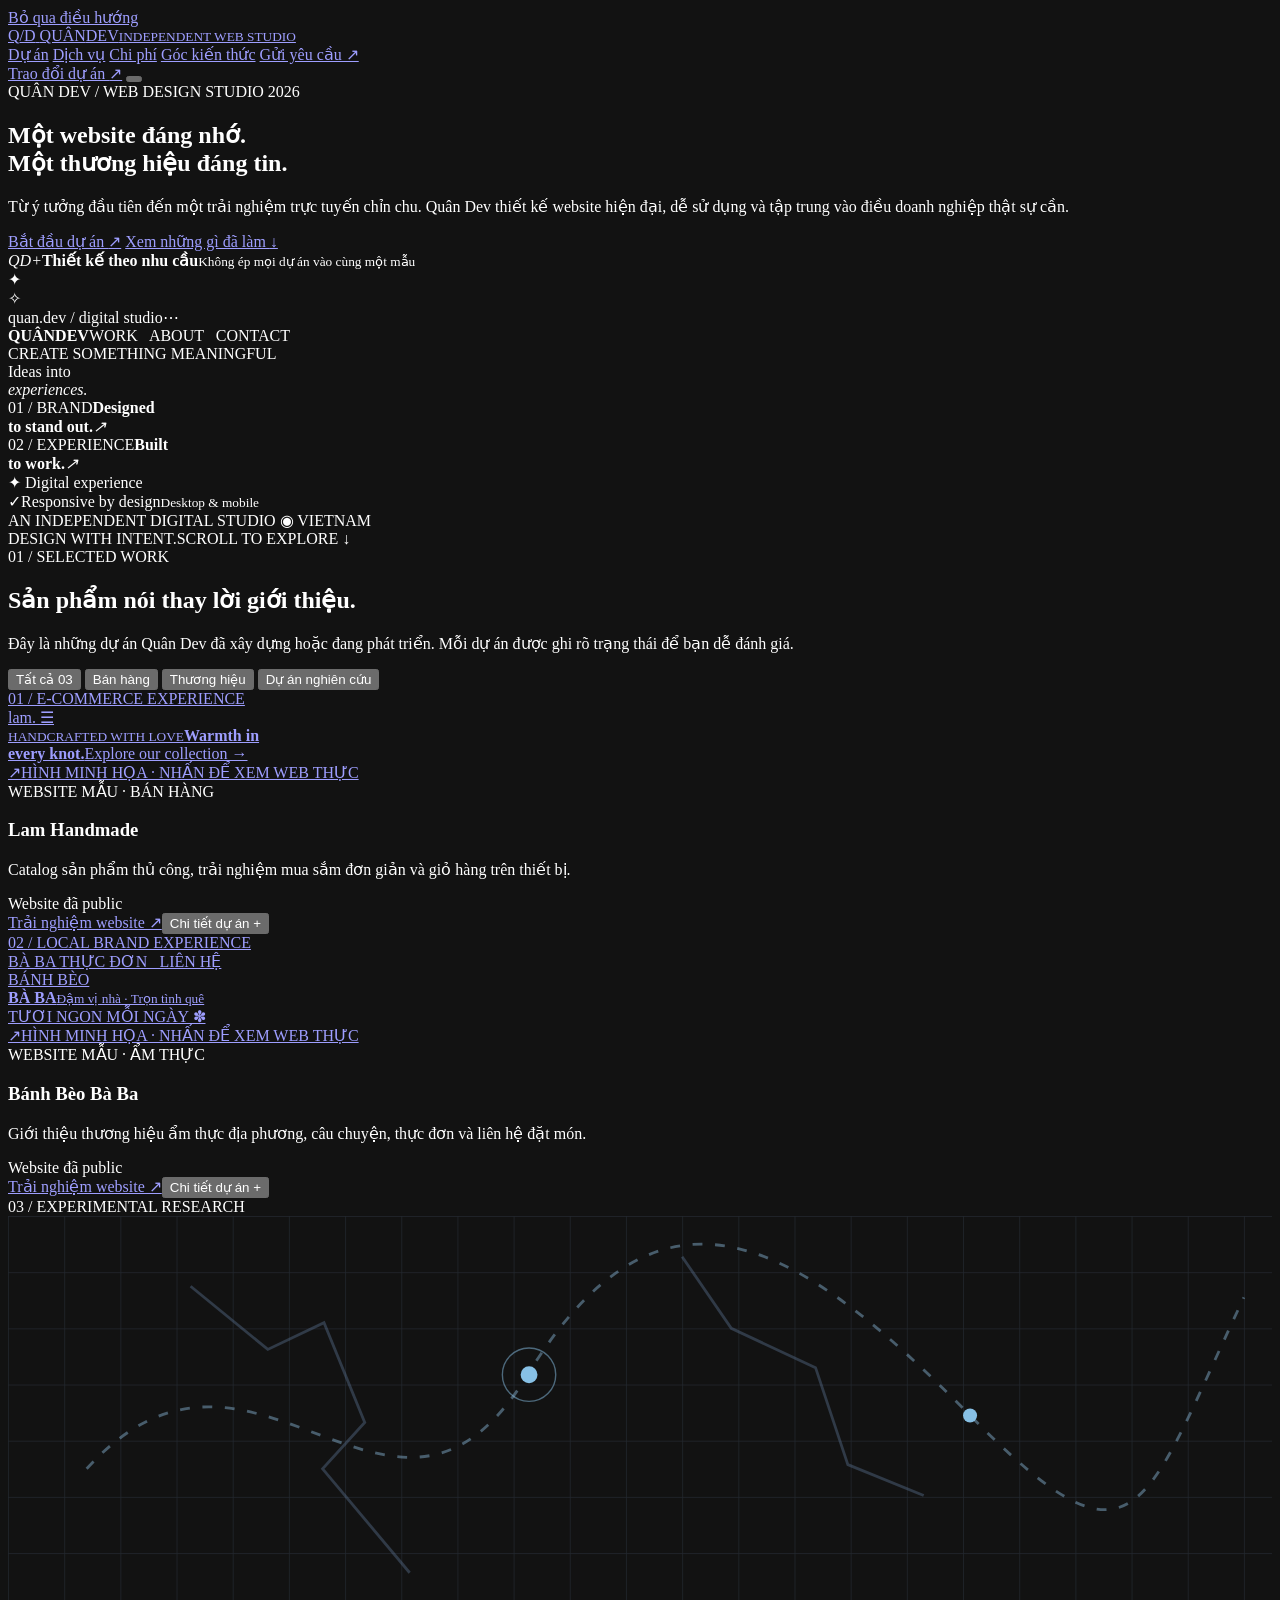
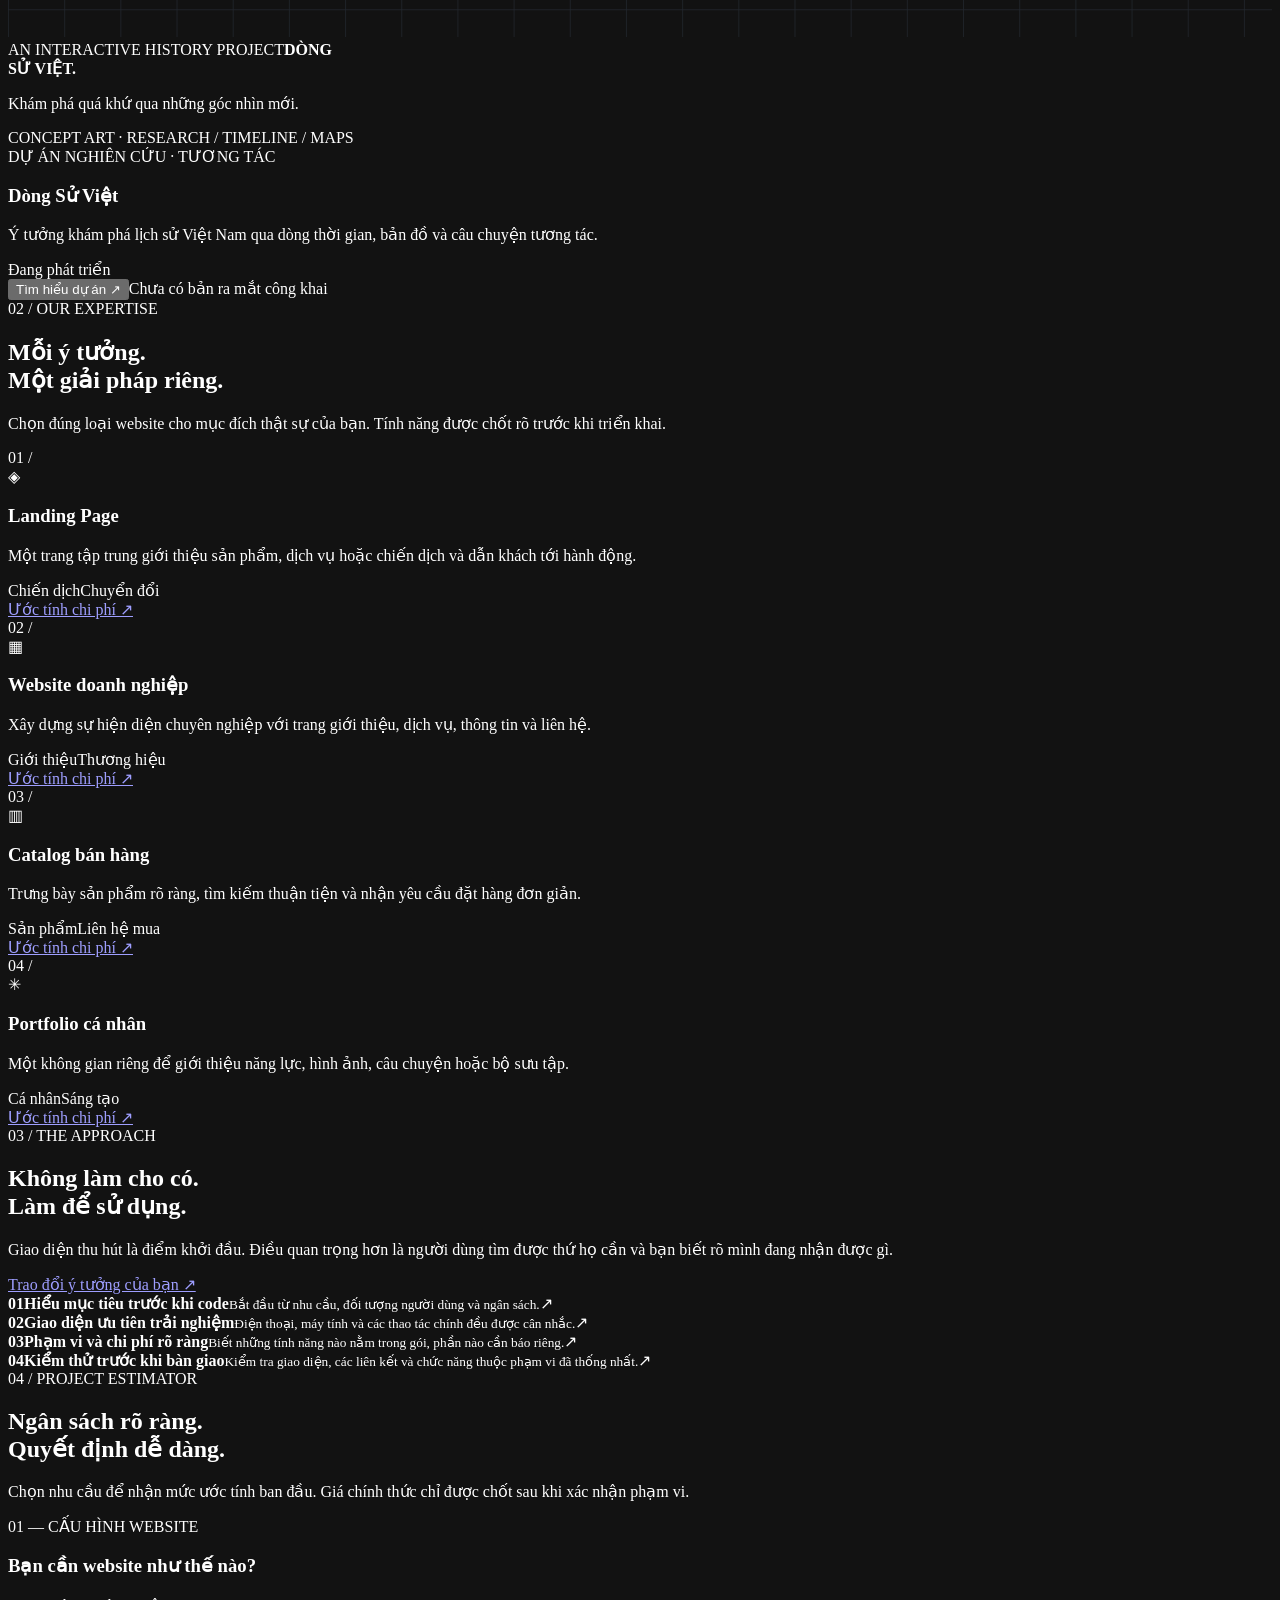
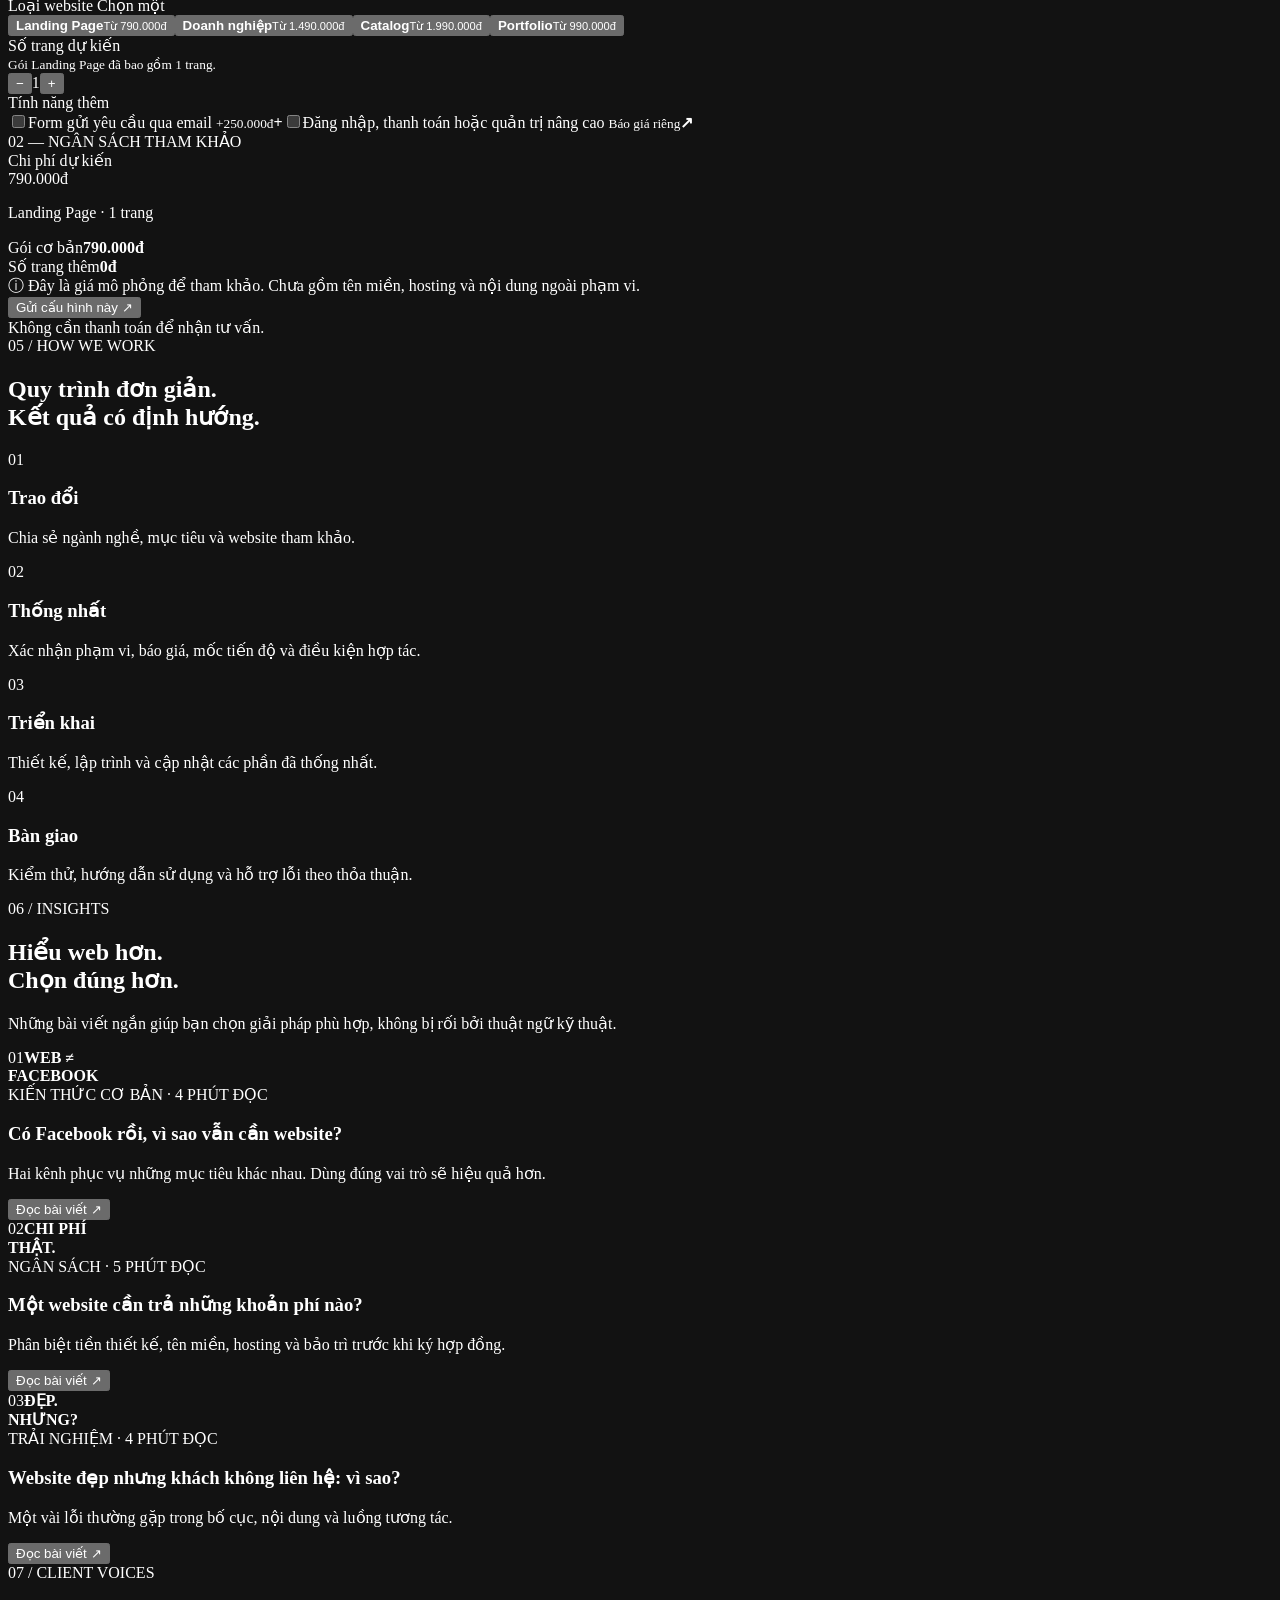
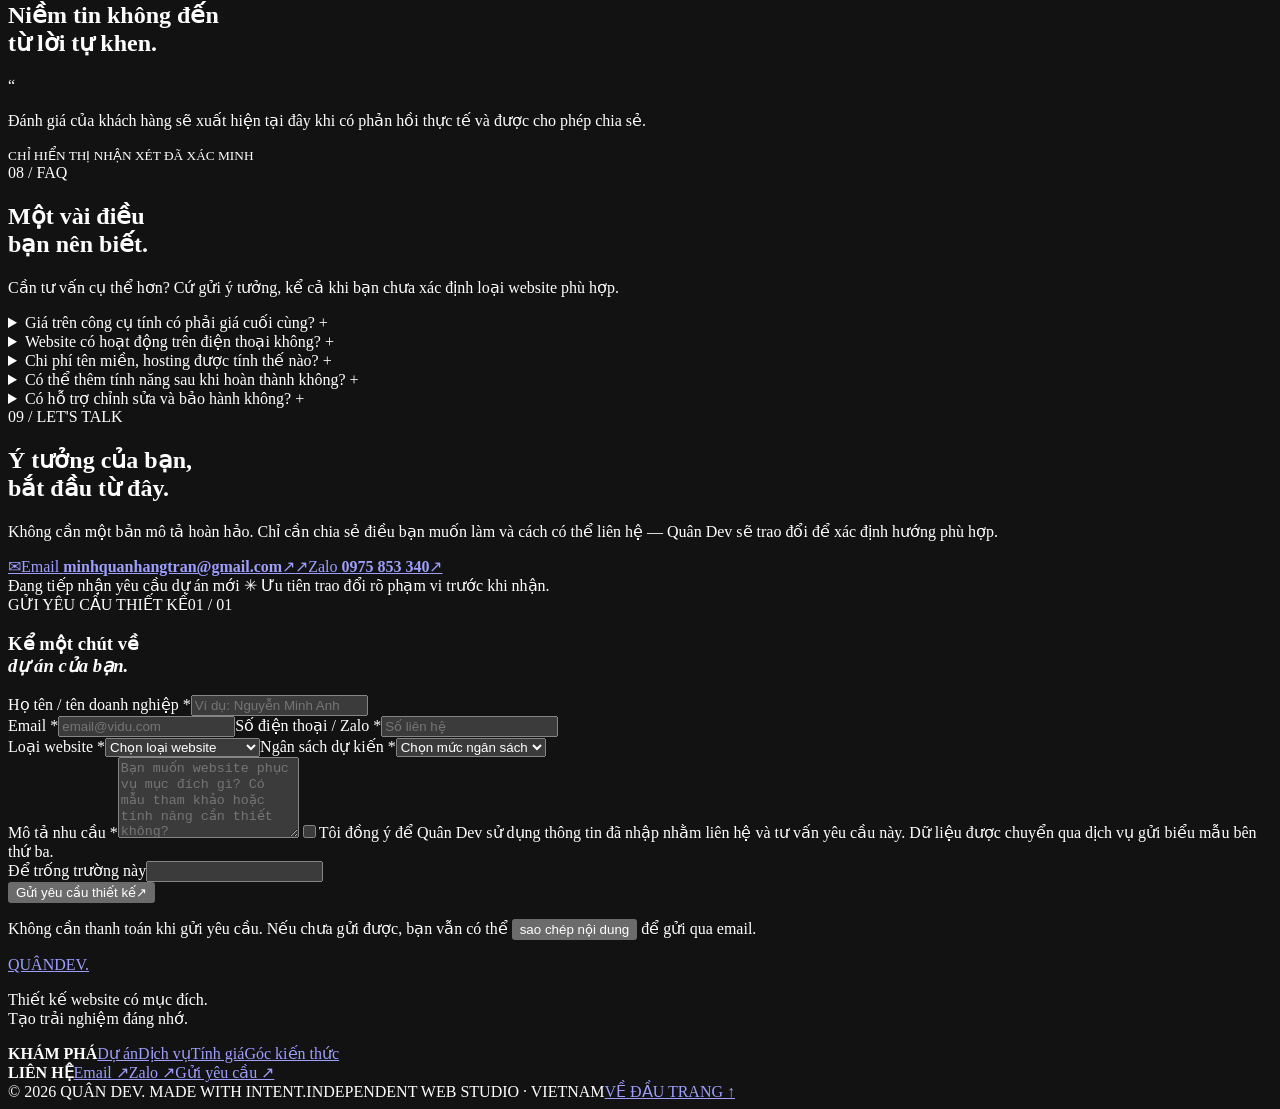
==== index.html @ 9812cebd "Add files via upload" ====
<!doctype html>
<html lang="vi">
<head>
  <meta charset="UTF-8">
  <meta name="viewport" content="width=device-width, initial-scale=1">
  <meta name="theme-color" content="#090d14">
  <meta name="description" content="Quân Dev thiết kế website hiện đại, chú trọng trải nghiệm, minh bạch chi phí. Xem dự án mẫu và nhận ước tính giá cho website của bạn.">
  <meta property="og:type" content="website">
  <meta property="og:title" content="Quân Dev — Thiết kế website có mục đích">
  <meta property="og:description" content="Giao diện hiện đại. Quy trình rõ ràng. Thiết kế website theo mục tiêu kinh doanh.">
  <meta name="color-scheme" content="dark">
  <title>Quân Dev — Thiết kế website có mục đích</title>
  <link rel="icon" href="assets/favicon.svg" type="image/svg+xml">
  <link rel="stylesheet" href="assets/styles.css">
  <script src="assets/app.js" defer></script>
</head>
<body>
  <a class="skip-link" href="#main">Bỏ qua điều hướng</a>
  <div class="page-glow" aria-hidden="true"></div>

  <header class="site-header" id="top">
    <div class="container header-inner">
      <a class="brand" href="#top" aria-label="Quân Dev — Trang chủ">
        <span class="brand-mark">Q<span class="mark-slash">/</span>D<span class="brand-spark"></span></span>
        <span class="brand-name">QUÂN<span>DEV</span><small>INDEPENDENT WEB STUDIO</small></span>
      </a>
      <nav class="main-nav" id="mainNav" aria-label="Điều hướng chính">
        <a href="#projects">Dự án</a>
        <a href="#services">Dịch vụ</a>
        <a href="#pricing">Chi phí</a>
        <a href="#insights">Góc kiến thức</a>
        <a class="mobile-nav-cta" href="#contact">Gửi yêu cầu ↗</a>
      </nav>
      <div class="header-right">
        <a class="header-contact" href="#contact">Trao đổi dự án <span aria-hidden="true">↗</span></a>
        <button class="nav-toggle" type="button" aria-label="Mở menu" aria-controls="mainNav" aria-expanded="false"><span></span><span></span></button>
      </div>
    </div>
    <div class="reading-progress" aria-hidden="true"><span id="readingProgress"></span></div>
  </header>

  <main id="main">
    <section class="hero section" aria-labelledby="heroTitle">
      <div class="container hero-grid">
        <div class="hero-copy">
          <div class="eyebrow"><span class="live-dot"></span> QUÂN DEV / WEB DESIGN STUDIO <span class="eyebrow-line"></span> 2026</div>
          <h1 id="heroTitle">Một website <span class="gradient-text">đáng nhớ.</span><br> Một thương hiệu <span class="stroke-word">đáng tin.</span></h1>
          <p class="hero-description">Từ ý tưởng đầu tiên đến một trải nghiệm trực tuyến chỉn chu. Quân Dev thiết kế website hiện đại, dễ sử dụng và tập trung vào điều doanh nghiệp thật sự cần.</p>
          <div class="hero-actions">
            <a class="btn btn-primary" href="#contact">Bắt đầu dự án <span aria-hidden="true">↗</span></a>
            <a class="btn btn-outline" href="#projects">Xem những gì đã làm <span aria-hidden="true">↓</span></a>
          </div>
          <div class="hero-trust"><span class="hero-trust-avatars"><i>Q</i><i>D</i><i>+</i></span><span><b>Thiết kế theo nhu cầu</b><small>Không ép mọi dự án vào cùng một mẫu</small></span></div>
        </div>
        <div class="hero-visual" aria-label="Minh họa không gian thiết kế website Quân Dev">
          <div class="orbit orbit-one"></div><div class="orbit orbit-two"></div>
          <div class="visual-star visual-star-one">✦</div><div class="visual-star visual-star-two">✧</div>
          <div class="browser-window">
            <div class="browser-bar"><span class="browser-dots"><i></i><i></i><i></i></span><span class="browser-address">quan.dev / digital studio</span><span class="browser-menu">⋯</span></div>
            <div class="browser-body">
              <div class="browser-nav"><b>QUÂN<span>DEV</span></b><span>WORK&nbsp;&nbsp; ABOUT&nbsp;&nbsp; CONTACT</span></div>
              <div class="browser-label">CREATE SOMETHING MEANINGFUL</div>
              <div class="browser-headline">Ideas into<br><em>experiences.</em></div>
              <div class="browser-subline"><span></span><span></span></div>
              <div class="browser-showcase"><div><span>01 / BRAND</span><strong>Designed<br>to stand out.</strong><i>↗</i></div><div><span>02 / EXPERIENCE</span><strong>Built<br>to work.</strong><i>↗</i></div></div>
            </div>
          </div>
          <div class="floating-chip floating-chip-top"><span class="chip-icon">✦</span> Digital experience</div>
          <div class="floating-chip floating-chip-bottom"><span class="chip-check">✓</span><span>Responsive by design<small>Desktop & mobile</small></span></div>
          <div class="visual-bottom-caption">AN INDEPENDENT DIGITAL STUDIO <span>◉</span> VIETNAM</div>
        </div>
      </div>
      <div class="container hero-bottom-rule"><span>DESIGN WITH INTENT.</span><span>SCROLL TO EXPLORE <span aria-hidden="true">↓</span></span></div>
    </section>

    <section class="work section" id="projects" aria-labelledby="workTitle">
      <div class="container">
        <div class="section-heading">
          <div><div class="section-index"><span>01</span> / SELECTED WORK</div><h2 id="workTitle">Sản phẩm nói thay <span>lời giới thiệu.</span></h2></div>
          <p>Đây là những dự án Quân Dev đã xây dựng hoặc đang phát triển. Mỗi dự án được ghi rõ trạng thái để bạn dễ đánh giá.</p>
        </div>
        <div class="filter-bar" role="group" aria-label="Lọc dự án">
          <button class="filter-btn active" type="button" data-filter="all" aria-pressed="true">Tất cả <span>03</span></button>
          <button class="filter-btn" type="button" data-filter="commerce" aria-pressed="false">Bán hàng</button>
          <button class="filter-btn" type="button" data-filter="brand" aria-pressed="false">Thương hiệu</button>
          <button class="filter-btn" type="button" data-filter="research" aria-pressed="false">Dự án nghiên cứu</button>
        </div>
        <div class="project-grid" id="projectGrid">
          <article class="project-card project-lam" data-category="commerce">
            <a class="project-visual visual-lam" href="https://quan-dev-offiicial.github.io/Lam_Handmade/" target="_blank" rel="noopener noreferrer" aria-label="Mở website mẫu Lam Handmade">
              <span class="project-label">01 / E-COMMERCE EXPERIENCE</span>
              <div class="lam-frame"><div class="lam-header">lam. <span>☰</span></div><div class="lam-inner"><small>HANDCRAFTED WITH LOVE</small><b>Warmth in<br>every knot.</b><span>Explore our collection →</span></div><div class="lam-woven"><i></i><i></i><i></i><i></i><i></i><i></i></div></div>
              <span class="project-visit" aria-hidden="true">↗</span><span class="mockup-note">HÌNH MINH HỌA · NHẤN ĐỂ XEM WEB THỰC</span>
            </a>
            <div class="project-bottom"><div><div class="project-tag">WEBSITE MẪU · BÁN HÀNG</div><h3>Lam Handmade</h3><p>Catalog sản phẩm thủ công, trải nghiệm mua sắm đơn giản và giỏ hàng trên thiết bị.</p></div><span class="project-status"><i></i> Website đã public</span></div>
            <div class="project-links"><a href="https://quan-dev-offiicial.github.io/Lam_Handmade/" target="_blank" rel="noopener noreferrer">Trải nghiệm website ↗</a><button type="button" data-case="lam">Chi tiết dự án +</button></div>
          </article>
          <article class="project-card project-baba" data-category="brand">
            <a class="project-visual visual-baba" href="https://banhbeobaba.github.io/banh-beo-ba-ba-v1/" target="_blank" rel="noopener noreferrer" aria-label="Mở website mẫu Bánh Bèo Bà Ba">
              <span class="project-label">02 / LOCAL BRAND EXPERIENCE</span>
              <div class="baba-frame"><div class="baba-header">BÀ BA <span>THỰC ĐƠN&nbsp;&nbsp; LIÊN HỆ</span></div><div class="baba-seal">BÁNH BÈO<br><strong>BÀ BA</strong><small>Đậm vị nhà · Trọn tình quê</small></div><div class="baba-food"><i></i><i></i><i></i></div><div class="baba-footer">TƯƠI NGON MỖI NGÀY ✽</div></div>
              <span class="project-visit" aria-hidden="true">↗</span><span class="mockup-note">HÌNH MINH HỌA · NHẤN ĐỂ XEM WEB THỰC</span>
            </a>
            <div class="project-bottom"><div><div class="project-tag">WEBSITE MẪU · ẨM THỰC</div><h3>Bánh Bèo Bà Ba</h3><p>Giới thiệu thương hiệu ẩm thực địa phương, câu chuyện, thực đơn và liên hệ đặt món.</p></div><span class="project-status"><i></i> Website đã public</span></div>
            <div class="project-links"><a href="https://banhbeobaba.github.io/banh-beo-ba-ba-v1/" target="_blank" rel="noopener noreferrer">Trải nghiệm website ↗</a><button type="button" data-case="baba">Chi tiết dự án +</button></div>
          </article>
          <article class="project-card project-history" data-category="research">
            <div class="project-visual visual-history">
              <span class="project-label">03 / EXPERIMENTAL RESEARCH</span>
              <div class="history-map" aria-hidden="true"><svg viewBox="0 0 900 300" preserveAspectRatio="xMidYMid slice"><defs><pattern id="grid" width="40" height="40" patternUnits="userSpaceOnUse"><path d="M 40 0 L 0 0 0 40" fill="none" stroke="#7795c3" stroke-opacity=".16" stroke-width="1"/></pattern></defs><rect width="900" height="300" fill="url(#grid)"/><path d="M 56 180 C 176 48, 274 270, 370 113 S 565 20, 685 142 S 808 210, 880 58" fill="none" stroke="#8bb9d9" stroke-opacity=".45" stroke-width="2" stroke-dasharray="7 9"/><path d="M 130 50 L 185 95 L 225 76 L 254 147 L 224 180 L 286 254 M 480 29 L 515 80 L 575 108 L 598 177 L 652 199" fill="none" stroke="#6884a8" stroke-opacity=".35" stroke-width="2"/><circle cx="371" cy="113" r="6" fill="#87c0e5"/><circle cx="371" cy="113" r="19" fill="none" stroke="#87c0e5" stroke-opacity=".5"/><circle cx="685" cy="142" r="5" fill="#87c0e5"/></svg></div>
              <div class="history-text"><span>AN INTERACTIVE HISTORY PROJECT</span><strong>DÒNG<br>SỬ VIỆT<span>.</span></strong><p>Khám phá quá khứ qua những góc nhìn mới.</p></div>
              <div class="history-corner">CONCEPT ART · RESEARCH / TIMELINE / MAPS</div>
            </div>
            <div class="project-bottom"><div><div class="project-tag">DỰ ÁN NGHIÊN CỨU · TƯƠNG TÁC</div><h3>Dòng Sử Việt</h3><p>Ý tưởng khám phá lịch sử Việt Nam qua dòng thời gian, bản đồ và câu chuyện tương tác.</p></div><span class="project-status project-status-wip"><i></i> Đang phát triển</span></div>
            <div class="project-links"><button type="button" data-case="history">Tìm hiểu dự án ↗</button><span class="quiet-note">Chưa có bản ra mắt công khai</span></div>
          </article>
        </div>
      </div>
    </section>

    <section class="services section" id="services" aria-labelledby="servicesTitle">
      <div class="container"><div class="section-heading"><div><div class="section-index"><span>02</span> / OUR EXPERTISE</div><h2 id="servicesTitle">Mỗi ý tưởng.<br><span>Một giải pháp riêng.</span></h2></div><p>Chọn đúng loại website cho mục đích thật sự của bạn. Tính năng được chốt rõ trước khi triển khai.</p></div>
        <div class="services-grid">
          <article class="service-card"><span class="service-number">01 /</span><div class="service-icon">◈</div><h3>Landing Page</h3><p>Một trang tập trung giới thiệu sản phẩm, dịch vụ hoặc chiến dịch và dẫn khách tới hành động.</p><div class="service-tags"><span>Chiến dịch</span><span>Chuyển đổi</span></div><a href="#pricing" data-choose-plan="landing">Ước tính chi phí <span>↗</span></a></article>
          <article class="service-card"><span class="service-number">02 /</span><div class="service-icon">▦</div><h3>Website doanh nghiệp</h3><p>Xây dựng sự hiện diện chuyên nghiệp với trang giới thiệu, dịch vụ, thông tin và liên hệ.</p><div class="service-tags"><span>Giới thiệu</span><span>Thương hiệu</span></div><a href="#pricing" data-choose-plan="business">Ước tính chi phí <span>↗</span></a></article>
          <article class="service-card"><span class="service-number">03 /</span><div class="service-icon">▥</div><h3>Catalog bán hàng</h3><p>Trưng bày sản phẩm rõ ràng, tìm kiếm thuận tiện và nhận yêu cầu đặt hàng đơn giản.</p><div class="service-tags"><span>Sản phẩm</span><span>Liên hệ mua</span></div><a href="#pricing" data-choose-plan="catalog">Ước tính chi phí <span>↗</span></a></article>
          <article class="service-card"><span class="service-number">04 /</span><div class="service-icon">✳</div><h3>Portfolio cá nhân</h3><p>Một không gian riêng để giới thiệu năng lực, hình ảnh, câu chuyện hoặc bộ sưu tập.</p><div class="service-tags"><span>Cá nhân</span><span>Sáng tạo</span></div><a href="#pricing" data-choose-plan="portfolio">Ước tính chi phí <span>↗</span></a></article>
        </div>
      </div>
    </section>

    <section class="approach section" aria-labelledby="approachTitle"><div class="container approach-grid"><div><div class="section-index"><span>03</span> / THE APPROACH</div><h2 id="approachTitle">Không làm cho có.<br><span>Làm để sử dụng.</span></h2><p>Giao diện thu hút là điểm khởi đầu. Điều quan trọng hơn là người dùng tìm được thứ họ cần và bạn biết rõ mình đang nhận được gì.</p><a class="text-link" href="#contact">Trao đổi ý tưởng của bạn ↗</a></div><div class="approach-list"><div><b>01</b><span><strong>Hiểu mục tiêu trước khi code</strong><small>Bắt đầu từ nhu cầu, đối tượng người dùng và ngân sách.</small></span><span aria-hidden="true">↗</span></div><div><b>02</b><span><strong>Giao diện ưu tiên trải nghiệm</strong><small>Điện thoại, máy tính và các thao tác chính đều được cân nhắc.</small></span><span aria-hidden="true">↗</span></div><div><b>03</b><span><strong>Phạm vi và chi phí rõ ràng</strong><small>Biết những tính năng nào nằm trong gói, phần nào cần báo riêng.</small></span><span aria-hidden="true">↗</span></div><div><b>04</b><span><strong>Kiểm thử trước khi bàn giao</strong><small>Kiểm tra giao diện, các liên kết và chức năng thuộc phạm vi đã thống nhất.</small></span><span aria-hidden="true">↗</span></div></div></div></section>

    <section class="pricing section" id="pricing" aria-labelledby="pricingTitle"><div class="container"><div class="section-heading"><div><div class="section-index"><span>04</span> / PROJECT ESTIMATOR</div><h2 id="pricingTitle">Ngân sách rõ ràng.<br><span>Quyết định dễ dàng.</span></h2></div><p>Chọn nhu cầu để nhận mức ước tính ban đầu. Giá chính thức chỉ được chốt sau khi xác nhận phạm vi.</p></div>
      <div class="estimator-shell">
        <div class="estimator-controls"><div class="estimator-kicker">01 — CẤU HÌNH WEBSITE</div><h3>Bạn cần website như thế nào?</h3>
          <div class="field-group"><div class="field-label">Loại website <span>Chọn một</span></div><div class="plan-options" id="planOptions"><button type="button" class="plan-option active" data-plan="landing" aria-pressed="true"><b>Landing Page</b><small>Từ 790.000đ</small></button><button type="button" class="plan-option" data-plan="business" aria-pressed="false"><b>Doanh nghiệp</b><small>Từ 1.490.000đ</small></button><button type="button" class="plan-option" data-plan="catalog" aria-pressed="false"><b>Catalog</b><small>Từ 1.990.000đ</small></button><button type="button" class="plan-option" data-plan="portfolio" aria-pressed="false"><b>Portfolio</b><small>Từ 990.000đ</small></button></div></div>
          <div class="field-group pages-row"><div><div class="field-label">Số trang dự kiến</div><small class="field-help" id="includedNote">Gói Landing Page đã bao gồm 1 trang.</small></div><div class="counter"><button id="decreasePages" type="button" aria-label="Giảm số trang">−</button><output id="pageCount" aria-live="polite">1</output><button id="increasePages" type="button" aria-label="Tăng số trang">+</button></div></div>
          <div class="field-group"><div class="field-label">Tính năng thêm</div><label class="feature-check"><input id="addForm" type="checkbox"><span>Form gửi yêu cầu qua email <small>+250.000đ</small></span><b>+</b></label><label class="feature-check" id="cartFeature" hidden><input id="addCart" type="checkbox"><span>Giỏ hàng lưu trên thiết bị <small>+300.000đ</small></span><b>+</b></label><label class="feature-check"><input id="advancedFeature" type="checkbox"><span>Đăng nhập, thanh toán hoặc quản trị nâng cao <small>Báo giá riêng</small></span><b>↗</b></label></div>
        </div>
        <aside class="estimate-result" aria-label="Kết quả ước tính"><span class="estimate-top">02 — NGÂN SÁCH THAM KHẢO</span><div class="estimate-result-main"><div class="result-small">Chi phí dự kiến</div><div class="result-price" id="estimatePrice" aria-live="polite">790.000đ</div><p id="estimateDescription">Landing Page · 1 trang</p></div><div class="estimate-breakdown" id="estimateBreakdown"><div><span>Gói cơ bản</span><b>790.000đ</b></div><div><span>Số trang thêm</span><b>0đ</b></div></div><div class="estimate-note"><span>ⓘ</span> Đây là giá mô phỏng để tham khảo. Chưa gồm tên miền, hosting và nội dung ngoài phạm vi.</div><button class="btn btn-primary estimate-cta" type="button" id="useEstimate">Gửi cấu hình này <span>↗</span></button><div class="estimate-footer">Không cần thanh toán để nhận tư vấn.</div></aside>
      </div></div></section>

    <section class="process section" id="process" aria-labelledby="processTitle"><div class="container"><div class="section-heading compact"><div><div class="section-index"><span>05</span> / HOW WE WORK</div><h2 id="processTitle">Quy trình đơn giản.<br><span>Kết quả có định hướng.</span></h2></div></div><div class="steps-grid"><div class="step"><span>01</span><h3>Trao đổi</h3><p>Chia sẻ ngành nghề, mục tiêu và website tham khảo.</p></div><div class="step"><span>02</span><h3>Thống nhất</h3><p>Xác nhận phạm vi, báo giá, mốc tiến độ và điều kiện hợp tác.</p></div><div class="step"><span>03</span><h3>Triển khai</h3><p>Thiết kế, lập trình và cập nhật các phần đã thống nhất.</p></div><div class="step"><span>04</span><h3>Bàn giao</h3><p>Kiểm thử, hướng dẫn sử dụng và hỗ trợ lỗi theo thỏa thuận.</p></div></div></div></section>

    <section class="insights section" id="insights" aria-labelledby="insightsTitle"><div class="container"><div class="section-heading"><div><div class="section-index"><span>06</span> / INSIGHTS</div><h2 id="insightsTitle">Hiểu web hơn.<br><span>Chọn đúng hơn.</span></h2></div><p>Những bài viết ngắn giúp bạn chọn giải pháp phù hợp, không bị rối bởi thuật ngữ kỹ thuật.</p></div><div class="blog-grid"><article class="blog-card"><div class="blog-cover blog-a"><span>01</span><strong>WEB ≠<br>FACEBOOK</strong></div><div class="blog-meta">KIẾN THỨC CƠ BẢN · 4 PHÚT ĐỌC</div><h3>Có Facebook rồi, vì sao vẫn cần website?</h3><p>Hai kênh phục vụ những mục tiêu khác nhau. Dùng đúng vai trò sẽ hiệu quả hơn.</p><button type="button" data-article="facebook">Đọc bài viết ↗</button></article><article class="blog-card"><div class="blog-cover blog-b"><span>02</span><strong>CHI PHÍ<br>THẬT.</strong></div><div class="blog-meta">NGÂN SÁCH · 5 PHÚT ĐỌC</div><h3>Một website cần trả những khoản phí nào?</h3><p>Phân biệt tiền thiết kế, tên miền, hosting và bảo trì trước khi ký hợp đồng.</p><button type="button" data-article="cost">Đọc bài viết ↗</button></article><article class="blog-card"><div class="blog-cover blog-c"><span>03</span><strong>ĐẸP.<br>NHƯNG?</strong></div><div class="blog-meta">TRẢI NGHIỆM · 4 PHÚT ĐỌC</div><h3>Website đẹp nhưng khách không liên hệ: vì sao?</h3><p>Một vài lỗi thường gặp trong bố cục, nội dung và luồng tương tác.</p><button type="button" data-article="conversion">Đọc bài viết ↗</button></article></div></div></section>

    <section class="review-band section" id="reviews" aria-labelledby="reviewsTitle"><div class="container review-inner"><div><div class="section-index"><span>07</span> / CLIENT VOICES</div><h2 id="reviewsTitle">Niềm tin không đến<br><span>từ lời tự khen.</span></h2></div><div class="review-content"><span class="review-icon">“</span><p>Đánh giá của khách hàng sẽ xuất hiện tại đây khi có phản hồi thực tế và được cho phép chia sẻ.</p><small>CHỈ HIỂN THỊ NHẬN XÉT ĐÃ XÁC MINH</small></div></div></section>

    <section class="faq section" id="faq" aria-labelledby="faqTitle"><div class="container faq-grid"><div><div class="section-index"><span>08</span> / FAQ</div><h2 id="faqTitle">Một vài điều<br><span>bạn nên biết.</span></h2><p>Cần tư vấn cụ thể hơn? Cứ gửi ý tưởng, kể cả khi bạn chưa xác định loại website phù hợp.</p></div><div class="faq-items"><details><summary>Giá trên công cụ tính có phải giá cuối cùng? <span>+</span></summary><p>Chưa. Đây là ước tính cho phạm vi cơ bản. Báo giá cuối cùng được thống nhất sau khi làm rõ nội dung, tính năng, số lượng trang và thời gian thực hiện.</p></details><details><summary>Website có hoạt động trên điện thoại không? <span>+</span></summary><p>Giao diện responsive cho điện thoại và máy tính là yêu cầu cơ bản của các website được nhận triển khai.</p></details><details><summary>Chi phí tên miền, hosting được tính thế nào? <span>+</span></summary><p>Các khoản tên miền, hosting và dịch vụ trả phí được báo rõ trước khi triển khai; không mặc định đã nằm trong giá thiết kế.</p></details><details><summary>Có thể thêm tính năng sau khi hoàn thành không? <span>+</span></summary><p>Có thể xem xét nâng cấp. Mỗi yêu cầu mới sẽ được đánh giá tính khả thi, ảnh hưởng kỹ thuật và chi phí riêng trước khi thực hiện.</p></details><details><summary>Có hỗ trợ chỉnh sửa và bảo hành không? <span>+</span></summary><p>Số vòng chỉnh sửa, thời gian hỗ trợ lỗi và trách nhiệm vận hành được ghi rõ trong thỏa thuận của từng dự án.</p></details></div></div></section>

    <section class="contact section" id="contact" aria-labelledby="contactTitle"><div class="container contact-grid"><div class="contact-copy"><div class="section-index"><span>09</span> / LET'S TALK</div><h2 id="contactTitle">Ý tưởng của bạn,<br><span>bắt đầu từ đây.</span></h2><p>Không cần một bản mô tả hoàn hảo. Chỉ cần chia sẻ điều bạn muốn làm và cách có thể liên hệ — Quân Dev sẽ trao đổi để xác định hướng phù hợp.</p><div class="contact-methods"><a href="mailto:minhquanhangtran@gmail.com"><span class="method-icon">✉</span><span>Email <b>minhquanhangtran@gmail.com</b></span><span>↗</span></a><a href="https://zalo.me/0975853340" target="_blank" rel="noopener noreferrer"><span class="method-icon">↗</span><span>Zalo <b>0975 853 340</b></span><span>↗</span></a></div><div class="contact-line">Đang tiếp nhận yêu cầu dự án mới <span>✳</span> Ưu tiên trao đổi rõ phạm vi trước khi nhận.</div></div>
      <form class="brief-form" id="briefForm" novalidate><div class="form-top"><span>GỬI YÊU CẦU THIẾT KẾ</span><span>01 / 01</span></div><h3>Kể một chút về<br><em>dự án của bạn.</em></h3>
        <div class="form-fields"><label>Họ tên / tên doanh nghiệp <span>*</span><input name="name" id="clientName" type="text" placeholder="Ví dụ: Nguyễn Minh Anh" autocomplete="name" maxlength="120" required></label><div class="form-two"><label>Email <span>*</span><input name="email" id="clientEmail" type="email" placeholder="email@vidu.com" autocomplete="email" maxlength="160" required></label><label>Số điện thoại / Zalo <span>*</span><input name="phone" id="clientPhone" type="tel" inputmode="tel" placeholder="Số liên hệ" autocomplete="tel" maxlength="32" required></label></div><div class="form-two"><label>Loại website <span>*</span><select name="project_type" id="clientProjectType" required><option value="" selected disabled>Chọn loại website</option><option value="Landing Page">Landing Page</option><option value="Website doanh nghiệp">Website doanh nghiệp</option><option value="Catalog bán hàng">Catalog bán hàng</option><option value="Portfolio cá nhân">Portfolio cá nhân</option><option value="Khác / cần tư vấn">Khác / cần tư vấn</option></select></label><label>Ngân sách dự kiến <span>*</span><select name="budget" id="clientBudget" required><option value="" selected disabled>Chọn mức ngân sách</option><option>Dưới 1 triệu</option><option>1–2 triệu</option><option>2–4 triệu</option><option>Trên 4 triệu</option><option>Chưa xác định</option></select></label></div><label>Mô tả nhu cầu <span>*</span><textarea name="message" id="clientMessage" rows="5" maxlength="3000" placeholder="Bạn muốn website phục vụ mục đích gì? Có mẫu tham khảo hoặc tính năng cần thiết không?" required></textarea></label><label class="consent"><input type="checkbox" id="privacyConsent" required><span>Tôi đồng ý để Quân Dev sử dụng thông tin đã nhập nhằm liên hệ và tư vấn yêu cầu này. Dữ liệu được chuyển qua dịch vụ gửi biểu mẫu bên thứ ba.</span></label><div class="honeypot" aria-hidden="true"><label>Để trống trường này<input type="text" id="websiteTrap" name="_honey" tabindex="-1" autocomplete="off"></label></div></div>
        <button class="btn btn-primary form-submit" id="submitBrief" type="submit"><span>Gửi yêu cầu thiết kế</span><span aria-hidden="true">↗</span></button><p class="form-status" id="formStatus" role="status" aria-live="polite"></p><p class="form-disclaimer">Không cần thanh toán khi gửi yêu cầu. Nếu chưa gửi được, bạn vẫn có thể <button type="button" id="copyBrief">sao chép nội dung</button> để gửi qua email.</p>
      </form></div></section>
  </main>

  <footer class="footer"><div class="container"><div class="footer-main"><div><a class="footer-brand" href="#top">QUÂN<span>DEV</span><span class="footer-brand-dot">.</span></a><p>Thiết kế website có mục đích.<br>Tạo trải nghiệm đáng nhớ.</p></div><div class="footer-col"><strong>KHÁM PHÁ</strong><a href="#projects">Dự án</a><a href="#services">Dịch vụ</a><a href="#pricing">Tính giá</a><a href="#insights">Góc kiến thức</a></div><div class="footer-col"><strong>LIÊN HỆ</strong><a href="mailto:minhquanhangtran@gmail.com">Email ↗</a><a href="https://zalo.me/0975853340" target="_blank" rel="noopener noreferrer">Zalo ↗</a><a href="#contact">Gửi yêu cầu ↗</a></div></div><div class="footer-end"><span>© <span id="year">2026</span> QUÂN DEV. MADE WITH INTENT.</span><span>INDEPENDENT WEB STUDIO · VIETNAM</span><a href="#top">VỀ ĐẦU TRANG ↑</a></div></div></footer>

  <dialog class="detail-dialog" id="detailDialog" aria-labelledby="dialogTitle"><div class="dialog-header"><span id="dialogTag">QUÂN DEV / JOURNAL</span><button type="button" id="closeDialog" aria-label="Đóng cửa sổ">✕</button></div><div class="dialog-body" id="dialogBody"></div></dialog>
  <div class="toast" id="toast" role="status" aria-live="polite"></div>
</body>
</html>
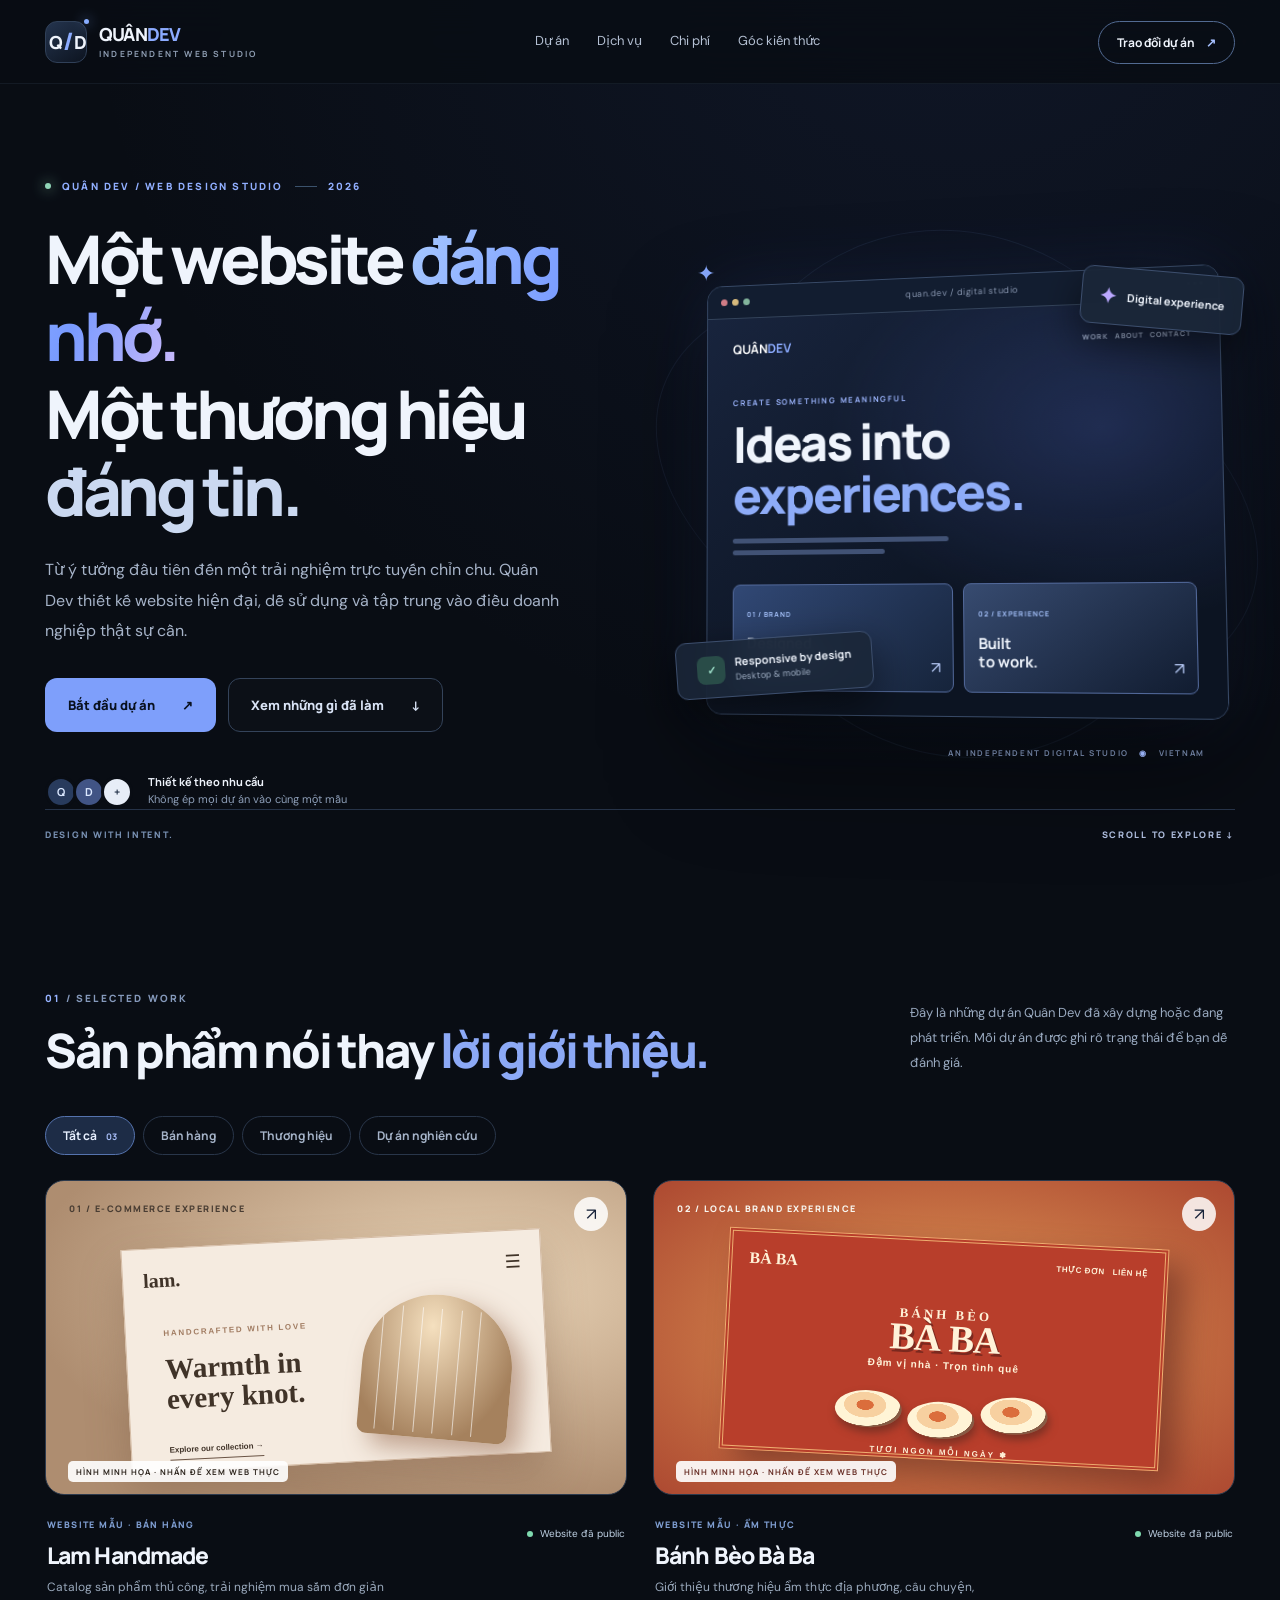
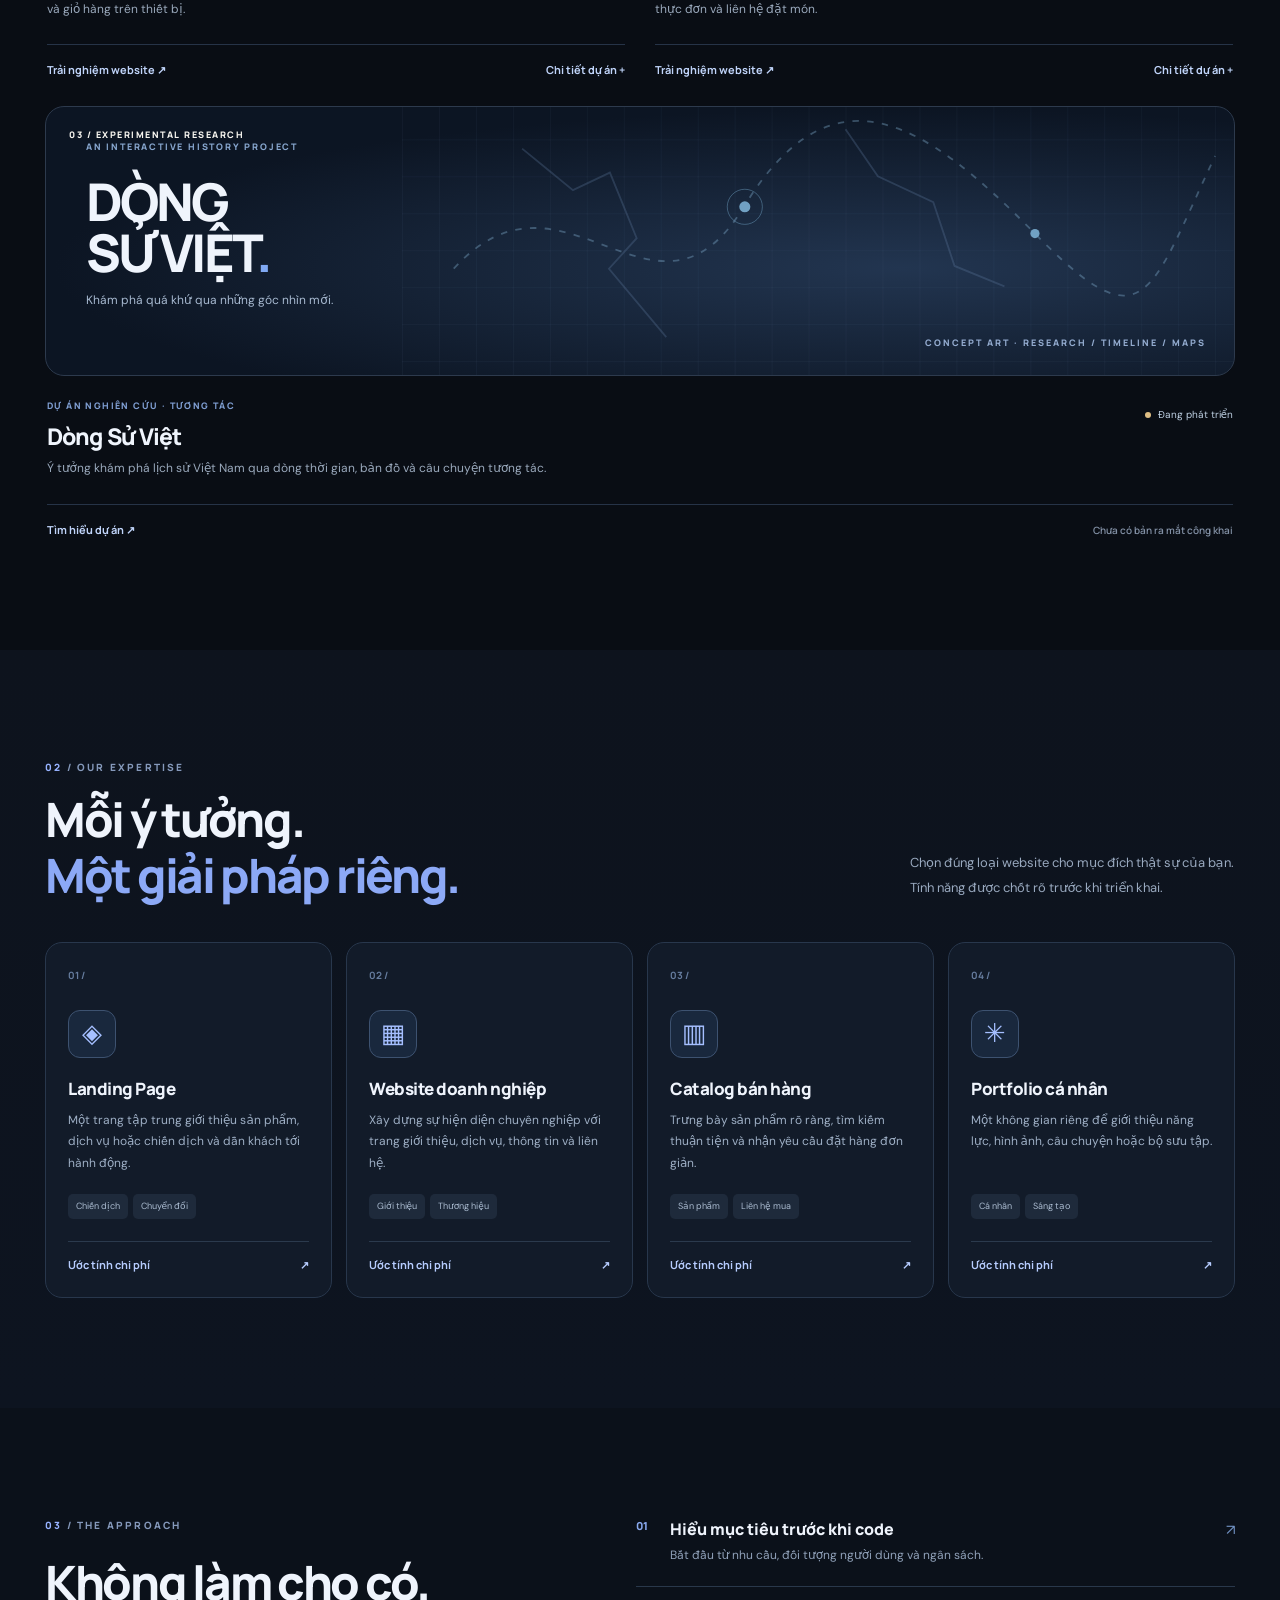
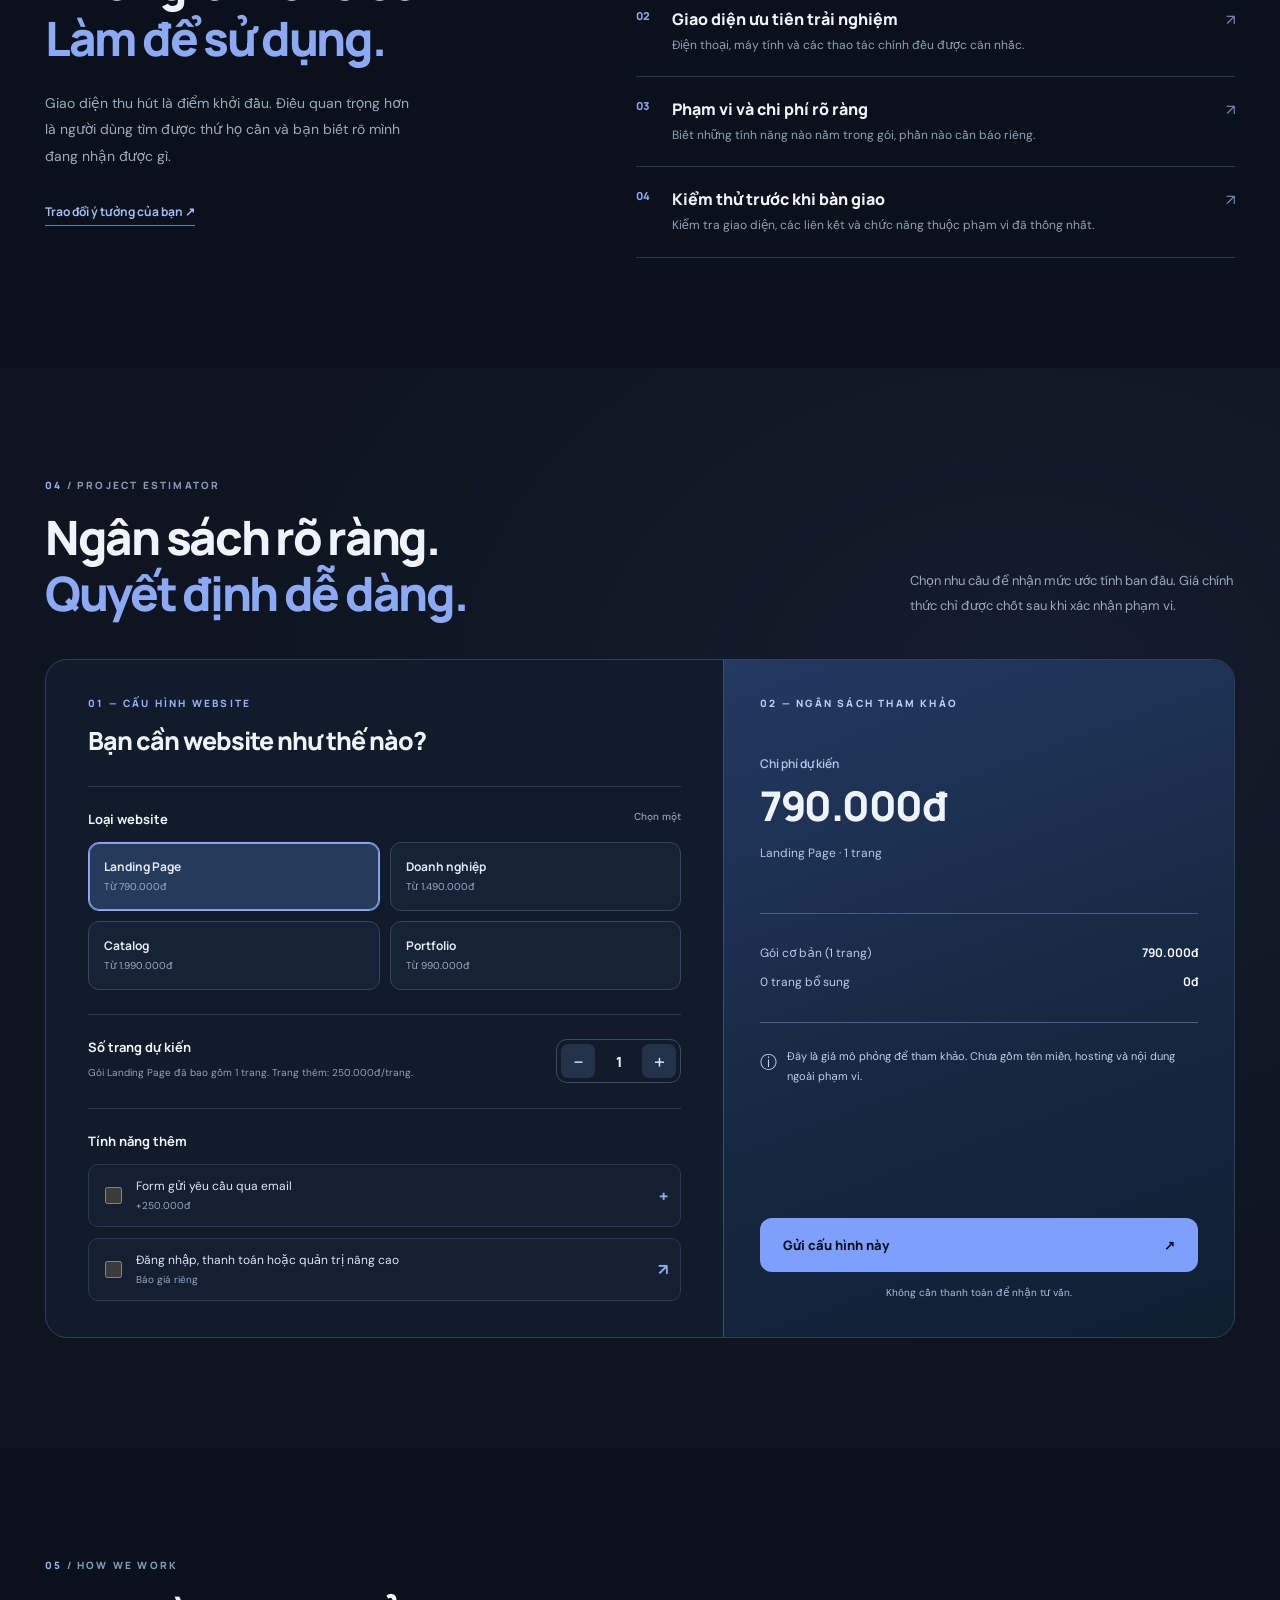
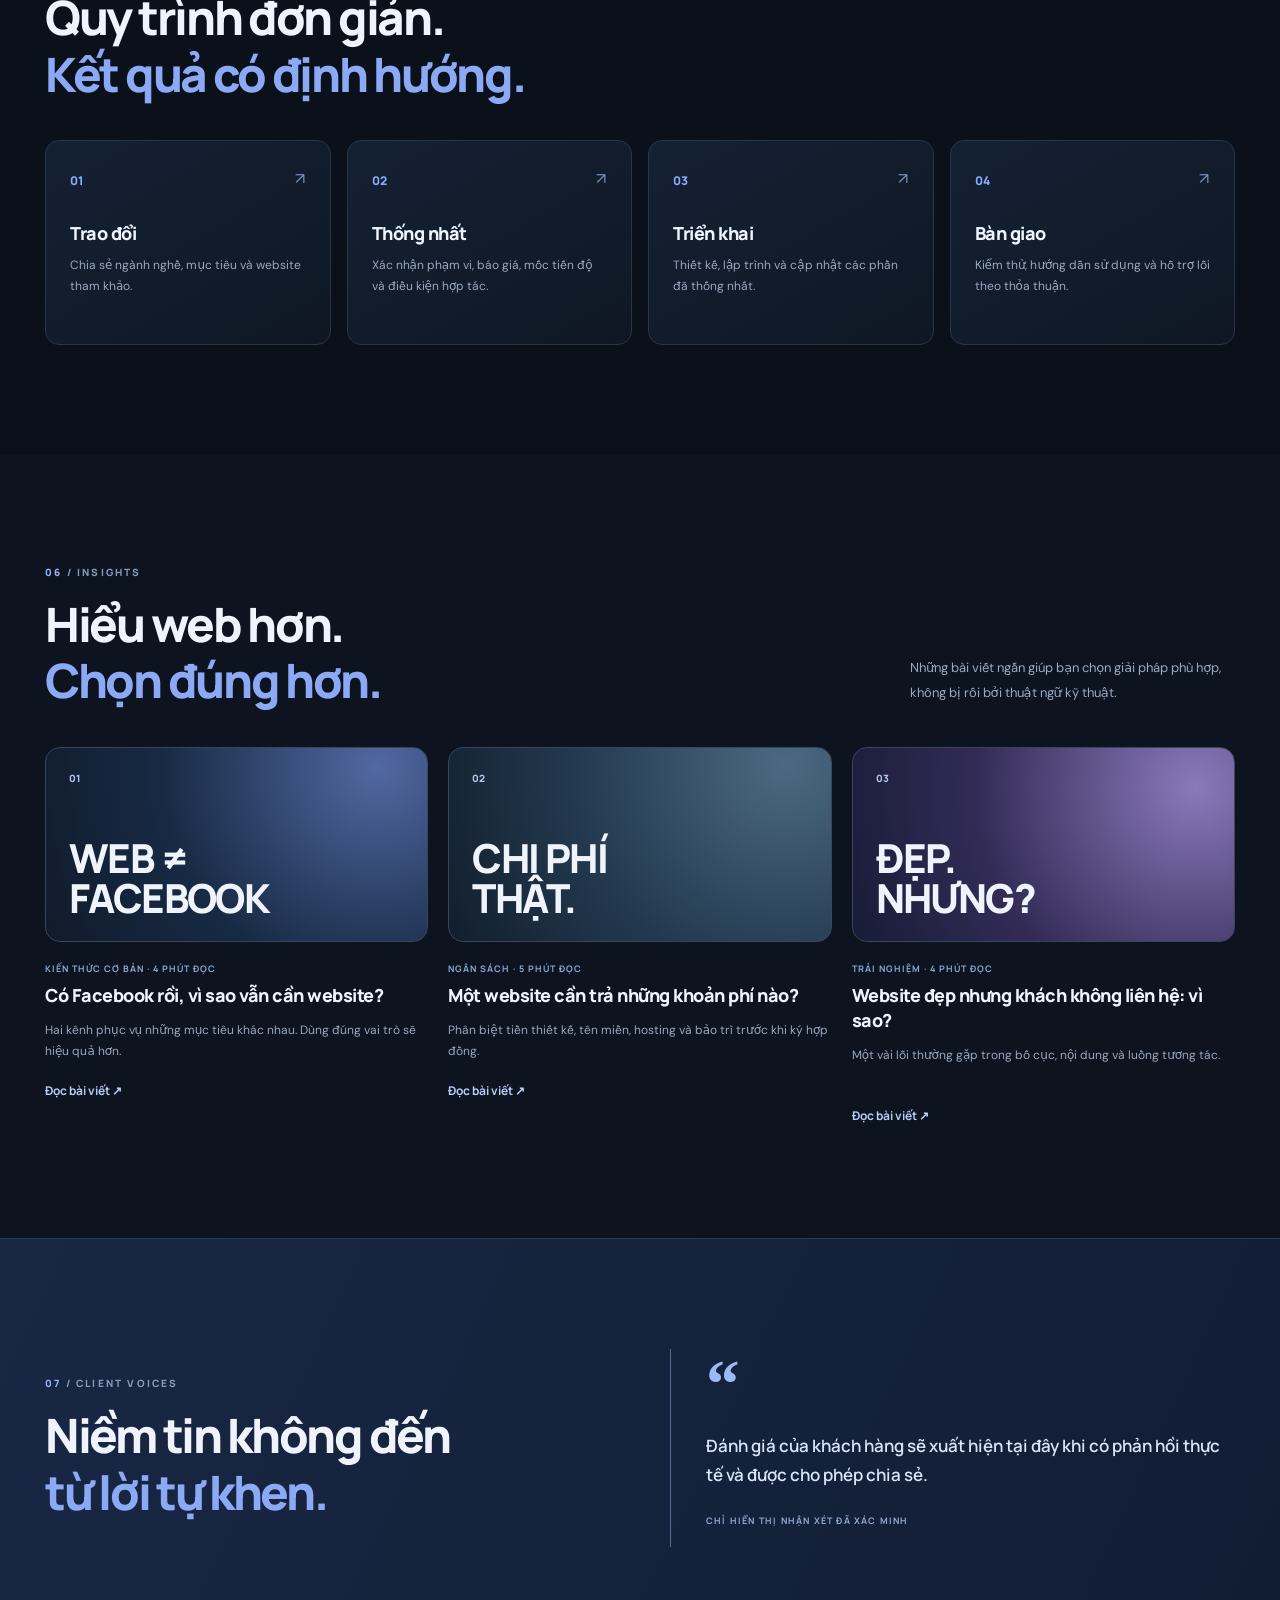
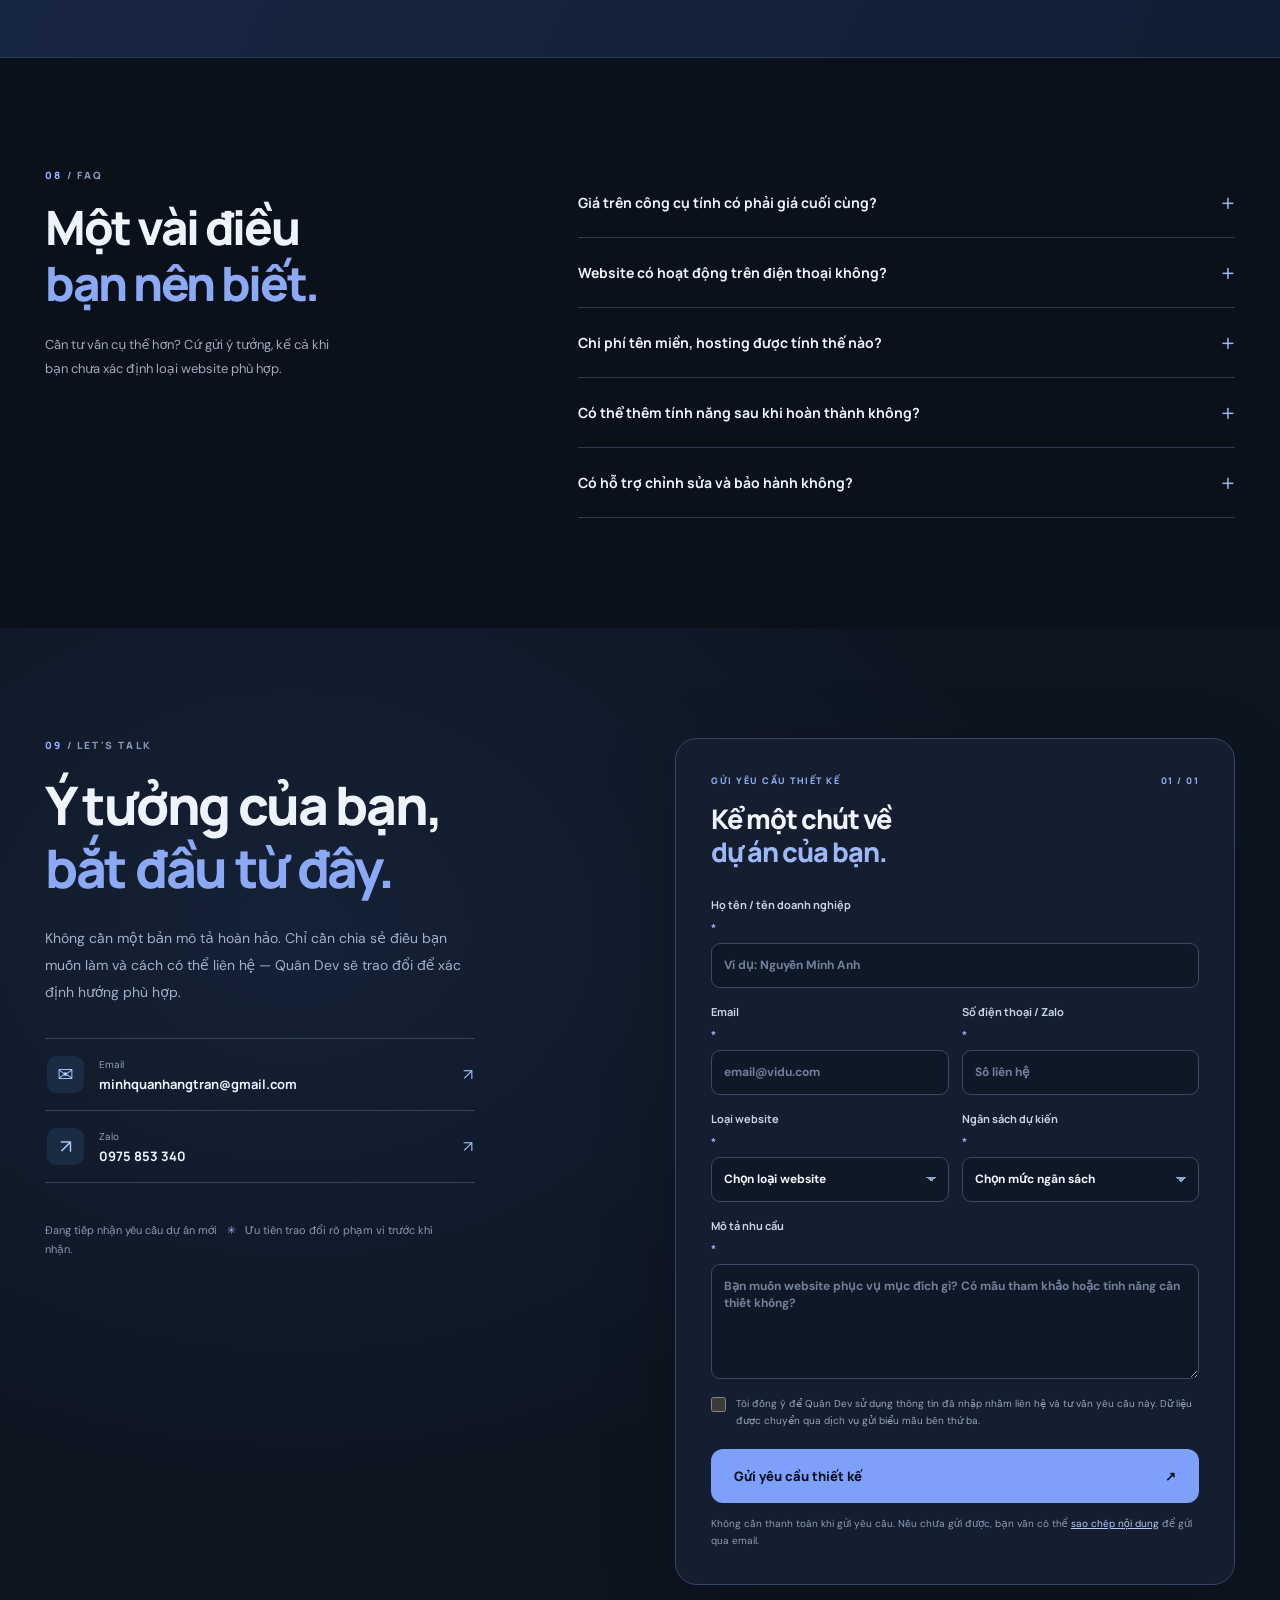
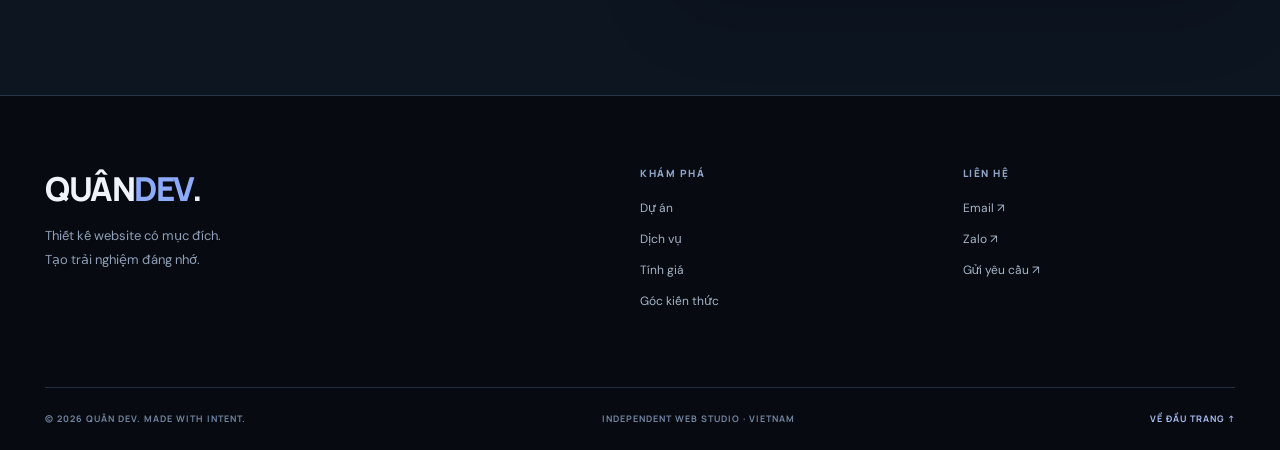
==== commit 06ea050d: "Add files via upload" ====
--- a/index.html
+++ b/index.html
@@ -10,9 +10,9 @@
   <meta property="og:description" content="Giao diện hiện đại. Quy trình rõ ràng. Thiết kế website theo mục tiêu kinh doanh.">
   <meta name="color-scheme" content="dark">
   <title>Quân Dev — Thiết kế website có mục đích</title>
-  <link rel="icon" href="assets/favicon.svg" type="image/svg+xml">
-  <link rel="stylesheet" href="assets/styles.css">
-  <script src="assets/app.js" defer></script>
+  <link rel="icon" href="favicon.svg" type="image/svg+xml">
+  <link rel="stylesheet" href="styles.css">
+  <script src="app.js" defer></script>
 </head>
 <body>
   <a class="skip-link" href="#main">Bỏ qua điều hướng</a>
--- a/styles.css
+++ b/styles.css
@@ -0,0 +1,135 @@
+@import url('https://fonts.googleapis.com/css2?family=DM+Sans:wght@400;500;600;700&family=Manrope:wght@400;500;600;700;800&display=swap');
+:root{--bg:#090d14;--bg2:#0f1520;--surface:#111927;--surface2:#151f2e;--line:#253246;--muted:#9caac1;--text:#eff4fc;--accent:#8baaff;--accent2:#6289f7;--light:#c5d7ff;--max:1190px;--radius:22px}
+*{box-sizing:border-box}html{scroll-behavior:smooth;scroll-padding-top:95px;overflow-x:clip}body{margin:0;overflow-x:clip;background:var(--bg);font-family:'DM Sans',system-ui,-apple-system,'Segoe UI',sans-serif;color:var(--text);-webkit-font-smoothing:antialiased;line-height:1.6}body.dialog-open{overflow:hidden}a{color:inherit;text-decoration:none}button,input,textarea,select{font:inherit}button{cursor:pointer}button:disabled{cursor:wait}button,select,input,textarea{-webkit-tap-highlight-color:transparent}img,svg{max-width:100%}button:focus-visible,a:focus-visible,input:focus-visible,textarea:focus-visible,select:focus-visible,summary:focus-visible{outline:2px solid var(--accent);outline-offset:4px}::selection{background:#7a9cff;color:#08111d}.container{width:min(var(--max),calc(100% - 72px));margin:0 auto}.section{position:relative;padding:110px 0}.page-glow{position:absolute;top:-250px;left:0;right:0;width:100%;height:1100px;background:radial-gradient(ellipse at 75% 15%,rgba(57,82,158,.14),transparent 65%);pointer-events:none}.skip-link{position:fixed;top:-100px;left:20px;padding:10px 15px;background:#fff;color:#000;z-index:1000}.skip-link:focus{top:20px}
+.site-header{height:84px;position:sticky;top:0;z-index:80;background:rgba(9,13,20,.86);border-bottom:1px solid rgba(93,114,146,.13);backdrop-filter:blur(22px)}.header-inner{height:100%;display:flex;align-items:center;justify-content:space-between;gap:24px}.brand{display:flex;align-items:center;gap:12px;min-width:197px}.brand-mark{position:relative;display:flex;align-items:center;justify-content:center;width:42px;height:42px;letter-spacing:-3px;font:800 18px 'Manrope',sans-serif;border:1px solid #304058;border-radius:12px;background:linear-gradient(145deg,#24344e,#0d1420)}.mark-slash{color:#8cacff;font-size:24px;transform:translateY(-1px);margin:0 3px}.brand-spark{position:absolute;width:5px;height:5px;background:#88adff;right:-3px;top:-3px;border-radius:50%;box-shadow:0 0 13px #88adff}.brand-name{font:800 18px/1.1 'Manrope',sans-serif;letter-spacing:-.8px}.brand-name>span{color:#8cabff}.brand-name small{display:block;margin-top:5px;font:700 8.5px/1 'Manrope',sans-serif;letter-spacing:2.2px;color:#8e9db2}.main-nav{display:flex;align-items:center;gap:28px}.main-nav>a{font-size:13px;color:#b5c1d4;transition:color .2s}.main-nav>a:hover{color:#fff}.header-contact{border:1px solid #526a91;padding:12px 18px;border-radius:999px;font:700 12px 'Manrope',sans-serif;white-space:nowrap;transition:.2s}.header-contact:hover{background:#182339;border-color:var(--accent)}.header-contact span{color:#a6c0ff;margin-left:9px}.nav-toggle,.mobile-nav-cta{display:none!important}
+.hero{padding-top:95px;padding-bottom:44px;overflow:hidden}.hero-grid{min-height:600px;display:grid;grid-template-columns:1.04fr .96fr;gap:32px;align-items:center}.hero-copy{position:relative;z-index:2}.eyebrow,.section-index,.estimator-kicker,.estimate-top{font:800 10px 'Manrope',sans-serif;letter-spacing:2.2px;color:#91afff}.eyebrow{display:flex;align-items:center;gap:11px;white-space:nowrap}.live-dot{display:inline-block;width:6px;height:6px;background:#91d5b7;border-radius:50%;box-shadow:0 0 14px #91d5b7}.eyebrow-line{height:1px;width:22px;background:#3b526c}.hero h1{font:800 clamp(42px,5.25vw,78px)/1.15 'Manrope',sans-serif;letter-spacing:-4.4px;margin:27px 0 26px}.gradient-text{color:#91b0ff;background:linear-gradient(110deg,#a8caff 0%,#789aff 60%,#cbbafa 100%);-webkit-background-clip:text;background-clip:text;-webkit-text-fill-color:transparent}.stroke-word{color:#d8e7ff;opacity:.94}.hero-description{max-width:520px;color:#a6b3c8;font-size:16px;line-height:1.9;margin:0 0 32px}.hero-actions{display:flex;gap:12px;flex-wrap:wrap}.btn{display:inline-flex;align-items:center;justify-content:center;gap:27px;border-radius:12px;border:1px solid transparent;font:800 13px 'Manrope',sans-serif;padding:17px 22px;min-height:54px;transition:background .2s,transform .2s,border-color .2s;white-space:nowrap}.btn:hover{transform:translateY(-2px)}.btn-primary{background:#7e9ffb;color:#09111f}.btn-primary:hover{background:#adc3ff}.btn-outline{border-color:#34435a;color:#d8e2f4;background:rgba(255,255,255,.015)}.btn-outline:hover{border-color:#728bb2;background:#131c2a}.hero-trust{display:flex;gap:15px;align-items:center;margin-top:42px}.hero-trust-avatars{display:flex;padding-left:4px}.hero-trust-avatars i{font:700 11px 'Manrope',sans-serif;font-style:normal;width:32px;height:32px;border-radius:50%;border:3px solid var(--bg);display:grid;place-items:center;margin-left:-4px;background:#283b5d;color:#dbe8ff}.hero-trust-avatars i:nth-child(2){background:#415485}.hero-trust-avatars i:nth-child(3){background:#e7edf7;color:#1b2b42}.hero-trust span:last-child{display:flex;flex-direction:column}.hero-trust b{font:700 11px 'Manrope',sans-serif}.hero-trust small{color:#8d9eb7;font-size:11px;margin-top:2px}
+.hero-visual{position:relative;min-height:560px;display:flex;align-items:center;justify-content:center}.orbit{position:absolute;inset:13px;border:1px solid rgba(91,122,172,.12);border-radius:50%;transform:rotate(-20deg) scaleX(.91)}.orbit-two{inset:52px -35px;border-color:rgba(102,124,189,.1);transform:rotate(20deg) scaleY(.83)}.visual-star{position:absolute;font-size:22px;color:#89aaff}.visual-star-one{top:42px;left:18px}.visual-star-two{bottom:72px;right:20px}.browser-window{width:94%;max-width:536px;transform:perspective(1100px) rotateY(-8deg) rotateX(3deg) rotateZ(-1deg);box-shadow:0 40px 100px rgba(0,0,0,.55),0 0 75px rgba(85,119,227,.14);border:1px solid #384a67;border-radius:16px;overflow:hidden;background:#0c1321;animation:float 7s ease-in-out infinite}.browser-bar{height:34px;background:#121d30;border-bottom:1px solid #33435a;display:flex;align-items:center;justify-content:space-between;padding:0 14px}.browser-dots{display:flex;gap:5px}.browser-dots i{width:7px;height:7px;border-radius:50%;background:#526a8e}.browser-dots i:nth-child(1){background:#d07d86}.browser-dots i:nth-child(2){background:#d6b97c}.browser-dots i:nth-child(3){background:#83b59d}.browser-address{color:#8997b0;font-size:9px;letter-spacing:.5px}.browser-menu{font-size:18px;line-height:1;color:#91a6c0}.browser-body{min-height:370px;padding:23px 27px;background:radial-gradient(ellipse at 78% 30%,rgba(89,115,220,.23),transparent 48%),linear-gradient(145deg,#18243d,#0c1422 65%)}.browser-nav{display:flex;justify-content:space-between;align-items:center;color:#fff;font:800 13px 'Manrope',sans-serif}.browser-nav b span{color:#8babff}.browser-nav>span{font-size:7px;letter-spacing:1px;color:#a3b2d0}.browser-label{color:#9db6ff;font:700 8px 'Manrope',sans-serif;letter-spacing:1.8px;margin-top:41px}.browser-headline{font:800 clamp(32px,4vw,55px)/1.04 'Manrope',sans-serif;letter-spacing:-2px;margin-top:11px}.browser-headline em{color:#8eacf8;font-style:normal}.browser-subline{display:flex;flex-direction:column;gap:7px;margin-top:17px}.browser-subline span{height:5px;background:#415275;border-radius:4px;width:48%}.browser-subline span:nth-child(2){width:34%}.browser-showcase{display:grid;grid-template-columns:1fr 1fr;gap:10px;margin-top:30px}.browser-showcase>div{position:relative;height:108px;padding:14px;background:linear-gradient(140deg,#314875,#16243b);border:1px solid #52699b;border-radius:8px}.browser-showcase>div:nth-child(2){background:linear-gradient(145deg,#374b70,#111c30)}.browser-showcase span{font:700 7px 'Manrope',sans-serif;color:#a8c5ff;letter-spacing:1px}.browser-showcase strong{display:block;font:700 15px/1.2 'Manrope',sans-serif;margin-top:11px}.browser-showcase i{position:absolute;right:12px;bottom:10px;font-style:normal;color:#b9ccf9}.floating-chip{position:absolute;z-index:5;box-shadow:0 16px 40px #0008;backdrop-filter:blur(15px);border:1px solid #3c4e6d;background:#1a2637e8;border-radius:11px;display:flex;align-items:center;gap:10px;font:700 11px 'Manrope',sans-serif}.floating-chip-top{top:57px;right:-8px;padding:14px 17px;transform:rotate(5deg)}.chip-icon{color:#bba8ff;font-size:21px}.floating-chip-bottom{bottom:80px;left:-3px;padding:13px 20px;transform:rotate(-4deg)}.chip-check{display:grid;place-items:center;width:28px;height:28px;border-radius:8px;background:#294c48;color:#a2e5ce}.floating-chip-bottom span:last-child{display:flex;flex-direction:column}.floating-chip-bottom small{font:400 9px 'DM Sans',sans-serif;color:#9faec3;margin-top:2px}.visual-bottom-caption{position:absolute;bottom:16px;right:30px;font:700 8px 'Manrope',sans-serif;letter-spacing:1.6px;color:#6b7c9b}.visual-bottom-caption span{color:#97b0f3;margin:0 7px}@keyframes float{0%,100%{transform:perspective(1100px) rotateY(-8deg) rotateX(3deg) rotateZ(-1deg) translateY(0)}50%{transform:perspective(1100px) rotateY(-8deg) rotateX(3deg) rotateZ(-1deg) translateY(-10px)}}.hero-bottom-rule{display:flex;justify-content:space-between;border-top:1px solid #263348;padding-top:18px;font:800 9px 'Manrope',sans-serif;letter-spacing:1.7px;color:#7890b2}.hero-bottom-rule>span:last-child{color:#adbcdc}
+.section-heading{display:flex;justify-content:space-between;align-items:end;gap:40px;margin-bottom:38px}.section-heading h2,.approach h2,.faq h2,.contact h2,.review-inner h2{font:800 clamp(31px,3.7vw,49px)/1.19 'Manrope',sans-serif;letter-spacing:-2.3px;margin:17px 0 0}.section-heading h2 span,.approach h2 span,.faq h2 span,.contact h2 span,.review-inner h2 span{color:#8ca9f6}.section-heading>p{max-width:325px;color:#99a9bf;font-size:13px;line-height:1.9;margin:0 0 3px}.section-index{color:#8599bb}.section-index span{color:#96b2ff}.work{padding-top:106px}.filter-bar{display:flex;gap:8px;margin:20px 0 25px;flex-wrap:wrap}.filter-btn{background:none;border:1px solid #29364a;border-radius:999px;padding:10px 17px;color:#a5b3c8;font:700 12px 'Manrope',sans-serif;transition:.2s}.filter-btn.active,.filter-btn:hover{background:#1d2c46;border-color:#5573ae;color:#e7f0ff}.filter-btn span{font-size:9px;margin-left:7px;color:#aac0fa}.project-grid{display:grid;grid-template-columns:1fr 1fr;gap:26px}.project-card{min-width:0;transition:opacity .3s,transform .3s}.project-card[hidden]{display:none!important}.project-visual{position:relative;height:315px;display:block;overflow:hidden;border:1px solid #2d3a4d;border-radius:19px;transition:border-color .2s}.project-visual:hover{border-color:#7393d2}.project-visual:hover .project-visit{transform:translate(2px,-2px);background:#e1eaff}.project-label{position:absolute;top:21px;left:23px;z-index:2;font:800 9px 'Manrope',sans-serif;letter-spacing:1.5px;color:#f8f6f0}.project-visit{position:absolute;top:16px;right:18px;width:34px;height:34px;background:#ffffffd8;color:#172239;display:grid;place-items:center;border-radius:50%;font-size:17px;transition:.25s;z-index:3}.visual-lam{background:radial-gradient(ellipse at 73% 34%,#ead5b8,#ae8d70 74%);color:#403328;padding:32px 40px}.visual-lam .project-label{color:#493d33}.lam-frame{position:relative;width:84%;height:90%;margin:26px auto 0;border:1px solid #d4bba4;box-shadow:0 20px 43px #6f513b55;background:#f5ebe0;padding:20px;transform:rotate(-3deg)}.lam-header{font:800 20px Georgia,serif;display:flex;justify-content:space-between}.lam-header span{font:500 18px Arial}.lam-inner{position:absolute;top:31%;left:9%;z-index:2}.lam-inner small{font:700 8px Arial;letter-spacing:1.7px;color:#a17c62}.lam-inner b{font:700 29px/1.03 Georgia,serif;display:block;margin:12px 0 20px}.lam-inner>span{font:700 8px Arial;border-bottom:1px solid #6a5445;padding-bottom:5px}.lam-woven{position:absolute;right:8%;bottom:8%;width:36%;height:65%;border-radius:50% 50% 9px 9px;background:radial-gradient(ellipse at 45% 22%,#f5e0bf,#a5815d 75%);box-shadow:13px 11px 25px #a57d65aa;overflow:hidden;transform:rotate(8deg)}.lam-woven i{position:absolute;top:10%;bottom:4%;width:1px;background:#fff9;left:calc(11% + var(--k,0)*13%)}.lam-woven i:nth-child(2){--k:1}.lam-woven i:nth-child(3){--k:2}.lam-woven i:nth-child(4){--k:3}.lam-woven i:nth-child(5){--k:4}.lam-woven i:nth-child(6){--k:5}.visual-baba{background:radial-gradient(ellipse at center,#e29e59,#ad4931);padding:37px;color:#fff2d8}.baba-frame{width:87%;height:93%;margin:20px auto 0;background:#b83e2b;border:4px double #eeae70;box-shadow:17px 15px 30px #672b2299;transform:rotate(3deg);position:relative;padding:17px}.baba-header{display:flex;justify-content:space-between;font:700 16px Georgia,serif}.baba-header span{font:700 8px Arial;letter-spacing:.5px}.baba-seal{text-align:center;padding-top:30px;font:700 13px Georgia,serif;letter-spacing:3px}.baba-seal strong{display:block;font:800 38px Georgia,serif;letter-spacing:-1px;margin-top:-7px;text-shadow:2px 3px #7b291f}.baba-seal small{display:block;font:600 10px Arial;letter-spacing:1px}.baba-food{display:flex;justify-content:center;gap:6px;margin-top:23px}.baba-food i{width:67px;height:37px;border-radius:50%;background:radial-gradient(ellipse at 45% 40%,#db6d3c 0 16%,#f7d0a0 17% 40%,#fff4d6 41% 66%,#865b45 67%);box-shadow:2px 5px 9px #7c3124}.baba-food i:nth-child(2){transform:translateY(8px)}.baba-footer{font:700 8px Arial;text-align:center;margin-top:17px;letter-spacing:2px}.project-bottom{display:flex;justify-content:space-between;gap:15px;padding:23px 2px 10px}.project-tag{font:800 9px 'Manrope',sans-serif;letter-spacing:1.4px;color:#7f9ed2}.project-bottom h3{font:800 23px 'Manrope',sans-serif;letter-spacing:-.9px;margin:8px 0 6px}.project-bottom p{color:#9aa9bc;font-size:12px;max-width:345px;margin:0;line-height:1.8}.project-status{align-self:flex-start;white-space:nowrap;font-size:10px;color:#c0d2e5;margin-top:8px}.project-status i{display:inline-block;width:6px;height:6px;border-radius:50%;background:#7fd9af;margin-right:4px}.project-status-wip i{background:#ddbd83}.project-links{display:flex;justify-content:space-between;align-items:center;gap:10px;margin:14px 2px 0;border-top:1px solid #263347;padding-top:14px}.project-links>a,.project-links>button{background:none;border:0;color:#c0d4fa;font:700 11px 'Manrope',sans-serif;padding:3px 0}.project-links a:hover,.project-links button:hover{color:#fff}.project-history{grid-column:1/-1}.visual-history{height:270px;background:radial-gradient(ellipse at 72% 60%,#223550,#0c1523 70%);padding:25px 40px}.history-map{position:absolute;inset:0 0 0 30%;opacity:.8}.history-map svg{width:100%;height:100%}.history-text{position:relative;z-index:2}.history-text>span{font:800 9px 'Manrope',sans-serif;letter-spacing:1.8px;color:#87a6ce}.history-text strong{font:800 52px/.98 'Manrope',sans-serif;display:block;letter-spacing:-2.9px;margin-top:19px}.history-text strong span{color:#80a9f3}.history-text p{font-size:12px;color:#a7b9d0}.history-corner{position:absolute;right:28px;bottom:26px;font:800 9px 'Manrope',sans-serif;letter-spacing:2px;color:#94acd0}.quiet-note{font:600 10px 'Manrope',sans-serif;color:#8290a5}.project-history .project-bottom p{max-width:600px}
+.services{background:linear-gradient(180deg,#0d131d,#0d1420)}.services-grid{display:grid;grid-template-columns:repeat(4,minmax(0,1fr));gap:14px}.service-card{padding:25px 22px;border:1px solid #28374c;background:#121b29;border-radius:17px;min-height:348px;display:flex;flex-direction:column;transition:border-color .2s,transform .2s}.service-card:hover{border-color:#6684bc;transform:translateY(-5px)}.service-number{color:#667d9f;font:700 10px 'Manrope',sans-serif}.service-icon{width:48px;height:48px;display:grid;place-items:center;border:1px solid #3d5270;border-radius:12px;margin:28px 0 19px;color:#a5bfff;font-size:26px;background:#19283d}.service-card h3{font:800 17px 'Manrope',sans-serif;letter-spacing:-.5px;margin:0}.service-card p{font-size:12px;line-height:1.8;color:#9eafc5;margin:10px 0 20px}.service-tags{display:flex;gap:5px;flex-wrap:wrap;margin-top:auto}.service-tags span{padding:5px 8px;background:#1e2a3b;color:#abbcd1;border-radius:5px;font-size:9px}.service-card a{display:flex;justify-content:space-between;border-top:1px solid #2b3a4d;margin-top:22px;padding-top:15px;color:#b7cdff;font:700 11px 'Manrope',sans-serif}
+.approach{background:#0b111a}.approach-grid{display:grid;grid-template-columns:.9fr 1.1fr;gap:100px}.approach h2{margin-top:22px}.approach-grid>div:first-child>p{max-width:370px;color:#9aaabc;font-size:14px;line-height:1.9;margin-top:23px}.text-link{display:inline-block;color:#a2bcf9;border-bottom:1px solid #637fb7;padding-bottom:5px;font:700 12px 'Manrope',sans-serif;margin-top:20px}.approach-list>div{display:flex;gap:22px;align-items:start;border-bottom:1px solid #29384b;padding:21px 0}.approach-list>div:first-child{padding-top:0}.approach-list>div>b{font:800 11px 'Manrope',sans-serif;color:#89a9ef}.approach-list>div>span:nth-child(2){display:flex;flex:1;flex-direction:column}.approach-list strong{font:800 16px 'Manrope',sans-serif;margin-bottom:6px}.approach-list small{font-size:12px;color:#90a1b9}.approach-list>div>span:last-child{font-size:15px;color:#7192c3}
+.pricing{background:radial-gradient(ellipse at 80% 30%,rgba(64,86,143,.12),transparent 54%),#0e1520}.estimator-shell{display:grid;grid-template-columns:1.14fr .86fr;border:1px solid #2f4057;border-radius:22px;overflow:hidden;background:#111b29}.estimator-controls{padding:36px 42px}.estimator-controls h3{font:800 25px 'Manrope',sans-serif;letter-spacing:-1px;margin:13px 0 28px}.field-group{border-top:1px solid #2a394e;padding-top:23px;margin-top:24px}.field-label{display:flex;justify-content:space-between;font:700 13px 'Manrope',sans-serif;margin-bottom:14px}.field-label span{font:500 10px 'DM Sans',sans-serif;color:#90a4c3}.plan-options{display:grid;grid-template-columns:1fr 1fr;gap:10px}.plan-option{text-align:left;background:#162235;color:#e2e8f5;border:1px solid #35465e;border-radius:11px;padding:15px;transition:.2s}.plan-option:hover{border-color:#819eff}.plan-option.active{background:#263a5b;border-color:#8eaafa;box-shadow:inset 0 0 0 1px #819be7}.plan-option b{font:700 12px 'Manrope',sans-serif;display:block}.plan-option small{color:#99abc3;font-size:10px;display:block;margin-top:4px}.pages-row{display:flex;justify-content:space-between;align-items:center;gap:15px}.pages-row .field-label{margin-bottom:2px}.field-help{font-size:10px;color:#91a2b9}.counter{display:flex;align-items:center;gap:15px;border:1px solid #394b65;border-radius:11px;padding:4px}.counter button{background:#233149;color:#d8e7ff;border:0;border-radius:7px;width:34px;height:34px;font-size:20px}.counter output{min-width:17px;text-align:center;font:800 14px 'Manrope',sans-serif}.feature-check{display:flex;align-items:center;gap:11px;margin-top:11px;padding:12px;background:#142032;border:1px solid #29394f;border-radius:10px;cursor:pointer}.feature-check input{width:17px;height:17px;accent-color:#8aa9ff;flex:none}.feature-check>span{flex:1;font-size:12px;color:#dee6f5}.feature-check small{display:block;color:#91a6c4;margin-top:2px;font-size:10px}.feature-check b{color:#8caae4}.estimate-result{background:linear-gradient(160deg,#243963 0%,#172943 52%,#101e31 100%);border-left:1px solid #355078;padding:36px;display:flex;flex-direction:column}.estimate-top{color:#bbcdf7}.estimate-result-main{margin-top:45px}.result-small{font:600 12px 'Manrope',sans-serif;color:#b7c9e5}.result-price{font:800 clamp(26px,3.2vw,44px) 'Manrope',sans-serif;letter-spacing:-1.5px;margin:8px 0;line-height:1.25}.estimate-result-main p{color:#b8c8e0;font-size:12px}.estimate-breakdown{margin-top:38px;padding:20px 0;border-top:1px solid #476088;border-bottom:1px solid #476088}.estimate-breakdown>div{display:flex;justify-content:space-between;gap:10px;font-size:12px;color:#bacbe7;margin:10px 0}.estimate-breakdown b{font:700 12px 'Manrope',sans-serif;color:#f3f7ff}.estimate-note{display:flex;gap:10px;color:#c0d0e7;font-size:11px;line-height:1.8;margin:24px 0}.estimate-note span{font-size:17px}.estimate-cta{width:100%;margin-top:auto;justify-content:space-between}.estimate-footer{font-size:10px;color:#adc1e2;text-align:center;margin-top:13px}
+.process{background:#0b111b}.steps-grid{display:grid;grid-template-columns:repeat(4,1fr);gap:16px}.step{padding:26px 24px 24px;border:1px solid #283648;border-radius:14px;background:linear-gradient(150deg,#142134,#0f1723);position:relative;min-height:205px}.step:after{content:'↗';position:absolute;top:25px;right:25px;color:#7793ba}.step span{font:800 12px 'Manrope',sans-serif;color:#8baaff}.step h3{font:800 18px 'Manrope',sans-serif;letter-spacing:-.5px;margin:28px 0 10px}.step p{font-size:12px;color:#98a9c0;margin:0;line-height:1.8}
+.insights{background:#0d1420}.blog-grid{display:grid;grid-template-columns:repeat(3,1fr);gap:20px}.blog-card{min-width:0}.blog-cover{height:195px;position:relative;overflow:hidden;padding:23px;border-radius:15px;border:1px solid #36465e;display:flex;flex-direction:column;justify-content:space-between}.blog-cover>span{font:800 10px 'Manrope',sans-serif;color:#afc5ea}.blog-cover strong{font:800 40px/1 'Manrope',sans-serif;letter-spacing:-1.6px}.blog-a{background:radial-gradient(circle at 87% 10%,#5268a2,#172a44 58%,#111a2a)}.blog-b{background:radial-gradient(circle at 88% 8%,#4c6983,#23394f 56%,#121e2c)}.blog-c{background:radial-gradient(circle at 90% 20%,#8b79bb,#322b56 59%,#161c36)}.blog-meta{margin:20px 0 7px;color:#8ba8d6;font:700 9px 'Manrope',sans-serif;letter-spacing:1px}.blog-card h3{font:800 18px/1.4 'Manrope',sans-serif;letter-spacing:-.5px;margin:8px 0}.blog-card p{font-size:12px;color:#99a7bc;line-height:1.8;min-height:45px}.blog-card button{border:0;background:none;color:#b9ccf6;font:700 12px 'Manrope',sans-serif;padding:4px 0}.blog-card button:hover{color:#fff}
+.review-band{background:linear-gradient(115deg,#182744,#111d33);border-top:1px solid #2b3b54;border-bottom:1px solid #2b3b54}.review-inner{display:grid;grid-template-columns:1fr 1fr;align-items:center;gap:60px}.review-content{padding:15px 0 15px 35px;border-left:1px solid #546c90}.review-icon{font:800 67px Georgia,serif;color:#9bb8f7;line-height:.6}.review-content p{font:600 17px/1.7 'Manrope',sans-serif;color:#d9e5f7}.review-content small{font:700 9px 'Manrope',sans-serif;letter-spacing:1.2px;color:#94a9d0}
+.faq{background:#0b111a}.faq-grid{display:grid;grid-template-columns:.8fr 1.2fr;gap:95px}.faq-grid>div:first-child>p{max-width:290px;font-size:13px;line-height:1.9;color:#9baabe;margin-top:21px}.faq-items details{border-bottom:1px solid #2b3a4e;padding:18px 0}.faq-items summary{font:700 14px 'Manrope',sans-serif;list-style:none;cursor:pointer;display:flex;justify-content:space-between;gap:20px;align-items:center}.faq-items summary::-webkit-details-marker{display:none}.faq-items summary span{font-size:24px;font-weight:400;color:#9cb7f1}.faq-items details[open] summary span{transform:rotate(45deg)}.faq-items details p{font-size:12px;color:#96a9c3;line-height:1.9;margin:13px 0 4px}
+.contact{background:radial-gradient(ellipse at 23% 28%,rgba(60,92,154,.17),transparent 52%),#0d1521}.contact-grid{display:grid;grid-template-columns:1fr 1fr;gap:70px;align-items:start}.contact h2{font-size:clamp(37px,4.15vw,54px);margin-top:21px}.contact-copy>p{max-width:440px;color:#a0b0c7;font-size:14px;line-height:1.9;margin:26px 0 33px}.contact-methods{max-width:430px;border-top:1px solid #34445c}.contact-methods a{border-bottom:1px solid #34445c;padding:17px 2px;display:flex;align-items:center;gap:15px}.contact-methods a:hover b{color:#a4bfff}.method-icon{width:37px;height:37px;display:grid;place-items:center;background:#1b2b43;border-radius:9px;color:#adcbff;font-size:19px}.contact-methods a span:nth-child(2){flex:1;display:flex;flex-direction:column;color:#8ca1bc;font-size:10px}.contact-methods b{font:700 13px 'Manrope',sans-serif;margin-top:2px;color:#edf2ff;overflow-wrap:anywhere}.contact-methods>a>span:last-child{color:#99b6f2}.contact-line{font-size:11px;color:#859ab5;line-height:1.7;margin-top:38px;max-width:400px}.contact-line span{color:#95adfa;padding:0 6px}.brief-form{background:#141e2e;border:1px solid #354763;border-radius:22px;padding:35px;box-shadow:0 22px 80px #0003}.form-top{display:flex;justify-content:space-between;gap:12px;color:#91aff0;font:800 9px 'Manrope',sans-serif;letter-spacing:1.5px}.brief-form h3{font:800 27px/1.23 'Manrope',sans-serif;letter-spacing:-1px;margin:15px 0 29px}.brief-form h3 em{font-style:normal;color:#9db7f8}.form-fields{display:grid;gap:16px}.form-fields>label,.form-two>label{font:700 11px 'Manrope',sans-serif;color:#c5d4eb;display:flex;flex-direction:column;gap:8px}.form-fields label span:not(.consent span){color:#9bafff}.form-two{display:grid;grid-template-columns:1fr 1fr;gap:13px}.form-fields input:not([type=checkbox]),.form-fields select,.form-fields textarea{width:100%;border:1px solid #394a64;border-radius:9px;background:#0f1826;color:#f1f6ff;font-size:12px;font-family:'DM Sans',sans-serif;line-height:1.4;padding:13px 12px;outline:none;transition:border-color .2s}.form-fields input:focus,.form-fields select:focus,.form-fields textarea:focus{border-color:#9fbafd;box-shadow:0 0 0 2px #5576bf33}.form-fields input::placeholder,.form-fields textarea::placeholder{color:#70819b}.form-fields select{appearance:none;background-image:linear-gradient(45deg,transparent 50%,#8da4ca 50%),linear-gradient(135deg,#8da4ca 50%,transparent 50%);background-position:calc(100% - 17px) 51%,calc(100% - 12px) 51%;background-size:5px 5px;background-repeat:no-repeat;padding-right:28px}.form-fields select option{background:#18263a}.form-fields textarea{resize:vertical;min-height:115px}.consent{flex-direction:row!important;align-items:start;gap:10px!important;font:400 10px/1.7 'DM Sans',sans-serif!important;color:#93a5be!important}.consent input{accent-color:#8caafd;flex:none;width:15px;height:15px;margin:2px 0 0}.honeypot{position:absolute!important;width:1px;height:1px;overflow:hidden;clip-path:inset(50%)}.form-submit{width:100%;justify-content:space-between;margin-top:20px}.form-status{font-size:12px;line-height:1.7;margin:10px 0 0}.form-status.error{color:#f7b4b4}.form-status.success{color:#a2e6bd}.form-disclaimer{font-size:10px;color:#8b9eb9;line-height:1.7;margin:12px 0 0}.form-disclaimer button{background:transparent;color:#b3c9fa;border:0;padding:0;text-decoration:underline}
+.footer{background:#070b11;border-top:1px solid #273449;padding:70px 0 25px}.footer-main{display:grid;grid-template-columns:2fr 1fr 1fr;gap:50px;padding-bottom:75px}.footer-brand{font:800 33px 'Manrope',sans-serif;letter-spacing:-1.5px}.footer-brand span{color:#8eabfa}.footer-brand .footer-brand-dot{color:#ebf3ff}.footer-main>div:first-child p{font-size:13px;color:#8fa0b8;line-height:1.9;margin-top:13px}.footer-col{display:flex;flex-direction:column;gap:12px}.footer-col strong{font:800 10px 'Manrope',sans-serif;letter-spacing:1.5px;color:#8fa6c9;margin-bottom:7px}.footer-col a{font-size:12px;color:#a6b4c7}.footer-col a:hover{color:#fff}.footer-end{display:flex;justify-content:space-between;gap:15px;flex-wrap:wrap;border-top:1px solid #243044;padding-top:24px;font:700 9px 'Manrope',sans-serif;letter-spacing:1px;color:#71849f}.footer-end a{color:#a9bef1}
+.detail-dialog{color:#e6eefb;background:#101b2a;border:1px solid #465c7e;border-radius:19px;padding:0;width:min(650px,calc(100vw - 28px));max-height:min(85vh,900px);box-shadow:0 25px 100px #000a}.detail-dialog::backdrop{background:#03070de0;backdrop-filter:blur(8px)}.dialog-header{display:flex;justify-content:space-between;align-items:center;border-bottom:1px solid #2c3b55;padding:16px 24px}.dialog-header>span{font:800 9px 'Manrope',sans-serif;letter-spacing:1.8px;color:#9db8ec}.dialog-header>button{width:33px;height:33px;border-radius:9px;border:1px solid #445573;background:#19283a;color:#e9effc}.dialog-body{padding:30px 32px;overflow:auto;max-height:calc(85vh - 67px)}.dialog-body h2{font:800 27px 'Manrope',sans-serif;letter-spacing:-1px;margin:0 0 18px}.dialog-body h3{font:700 16px 'Manrope',sans-serif;margin:25px 0 9px}.dialog-body p,.dialog-body li{font-size:13px;color:#b1bfd4;line-height:1.9}.dialog-body ul{padding-left:21px}.dialog-body .dialog-pill{display:inline-block;font:700 10px 'Manrope',sans-serif;color:#a2baff;background:#21324d;padding:6px 10px;border-radius:999px;margin-bottom:14px}.dialog-body a{color:#acc4ff;text-decoration:underline}.toast{position:fixed;bottom:20px;left:50%;transform:translate(-50%,30px);opacity:0;pointer-events:none;background:#e3edff;color:#101c32;padding:12px 19px;border-radius:10px;box-shadow:0 15px 50px #0006;font-size:12px;font-weight:700;z-index:101;transition:.25s}.toast.show{transform:translate(-50%,0);opacity:1}
+@media(max-width:1100px){.container{width:min(var(--max),calc(100% - 52px))}.hero h1{font-size:clamp(43px,5vw,68px);letter-spacing:-3px}.main-nav{gap:16px}.main-nav a{font-size:11px}.header-contact{padding:11px 13px}.project-bottom{flex-direction:column;gap:5px}.project-status{margin-top:0}.approach-grid{gap:48px}.contact-grid{gap:38px}.services-grid{grid-template-columns:repeat(2,1fr)}.service-card{min-height:300px}}
+@media(max-width:820px){.section{padding:75px 0}.site-header{height:74px}.main-nav{position:absolute;display:none;top:74px;left:0;right:0;background:#0e1724;border-bottom:1px solid #344863;flex-direction:column;align-items:stretch;gap:0;padding:14px 26px 24px;box-shadow:0 25px 45px #0008}.main-nav.open{display:flex}.main-nav>a{padding:12px 0;font-size:14px;border-bottom:1px solid #233447}.main-nav .mobile-nav-cta{display:block!important;color:#a9c2fa;border:0}.nav-toggle{display:flex!important;width:43px;height:43px;border:1px solid #3e526f;background:#172335;border-radius:11px;flex-direction:column;gap:6px;align-items:center;justify-content:center}.nav-toggle span{height:2px;background:#d6e3fa;width:18px;border-radius:3px}.header-contact{display:none}.hero{padding-top:54px}.hero-grid{grid-template-columns:1fr;gap:15px;min-height:unset}.hero-copy{max-width:700px}.hero h1{font-size:clamp(43px,8vw,68px)}.hero-visual{min-height:440px}.browser-window{width:80%}.floating-chip-top{right:8%}.floating-chip-bottom{left:8%}.hero-bottom-rule{margin-top:0}.section-heading{align-items:start;flex-direction:column;gap:12px}.section-heading>p{max-width:680px}.project-grid{gap:17px}.project-visual{height:255px}.visual-lam,.visual-baba{padding:18px}.lam-frame,.baba-frame{width:95%}.lam-inner b{font-size:23px}.baba-seal strong{font-size:30px}.baba-seal{padding-top:13px}.baba-food{margin-top:12px}.project-bottom h3{font-size:19px}.project-bottom p{font-size:11px}.approach-grid,.faq-grid,.contact-grid{grid-template-columns:1fr;gap:32px}.estimator-shell{grid-template-columns:1fr}.estimate-result{border-left:0;border-top:1px solid #355078}.estimate-result-main{margin-top:30px}.estimate-cta{margin-top:20px}.steps-grid{grid-template-columns:repeat(2,1fr)}.review-inner{gap:20px}.contact-copy>p{max-width:650px}.contact-methods{max-width:650px}}
+@media(max-width:580px){.container{width:calc(100% - 36px)}.section{padding:66px 0}.hero{padding-top:49px}.brand{min-width:0}.brand-name{font-size:16px}.brand-name small{font-size:7px;letter-spacing:1.5px}.brand-mark{height:39px;width:39px}.eyebrow{font-size:8px;letter-spacing:1.3px}.eyebrow-line{width:12px}.hero h1{font-size:clamp(38px,9.5vw,52px);letter-spacing:-2.4px;margin:23px 0}.hero-description{font-size:14px}.hero-actions{gap:9px}.hero-actions .btn{padding:14px 16px;font-size:11px;min-height:48px;gap:11px}.hero-trust{margin-top:32px}.hero-visual{min-height:340px}.browser-window{width:89%}.browser-body{min-height:290px;padding:15px 16px}.browser-nav{font-size:10px}.browser-nav>span{font-size:6px}.browser-label{margin-top:27px;font-size:7px}.browser-headline{font-size:33px}.browser-showcase{margin-top:19px}.browser-showcase>div{height:85px;padding:9px}.browser-showcase strong{font-size:12px}.browser-showcase span{font-size:6px}.floating-chip-top{top:0;right:0;font-size:9px;padding:9px}.floating-chip-bottom{bottom:15px;left:0;padding:8px;font-size:9px}.visual-bottom-caption{display:none}.hero-bottom-rule{font-size:8px}.section-heading h2,.approach h2,.faq h2,.review-inner h2,.contact h2{font-size:clamp(30px,7.9vw,42px);letter-spacing:-1.6px}.section-heading p{font-size:12px}.filter-bar{gap:7px}.filter-btn{font-size:10px;padding:9px 11px}.project-grid{grid-template-columns:1fr;gap:31px}.project-history{grid-column:auto}.project-visual{height:268px}.project-bottom{flex-direction:row}.project-bottom h3{font-size:20px}.project-bottom p{max-width:270px}.project-status{font-size:9px}.visual-history{padding:25px}.history-text strong{font-size:42px}.history-corner{font-size:7px;right:10px}.services-grid,.blog-grid,.steps-grid,.review-inner{grid-template-columns:1fr}.service-card{min-height:270px}.service-icon{margin:18px 0}.approach-list>div{gap:14px}.estimator-controls,.estimate-result{padding:24px 20px}.estimator-controls h3{font-size:23px}.plan-option{padding:12px}.plan-option b{font-size:11px}.result-price{font-size:34px}.steps-grid{gap:10px}.step{min-height:150px}.step h3{margin-top:13px}.blog-grid{gap:32px}.blog-cover{height:200px}.blog-card p{min-height:unset}.review-content{padding-left:19px}.brief-form{padding:24px 18px}.form-two{grid-template-columns:1fr}.contact h2{font-size:35px}.footer-main{grid-template-columns:1fr 1fr;gap:29px;padding-bottom:40px}.footer-main>div:first-child{grid-column:1/-1}.footer{padding-top:48px}.footer-end{font-size:8px}.dialog-body{padding:24px 19px}}
+@media(max-width:365px){.hero h1{font-size:36px}.hero-actions{flex-direction:column;align-items:flex-start}.hero-actions a{width:100%}.project-status{font-size:8px}.plan-options{grid-template-columns:1fr 1fr}.footer-main{gap:17px}}
+@media(prefers-reduced-motion:reduce){*,*::before,*::after{animation-duration:.001ms!important;transition-duration:.001ms!important;scroll-behavior:auto!important}}
+
+.feature-check[hidden]{display:none!important}.mockup-note{position:absolute;bottom:12px;left:22px;font:700 8px "Manrope",sans-serif;letter-spacing:1px;color:#2e261e;background:#ffffffe8;border-radius:5px;padding:5px 8px;z-index:5}.visual-baba .mockup-note{color:#692f27}
+
+
+/* ===== QUÂN DEV MOTION SYSTEM V1: meaningful motion, GPU-friendly & accessible ===== */
+/* Initial composition: short, staggered entrances are used only once. */
+@media (prefers-reduced-motion: no-preference) {
+  .hero .eyebrow { animation: qd-enter 680ms 80ms both cubic-bezier(.2,.7,.2,1); }
+  .hero h1 { animation: qd-enter 760ms 160ms both cubic-bezier(.2,.7,.2,1); }
+  .hero .hero-description { animation: qd-enter 720ms 310ms both cubic-bezier(.2,.7,.2,1); }
+  .hero .hero-actions { animation: qd-enter 720ms 420ms both cubic-bezier(.2,.7,.2,1); }
+  .hero .hero-trust { animation: qd-enter 700ms 530ms both cubic-bezier(.2,.7,.2,1); }
+  .hero .hero-visual { animation: qd-visual-enter 980ms 210ms both cubic-bezier(.16,1,.3,1); }
+  .hero .hero-bottom-rule { animation: qd-fade 900ms 790ms both ease-out; }
+  .floating-chip-top { animation: qd-chip-top 5.8s ease-in-out infinite; }
+  .floating-chip-bottom { animation: qd-chip-bottom 6.8s ease-in-out infinite; }
+  .visual-star-one { animation: qd-twinkle 3.6s ease-in-out infinite; }
+  .visual-star-two { animation: qd-twinkle 4.4s 1.2s ease-in-out infinite; }
+  .orbit-one { animation: qd-orbit-a 60s linear infinite; }
+  .orbit-two { animation: qd-orbit-b 80s linear infinite reverse; }
+  .live-dot { animation: qd-live-pulse 2.8s ease-in-out infinite; }
+  .motion-active .motion-reveal {
+    opacity: 0;
+    transform: translate3d(0,27px,0);
+    transition: opacity 700ms cubic-bezier(.18,.73,.25,1), transform 780ms cubic-bezier(.18,.73,.25,1);
+    transition-delay: var(--motion-delay,0ms);
+  }
+  .motion-active .motion-reveal.motion-visible { opacity:1; transform:translate3d(0,0,0); }
+  .motion-active .project-card.motion-visible:hover,
+  .motion-active .service-card.motion-visible:hover,
+  .motion-active .blog-card.motion-visible:hover,
+  .motion-active .steps-grid .step.motion-visible:hover { transform:translate3d(0,-6px,0); }
+  .motion-active .project-card.motion-visible,
+  .motion-active .service-card.motion-visible,
+  .motion-active .blog-card.motion-visible,
+  .motion-active .steps-grid .step.motion-visible {
+    transition-property: opacity,transform,box-shadow,border-color;
+    transition-duration: .7s,.6s,.25s,.25s;
+    transition-delay:0s;
+  }
+  .result-price.price-change { animation: qd-price-pop 390ms cubic-bezier(.2,.8,.3,1); }
+  .detail-dialog[open] { animation: qd-modal-enter 260ms cubic-bezier(.2,.8,.25,1) both; }
+  .detail-dialog[open]::backdrop { animation: qd-backdrop-in 260ms ease-out both; }
+  .faq details[open] > p { animation: qd-faq-in 280ms ease-out both; }
+  .main-nav.open { animation: qd-fade 200ms ease-out both; }
+}
+@keyframes qd-enter { from {opacity:0;transform:translate3d(0,20px,0)} to{opacity:1;transform:translate3d(0,0,0)} }
+@keyframes qd-visual-enter { from{opacity:0;transform:translate3d(0,30px,0) scale(.96)}to{opacity:1;transform:translate3d(0,0,0) scale(1)} }
+@keyframes qd-fade {from{opacity:0}to{opacity:1}}
+@keyframes qd-chip-top {0%,100%{transform:translateY(0) rotate(5deg)}50%{transform:translateY(-9px) rotate(5deg)}}
+@keyframes qd-chip-bottom {0%,100%{transform:translateY(0) rotate(-4deg)}50%{transform:translateY(8px) rotate(-4deg)}}
+@keyframes qd-twinkle {0%,100%{opacity:.55;filter:brightness(.8)}50%{opacity:1;filter:brightness(1.35)}}
+@keyframes qd-orbit-a {from{transform:rotate(-20deg) scaleX(.91)}to{transform:rotate(340deg) scaleX(.91)}}
+@keyframes qd-orbit-b {from{transform:rotate(20deg) scaleY(.83)}to{transform:rotate(380deg) scaleY(.83)}}
+@keyframes qd-live-pulse {0%,100%{box-shadow:0 0 6px #91d5b770}50%{box-shadow:0 0 20px #91d5b7b8}}
+@keyframes qd-price-pop {0%{opacity:.75;transform:translateY(4px)}70%{opacity:1;transform:translateY(-2px)}100%{opacity:1;transform:translateY(0)}}
+@keyframes qd-modal-enter {from{opacity:0;transform:translateY(12px) scale(.985)}to{opacity:1;transform:translateY(0) scale(1)}}
+@keyframes qd-backdrop-in {from{opacity:0}to{opacity:1}}
+@keyframes qd-faq-in {from{opacity:.2;transform:translateY(-5px)}to{opacity:1;transform:translateY(0)}}
+/* Project previews gain depth and an understated light sweep on hover. */
+.project-visual::after {content:"";position:absolute;inset:-50%;z-index:4;pointer-events:none;
+  background:linear-gradient(115deg,transparent 38%,rgba(255,255,255,.11) 49%,transparent 58%);
+  transform:translate3d(-110%,0,0) rotate(-9deg); transition:transform .9s cubic-bezier(.2,.7,.2,1);}
+.project-visual:hover::after,.project-visual:focus-visible::after {transform:translate3d(110%,0,0) rotate(-9deg)}
+.project-visual .lam-frame {transition:transform .7s cubic-bezier(.2,.8,.2,1)}
+.project-visual .baba-frame {transition:transform .7s cubic-bezier(.2,.8,.2,1)}
+.project-visual .history-text {transition:transform .7s cubic-bezier(.2,.8,.2,1)}
+.project-visual:hover .lam-frame {transform:rotate(-3deg) scale(1.04)}
+.project-visual:hover .baba-frame {transform:rotate(3deg) scale(1.04)}
+.project-visual:hover .history-text {transform:translate3d(0,-5px,0)}
+.project-card:hover .project-visual {border-color:#8aaaf2;box-shadow:0 24px 60px rgba(12,25,51,.28)}
+.blog-card,.steps-grid .step {transition:transform .35s cubic-bezier(.2,.8,.2,1),border-color .25s,box-shadow .35s}
+.blog-card:hover,.steps-grid .step:hover {transform:translateY(-6px)}
+.blog-card:hover .blog-cover {border-color:#7897ce;box-shadow:0 18px 40px #0e1e3380}
+.steps-grid .step:hover {border-color:#627eac;box-shadow:0 16px 40px #02060d44}
+.blog-cover {transition:border-color .25s,box-shadow .35s}
+/* Modern, restrained primary CTA hover. */
+.btn-primary {position:relative;overflow:hidden;isolation:isolate}
+.btn-primary::after {content:"";position:absolute;inset:0;pointer-events:none;z-index:1;
+  background:linear-gradient(110deg,transparent 30%,rgba(255,255,255,.2) 50%,transparent 69%);
+  transform:translateX(-130%) skewX(-18deg);transition:transform .7s cubic-bezier(.2,.7,.2,1)}
+.btn-primary:hover::after,.btn-primary:focus-visible::after {transform:translateX(130%) skewX(-18deg)}
+/* Scroll indicator: updates on scroll, no artificial continuous animation. */
+.site-header{position:sticky}
+.reading-progress{position:absolute;bottom:0;left:0;right:0;height:2px;pointer-events:none;overflow:hidden;z-index:2}
+.reading-progress span{display:block;width:100%;height:100%;background:linear-gradient(90deg,#668bf8,#b9c8ff 72%,#a7ecda);
+  transform-origin:left center;transform:scaleX(0);will-change:transform}
+/* Subtle spotlight follows the mouse only on devices with a precise pointer. */
+.hero-visual::before{content:"";position:absolute;inset:0;border-radius:50%;pointer-events:none;opacity:.55;
+  background:radial-gradient(circle 220px at var(--spot-x,50%) var(--spot-y,50%),rgba(132,164,255,.16),transparent 100%)}
+/* Keep phone rendering light, with no perpetual orbit decoration. */
+@media(max-width:580px){
+  .hero-visual::before{display:none}
+  .orbit-one,.orbit-two,.visual-star-one,.visual-star-two{animation:none!important}
+  .motion-active .motion-reveal {transform:translate3d(0,17px,0);transition-duration:550ms,590ms}
+  .project-visual::after{display:none}
+}
+@media(hover:none){.project-card:hover .project-visual{box-shadow:none}}
+@media(prefers-reduced-motion:reduce){
+  .hero *, .hero-visual, .motion-reveal, .price-change, .detail-dialog[open], .detail-dialog[open]::backdrop, .faq details[open] > p {
+    animation:none!important;transition:none!important;transform:none!important;opacity:1!important;
+  }
+  .browser-window{transform:none!important}
+  .floating-chip-top{transform:rotate(5deg)!important}
+  .project-visual::after,.btn-primary::after{display:none!important}
+  .project-visual:hover .lam-frame{transform:rotate(-3deg)!important}
+  .project-visual:hover .baba-frame{transform:rotate(3deg)!important}
+}
+
+@media(prefers-reduced-motion:reduce){
+ .project-card:hover,.service-card:hover,.blog-card:hover,.steps-grid .step:hover {transform:none!important}
+ .project-visual:hover .history-text {transform:none!important}
+}
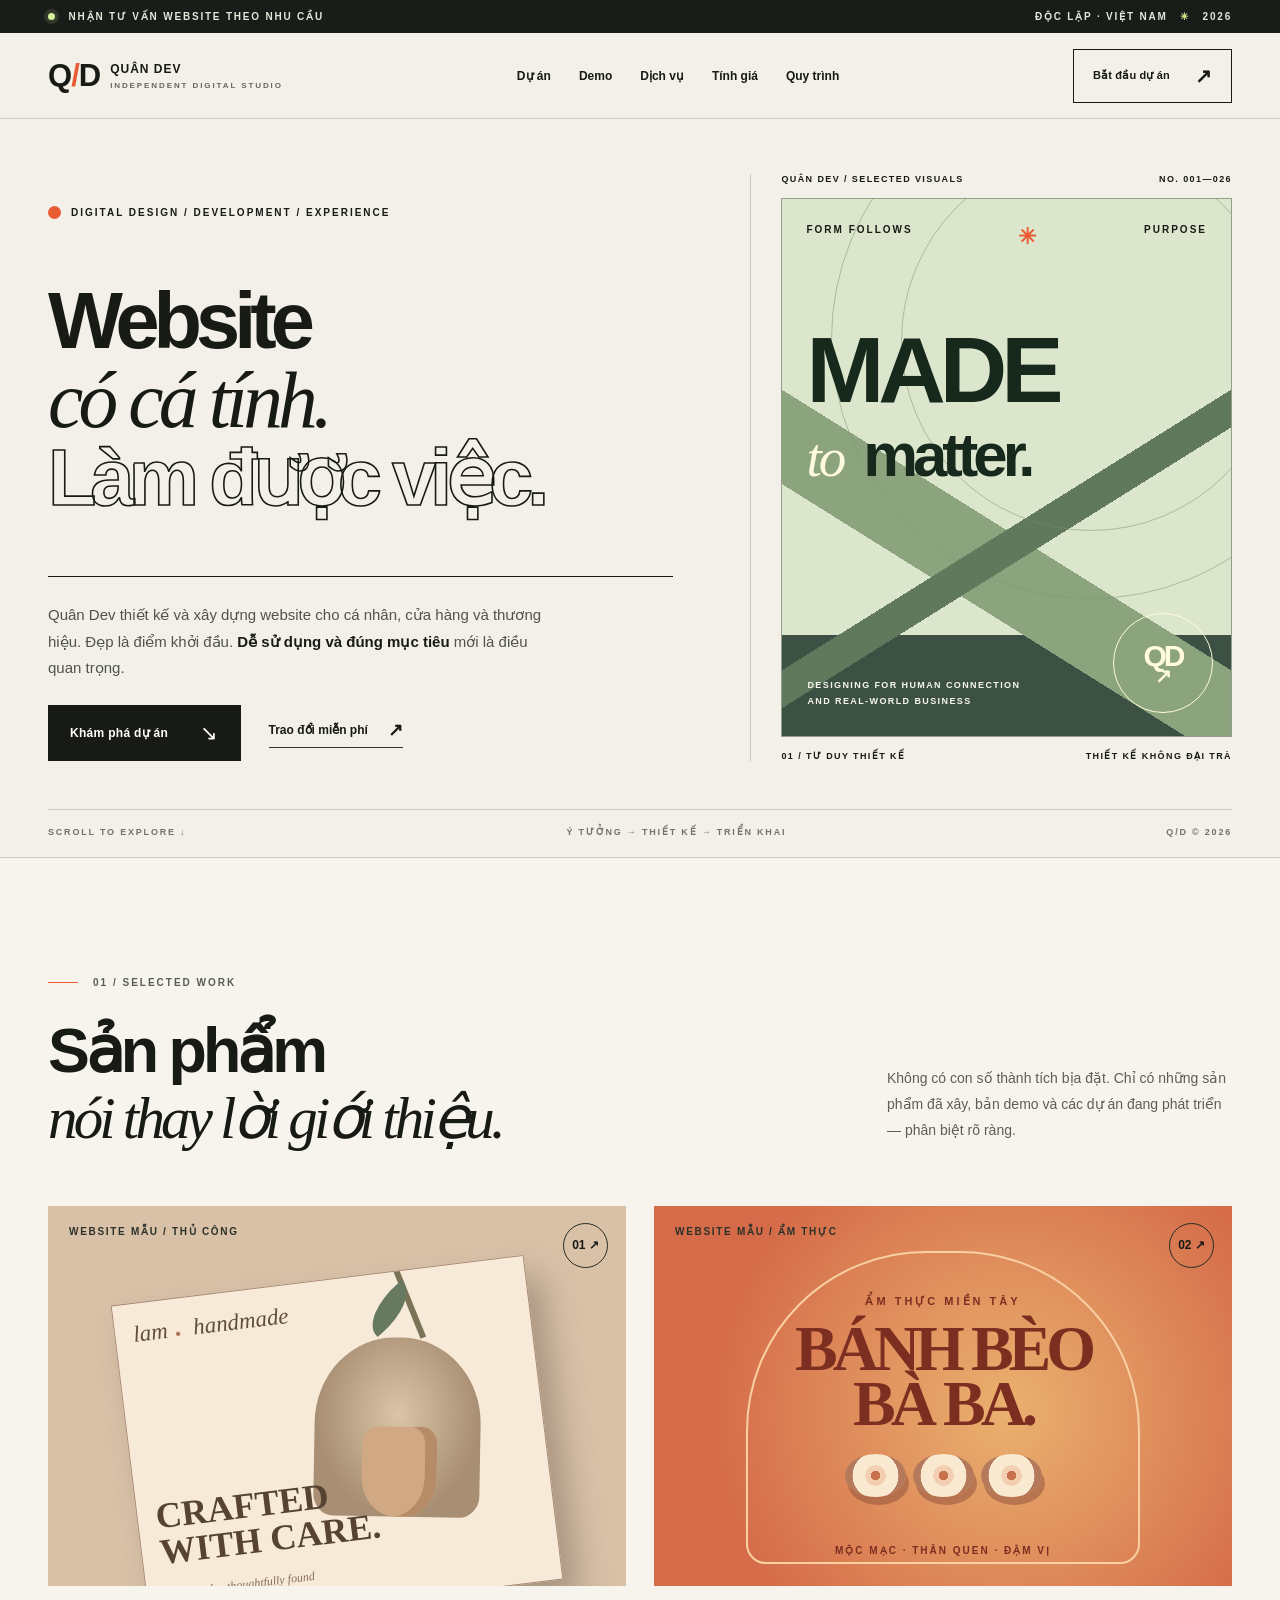
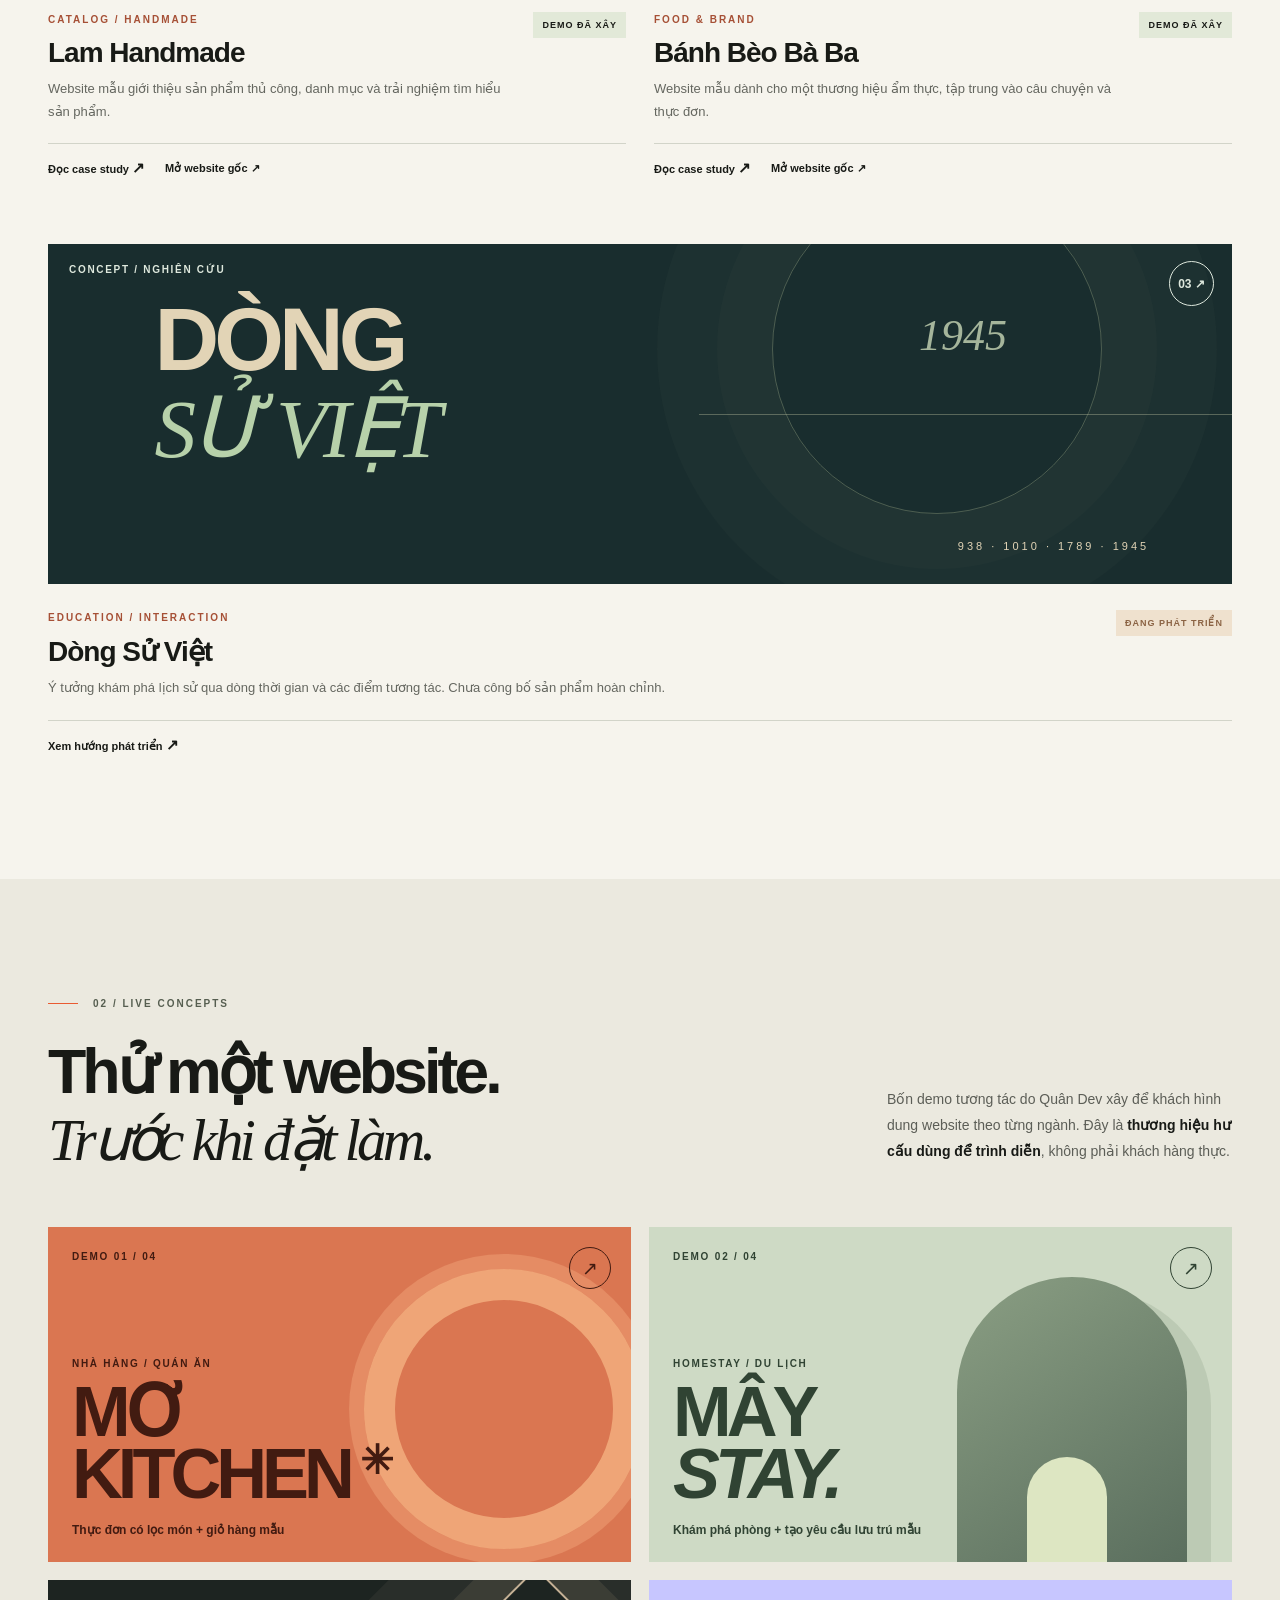
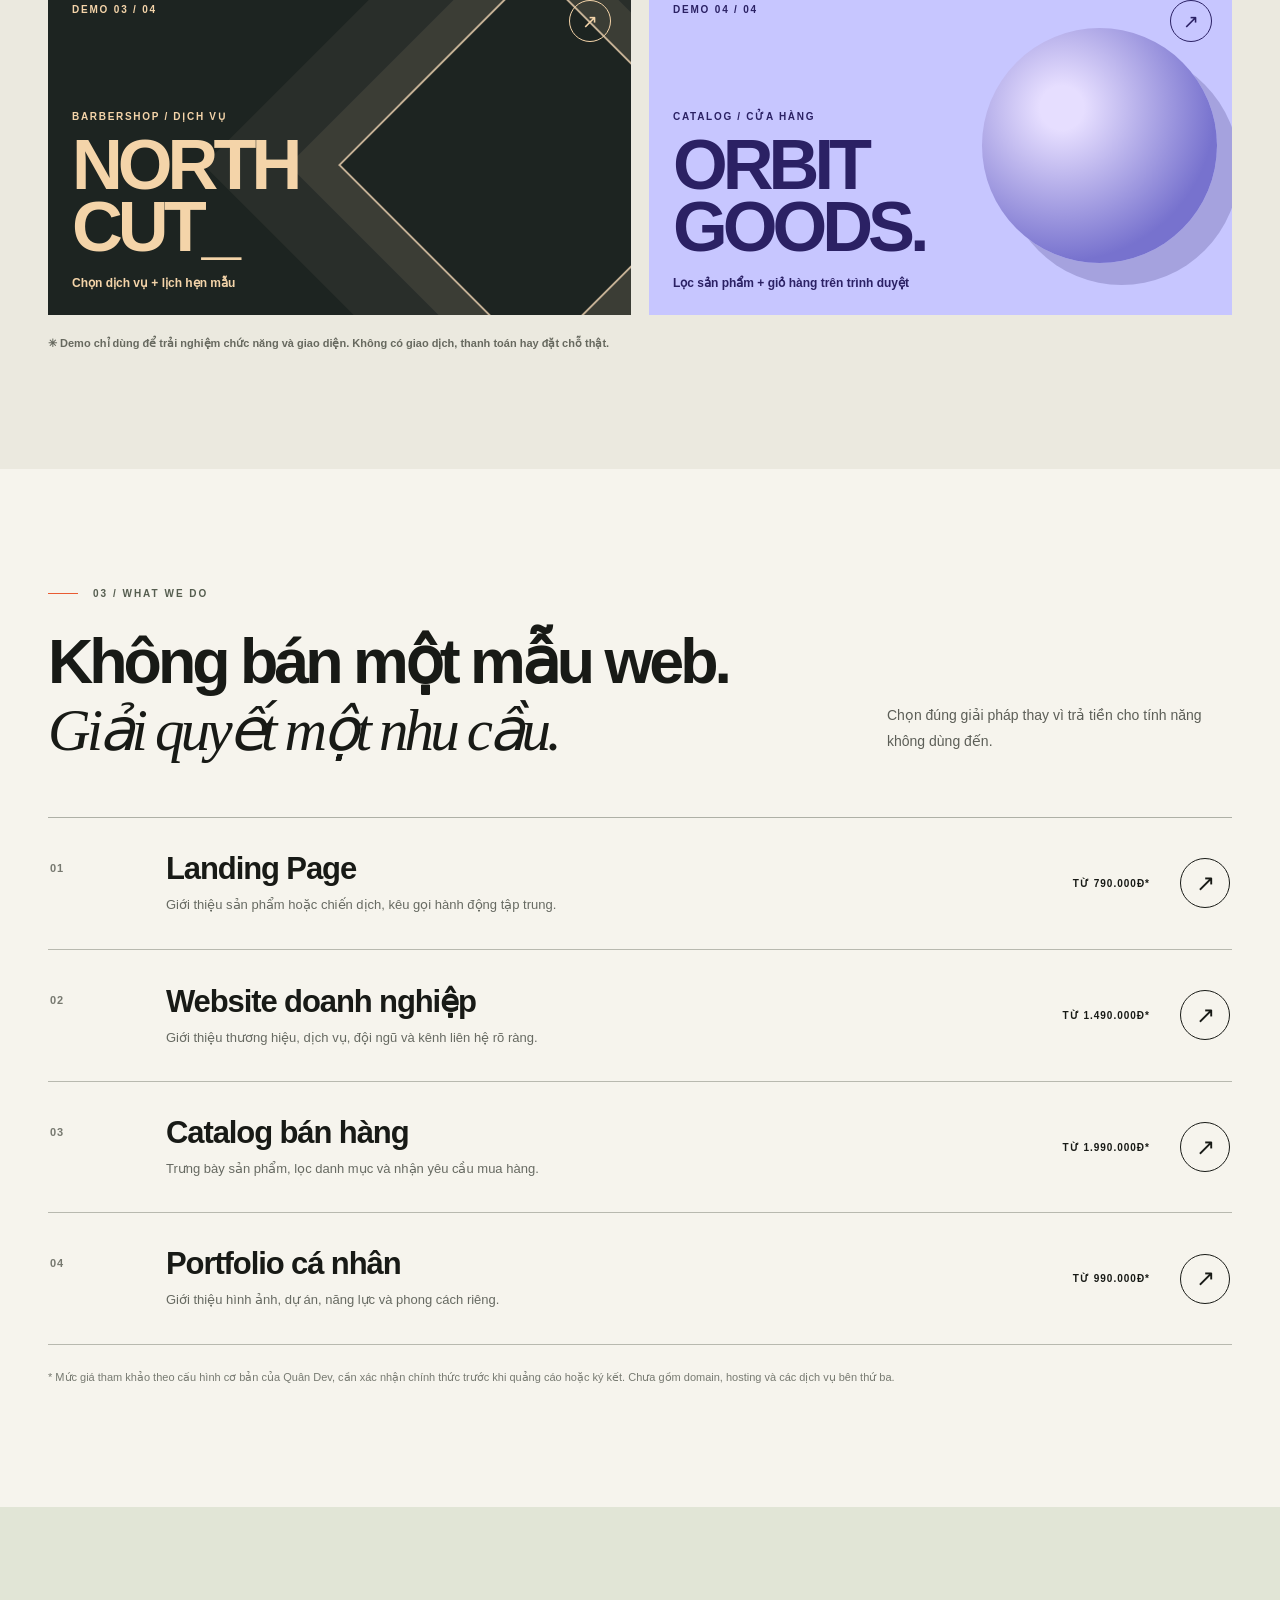
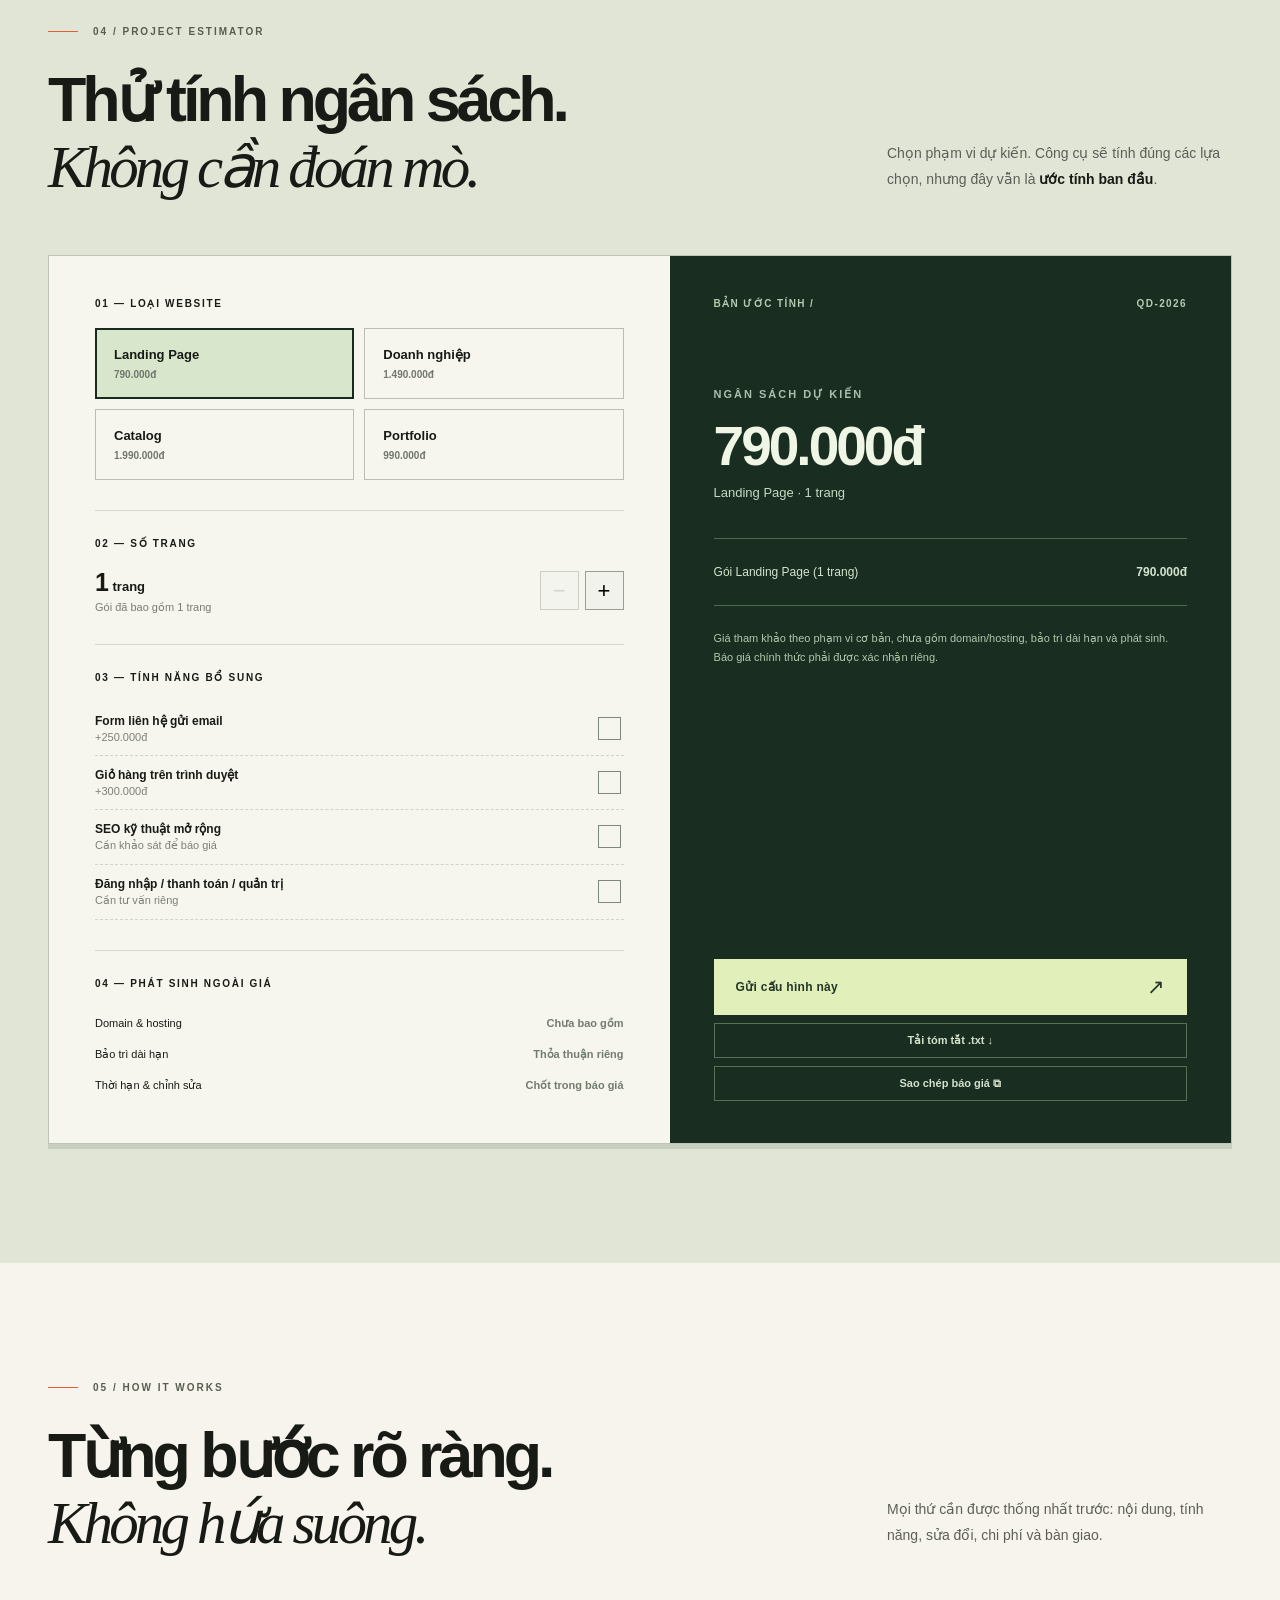
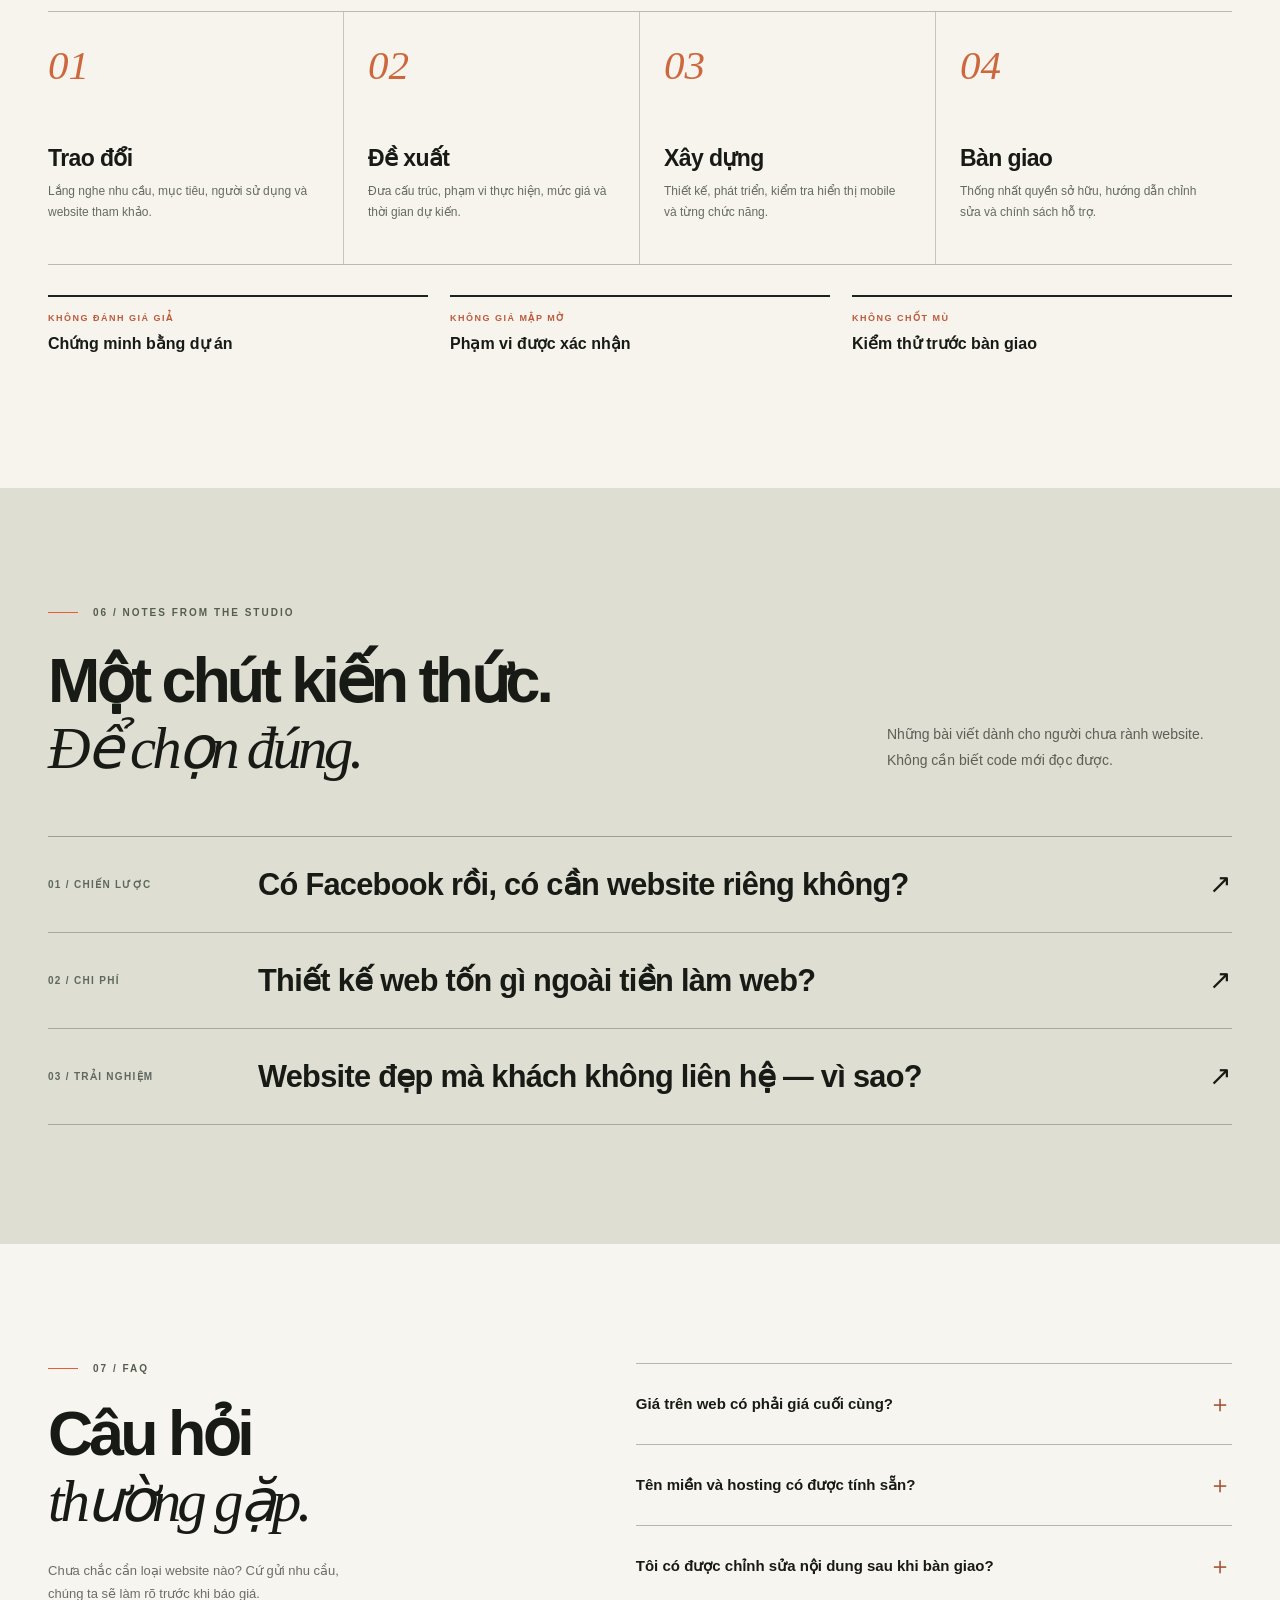
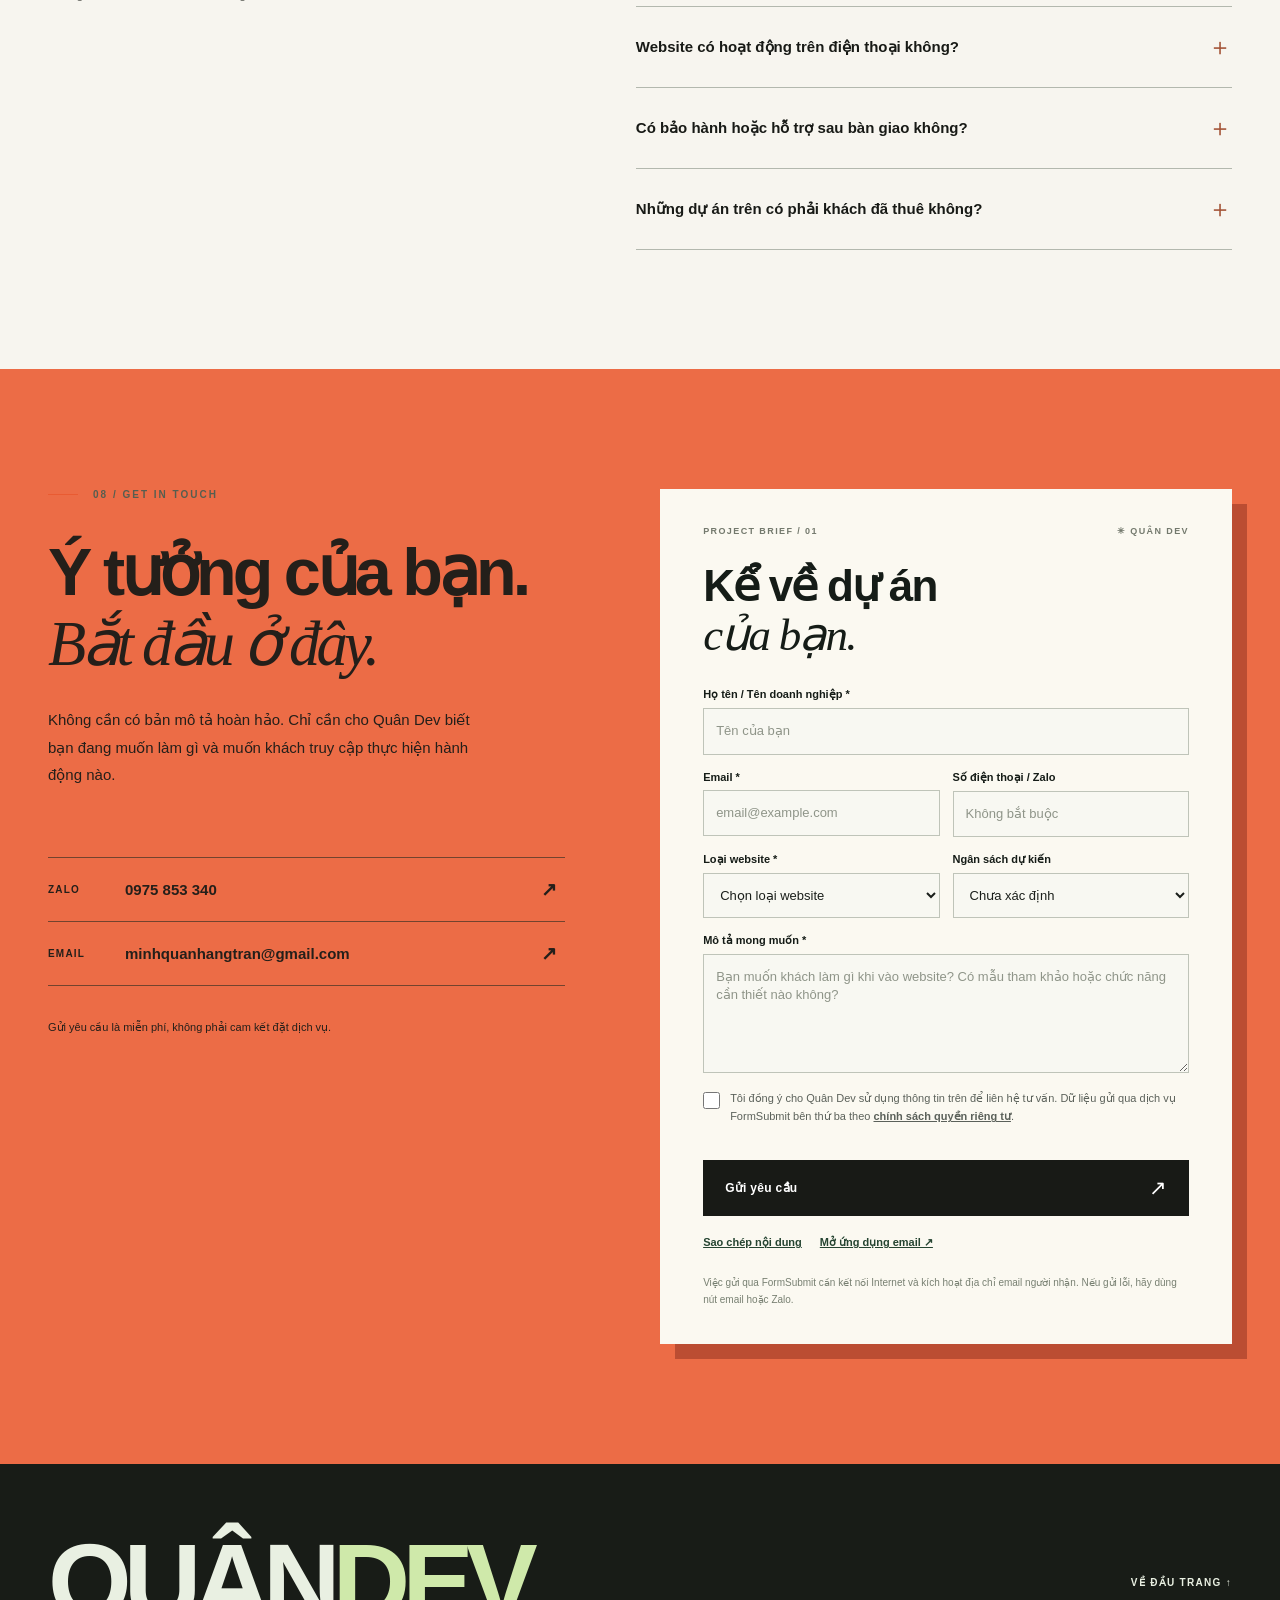
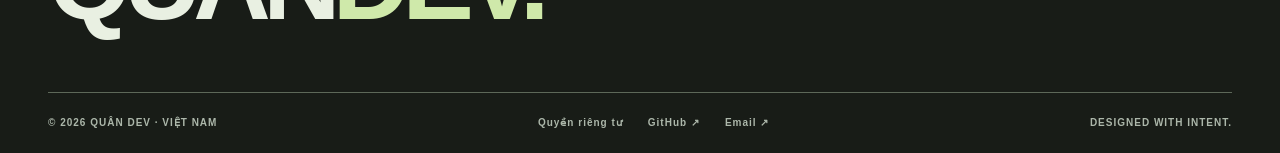
==== commit c4c19a82: "Add files via upload" ====
--- a/index.html
+++ b/index.html
@@ -1,164 +1,88 @@
 <!doctype html>
 <html lang="vi">
 <head>
-  <meta charset="UTF-8">
-  <meta name="viewport" content="width=device-width, initial-scale=1">
-  <meta name="theme-color" content="#090d14">
-  <meta name="description" content="Quân Dev thiết kế website hiện đại, chú trọng trải nghiệm, minh bạch chi phí. Xem dự án mẫu và nhận ước tính giá cho website của bạn.">
-  <meta property="og:type" content="website">
-  <meta property="og:title" content="Quân Dev — Thiết kế website có mục đích">
-  <meta property="og:description" content="Giao diện hiện đại. Quy trình rõ ràng. Thiết kế website theo mục tiêu kinh doanh.">
-  <meta name="color-scheme" content="dark">
-  <title>Quân Dev — Thiết kế website có mục đích</title>
-  <link rel="icon" href="favicon.svg" type="image/svg+xml">
-  <link rel="stylesheet" href="styles.css">
-  <script src="app.js" defer></script>
+<meta charset="utf-8">
+<meta name="viewport" content="width=device-width, initial-scale=1">
+<meta name="theme-color" content="#f2f0e8">
+<meta name="description" content="Quân Dev thiết kế website theo mục tiêu kinh doanh: landing page, website doanh nghiệp, catalog, portfolio. Xem dự án mẫu, demo theo ngành, ước tính chi phí và gửi yêu cầu.">
+<meta name="robots" content="index,follow">
+<link rel="canonical" href="https://quan-dev-offiicial.github.io/QuanDev-official/">
+<meta property="og:type" content="website"><meta property="og:locale" content="vi_VN">
+<meta property="og:title" content="Quân Dev — Website có cá tính. Công việc có kết quả.">
+<meta property="og:description" content="Thiết kế website cho người kinh doanh và nhà sáng tạo. Xem dự án, demo thực tế, tính ngân sách và trao đổi trực tiếp.">
+<meta property="og:url" content="https://quan-dev-offiicial.github.io/QuanDev-official/">
+<meta property="og:image" content="https://quan-dev-offiicial.github.io/QuanDev-official/assets/social-card.png">
+<meta name="twitter:card" content="summary_large_image">
+<link rel="icon" href="favicon.svg" type="image/svg+xml">
+<link rel="stylesheet" href="styles.css">
+<script src="app.js" defer></script>
+<script type="application/ld+json">{"@context":"https://schema.org","@type":"ProfessionalService","name":"Quân Dev","description":"Thiết kế và phát triển website độc lập theo nhu cầu","url":"https://quan-dev-offiicial.github.io/QuanDev-official/","email":"minhquanhangtran@gmail.com","areaServed":"VN","sameAs":["https://github.com/quan-dev-offiicial"]}</script>
+<title>Quân Dev — Digital Studio | Thiết kế website có mục đích</title>
 </head>
 <body>
-  <a class="skip-link" href="#main">Bỏ qua điều hướng</a>
-  <div class="page-glow" aria-hidden="true"></div>
+<a class="skip" href="#main">Chuyển đến nội dung</a>
+<div class="announce"><div class="shell announce-in"><span><span class="live-pulse"></span> NHẬN TƯ VẤN WEBSITE THEO NHU CẦU</span><span>ĐỘC LẬP · VIỆT NAM <span class="announce-star">✳</span> 2026</span></div></div>
+<header class="site-header" id="top"><div class="shell nav">
+<a class="brand" href="./" aria-label="Quân Dev — Trang chủ"><span class="brand-emblem">Q<span>/</span>D</span><span class="brand-small">QUÂN DEV<small>INDEPENDENT DIGITAL STUDIO</small></span></a>
+<nav class="nav-links" id="navLinks" aria-label="Điều hướng chính"><a href="#work">Dự án</a><a href="#demos">Demo</a><a href="#services">Dịch vụ</a><a href="#estimate">Tính giá</a><a href="#process">Quy trình</a><a href="#contact" class="nav-mobile-contact">Liên hệ ↗</a></nav>
+<a class="nav-cta" href="#contact">Bắt đầu dự án <span aria-hidden="true">↗</span></a>
+<button id="navToggle" class="nav-toggle" aria-label="Mở menu" aria-controls="navLinks" aria-expanded="false"><span></span><span></span></button>
+</div></header>
+<main id="main">
+<section class="hero"><div class="shell hero-main">
+<div class="hero-intro"><p class="eyebrow"><span class="index-dot"></span> DIGITAL DESIGN / DEVELOPMENT / EXPERIENCE</p>
+<h1>Website<br><span class="hero-italic">có cá tính.</span><br><span class="hero-outline">Làm được việc.</span></h1>
+<div class="hero-rule"></div><div class="hero-bottom"><p>Quân Dev thiết kế và xây dựng website cho cá nhân, cửa hàng và thương hiệu. Đẹp là điểm khởi đầu. <strong>Dễ sử dụng và đúng mục tiêu</strong> mới là điều quan trọng.</p><div class="hero-buttons"><a class="btn btn-ink" href="#work">Khám phá dự án <span>↘</span></a><a class="text-arrow" href="#contact">Trao đổi miễn phí <span>↗</span></a></div></div>
+</div>
+<div class="hero-art" aria-label="Minh họa phong cách thiết kế website của Quân Dev"><div class="hero-art-top"><span>QUÂN DEV / SELECTED VISUALS</span><span>NO. 001—026</span></div>
+<div class="hero-poster"><div class="poster-top">FORM FOLLOWS <span>✳</span> PURPOSE</div><div class="poster-ridge"></div><div class="poster-type">MADE<br><em>to</em> <span>matter.</span></div><div class="poster-small">DESIGNING FOR HUMAN CONNECTION<br>AND REAL-WORLD BUSINESS</div><div class="poster-circle">QD<span>↗</span></div></div>
+<div class="hero-art-bottom"><span>01 / TƯ DUY THIẾT KẾ</span><span>THIẾT KẾ KHÔNG ĐẠI TRÀ</span></div></div>
+</div><div class="shell hero-footnote"><span>SCROLL TO EXPLORE ↓</span><span>Ý TƯỞNG → THIẾT KẾ → TRIỂN KHAI</span><span>Q/D © 2026</span></div></section>
 
-  <header class="site-header" id="top">
-    <div class="container header-inner">
-      <a class="brand" href="#top" aria-label="Quân Dev — Trang chủ">
-        <span class="brand-mark">Q<span class="mark-slash">/</span>D<span class="brand-spark"></span></span>
-        <span class="brand-name">QUÂN<span>DEV</span><small>INDEPENDENT WEB STUDIO</small></span>
-      </a>
-      <nav class="main-nav" id="mainNav" aria-label="Điều hướng chính">
-        <a href="#projects">Dự án</a>
-        <a href="#services">Dịch vụ</a>
-        <a href="#pricing">Chi phí</a>
-        <a href="#insights">Góc kiến thức</a>
-        <a class="mobile-nav-cta" href="#contact">Gửi yêu cầu ↗</a>
-      </nav>
-      <div class="header-right">
-        <a class="header-contact" href="#contact">Trao đổi dự án <span aria-hidden="true">↗</span></a>
-        <button class="nav-toggle" type="button" aria-label="Mở menu" aria-controls="mainNav" aria-expanded="false"><span></span><span></span></button>
-      </div>
-    </div>
-    <div class="reading-progress" aria-hidden="true"><span id="readingProgress"></span></div>
-  </header>
+<section class="section work-section" id="work"><div class="shell"><div class="section-kicker">01 / SELECTED WORK</div><div class="section-head"><h2>Sản phẩm<br><em>nói thay lời giới thiệu.</em></h2><p>Không có con số thành tích bịa đặt. Chỉ có những sản phẩm đã xây, bản demo và các dự án đang phát triển — phân biệt rõ ràng.</p></div>
+<div class="work-grid">
+<article class="work-card work-lam"><div class="work-art"><div class="work-art-caption">WEBSITE MẪU / THỦ CÔNG</div><div class="lam-preview"><div class="lam-top">lam<span>●</span> handmade</div><div class="lam-scene"><span class="lam-vase"></span><span class="lam-branch"></span></div><p>CRAFTED<br>WITH CARE.</p><small>Slow-made · thoughtfully found</small></div><span class="art-circle">01 ↗</span></div><div class="work-meta"><div><span class="micro">CATALOG / HANDMADE</span><h3>Lam Handmade</h3><p>Website mẫu giới thiệu sản phẩm thủ công, danh mục và trải nghiệm tìm hiểu sản phẩm.</p></div><span class="status">DEMO ĐÃ XÂY</span></div><div class="work-actions"><a href="cases/lam-handmade.html">Đọc case study <span>↗</span></a><a href="https://quan-dev-offiicial.github.io/Lam_Handmade/" target="_blank" rel="noopener noreferrer">Mở website gốc ↗</a></div></article>
+<article class="work-card work-baba"><div class="work-art"><div class="work-art-caption">WEBSITE MẪU / ẨM THỰC</div><div class="baba-preview"><div class="baba-arches"></div><span class="baba-kicker">ẨM THỰC MIỀN TÂY</span><strong>BÁNH BÈO<br>BÀ BA.</strong><div class="baba-plate"><span></span><span></span><span></span></div><small>MỘC MẠC · THÂN QUEN · ĐẬM VỊ</small></div><span class="art-circle">02 ↗</span></div><div class="work-meta"><div><span class="micro">FOOD & BRAND</span><h3>Bánh Bèo Bà Ba</h3><p>Website mẫu dành cho một thương hiệu ẩm thực, tập trung vào câu chuyện và thực đơn.</p></div><span class="status">DEMO ĐÃ XÂY</span></div><div class="work-actions"><a href="cases/banh-beo-ba-ba.html">Đọc case study <span>↗</span></a><a href="https://banhbeobaba.github.io/banh-beo-ba-ba-v1/" target="_blank" rel="noopener noreferrer">Mở website gốc ↗</a></div></article>
+<article class="work-card work-history"><div class="work-art"><div class="work-art-caption">CONCEPT / NGHIÊN CỨU</div><div class="history-preview"><span class="history-year">1945</span><span class="history-line"></span><strong>DÒNG<br><i>SỬ VIỆT</i></strong><span class="history-years">938 · 1010 · 1789 · 1945</span></div><span class="art-circle">03 ↗</span></div><div class="work-meta"><div><span class="micro">EDUCATION / INTERACTION</span><h3>Dòng Sử Việt</h3><p>Ý tưởng khám phá lịch sử qua dòng thời gian và các điểm tương tác. Chưa công bố sản phẩm hoàn chỉnh.</p></div><span class="status status-wip">ĐANG PHÁT TRIỂN</span></div><div class="work-actions"><a href="cases/dong-su-viet.html">Xem hướng phát triển <span>↗</span></a></div></article>
+</div></div></section>
 
-  <main id="main">
-    <section class="hero section" aria-labelledby="heroTitle">
-      <div class="container hero-grid">
-        <div class="hero-copy">
-          <div class="eyebrow"><span class="live-dot"></span> QUÂN DEV / WEB DESIGN STUDIO <span class="eyebrow-line"></span> 2026</div>
-          <h1 id="heroTitle">Một website <span class="gradient-text">đáng nhớ.</span><br> Một thương hiệu <span class="stroke-word">đáng tin.</span></h1>
-          <p class="hero-description">Từ ý tưởng đầu tiên đến một trải nghiệm trực tuyến chỉn chu. Quân Dev thiết kế website hiện đại, dễ sử dụng và tập trung vào điều doanh nghiệp thật sự cần.</p>
-          <div class="hero-actions">
-            <a class="btn btn-primary" href="#contact">Bắt đầu dự án <span aria-hidden="true">↗</span></a>
-            <a class="btn btn-outline" href="#projects">Xem những gì đã làm <span aria-hidden="true">↓</span></a>
-          </div>
-          <div class="hero-trust"><span class="hero-trust-avatars"><i>Q</i><i>D</i><i>+</i></span><span><b>Thiết kế theo nhu cầu</b><small>Không ép mọi dự án vào cùng một mẫu</small></span></div>
-        </div>
-        <div class="hero-visual" aria-label="Minh họa không gian thiết kế website Quân Dev">
-          <div class="orbit orbit-one"></div><div class="orbit orbit-two"></div>
-          <div class="visual-star visual-star-one">✦</div><div class="visual-star visual-star-two">✧</div>
-          <div class="browser-window">
-            <div class="browser-bar"><span class="browser-dots"><i></i><i></i><i></i></span><span class="browser-address">quan.dev / digital studio</span><span class="browser-menu">⋯</span></div>
-            <div class="browser-body">
-              <div class="browser-nav"><b>QUÂN<span>DEV</span></b><span>WORK&nbsp;&nbsp; ABOUT&nbsp;&nbsp; CONTACT</span></div>
-              <div class="browser-label">CREATE SOMETHING MEANINGFUL</div>
-              <div class="browser-headline">Ideas into<br><em>experiences.</em></div>
-              <div class="browser-subline"><span></span><span></span></div>
-              <div class="browser-showcase"><div><span>01 / BRAND</span><strong>Designed<br>to stand out.</strong><i>↗</i></div><div><span>02 / EXPERIENCE</span><strong>Built<br>to work.</strong><i>↗</i></div></div>
-            </div>
-          </div>
-          <div class="floating-chip floating-chip-top"><span class="chip-icon">✦</span> Digital experience</div>
-          <div class="floating-chip floating-chip-bottom"><span class="chip-check">✓</span><span>Responsive by design<small>Desktop & mobile</small></span></div>
-          <div class="visual-bottom-caption">AN INDEPENDENT DIGITAL STUDIO <span>◉</span> VIETNAM</div>
-        </div>
-      </div>
-      <div class="container hero-bottom-rule"><span>DESIGN WITH INTENT.</span><span>SCROLL TO EXPLORE <span aria-hidden="true">↓</span></span></div>
-    </section>
+<section class="section demo-section" id="demos"><div class="shell"><div class="section-kicker">02 / LIVE CONCEPTS</div><div class="section-head"><h2>Thử một website.<br><em>Trước khi đặt làm.</em></h2><p>Bốn demo tương tác do Quân Dev xây để khách hình dung website theo từng ngành. Đây là <strong>thương hiệu hư cấu dùng để trình diễn</strong>, không phải khách hàng thực.</p></div>
+<div class="demo-grid">
+<a class="demo-tile demo-food" href="demos/am-thuc/"><span class="demo-no">DEMO 01 / 04</span><div class="demo-decoration food-deco"></div><div class="demo-copy"><span>NHÀ HÀNG / QUÁN ĂN</span><strong>MƠ<br>KITCHEN<span class="demo-star">✳</span></strong><small>Thực đơn có lọc món + giỏ hàng mẫu</small></div><span class="demo-open" aria-hidden="true">↗</span></a>
+<a class="demo-tile demo-stay" href="demos/homestay/"><span class="demo-no">DEMO 02 / 04</span><div class="demo-decoration stay-deco"></div><div class="demo-copy"><span>HOMESTAY / DU LỊCH</span><strong>MÂY<br><i>STAY.</i></strong><small>Khám phá phòng + tạo yêu cầu lưu trú mẫu</small></div><span class="demo-open" aria-hidden="true">↗</span></a>
+<a class="demo-tile demo-barber" href="demos/barber/"><span class="demo-no">DEMO 03 / 04</span><div class="demo-decoration barber-deco"></div><div class="demo-copy"><span>BARBERSHOP / DỊCH VỤ</span><strong>NORTH<br>CUT_</strong><small>Chọn dịch vụ + lịch hẹn mẫu</small></div><span class="demo-open" aria-hidden="true">↗</span></a>
+<a class="demo-tile demo-shop" href="demos/catalog/"><span class="demo-no">DEMO 04 / 04</span><div class="demo-decoration shop-deco"></div><div class="demo-copy"><span>CATALOG / CỬA HÀNG</span><strong>ORBIT<br>GOODS.</strong><small>Lọc sản phẩm + giỏ hàng trên trình duyệt</small></div><span class="demo-open" aria-hidden="true">↗</span></a>
+</div><p class="demo-note">✳ Demo chỉ dùng để trải nghiệm chức năng và giao diện. Không có giao dịch, thanh toán hay đặt chỗ thật.</p></div></section>
 
-    <section class="work section" id="projects" aria-labelledby="workTitle">
-      <div class="container">
-        <div class="section-heading">
-          <div><div class="section-index"><span>01</span> / SELECTED WORK</div><h2 id="workTitle">Sản phẩm nói thay <span>lời giới thiệu.</span></h2></div>
-          <p>Đây là những dự án Quân Dev đã xây dựng hoặc đang phát triển. Mỗi dự án được ghi rõ trạng thái để bạn dễ đánh giá.</p>
-        </div>
-        <div class="filter-bar" role="group" aria-label="Lọc dự án">
-          <button class="filter-btn active" type="button" data-filter="all" aria-pressed="true">Tất cả <span>03</span></button>
-          <button class="filter-btn" type="button" data-filter="commerce" aria-pressed="false">Bán hàng</button>
-          <button class="filter-btn" type="button" data-filter="brand" aria-pressed="false">Thương hiệu</button>
-          <button class="filter-btn" type="button" data-filter="research" aria-pressed="false">Dự án nghiên cứu</button>
-        </div>
-        <div class="project-grid" id="projectGrid">
-          <article class="project-card project-lam" data-category="commerce">
-            <a class="project-visual visual-lam" href="https://quan-dev-offiicial.github.io/Lam_Handmade/" target="_blank" rel="noopener noreferrer" aria-label="Mở website mẫu Lam Handmade">
-              <span class="project-label">01 / E-COMMERCE EXPERIENCE</span>
-              <div class="lam-frame"><div class="lam-header">lam. <span>☰</span></div><div class="lam-inner"><small>HANDCRAFTED WITH LOVE</small><b>Warmth in<br>every knot.</b><span>Explore our collection →</span></div><div class="lam-woven"><i></i><i></i><i></i><i></i><i></i><i></i></div></div>
-              <span class="project-visit" aria-hidden="true">↗</span><span class="mockup-note">HÌNH MINH HỌA · NHẤN ĐỂ XEM WEB THỰC</span>
-            </a>
-            <div class="project-bottom"><div><div class="project-tag">WEBSITE MẪU · BÁN HÀNG</div><h3>Lam Handmade</h3><p>Catalog sản phẩm thủ công, trải nghiệm mua sắm đơn giản và giỏ hàng trên thiết bị.</p></div><span class="project-status"><i></i> Website đã public</span></div>
-            <div class="project-links"><a href="https://quan-dev-offiicial.github.io/Lam_Handmade/" target="_blank" rel="noopener noreferrer">Trải nghiệm website ↗</a><button type="button" data-case="lam">Chi tiết dự án +</button></div>
-          </article>
-          <article class="project-card project-baba" data-category="brand">
-            <a class="project-visual visual-baba" href="https://banhbeobaba.github.io/banh-beo-ba-ba-v1/" target="_blank" rel="noopener noreferrer" aria-label="Mở website mẫu Bánh Bèo Bà Ba">
-              <span class="project-label">02 / LOCAL BRAND EXPERIENCE</span>
-              <div class="baba-frame"><div class="baba-header">BÀ BA <span>THỰC ĐƠN&nbsp;&nbsp; LIÊN HỆ</span></div><div class="baba-seal">BÁNH BÈO<br><strong>BÀ BA</strong><small>Đậm vị nhà · Trọn tình quê</small></div><div class="baba-food"><i></i><i></i><i></i></div><div class="baba-footer">TƯƠI NGON MỖI NGÀY ✽</div></div>
-              <span class="project-visit" aria-hidden="true">↗</span><span class="mockup-note">HÌNH MINH HỌA · NHẤN ĐỂ XEM WEB THỰC</span>
-            </a>
-            <div class="project-bottom"><div><div class="project-tag">WEBSITE MẪU · ẨM THỰC</div><h3>Bánh Bèo Bà Ba</h3><p>Giới thiệu thương hiệu ẩm thực địa phương, câu chuyện, thực đơn và liên hệ đặt món.</p></div><span class="project-status"><i></i> Website đã public</span></div>
-            <div class="project-links"><a href="https://banhbeobaba.github.io/banh-beo-ba-ba-v1/" target="_blank" rel="noopener noreferrer">Trải nghiệm website ↗</a><button type="button" data-case="baba">Chi tiết dự án +</button></div>
-          </article>
-          <article class="project-card project-history" data-category="research">
-            <div class="project-visual visual-history">
-              <span class="project-label">03 / EXPERIMENTAL RESEARCH</span>
-              <div class="history-map" aria-hidden="true"><svg viewBox="0 0 900 300" preserveAspectRatio="xMidYMid slice"><defs><pattern id="grid" width="40" height="40" patternUnits="userSpaceOnUse"><path d="M 40 0 L 0 0 0 40" fill="none" stroke="#7795c3" stroke-opacity=".16" stroke-width="1"/></pattern></defs><rect width="900" height="300" fill="url(#grid)"/><path d="M 56 180 C 176 48, 274 270, 370 113 S 565 20, 685 142 S 808 210, 880 58" fill="none" stroke="#8bb9d9" stroke-opacity=".45" stroke-width="2" stroke-dasharray="7 9"/><path d="M 130 50 L 185 95 L 225 76 L 254 147 L 224 180 L 286 254 M 480 29 L 515 80 L 575 108 L 598 177 L 652 199" fill="none" stroke="#6884a8" stroke-opacity=".35" stroke-width="2"/><circle cx="371" cy="113" r="6" fill="#87c0e5"/><circle cx="371" cy="113" r="19" fill="none" stroke="#87c0e5" stroke-opacity=".5"/><circle cx="685" cy="142" r="5" fill="#87c0e5"/></svg></div>
-              <div class="history-text"><span>AN INTERACTIVE HISTORY PROJECT</span><strong>DÒNG<br>SỬ VIỆT<span>.</span></strong><p>Khám phá quá khứ qua những góc nhìn mới.</p></div>
-              <div class="history-corner">CONCEPT ART · RESEARCH / TIMELINE / MAPS</div>
-            </div>
-            <div class="project-bottom"><div><div class="project-tag">DỰ ÁN NGHIÊN CỨU · TƯƠNG TÁC</div><h3>Dòng Sử Việt</h3><p>Ý tưởng khám phá lịch sử Việt Nam qua dòng thời gian, bản đồ và câu chuyện tương tác.</p></div><span class="project-status project-status-wip"><i></i> Đang phát triển</span></div>
-            <div class="project-links"><button type="button" data-case="history">Tìm hiểu dự án ↗</button><span class="quiet-note">Chưa có bản ra mắt công khai</span></div>
-          </article>
-        </div>
-      </div>
-    </section>
+<section class="section services-section" id="services"><div class="shell"><div class="section-kicker">03 / WHAT WE DO</div><div class="section-head"><h2>Không bán một mẫu web.<br><em>Giải quyết một nhu cầu.</em></h2><p>Chọn đúng giải pháp thay vì trả tiền cho tính năng không dùng đến.</p></div>
+<div class="service-list">
+<div class="service-line"><span class="service-num">01</span><div><h3>Landing Page</h3><p>Giới thiệu sản phẩm hoặc chiến dịch, kêu gọi hành động tập trung.</p></div><div class="service-side"><span>TỪ 790.000Đ*</span><a href="#estimate" data-plan="landing" aria-label="Tính giá Landing Page">↗</a></div></div>
+<div class="service-line"><span class="service-num">02</span><div><h3>Website doanh nghiệp</h3><p>Giới thiệu thương hiệu, dịch vụ, đội ngũ và kênh liên hệ rõ ràng.</p></div><div class="service-side"><span>TỪ 1.490.000Đ*</span><a href="#estimate" data-plan="business" aria-label="Tính giá Website doanh nghiệp">↗</a></div></div>
+<div class="service-line"><span class="service-num">03</span><div><h3>Catalog bán hàng</h3><p>Trưng bày sản phẩm, lọc danh mục và nhận yêu cầu mua hàng.</p></div><div class="service-side"><span>TỪ 1.990.000Đ*</span><a href="#estimate" data-plan="catalog" aria-label="Tính giá Catalog bán hàng">↗</a></div></div>
+<div class="service-line"><span class="service-num">04</span><div><h3>Portfolio cá nhân</h3><p>Giới thiệu hình ảnh, dự án, năng lực và phong cách riêng.</p></div><div class="service-side"><span>TỪ 990.000Đ*</span><a href="#estimate" data-plan="portfolio" aria-label="Tính giá Portfolio cá nhân">↗</a></div></div>
+</div><small class="subtle-note">* Mức giá tham khảo theo cấu hình cơ bản của Quân Dev, cần xác nhận chính thức trước khi quảng cáo hoặc ký kết. Chưa gồm domain, hosting và các dịch vụ bên thứ ba.</small></div></section>
 
-    <section class="services section" id="services" aria-labelledby="servicesTitle">
-      <div class="container"><div class="section-heading"><div><div class="section-index"><span>02</span> / OUR EXPERTISE</div><h2 id="servicesTitle">Mỗi ý tưởng.<br><span>Một giải pháp riêng.</span></h2></div><p>Chọn đúng loại website cho mục đích thật sự của bạn. Tính năng được chốt rõ trước khi triển khai.</p></div>
-        <div class="services-grid">
-          <article class="service-card"><span class="service-number">01 /</span><div class="service-icon">◈</div><h3>Landing Page</h3><p>Một trang tập trung giới thiệu sản phẩm, dịch vụ hoặc chiến dịch và dẫn khách tới hành động.</p><div class="service-tags"><span>Chiến dịch</span><span>Chuyển đổi</span></div><a href="#pricing" data-choose-plan="landing">Ước tính chi phí <span>↗</span></a></article>
-          <article class="service-card"><span class="service-number">02 /</span><div class="service-icon">▦</div><h3>Website doanh nghiệp</h3><p>Xây dựng sự hiện diện chuyên nghiệp với trang giới thiệu, dịch vụ, thông tin và liên hệ.</p><div class="service-tags"><span>Giới thiệu</span><span>Thương hiệu</span></div><a href="#pricing" data-choose-plan="business">Ước tính chi phí <span>↗</span></a></article>
-          <article class="service-card"><span class="service-number">03 /</span><div class="service-icon">▥</div><h3>Catalog bán hàng</h3><p>Trưng bày sản phẩm rõ ràng, tìm kiếm thuận tiện và nhận yêu cầu đặt hàng đơn giản.</p><div class="service-tags"><span>Sản phẩm</span><span>Liên hệ mua</span></div><a href="#pricing" data-choose-plan="catalog">Ước tính chi phí <span>↗</span></a></article>
-          <article class="service-card"><span class="service-number">04 /</span><div class="service-icon">✳</div><h3>Portfolio cá nhân</h3><p>Một không gian riêng để giới thiệu năng lực, hình ảnh, câu chuyện hoặc bộ sưu tập.</p><div class="service-tags"><span>Cá nhân</span><span>Sáng tạo</span></div><a href="#pricing" data-choose-plan="portfolio">Ước tính chi phí <span>↗</span></a></article>
-        </div>
-      </div>
-    </section>
+<section class="section estimate-section" id="estimate"><div class="shell"><div class="section-kicker">04 / PROJECT ESTIMATOR</div><div class="section-head"><h2>Thử tính ngân sách.<br><em>Không cần đoán mò.</em></h2><p>Chọn phạm vi dự kiến. Công cụ sẽ tính đúng các lựa chọn, nhưng đây vẫn là <strong>ước tính ban đầu</strong>.</p></div>
+<div class="estimator"><div class="estimate-editor"><div class="form-block"><span class="form-step">01 — LOẠI WEBSITE</span><div class="plan-grid" role="group" aria-label="Loại website"><button class="plan-chip selected" data-plan="landing" type="button" aria-pressed="true">Landing Page<small>790.000đ</small></button><button class="plan-chip" data-plan="business" type="button" aria-pressed="false">Doanh nghiệp<small>1.490.000đ</small></button><button class="plan-chip" data-plan="catalog" type="button" aria-pressed="false">Catalog<small>1.990.000đ</small></button><button class="plan-chip" data-plan="portfolio" type="button" aria-pressed="false">Portfolio<small>990.000đ</small></button></div></div>
+<div class="form-block"><span class="form-step">02 — SỐ TRANG</span><div class="pages-input"><span><strong id="pageCount">1</strong> trang <small id="pageIncluded">Gói đã có 1 trang</small></span><div class="count-ctrl"><button type="button" id="pageMinus" aria-label="Giảm số trang">−</button><button type="button" id="pagePlus" aria-label="Tăng số trang">+</button></div></div></div>
+<div class="form-block"><span class="form-step">03 — TÍNH NĂNG BỔ SUNG</span><label class="option-row"><span>Form liên hệ gửi email <small>+250.000đ</small></span><input id="optForm" type="checkbox"></label><label class="option-row" id="cartOption" hidden><span>Giỏ hàng trên trình duyệt <small>+300.000đ</small></span><input id="optCart" type="checkbox"></label><label class="option-row"><span>SEO kỹ thuật mở rộng <small>Cần khảo sát để báo giá</small></span><input id="optSeo" type="checkbox"></label><label class="option-row"><span>Đăng nhập / thanh toán / quản trị <small>Cần tư vấn riêng</small></span><input id="optAdvanced" type="checkbox"></label></div>
+<div class="form-block form-block-last"><span class="form-step">04 — PHÁT SINH NGOÀI GIÁ</span><div class="external-cost"><span>Domain & hosting</span><strong>Chưa bao gồm</strong></div><div class="external-cost"><span>Bảo trì dài hạn</span><strong>Thỏa thuận riêng</strong></div><div class="external-cost"><span>Thời hạn & chỉnh sửa</span><strong>Chốt trong báo giá</strong></div></div></div>
+<aside class="estimate-result"><div class="estimate-result-top">BẢN ƯỚC TÍNH / <span id="quoteRef">QD-2026</span></div><div class="estimate-main"><span>NGÂN SÁCH DỰ KIẾN</span><div class="estimate-amount" id="estimateTotal" aria-live="polite">790.000đ</div><p id="estimateTag">Landing Page · 1 trang</p></div><div id="estimateLines" class="estimate-lines"></div><p id="estimateCaution" class="estimate-caution">* Giá chỉ mang tính tham khảo. Báo giá chính thức sau khi thống nhất yêu cầu.</p><div class="estimate-buttons"><button type="button" id="requestQuote" class="btn btn-paper">Gửi cấu hình này <span>↗</span></button><button type="button" id="downloadQuote" class="outline-on-dark">Tải tóm tắt .txt ↓</button><button type="button" id="copyQuote" class="outline-on-dark">Sao chép báo giá ⧉</button></div></aside>
+</div></div></section>
 
-    <section class="approach section" aria-labelledby="approachTitle"><div class="container approach-grid"><div><div class="section-index"><span>03</span> / THE APPROACH</div><h2 id="approachTitle">Không làm cho có.<br><span>Làm để sử dụng.</span></h2><p>Giao diện thu hút là điểm khởi đầu. Điều quan trọng hơn là người dùng tìm được thứ họ cần và bạn biết rõ mình đang nhận được gì.</p><a class="text-link" href="#contact">Trao đổi ý tưởng của bạn ↗</a></div><div class="approach-list"><div><b>01</b><span><strong>Hiểu mục tiêu trước khi code</strong><small>Bắt đầu từ nhu cầu, đối tượng người dùng và ngân sách.</small></span><span aria-hidden="true">↗</span></div><div><b>02</b><span><strong>Giao diện ưu tiên trải nghiệm</strong><small>Điện thoại, máy tính và các thao tác chính đều được cân nhắc.</small></span><span aria-hidden="true">↗</span></div><div><b>03</b><span><strong>Phạm vi và chi phí rõ ràng</strong><small>Biết những tính năng nào nằm trong gói, phần nào cần báo riêng.</small></span><span aria-hidden="true">↗</span></div><div><b>04</b><span><strong>Kiểm thử trước khi bàn giao</strong><small>Kiểm tra giao diện, các liên kết và chức năng thuộc phạm vi đã thống nhất.</small></span><span aria-hidden="true">↗</span></div></div></div></section>
+<section class="section process-section" id="process"><div class="shell"><div class="section-kicker">05 / HOW IT WORKS</div><div class="section-head"><h2>Từng bước rõ ràng.<br><em>Không hứa suông.</em></h2><p>Mọi thứ cần được thống nhất trước: nội dung, tính năng, sửa đổi, chi phí và bàn giao.</p></div>
+<div class="process-grid"><div class="process-step"><b>01</b><h3>Trao đổi</h3><p>Lắng nghe nhu cầu, mục tiêu, người sử dụng và website tham khảo.</p></div><div class="process-step"><b>02</b><h3>Đề xuất</h3><p>Đưa cấu trúc, phạm vi thực hiện, mức giá và thời gian dự kiến.</p></div><div class="process-step"><b>03</b><h3>Xây dựng</h3><p>Thiết kế, phát triển, kiểm tra hiển thị mobile và từng chức năng.</p></div><div class="process-step"><b>04</b><h3>Bàn giao</h3><p>Thống nhất quyền sở hữu, hướng dẫn chỉnh sửa và chính sách hỗ trợ.</p></div></div>
+<div class="trust-strip"><div><span>KHÔNG ĐÁNH GIÁ GIẢ</span><strong>Chứng minh bằng dự án</strong></div><div><span>KHÔNG GIÁ MẬP MỜ</span><strong>Phạm vi được xác nhận</strong></div><div><span>KHÔNG CHỐT MÙ</span><strong>Kiểm thử trước bàn giao</strong></div></div></div></section>
 
-    <section class="pricing section" id="pricing" aria-labelledby="pricingTitle"><div class="container"><div class="section-heading"><div><div class="section-index"><span>04</span> / PROJECT ESTIMATOR</div><h2 id="pricingTitle">Ngân sách rõ ràng.<br><span>Quyết định dễ dàng.</span></h2></div><p>Chọn nhu cầu để nhận mức ước tính ban đầu. Giá chính thức chỉ được chốt sau khi xác nhận phạm vi.</p></div>
-      <div class="estimator-shell">
-        <div class="estimator-controls"><div class="estimator-kicker">01 — CẤU HÌNH WEBSITE</div><h3>Bạn cần website như thế nào?</h3>
-          <div class="field-group"><div class="field-label">Loại website <span>Chọn một</span></div><div class="plan-options" id="planOptions"><button type="button" class="plan-option active" data-plan="landing" aria-pressed="true"><b>Landing Page</b><small>Từ 790.000đ</small></button><button type="button" class="plan-option" data-plan="business" aria-pressed="false"><b>Doanh nghiệp</b><small>Từ 1.490.000đ</small></button><button type="button" class="plan-option" data-plan="catalog" aria-pressed="false"><b>Catalog</b><small>Từ 1.990.000đ</small></button><button type="button" class="plan-option" data-plan="portfolio" aria-pressed="false"><b>Portfolio</b><small>Từ 990.000đ</small></button></div></div>
-          <div class="field-group pages-row"><div><div class="field-label">Số trang dự kiến</div><small class="field-help" id="includedNote">Gói Landing Page đã bao gồm 1 trang.</small></div><div class="counter"><button id="decreasePages" type="button" aria-label="Giảm số trang">−</button><output id="pageCount" aria-live="polite">1</output><button id="increasePages" type="button" aria-label="Tăng số trang">+</button></div></div>
-          <div class="field-group"><div class="field-label">Tính năng thêm</div><label class="feature-check"><input id="addForm" type="checkbox"><span>Form gửi yêu cầu qua email <small>+250.000đ</small></span><b>+</b></label><label class="feature-check" id="cartFeature" hidden><input id="addCart" type="checkbox"><span>Giỏ hàng lưu trên thiết bị <small>+300.000đ</small></span><b>+</b></label><label class="feature-check"><input id="advancedFeature" type="checkbox"><span>Đăng nhập, thanh toán hoặc quản trị nâng cao <small>Báo giá riêng</small></span><b>↗</b></label></div>
-        </div>
-        <aside class="estimate-result" aria-label="Kết quả ước tính"><span class="estimate-top">02 — NGÂN SÁCH THAM KHẢO</span><div class="estimate-result-main"><div class="result-small">Chi phí dự kiến</div><div class="result-price" id="estimatePrice" aria-live="polite">790.000đ</div><p id="estimateDescription">Landing Page · 1 trang</p></div><div class="estimate-breakdown" id="estimateBreakdown"><div><span>Gói cơ bản</span><b>790.000đ</b></div><div><span>Số trang thêm</span><b>0đ</b></div></div><div class="estimate-note"><span>ⓘ</span> Đây là giá mô phỏng để tham khảo. Chưa gồm tên miền, hosting và nội dung ngoài phạm vi.</div><button class="btn btn-primary estimate-cta" type="button" id="useEstimate">Gửi cấu hình này <span>↗</span></button><div class="estimate-footer">Không cần thanh toán để nhận tư vấn.</div></aside>
-      </div></div></section>
+<section class="section journal-section" id="journal"><div class="shell"><div class="section-kicker">06 / NOTES FROM THE STUDIO</div><div class="section-head"><h2>Một chút kiến thức.<br><em>Để chọn đúng.</em></h2><p>Những bài viết dành cho người chưa rành website. Không cần biết code mới đọc được.</p></div>
+<div class="journal-list"><a href="journal/website-hay-facebook.html"><span>01 / CHIẾN LƯỢC</span><h3>Có Facebook rồi, có cần website riêng không?</h3><span class="journal-arrow">↗</span></a><a href="journal/chi-phi-website.html"><span>02 / CHI PHÍ</span><h3>Thiết kế web tốn gì ngoài tiền làm web?</h3><span class="journal-arrow">↗</span></a><a href="journal/web-co-chuyen-doi.html"><span>03 / TRẢI NGHIỆM</span><h3>Website đẹp mà khách không liên hệ — vì sao?</h3><span class="journal-arrow">↗</span></a></div></div></section>
 
-    <section class="process section" id="process" aria-labelledby="processTitle"><div class="container"><div class="section-heading compact"><div><div class="section-index"><span>05</span> / HOW WE WORK</div><h2 id="processTitle">Quy trình đơn giản.<br><span>Kết quả có định hướng.</span></h2></div></div><div class="steps-grid"><div class="step"><span>01</span><h3>Trao đổi</h3><p>Chia sẻ ngành nghề, mục tiêu và website tham khảo.</p></div><div class="step"><span>02</span><h3>Thống nhất</h3><p>Xác nhận phạm vi, báo giá, mốc tiến độ và điều kiện hợp tác.</p></div><div class="step"><span>03</span><h3>Triển khai</h3><p>Thiết kế, lập trình và cập nhật các phần đã thống nhất.</p></div><div class="step"><span>04</span><h3>Bàn giao</h3><p>Kiểm thử, hướng dẫn sử dụng và hỗ trợ lỗi theo thỏa thuận.</p></div></div></div></section>
+<section class="section faq-section" id="faq"><div class="shell faq-layout"><div><div class="section-kicker">07 / FAQ</div><h2>Câu hỏi<br><em>thường gặp.</em></h2><p>Chưa chắc cần loại website nào? Cứ gửi nhu cầu, chúng ta sẽ làm rõ trước khi báo giá.</p></div><div class="faq-list"><details><summary>Giá trên web có phải giá cuối cùng? <span>＋</span></summary><p>Không. Đây là mức tham khảo theo các lựa chọn. Giá chính thức phụ thuộc nội dung, tích hợp, mức độ chỉnh sửa, thời gian và những điều khoản đã thống nhất.</p></details><details><summary>Tên miền và hosting có được tính sẵn? <span>＋</span></summary><p>Chưa. Hai khoản này phụ thuộc nhu cầu và nhà cung cấp. Quân Dev sẽ làm rõ chi phí dự kiến, bên thanh toán và quyền quản lý trước khi triển khai.</p></details><details><summary>Tôi có được chỉnh sửa nội dung sau khi bàn giao? <span>＋</span></summary><p>Có thể, tùy giải pháp: nhận source code, hướng dẫn chỉnh trực tiếp hoặc tích hợp hệ thống quản lý nội dung. Phải thống nhất ngay từ lúc báo giá.</p></details><details><summary>Website có hoạt động trên điện thoại không? <span>＋</span></summary><p>Quân Dev ưu tiên responsive và kiểm tra trải nghiệm trên nhiều kích thước màn hình. Một số chức năng phụ thuộc thiết bị và dịch vụ ngoài sẽ được thử nghiệm riêng.</p></details><details><summary>Có bảo hành hoặc hỗ trợ sau bàn giao không? <span>＋</span></summary><p>Phạm vi sửa lỗi, thời hạn hỗ trợ và các yêu cầu ngoài hợp đồng cần được xác nhận trong báo giá hoặc thỏa thuận bàn giao, không mặc định là miễn phí vô hạn.</p></details><details><summary>Những dự án trên có phải khách đã thuê không? <span>＋</span></summary><p>Không phải tất cả. Các dự án đều có nhãn minh bạch: website mẫu, demo ngành và concept đang phát triển. Chỉ dự án có xác nhận mới được giới thiệu là sản phẩm đã bàn giao cho khách hàng thực.</p></details></div></div></section>
 
-    <section class="insights section" id="insights" aria-labelledby="insightsTitle"><div class="container"><div class="section-heading"><div><div class="section-index"><span>06</span> / INSIGHTS</div><h2 id="insightsTitle">Hiểu web hơn.<br><span>Chọn đúng hơn.</span></h2></div><p>Những bài viết ngắn giúp bạn chọn giải pháp phù hợp, không bị rối bởi thuật ngữ kỹ thuật.</p></div><div class="blog-grid"><article class="blog-card"><div class="blog-cover blog-a"><span>01</span><strong>WEB ≠<br>FACEBOOK</strong></div><div class="blog-meta">KIẾN THỨC CƠ BẢN · 4 PHÚT ĐỌC</div><h3>Có Facebook rồi, vì sao vẫn cần website?</h3><p>Hai kênh phục vụ những mục tiêu khác nhau. Dùng đúng vai trò sẽ hiệu quả hơn.</p><button type="button" data-article="facebook">Đọc bài viết ↗</button></article><article class="blog-card"><div class="blog-cover blog-b"><span>02</span><strong>CHI PHÍ<br>THẬT.</strong></div><div class="blog-meta">NGÂN SÁCH · 5 PHÚT ĐỌC</div><h3>Một website cần trả những khoản phí nào?</h3><p>Phân biệt tiền thiết kế, tên miền, hosting và bảo trì trước khi ký hợp đồng.</p><button type="button" data-article="cost">Đọc bài viết ↗</button></article><article class="blog-card"><div class="blog-cover blog-c"><span>03</span><strong>ĐẸP.<br>NHƯNG?</strong></div><div class="blog-meta">TRẢI NGHIỆM · 4 PHÚT ĐỌC</div><h3>Website đẹp nhưng khách không liên hệ: vì sao?</h3><p>Một vài lỗi thường gặp trong bố cục, nội dung và luồng tương tác.</p><button type="button" data-article="conversion">Đọc bài viết ↗</button></article></div></div></section>
-
-    <section class="review-band section" id="reviews" aria-labelledby="reviewsTitle"><div class="container review-inner"><div><div class="section-index"><span>07</span> / CLIENT VOICES</div><h2 id="reviewsTitle">Niềm tin không đến<br><span>từ lời tự khen.</span></h2></div><div class="review-content"><span class="review-icon">“</span><p>Đánh giá của khách hàng sẽ xuất hiện tại đây khi có phản hồi thực tế và được cho phép chia sẻ.</p><small>CHỈ HIỂN THỊ NHẬN XÉT ĐÃ XÁC MINH</small></div></div></section>
-
-    <section class="faq section" id="faq" aria-labelledby="faqTitle"><div class="container faq-grid"><div><div class="section-index"><span>08</span> / FAQ</div><h2 id="faqTitle">Một vài điều<br><span>bạn nên biết.</span></h2><p>Cần tư vấn cụ thể hơn? Cứ gửi ý tưởng, kể cả khi bạn chưa xác định loại website phù hợp.</p></div><div class="faq-items"><details><summary>Giá trên công cụ tính có phải giá cuối cùng? <span>+</span></summary><p>Chưa. Đây là ước tính cho phạm vi cơ bản. Báo giá cuối cùng được thống nhất sau khi làm rõ nội dung, tính năng, số lượng trang và thời gian thực hiện.</p></details><details><summary>Website có hoạt động trên điện thoại không? <span>+</span></summary><p>Giao diện responsive cho điện thoại và máy tính là yêu cầu cơ bản của các website được nhận triển khai.</p></details><details><summary>Chi phí tên miền, hosting được tính thế nào? <span>+</span></summary><p>Các khoản tên miền, hosting và dịch vụ trả phí được báo rõ trước khi triển khai; không mặc định đã nằm trong giá thiết kế.</p></details><details><summary>Có thể thêm tính năng sau khi hoàn thành không? <span>+</span></summary><p>Có thể xem xét nâng cấp. Mỗi yêu cầu mới sẽ được đánh giá tính khả thi, ảnh hưởng kỹ thuật và chi phí riêng trước khi thực hiện.</p></details><details><summary>Có hỗ trợ chỉnh sửa và bảo hành không? <span>+</span></summary><p>Số vòng chỉnh sửa, thời gian hỗ trợ lỗi và trách nhiệm vận hành được ghi rõ trong thỏa thuận của từng dự án.</p></details></div></div></section>
-
-    <section class="contact section" id="contact" aria-labelledby="contactTitle"><div class="container contact-grid"><div class="contact-copy"><div class="section-index"><span>09</span> / LET'S TALK</div><h2 id="contactTitle">Ý tưởng của bạn,<br><span>bắt đầu từ đây.</span></h2><p>Không cần một bản mô tả hoàn hảo. Chỉ cần chia sẻ điều bạn muốn làm và cách có thể liên hệ — Quân Dev sẽ trao đổi để xác định hướng phù hợp.</p><div class="contact-methods"><a href="mailto:minhquanhangtran@gmail.com"><span class="method-icon">✉</span><span>Email <b>minhquanhangtran@gmail.com</b></span><span>↗</span></a><a href="https://zalo.me/0975853340" target="_blank" rel="noopener noreferrer"><span class="method-icon">↗</span><span>Zalo <b>0975 853 340</b></span><span>↗</span></a></div><div class="contact-line">Đang tiếp nhận yêu cầu dự án mới <span>✳</span> Ưu tiên trao đổi rõ phạm vi trước khi nhận.</div></div>
-      <form class="brief-form" id="briefForm" novalidate><div class="form-top"><span>GỬI YÊU CẦU THIẾT KẾ</span><span>01 / 01</span></div><h3>Kể một chút về<br><em>dự án của bạn.</em></h3>
-        <div class="form-fields"><label>Họ tên / tên doanh nghiệp <span>*</span><input name="name" id="clientName" type="text" placeholder="Ví dụ: Nguyễn Minh Anh" autocomplete="name" maxlength="120" required></label><div class="form-two"><label>Email <span>*</span><input name="email" id="clientEmail" type="email" placeholder="email@vidu.com" autocomplete="email" maxlength="160" required></label><label>Số điện thoại / Zalo <span>*</span><input name="phone" id="clientPhone" type="tel" inputmode="tel" placeholder="Số liên hệ" autocomplete="tel" maxlength="32" required></label></div><div class="form-two"><label>Loại website <span>*</span><select name="project_type" id="clientProjectType" required><option value="" selected disabled>Chọn loại website</option><option value="Landing Page">Landing Page</option><option value="Website doanh nghiệp">Website doanh nghiệp</option><option value="Catalog bán hàng">Catalog bán hàng</option><option value="Portfolio cá nhân">Portfolio cá nhân</option><option value="Khác / cần tư vấn">Khác / cần tư vấn</option></select></label><label>Ngân sách dự kiến <span>*</span><select name="budget" id="clientBudget" required><option value="" selected disabled>Chọn mức ngân sách</option><option>Dưới 1 triệu</option><option>1–2 triệu</option><option>2–4 triệu</option><option>Trên 4 triệu</option><option>Chưa xác định</option></select></label></div><label>Mô tả nhu cầu <span>*</span><textarea name="message" id="clientMessage" rows="5" maxlength="3000" placeholder="Bạn muốn website phục vụ mục đích gì? Có mẫu tham khảo hoặc tính năng cần thiết không?" required></textarea></label><label class="consent"><input type="checkbox" id="privacyConsent" required><span>Tôi đồng ý để Quân Dev sử dụng thông tin đã nhập nhằm liên hệ và tư vấn yêu cầu này. Dữ liệu được chuyển qua dịch vụ gửi biểu mẫu bên thứ ba.</span></label><div class="honeypot" aria-hidden="true"><label>Để trống trường này<input type="text" id="websiteTrap" name="_honey" tabindex="-1" autocomplete="off"></label></div></div>
-        <button class="btn btn-primary form-submit" id="submitBrief" type="submit"><span>Gửi yêu cầu thiết kế</span><span aria-hidden="true">↗</span></button><p class="form-status" id="formStatus" role="status" aria-live="polite"></p><p class="form-disclaimer">Không cần thanh toán khi gửi yêu cầu. Nếu chưa gửi được, bạn vẫn có thể <button type="button" id="copyBrief">sao chép nội dung</button> để gửi qua email.</p>
-      </form></div></section>
-  </main>
-
-  <footer class="footer"><div class="container"><div class="footer-main"><div><a class="footer-brand" href="#top">QUÂN<span>DEV</span><span class="footer-brand-dot">.</span></a><p>Thiết kế website có mục đích.<br>Tạo trải nghiệm đáng nhớ.</p></div><div class="footer-col"><strong>KHÁM PHÁ</strong><a href="#projects">Dự án</a><a href="#services">Dịch vụ</a><a href="#pricing">Tính giá</a><a href="#insights">Góc kiến thức</a></div><div class="footer-col"><strong>LIÊN HỆ</strong><a href="mailto:minhquanhangtran@gmail.com">Email ↗</a><a href="https://zalo.me/0975853340" target="_blank" rel="noopener noreferrer">Zalo ↗</a><a href="#contact">Gửi yêu cầu ↗</a></div></div><div class="footer-end"><span>© <span id="year">2026</span> QUÂN DEV. MADE WITH INTENT.</span><span>INDEPENDENT WEB STUDIO · VIETNAM</span><a href="#top">VỀ ĐẦU TRANG ↑</a></div></div></footer>
-
-  <dialog class="detail-dialog" id="detailDialog" aria-labelledby="dialogTitle"><div class="dialog-header"><span id="dialogTag">QUÂN DEV / JOURNAL</span><button type="button" id="closeDialog" aria-label="Đóng cửa sổ">✕</button></div><div class="dialog-body" id="dialogBody"></div></dialog>
-  <div class="toast" id="toast" role="status" aria-live="polite"></div>
-</body>
-</html>
+<section class="contact-section" id="contact"><div class="shell contact-layout"><div class="contact-left"><span class="section-kicker">08 / GET IN TOUCH</span><h2>Ý tưởng của bạn.<br><em>Bắt đầu ở đây.</em></h2><p>Không cần có bản mô tả hoàn hảo. Chỉ cần cho Quân Dev biết bạn đang muốn làm gì và muốn khách truy cập thực hiện hành động nào.</p><div class="contact-direct"><a href="https://zalo.me/0975853340" target="_blank" rel="noopener noreferrer">ZALO <strong>0975 853 340</strong><span>↗</span></a><a href="mailto:minhquanhangtran@gmail.com">EMAIL <strong>minhquanhangtran@gmail.com</strong><span>↗</span></a></div><small>Gửi yêu cầu là miễn phí, không phải cam kết đặt dịch vụ.</small></div>
+<form class="brief-form" id="briefForm"><div class="brief-head"><span>PROJECT BRIEF / 01</span><span>✳ QUÂN DEV</span></div><h3>Kể về dự án<br><i>của bạn.</i></h3><div class="field"><label for="clientName">Họ tên / Tên doanh nghiệp *</label><input id="clientName" name="name" autocomplete="name" maxlength="120" placeholder="Tên của bạn" required></div><div class="field-row"><div class="field"><label for="clientEmail">Email *</label><input id="clientEmail" name="email" type="email" autocomplete="email" maxlength="160" placeholder="email@example.com" required></div><div class="field"><label for="clientPhone">Số điện thoại / Zalo</label><input id="clientPhone" name="phone" type="tel" autocomplete="tel" inputmode="tel" maxlength="32" placeholder="Không bắt buộc"></div></div><div class="field-row"><div class="field"><label for="clientType">Loại website *</label><select id="clientType" name="project_type" required><option value="">Chọn loại website</option><option>Landing Page</option><option>Website doanh nghiệp</option><option>Catalog bán hàng</option><option>Portfolio cá nhân</option><option>Chưa xác định</option></select></div><div class="field"><label for="clientBudget">Ngân sách dự kiến</label><select id="clientBudget" name="budget"><option value="">Chưa xác định</option><option>Dưới 1 triệu</option><option>1–2 triệu</option><option>2–4 triệu</option><option>Trên 4 triệu</option></select></div></div><div class="field"><label for="clientMessage">Mô tả mong muốn *</label><textarea id="clientMessage" name="message" rows="5" minlength="12" maxlength="3000" placeholder="Bạn muốn khách làm gì khi vào website? Có mẫu tham khảo hoặc chức năng cần thiết nào không?" required></textarea></div><label class="consent"><input type="checkbox" id="clientConsent" required><span>Tôi đồng ý cho Quân Dev sử dụng thông tin trên để liên hệ tư vấn. Dữ liệu gửi qua dịch vụ FormSubmit bên thứ ba theo <a href="privacy.html">chính sách quyền riêng tư</a>.</span></label><label class="honeypot" aria-hidden="true">Website<input name="_honey" id="clientHoney" tabindex="-1" autocomplete="off"></label><div id="formStatus" role="status" aria-live="polite" class="form-status"></div><button type="submit" id="formSubmit" class="btn btn-ink btn-submit">Gửi yêu cầu <span>↗</span></button><div class="form-alternatives"><button type="button" id="copyBrief">Sao chép nội dung</button><button type="button" id="mailBrief">Mở ứng dụng email ↗</button></div><p class="disclaimer">Việc gửi qua FormSubmit cần kết nối Internet và kích hoạt địa chỉ email người nhận. Nếu gửi lỗi, hãy dùng nút email hoặc Zalo.</p>
+</form></div></section>
+</main>
+<footer class="footer"><div class="shell"><div class="footer-top"><a class="footer-wordmark" href="#top">QUÂN<span>DEV.</span></a><a href="#top" class="back-top">VỀ ĐẦU TRANG ↑</a></div><div class="footer-bottom"><span>© <span id="currentYear">2026</span> QUÂN DEV · VIỆT NAM</span><div><a href="privacy.html">Quyền riêng tư</a><a href="https://github.com/quan-dev-offiicial/QuanDev-official" target="_blank" rel="noopener noreferrer">GitHub ↗</a><a href="mailto:minhquanhangtran@gmail.com">Email ↗</a></div><span>DESIGNED WITH INTENT.</span></div></div></footer>
+<div id="toast" class="toast" role="status" aria-live="polite"></div>
+</body></html>
--- a/styles.css
+++ b/styles.css
@@ -1,135 +1,33 @@
-@import url('https://fonts.googleapis.com/css2?family=DM+Sans:wght@400;500;600;700&family=Manrope:wght@400;500;600;700;800&display=swap');
-:root{--bg:#090d14;--bg2:#0f1520;--surface:#111927;--surface2:#151f2e;--line:#253246;--muted:#9caac1;--text:#eff4fc;--accent:#8baaff;--accent2:#6289f7;--light:#c5d7ff;--max:1190px;--radius:22px}
-*{box-sizing:border-box}html{scroll-behavior:smooth;scroll-padding-top:95px;overflow-x:clip}body{margin:0;overflow-x:clip;background:var(--bg);font-family:'DM Sans',system-ui,-apple-system,'Segoe UI',sans-serif;color:var(--text);-webkit-font-smoothing:antialiased;line-height:1.6}body.dialog-open{overflow:hidden}a{color:inherit;text-decoration:none}button,input,textarea,select{font:inherit}button{cursor:pointer}button:disabled{cursor:wait}button,select,input,textarea{-webkit-tap-highlight-color:transparent}img,svg{max-width:100%}button:focus-visible,a:focus-visible,input:focus-visible,textarea:focus-visible,select:focus-visible,summary:focus-visible{outline:2px solid var(--accent);outline-offset:4px}::selection{background:#7a9cff;color:#08111d}.container{width:min(var(--max),calc(100% - 72px));margin:0 auto}.section{position:relative;padding:110px 0}.page-glow{position:absolute;top:-250px;left:0;right:0;width:100%;height:1100px;background:radial-gradient(ellipse at 75% 15%,rgba(57,82,158,.14),transparent 65%);pointer-events:none}.skip-link{position:fixed;top:-100px;left:20px;padding:10px 15px;background:#fff;color:#000;z-index:1000}.skip-link:focus{top:20px}
-.site-header{height:84px;position:sticky;top:0;z-index:80;background:rgba(9,13,20,.86);border-bottom:1px solid rgba(93,114,146,.13);backdrop-filter:blur(22px)}.header-inner{height:100%;display:flex;align-items:center;justify-content:space-between;gap:24px}.brand{display:flex;align-items:center;gap:12px;min-width:197px}.brand-mark{position:relative;display:flex;align-items:center;justify-content:center;width:42px;height:42px;letter-spacing:-3px;font:800 18px 'Manrope',sans-serif;border:1px solid #304058;border-radius:12px;background:linear-gradient(145deg,#24344e,#0d1420)}.mark-slash{color:#8cacff;font-size:24px;transform:translateY(-1px);margin:0 3px}.brand-spark{position:absolute;width:5px;height:5px;background:#88adff;right:-3px;top:-3px;border-radius:50%;box-shadow:0 0 13px #88adff}.brand-name{font:800 18px/1.1 'Manrope',sans-serif;letter-spacing:-.8px}.brand-name>span{color:#8cabff}.brand-name small{display:block;margin-top:5px;font:700 8.5px/1 'Manrope',sans-serif;letter-spacing:2.2px;color:#8e9db2}.main-nav{display:flex;align-items:center;gap:28px}.main-nav>a{font-size:13px;color:#b5c1d4;transition:color .2s}.main-nav>a:hover{color:#fff}.header-contact{border:1px solid #526a91;padding:12px 18px;border-radius:999px;font:700 12px 'Manrope',sans-serif;white-space:nowrap;transition:.2s}.header-contact:hover{background:#182339;border-color:var(--accent)}.header-contact span{color:#a6c0ff;margin-left:9px}.nav-toggle,.mobile-nav-cta{display:none!important}
-.hero{padding-top:95px;padding-bottom:44px;overflow:hidden}.hero-grid{min-height:600px;display:grid;grid-template-columns:1.04fr .96fr;gap:32px;align-items:center}.hero-copy{position:relative;z-index:2}.eyebrow,.section-index,.estimator-kicker,.estimate-top{font:800 10px 'Manrope',sans-serif;letter-spacing:2.2px;color:#91afff}.eyebrow{display:flex;align-items:center;gap:11px;white-space:nowrap}.live-dot{display:inline-block;width:6px;height:6px;background:#91d5b7;border-radius:50%;box-shadow:0 0 14px #91d5b7}.eyebrow-line{height:1px;width:22px;background:#3b526c}.hero h1{font:800 clamp(42px,5.25vw,78px)/1.15 'Manrope',sans-serif;letter-spacing:-4.4px;margin:27px 0 26px}.gradient-text{color:#91b0ff;background:linear-gradient(110deg,#a8caff 0%,#789aff 60%,#cbbafa 100%);-webkit-background-clip:text;background-clip:text;-webkit-text-fill-color:transparent}.stroke-word{color:#d8e7ff;opacity:.94}.hero-description{max-width:520px;color:#a6b3c8;font-size:16px;line-height:1.9;margin:0 0 32px}.hero-actions{display:flex;gap:12px;flex-wrap:wrap}.btn{display:inline-flex;align-items:center;justify-content:center;gap:27px;border-radius:12px;border:1px solid transparent;font:800 13px 'Manrope',sans-serif;padding:17px 22px;min-height:54px;transition:background .2s,transform .2s,border-color .2s;white-space:nowrap}.btn:hover{transform:translateY(-2px)}.btn-primary{background:#7e9ffb;color:#09111f}.btn-primary:hover{background:#adc3ff}.btn-outline{border-color:#34435a;color:#d8e2f4;background:rgba(255,255,255,.015)}.btn-outline:hover{border-color:#728bb2;background:#131c2a}.hero-trust{display:flex;gap:15px;align-items:center;margin-top:42px}.hero-trust-avatars{display:flex;padding-left:4px}.hero-trust-avatars i{font:700 11px 'Manrope',sans-serif;font-style:normal;width:32px;height:32px;border-radius:50%;border:3px solid var(--bg);display:grid;place-items:center;margin-left:-4px;background:#283b5d;color:#dbe8ff}.hero-trust-avatars i:nth-child(2){background:#415485}.hero-trust-avatars i:nth-child(3){background:#e7edf7;color:#1b2b42}.hero-trust span:last-child{display:flex;flex-direction:column}.hero-trust b{font:700 11px 'Manrope',sans-serif}.hero-trust small{color:#8d9eb7;font-size:11px;margin-top:2px}
-.hero-visual{position:relative;min-height:560px;display:flex;align-items:center;justify-content:center}.orbit{position:absolute;inset:13px;border:1px solid rgba(91,122,172,.12);border-radius:50%;transform:rotate(-20deg) scaleX(.91)}.orbit-two{inset:52px -35px;border-color:rgba(102,124,189,.1);transform:rotate(20deg) scaleY(.83)}.visual-star{position:absolute;font-size:22px;color:#89aaff}.visual-star-one{top:42px;left:18px}.visual-star-two{bottom:72px;right:20px}.browser-window{width:94%;max-width:536px;transform:perspective(1100px) rotateY(-8deg) rotateX(3deg) rotateZ(-1deg);box-shadow:0 40px 100px rgba(0,0,0,.55),0 0 75px rgba(85,119,227,.14);border:1px solid #384a67;border-radius:16px;overflow:hidden;background:#0c1321;animation:float 7s ease-in-out infinite}.browser-bar{height:34px;background:#121d30;border-bottom:1px solid #33435a;display:flex;align-items:center;justify-content:space-between;padding:0 14px}.browser-dots{display:flex;gap:5px}.browser-dots i{width:7px;height:7px;border-radius:50%;background:#526a8e}.browser-dots i:nth-child(1){background:#d07d86}.browser-dots i:nth-child(2){background:#d6b97c}.browser-dots i:nth-child(3){background:#83b59d}.browser-address{color:#8997b0;font-size:9px;letter-spacing:.5px}.browser-menu{font-size:18px;line-height:1;color:#91a6c0}.browser-body{min-height:370px;padding:23px 27px;background:radial-gradient(ellipse at 78% 30%,rgba(89,115,220,.23),transparent 48%),linear-gradient(145deg,#18243d,#0c1422 65%)}.browser-nav{display:flex;justify-content:space-between;align-items:center;color:#fff;font:800 13px 'Manrope',sans-serif}.browser-nav b span{color:#8babff}.browser-nav>span{font-size:7px;letter-spacing:1px;color:#a3b2d0}.browser-label{color:#9db6ff;font:700 8px 'Manrope',sans-serif;letter-spacing:1.8px;margin-top:41px}.browser-headline{font:800 clamp(32px,4vw,55px)/1.04 'Manrope',sans-serif;letter-spacing:-2px;margin-top:11px}.browser-headline em{color:#8eacf8;font-style:normal}.browser-subline{display:flex;flex-direction:column;gap:7px;margin-top:17px}.browser-subline span{height:5px;background:#415275;border-radius:4px;width:48%}.browser-subline span:nth-child(2){width:34%}.browser-showcase{display:grid;grid-template-columns:1fr 1fr;gap:10px;margin-top:30px}.browser-showcase>div{position:relative;height:108px;padding:14px;background:linear-gradient(140deg,#314875,#16243b);border:1px solid #52699b;border-radius:8px}.browser-showcase>div:nth-child(2){background:linear-gradient(145deg,#374b70,#111c30)}.browser-showcase span{font:700 7px 'Manrope',sans-serif;color:#a8c5ff;letter-spacing:1px}.browser-showcase strong{display:block;font:700 15px/1.2 'Manrope',sans-serif;margin-top:11px}.browser-showcase i{position:absolute;right:12px;bottom:10px;font-style:normal;color:#b9ccf9}.floating-chip{position:absolute;z-index:5;box-shadow:0 16px 40px #0008;backdrop-filter:blur(15px);border:1px solid #3c4e6d;background:#1a2637e8;border-radius:11px;display:flex;align-items:center;gap:10px;font:700 11px 'Manrope',sans-serif}.floating-chip-top{top:57px;right:-8px;padding:14px 17px;transform:rotate(5deg)}.chip-icon{color:#bba8ff;font-size:21px}.floating-chip-bottom{bottom:80px;left:-3px;padding:13px 20px;transform:rotate(-4deg)}.chip-check{display:grid;place-items:center;width:28px;height:28px;border-radius:8px;background:#294c48;color:#a2e5ce}.floating-chip-bottom span:last-child{display:flex;flex-direction:column}.floating-chip-bottom small{font:400 9px 'DM Sans',sans-serif;color:#9faec3;margin-top:2px}.visual-bottom-caption{position:absolute;bottom:16px;right:30px;font:700 8px 'Manrope',sans-serif;letter-spacing:1.6px;color:#6b7c9b}.visual-bottom-caption span{color:#97b0f3;margin:0 7px}@keyframes float{0%,100%{transform:perspective(1100px) rotateY(-8deg) rotateX(3deg) rotateZ(-1deg) translateY(0)}50%{transform:perspective(1100px) rotateY(-8deg) rotateX(3deg) rotateZ(-1deg) translateY(-10px)}}.hero-bottom-rule{display:flex;justify-content:space-between;border-top:1px solid #263348;padding-top:18px;font:800 9px 'Manrope',sans-serif;letter-spacing:1.7px;color:#7890b2}.hero-bottom-rule>span:last-child{color:#adbcdc}
-.section-heading{display:flex;justify-content:space-between;align-items:end;gap:40px;margin-bottom:38px}.section-heading h2,.approach h2,.faq h2,.contact h2,.review-inner h2{font:800 clamp(31px,3.7vw,49px)/1.19 'Manrope',sans-serif;letter-spacing:-2.3px;margin:17px 0 0}.section-heading h2 span,.approach h2 span,.faq h2 span,.contact h2 span,.review-inner h2 span{color:#8ca9f6}.section-heading>p{max-width:325px;color:#99a9bf;font-size:13px;line-height:1.9;margin:0 0 3px}.section-index{color:#8599bb}.section-index span{color:#96b2ff}.work{padding-top:106px}.filter-bar{display:flex;gap:8px;margin:20px 0 25px;flex-wrap:wrap}.filter-btn{background:none;border:1px solid #29364a;border-radius:999px;padding:10px 17px;color:#a5b3c8;font:700 12px 'Manrope',sans-serif;transition:.2s}.filter-btn.active,.filter-btn:hover{background:#1d2c46;border-color:#5573ae;color:#e7f0ff}.filter-btn span{font-size:9px;margin-left:7px;color:#aac0fa}.project-grid{display:grid;grid-template-columns:1fr 1fr;gap:26px}.project-card{min-width:0;transition:opacity .3s,transform .3s}.project-card[hidden]{display:none!important}.project-visual{position:relative;height:315px;display:block;overflow:hidden;border:1px solid #2d3a4d;border-radius:19px;transition:border-color .2s}.project-visual:hover{border-color:#7393d2}.project-visual:hover .project-visit{transform:translate(2px,-2px);background:#e1eaff}.project-label{position:absolute;top:21px;left:23px;z-index:2;font:800 9px 'Manrope',sans-serif;letter-spacing:1.5px;color:#f8f6f0}.project-visit{position:absolute;top:16px;right:18px;width:34px;height:34px;background:#ffffffd8;color:#172239;display:grid;place-items:center;border-radius:50%;font-size:17px;transition:.25s;z-index:3}.visual-lam{background:radial-gradient(ellipse at 73% 34%,#ead5b8,#ae8d70 74%);color:#403328;padding:32px 40px}.visual-lam .project-label{color:#493d33}.lam-frame{position:relative;width:84%;height:90%;margin:26px auto 0;border:1px solid #d4bba4;box-shadow:0 20px 43px #6f513b55;background:#f5ebe0;padding:20px;transform:rotate(-3deg)}.lam-header{font:800 20px Georgia,serif;display:flex;justify-content:space-between}.lam-header span{font:500 18px Arial}.lam-inner{position:absolute;top:31%;left:9%;z-index:2}.lam-inner small{font:700 8px Arial;letter-spacing:1.7px;color:#a17c62}.lam-inner b{font:700 29px/1.03 Georgia,serif;display:block;margin:12px 0 20px}.lam-inner>span{font:700 8px Arial;border-bottom:1px solid #6a5445;padding-bottom:5px}.lam-woven{position:absolute;right:8%;bottom:8%;width:36%;height:65%;border-radius:50% 50% 9px 9px;background:radial-gradient(ellipse at 45% 22%,#f5e0bf,#a5815d 75%);box-shadow:13px 11px 25px #a57d65aa;overflow:hidden;transform:rotate(8deg)}.lam-woven i{position:absolute;top:10%;bottom:4%;width:1px;background:#fff9;left:calc(11% + var(--k,0)*13%)}.lam-woven i:nth-child(2){--k:1}.lam-woven i:nth-child(3){--k:2}.lam-woven i:nth-child(4){--k:3}.lam-woven i:nth-child(5){--k:4}.lam-woven i:nth-child(6){--k:5}.visual-baba{background:radial-gradient(ellipse at center,#e29e59,#ad4931);padding:37px;color:#fff2d8}.baba-frame{width:87%;height:93%;margin:20px auto 0;background:#b83e2b;border:4px double #eeae70;box-shadow:17px 15px 30px #672b2299;transform:rotate(3deg);position:relative;padding:17px}.baba-header{display:flex;justify-content:space-between;font:700 16px Georgia,serif}.baba-header span{font:700 8px Arial;letter-spacing:.5px}.baba-seal{text-align:center;padding-top:30px;font:700 13px Georgia,serif;letter-spacing:3px}.baba-seal strong{display:block;font:800 38px Georgia,serif;letter-spacing:-1px;margin-top:-7px;text-shadow:2px 3px #7b291f}.baba-seal small{display:block;font:600 10px Arial;letter-spacing:1px}.baba-food{display:flex;justify-content:center;gap:6px;margin-top:23px}.baba-food i{width:67px;height:37px;border-radius:50%;background:radial-gradient(ellipse at 45% 40%,#db6d3c 0 16%,#f7d0a0 17% 40%,#fff4d6 41% 66%,#865b45 67%);box-shadow:2px 5px 9px #7c3124}.baba-food i:nth-child(2){transform:translateY(8px)}.baba-footer{font:700 8px Arial;text-align:center;margin-top:17px;letter-spacing:2px}.project-bottom{display:flex;justify-content:space-between;gap:15px;padding:23px 2px 10px}.project-tag{font:800 9px 'Manrope',sans-serif;letter-spacing:1.4px;color:#7f9ed2}.project-bottom h3{font:800 23px 'Manrope',sans-serif;letter-spacing:-.9px;margin:8px 0 6px}.project-bottom p{color:#9aa9bc;font-size:12px;max-width:345px;margin:0;line-height:1.8}.project-status{align-self:flex-start;white-space:nowrap;font-size:10px;color:#c0d2e5;margin-top:8px}.project-status i{display:inline-block;width:6px;height:6px;border-radius:50%;background:#7fd9af;margin-right:4px}.project-status-wip i{background:#ddbd83}.project-links{display:flex;justify-content:space-between;align-items:center;gap:10px;margin:14px 2px 0;border-top:1px solid #263347;padding-top:14px}.project-links>a,.project-links>button{background:none;border:0;color:#c0d4fa;font:700 11px 'Manrope',sans-serif;padding:3px 0}.project-links a:hover,.project-links button:hover{color:#fff}.project-history{grid-column:1/-1}.visual-history{height:270px;background:radial-gradient(ellipse at 72% 60%,#223550,#0c1523 70%);padding:25px 40px}.history-map{position:absolute;inset:0 0 0 30%;opacity:.8}.history-map svg{width:100%;height:100%}.history-text{position:relative;z-index:2}.history-text>span{font:800 9px 'Manrope',sans-serif;letter-spacing:1.8px;color:#87a6ce}.history-text strong{font:800 52px/.98 'Manrope',sans-serif;display:block;letter-spacing:-2.9px;margin-top:19px}.history-text strong span{color:#80a9f3}.history-text p{font-size:12px;color:#a7b9d0}.history-corner{position:absolute;right:28px;bottom:26px;font:800 9px 'Manrope',sans-serif;letter-spacing:2px;color:#94acd0}.quiet-note{font:600 10px 'Manrope',sans-serif;color:#8290a5}.project-history .project-bottom p{max-width:600px}
-.services{background:linear-gradient(180deg,#0d131d,#0d1420)}.services-grid{display:grid;grid-template-columns:repeat(4,minmax(0,1fr));gap:14px}.service-card{padding:25px 22px;border:1px solid #28374c;background:#121b29;border-radius:17px;min-height:348px;display:flex;flex-direction:column;transition:border-color .2s,transform .2s}.service-card:hover{border-color:#6684bc;transform:translateY(-5px)}.service-number{color:#667d9f;font:700 10px 'Manrope',sans-serif}.service-icon{width:48px;height:48px;display:grid;place-items:center;border:1px solid #3d5270;border-radius:12px;margin:28px 0 19px;color:#a5bfff;font-size:26px;background:#19283d}.service-card h3{font:800 17px 'Manrope',sans-serif;letter-spacing:-.5px;margin:0}.service-card p{font-size:12px;line-height:1.8;color:#9eafc5;margin:10px 0 20px}.service-tags{display:flex;gap:5px;flex-wrap:wrap;margin-top:auto}.service-tags span{padding:5px 8px;background:#1e2a3b;color:#abbcd1;border-radius:5px;font-size:9px}.service-card a{display:flex;justify-content:space-between;border-top:1px solid #2b3a4d;margin-top:22px;padding-top:15px;color:#b7cdff;font:700 11px 'Manrope',sans-serif}
-.approach{background:#0b111a}.approach-grid{display:grid;grid-template-columns:.9fr 1.1fr;gap:100px}.approach h2{margin-top:22px}.approach-grid>div:first-child>p{max-width:370px;color:#9aaabc;font-size:14px;line-height:1.9;margin-top:23px}.text-link{display:inline-block;color:#a2bcf9;border-bottom:1px solid #637fb7;padding-bottom:5px;font:700 12px 'Manrope',sans-serif;margin-top:20px}.approach-list>div{display:flex;gap:22px;align-items:start;border-bottom:1px solid #29384b;padding:21px 0}.approach-list>div:first-child{padding-top:0}.approach-list>div>b{font:800 11px 'Manrope',sans-serif;color:#89a9ef}.approach-list>div>span:nth-child(2){display:flex;flex:1;flex-direction:column}.approach-list strong{font:800 16px 'Manrope',sans-serif;margin-bottom:6px}.approach-list small{font-size:12px;color:#90a1b9}.approach-list>div>span:last-child{font-size:15px;color:#7192c3}
-.pricing{background:radial-gradient(ellipse at 80% 30%,rgba(64,86,143,.12),transparent 54%),#0e1520}.estimator-shell{display:grid;grid-template-columns:1.14fr .86fr;border:1px solid #2f4057;border-radius:22px;overflow:hidden;background:#111b29}.estimator-controls{padding:36px 42px}.estimator-controls h3{font:800 25px 'Manrope',sans-serif;letter-spacing:-1px;margin:13px 0 28px}.field-group{border-top:1px solid #2a394e;padding-top:23px;margin-top:24px}.field-label{display:flex;justify-content:space-between;font:700 13px 'Manrope',sans-serif;margin-bottom:14px}.field-label span{font:500 10px 'DM Sans',sans-serif;color:#90a4c3}.plan-options{display:grid;grid-template-columns:1fr 1fr;gap:10px}.plan-option{text-align:left;background:#162235;color:#e2e8f5;border:1px solid #35465e;border-radius:11px;padding:15px;transition:.2s}.plan-option:hover{border-color:#819eff}.plan-option.active{background:#263a5b;border-color:#8eaafa;box-shadow:inset 0 0 0 1px #819be7}.plan-option b{font:700 12px 'Manrope',sans-serif;display:block}.plan-option small{color:#99abc3;font-size:10px;display:block;margin-top:4px}.pages-row{display:flex;justify-content:space-between;align-items:center;gap:15px}.pages-row .field-label{margin-bottom:2px}.field-help{font-size:10px;color:#91a2b9}.counter{display:flex;align-items:center;gap:15px;border:1px solid #394b65;border-radius:11px;padding:4px}.counter button{background:#233149;color:#d8e7ff;border:0;border-radius:7px;width:34px;height:34px;font-size:20px}.counter output{min-width:17px;text-align:center;font:800 14px 'Manrope',sans-serif}.feature-check{display:flex;align-items:center;gap:11px;margin-top:11px;padding:12px;background:#142032;border:1px solid #29394f;border-radius:10px;cursor:pointer}.feature-check input{width:17px;height:17px;accent-color:#8aa9ff;flex:none}.feature-check>span{flex:1;font-size:12px;color:#dee6f5}.feature-check small{display:block;color:#91a6c4;margin-top:2px;font-size:10px}.feature-check b{color:#8caae4}.estimate-result{background:linear-gradient(160deg,#243963 0%,#172943 52%,#101e31 100%);border-left:1px solid #355078;padding:36px;display:flex;flex-direction:column}.estimate-top{color:#bbcdf7}.estimate-result-main{margin-top:45px}.result-small{font:600 12px 'Manrope',sans-serif;color:#b7c9e5}.result-price{font:800 clamp(26px,3.2vw,44px) 'Manrope',sans-serif;letter-spacing:-1.5px;margin:8px 0;line-height:1.25}.estimate-result-main p{color:#b8c8e0;font-size:12px}.estimate-breakdown{margin-top:38px;padding:20px 0;border-top:1px solid #476088;border-bottom:1px solid #476088}.estimate-breakdown>div{display:flex;justify-content:space-between;gap:10px;font-size:12px;color:#bacbe7;margin:10px 0}.estimate-breakdown b{font:700 12px 'Manrope',sans-serif;color:#f3f7ff}.estimate-note{display:flex;gap:10px;color:#c0d0e7;font-size:11px;line-height:1.8;margin:24px 0}.estimate-note span{font-size:17px}.estimate-cta{width:100%;margin-top:auto;justify-content:space-between}.estimate-footer{font-size:10px;color:#adc1e2;text-align:center;margin-top:13px}
-.process{background:#0b111b}.steps-grid{display:grid;grid-template-columns:repeat(4,1fr);gap:16px}.step{padding:26px 24px 24px;border:1px solid #283648;border-radius:14px;background:linear-gradient(150deg,#142134,#0f1723);position:relative;min-height:205px}.step:after{content:'↗';position:absolute;top:25px;right:25px;color:#7793ba}.step span{font:800 12px 'Manrope',sans-serif;color:#8baaff}.step h3{font:800 18px 'Manrope',sans-serif;letter-spacing:-.5px;margin:28px 0 10px}.step p{font-size:12px;color:#98a9c0;margin:0;line-height:1.8}
-.insights{background:#0d1420}.blog-grid{display:grid;grid-template-columns:repeat(3,1fr);gap:20px}.blog-card{min-width:0}.blog-cover{height:195px;position:relative;overflow:hidden;padding:23px;border-radius:15px;border:1px solid #36465e;display:flex;flex-direction:column;justify-content:space-between}.blog-cover>span{font:800 10px 'Manrope',sans-serif;color:#afc5ea}.blog-cover strong{font:800 40px/1 'Manrope',sans-serif;letter-spacing:-1.6px}.blog-a{background:radial-gradient(circle at 87% 10%,#5268a2,#172a44 58%,#111a2a)}.blog-b{background:radial-gradient(circle at 88% 8%,#4c6983,#23394f 56%,#121e2c)}.blog-c{background:radial-gradient(circle at 90% 20%,#8b79bb,#322b56 59%,#161c36)}.blog-meta{margin:20px 0 7px;color:#8ba8d6;font:700 9px 'Manrope',sans-serif;letter-spacing:1px}.blog-card h3{font:800 18px/1.4 'Manrope',sans-serif;letter-spacing:-.5px;margin:8px 0}.blog-card p{font-size:12px;color:#99a7bc;line-height:1.8;min-height:45px}.blog-card button{border:0;background:none;color:#b9ccf6;font:700 12px 'Manrope',sans-serif;padding:4px 0}.blog-card button:hover{color:#fff}
-.review-band{background:linear-gradient(115deg,#182744,#111d33);border-top:1px solid #2b3b54;border-bottom:1px solid #2b3b54}.review-inner{display:grid;grid-template-columns:1fr 1fr;align-items:center;gap:60px}.review-content{padding:15px 0 15px 35px;border-left:1px solid #546c90}.review-icon{font:800 67px Georgia,serif;color:#9bb8f7;line-height:.6}.review-content p{font:600 17px/1.7 'Manrope',sans-serif;color:#d9e5f7}.review-content small{font:700 9px 'Manrope',sans-serif;letter-spacing:1.2px;color:#94a9d0}
-.faq{background:#0b111a}.faq-grid{display:grid;grid-template-columns:.8fr 1.2fr;gap:95px}.faq-grid>div:first-child>p{max-width:290px;font-size:13px;line-height:1.9;color:#9baabe;margin-top:21px}.faq-items details{border-bottom:1px solid #2b3a4e;padding:18px 0}.faq-items summary{font:700 14px 'Manrope',sans-serif;list-style:none;cursor:pointer;display:flex;justify-content:space-between;gap:20px;align-items:center}.faq-items summary::-webkit-details-marker{display:none}.faq-items summary span{font-size:24px;font-weight:400;color:#9cb7f1}.faq-items details[open] summary span{transform:rotate(45deg)}.faq-items details p{font-size:12px;color:#96a9c3;line-height:1.9;margin:13px 0 4px}
-.contact{background:radial-gradient(ellipse at 23% 28%,rgba(60,92,154,.17),transparent 52%),#0d1521}.contact-grid{display:grid;grid-template-columns:1fr 1fr;gap:70px;align-items:start}.contact h2{font-size:clamp(37px,4.15vw,54px);margin-top:21px}.contact-copy>p{max-width:440px;color:#a0b0c7;font-size:14px;line-height:1.9;margin:26px 0 33px}.contact-methods{max-width:430px;border-top:1px solid #34445c}.contact-methods a{border-bottom:1px solid #34445c;padding:17px 2px;display:flex;align-items:center;gap:15px}.contact-methods a:hover b{color:#a4bfff}.method-icon{width:37px;height:37px;display:grid;place-items:center;background:#1b2b43;border-radius:9px;color:#adcbff;font-size:19px}.contact-methods a span:nth-child(2){flex:1;display:flex;flex-direction:column;color:#8ca1bc;font-size:10px}.contact-methods b{font:700 13px 'Manrope',sans-serif;margin-top:2px;color:#edf2ff;overflow-wrap:anywhere}.contact-methods>a>span:last-child{color:#99b6f2}.contact-line{font-size:11px;color:#859ab5;line-height:1.7;margin-top:38px;max-width:400px}.contact-line span{color:#95adfa;padding:0 6px}.brief-form{background:#141e2e;border:1px solid #354763;border-radius:22px;padding:35px;box-shadow:0 22px 80px #0003}.form-top{display:flex;justify-content:space-between;gap:12px;color:#91aff0;font:800 9px 'Manrope',sans-serif;letter-spacing:1.5px}.brief-form h3{font:800 27px/1.23 'Manrope',sans-serif;letter-spacing:-1px;margin:15px 0 29px}.brief-form h3 em{font-style:normal;color:#9db7f8}.form-fields{display:grid;gap:16px}.form-fields>label,.form-two>label{font:700 11px 'Manrope',sans-serif;color:#c5d4eb;display:flex;flex-direction:column;gap:8px}.form-fields label span:not(.consent span){color:#9bafff}.form-two{display:grid;grid-template-columns:1fr 1fr;gap:13px}.form-fields input:not([type=checkbox]),.form-fields select,.form-fields textarea{width:100%;border:1px solid #394a64;border-radius:9px;background:#0f1826;color:#f1f6ff;font-size:12px;font-family:'DM Sans',sans-serif;line-height:1.4;padding:13px 12px;outline:none;transition:border-color .2s}.form-fields input:focus,.form-fields select:focus,.form-fields textarea:focus{border-color:#9fbafd;box-shadow:0 0 0 2px #5576bf33}.form-fields input::placeholder,.form-fields textarea::placeholder{color:#70819b}.form-fields select{appearance:none;background-image:linear-gradient(45deg,transparent 50%,#8da4ca 50%),linear-gradient(135deg,#8da4ca 50%,transparent 50%);background-position:calc(100% - 17px) 51%,calc(100% - 12px) 51%;background-size:5px 5px;background-repeat:no-repeat;padding-right:28px}.form-fields select option{background:#18263a}.form-fields textarea{resize:vertical;min-height:115px}.consent{flex-direction:row!important;align-items:start;gap:10px!important;font:400 10px/1.7 'DM Sans',sans-serif!important;color:#93a5be!important}.consent input{accent-color:#8caafd;flex:none;width:15px;height:15px;margin:2px 0 0}.honeypot{position:absolute!important;width:1px;height:1px;overflow:hidden;clip-path:inset(50%)}.form-submit{width:100%;justify-content:space-between;margin-top:20px}.form-status{font-size:12px;line-height:1.7;margin:10px 0 0}.form-status.error{color:#f7b4b4}.form-status.success{color:#a2e6bd}.form-disclaimer{font-size:10px;color:#8b9eb9;line-height:1.7;margin:12px 0 0}.form-disclaimer button{background:transparent;color:#b3c9fa;border:0;padding:0;text-decoration:underline}
-.footer{background:#070b11;border-top:1px solid #273449;padding:70px 0 25px}.footer-main{display:grid;grid-template-columns:2fr 1fr 1fr;gap:50px;padding-bottom:75px}.footer-brand{font:800 33px 'Manrope',sans-serif;letter-spacing:-1.5px}.footer-brand span{color:#8eabfa}.footer-brand .footer-brand-dot{color:#ebf3ff}.footer-main>div:first-child p{font-size:13px;color:#8fa0b8;line-height:1.9;margin-top:13px}.footer-col{display:flex;flex-direction:column;gap:12px}.footer-col strong{font:800 10px 'Manrope',sans-serif;letter-spacing:1.5px;color:#8fa6c9;margin-bottom:7px}.footer-col a{font-size:12px;color:#a6b4c7}.footer-col a:hover{color:#fff}.footer-end{display:flex;justify-content:space-between;gap:15px;flex-wrap:wrap;border-top:1px solid #243044;padding-top:24px;font:700 9px 'Manrope',sans-serif;letter-spacing:1px;color:#71849f}.footer-end a{color:#a9bef1}
-.detail-dialog{color:#e6eefb;background:#101b2a;border:1px solid #465c7e;border-radius:19px;padding:0;width:min(650px,calc(100vw - 28px));max-height:min(85vh,900px);box-shadow:0 25px 100px #000a}.detail-dialog::backdrop{background:#03070de0;backdrop-filter:blur(8px)}.dialog-header{display:flex;justify-content:space-between;align-items:center;border-bottom:1px solid #2c3b55;padding:16px 24px}.dialog-header>span{font:800 9px 'Manrope',sans-serif;letter-spacing:1.8px;color:#9db8ec}.dialog-header>button{width:33px;height:33px;border-radius:9px;border:1px solid #445573;background:#19283a;color:#e9effc}.dialog-body{padding:30px 32px;overflow:auto;max-height:calc(85vh - 67px)}.dialog-body h2{font:800 27px 'Manrope',sans-serif;letter-spacing:-1px;margin:0 0 18px}.dialog-body h3{font:700 16px 'Manrope',sans-serif;margin:25px 0 9px}.dialog-body p,.dialog-body li{font-size:13px;color:#b1bfd4;line-height:1.9}.dialog-body ul{padding-left:21px}.dialog-body .dialog-pill{display:inline-block;font:700 10px 'Manrope',sans-serif;color:#a2baff;background:#21324d;padding:6px 10px;border-radius:999px;margin-bottom:14px}.dialog-body a{color:#acc4ff;text-decoration:underline}.toast{position:fixed;bottom:20px;left:50%;transform:translate(-50%,30px);opacity:0;pointer-events:none;background:#e3edff;color:#101c32;padding:12px 19px;border-radius:10px;box-shadow:0 15px 50px #0006;font-size:12px;font-weight:700;z-index:101;transition:.25s}.toast.show{transform:translate(-50%,0);opacity:1}
-@media(max-width:1100px){.container{width:min(var(--max),calc(100% - 52px))}.hero h1{font-size:clamp(43px,5vw,68px);letter-spacing:-3px}.main-nav{gap:16px}.main-nav a{font-size:11px}.header-contact{padding:11px 13px}.project-bottom{flex-direction:column;gap:5px}.project-status{margin-top:0}.approach-grid{gap:48px}.contact-grid{gap:38px}.services-grid{grid-template-columns:repeat(2,1fr)}.service-card{min-height:300px}}
-@media(max-width:820px){.section{padding:75px 0}.site-header{height:74px}.main-nav{position:absolute;display:none;top:74px;left:0;right:0;background:#0e1724;border-bottom:1px solid #344863;flex-direction:column;align-items:stretch;gap:0;padding:14px 26px 24px;box-shadow:0 25px 45px #0008}.main-nav.open{display:flex}.main-nav>a{padding:12px 0;font-size:14px;border-bottom:1px solid #233447}.main-nav .mobile-nav-cta{display:block!important;color:#a9c2fa;border:0}.nav-toggle{display:flex!important;width:43px;height:43px;border:1px solid #3e526f;background:#172335;border-radius:11px;flex-direction:column;gap:6px;align-items:center;justify-content:center}.nav-toggle span{height:2px;background:#d6e3fa;width:18px;border-radius:3px}.header-contact{display:none}.hero{padding-top:54px}.hero-grid{grid-template-columns:1fr;gap:15px;min-height:unset}.hero-copy{max-width:700px}.hero h1{font-size:clamp(43px,8vw,68px)}.hero-visual{min-height:440px}.browser-window{width:80%}.floating-chip-top{right:8%}.floating-chip-bottom{left:8%}.hero-bottom-rule{margin-top:0}.section-heading{align-items:start;flex-direction:column;gap:12px}.section-heading>p{max-width:680px}.project-grid{gap:17px}.project-visual{height:255px}.visual-lam,.visual-baba{padding:18px}.lam-frame,.baba-frame{width:95%}.lam-inner b{font-size:23px}.baba-seal strong{font-size:30px}.baba-seal{padding-top:13px}.baba-food{margin-top:12px}.project-bottom h3{font-size:19px}.project-bottom p{font-size:11px}.approach-grid,.faq-grid,.contact-grid{grid-template-columns:1fr;gap:32px}.estimator-shell{grid-template-columns:1fr}.estimate-result{border-left:0;border-top:1px solid #355078}.estimate-result-main{margin-top:30px}.estimate-cta{margin-top:20px}.steps-grid{grid-template-columns:repeat(2,1fr)}.review-inner{gap:20px}.contact-copy>p{max-width:650px}.contact-methods{max-width:650px}}
-@media(max-width:580px){.container{width:calc(100% - 36px)}.section{padding:66px 0}.hero{padding-top:49px}.brand{min-width:0}.brand-name{font-size:16px}.brand-name small{font-size:7px;letter-spacing:1.5px}.brand-mark{height:39px;width:39px}.eyebrow{font-size:8px;letter-spacing:1.3px}.eyebrow-line{width:12px}.hero h1{font-size:clamp(38px,9.5vw,52px);letter-spacing:-2.4px;margin:23px 0}.hero-description{font-size:14px}.hero-actions{gap:9px}.hero-actions .btn{padding:14px 16px;font-size:11px;min-height:48px;gap:11px}.hero-trust{margin-top:32px}.hero-visual{min-height:340px}.browser-window{width:89%}.browser-body{min-height:290px;padding:15px 16px}.browser-nav{font-size:10px}.browser-nav>span{font-size:6px}.browser-label{margin-top:27px;font-size:7px}.browser-headline{font-size:33px}.browser-showcase{margin-top:19px}.browser-showcase>div{height:85px;padding:9px}.browser-showcase strong{font-size:12px}.browser-showcase span{font-size:6px}.floating-chip-top{top:0;right:0;font-size:9px;padding:9px}.floating-chip-bottom{bottom:15px;left:0;padding:8px;font-size:9px}.visual-bottom-caption{display:none}.hero-bottom-rule{font-size:8px}.section-heading h2,.approach h2,.faq h2,.review-inner h2,.contact h2{font-size:clamp(30px,7.9vw,42px);letter-spacing:-1.6px}.section-heading p{font-size:12px}.filter-bar{gap:7px}.filter-btn{font-size:10px;padding:9px 11px}.project-grid{grid-template-columns:1fr;gap:31px}.project-history{grid-column:auto}.project-visual{height:268px}.project-bottom{flex-direction:row}.project-bottom h3{font-size:20px}.project-bottom p{max-width:270px}.project-status{font-size:9px}.visual-history{padding:25px}.history-text strong{font-size:42px}.history-corner{font-size:7px;right:10px}.services-grid,.blog-grid,.steps-grid,.review-inner{grid-template-columns:1fr}.service-card{min-height:270px}.service-icon{margin:18px 0}.approach-list>div{gap:14px}.estimator-controls,.estimate-result{padding:24px 20px}.estimator-controls h3{font-size:23px}.plan-option{padding:12px}.plan-option b{font-size:11px}.result-price{font-size:34px}.steps-grid{gap:10px}.step{min-height:150px}.step h3{margin-top:13px}.blog-grid{gap:32px}.blog-cover{height:200px}.blog-card p{min-height:unset}.review-content{padding-left:19px}.brief-form{padding:24px 18px}.form-two{grid-template-columns:1fr}.contact h2{font-size:35px}.footer-main{grid-template-columns:1fr 1fr;gap:29px;padding-bottom:40px}.footer-main>div:first-child{grid-column:1/-1}.footer{padding-top:48px}.footer-end{font-size:8px}.dialog-body{padding:24px 19px}}
-@media(max-width:365px){.hero h1{font-size:36px}.hero-actions{flex-direction:column;align-items:flex-start}.hero-actions a{width:100%}.project-status{font-size:8px}.plan-options{grid-template-columns:1fr 1fr}.footer-main{gap:17px}}
-@media(prefers-reduced-motion:reduce){*,*::before,*::after{animation-duration:.001ms!important;transition-duration:.001ms!important;scroll-behavior:auto!important}}
-
-.feature-check[hidden]{display:none!important}.mockup-note{position:absolute;bottom:12px;left:22px;font:700 8px "Manrope",sans-serif;letter-spacing:1px;color:#2e261e;background:#ffffffe8;border-radius:5px;padding:5px 8px;z-index:5}.visual-baba .mockup-note{color:#692f27}
-
-
-/* ===== QUÂN DEV MOTION SYSTEM V1: meaningful motion, GPU-friendly & accessible ===== */
-/* Initial composition: short, staggered entrances are used only once. */
-@media (prefers-reduced-motion: no-preference) {
-  .hero .eyebrow { animation: qd-enter 680ms 80ms both cubic-bezier(.2,.7,.2,1); }
-  .hero h1 { animation: qd-enter 760ms 160ms both cubic-bezier(.2,.7,.2,1); }
-  .hero .hero-description { animation: qd-enter 720ms 310ms both cubic-bezier(.2,.7,.2,1); }
-  .hero .hero-actions { animation: qd-enter 720ms 420ms both cubic-bezier(.2,.7,.2,1); }
-  .hero .hero-trust { animation: qd-enter 700ms 530ms both cubic-bezier(.2,.7,.2,1); }
-  .hero .hero-visual { animation: qd-visual-enter 980ms 210ms both cubic-bezier(.16,1,.3,1); }
-  .hero .hero-bottom-rule { animation: qd-fade 900ms 790ms both ease-out; }
-  .floating-chip-top { animation: qd-chip-top 5.8s ease-in-out infinite; }
-  .floating-chip-bottom { animation: qd-chip-bottom 6.8s ease-in-out infinite; }
-  .visual-star-one { animation: qd-twinkle 3.6s ease-in-out infinite; }
-  .visual-star-two { animation: qd-twinkle 4.4s 1.2s ease-in-out infinite; }
-  .orbit-one { animation: qd-orbit-a 60s linear infinite; }
-  .orbit-two { animation: qd-orbit-b 80s linear infinite reverse; }
-  .live-dot { animation: qd-live-pulse 2.8s ease-in-out infinite; }
-  .motion-active .motion-reveal {
-    opacity: 0;
-    transform: translate3d(0,27px,0);
-    transition: opacity 700ms cubic-bezier(.18,.73,.25,1), transform 780ms cubic-bezier(.18,.73,.25,1);
-    transition-delay: var(--motion-delay,0ms);
-  }
-  .motion-active .motion-reveal.motion-visible { opacity:1; transform:translate3d(0,0,0); }
-  .motion-active .project-card.motion-visible:hover,
-  .motion-active .service-card.motion-visible:hover,
-  .motion-active .blog-card.motion-visible:hover,
-  .motion-active .steps-grid .step.motion-visible:hover { transform:translate3d(0,-6px,0); }
-  .motion-active .project-card.motion-visible,
-  .motion-active .service-card.motion-visible,
-  .motion-active .blog-card.motion-visible,
-  .motion-active .steps-grid .step.motion-visible {
-    transition-property: opacity,transform,box-shadow,border-color;
-    transition-duration: .7s,.6s,.25s,.25s;
-    transition-delay:0s;
-  }
-  .result-price.price-change { animation: qd-price-pop 390ms cubic-bezier(.2,.8,.3,1); }
-  .detail-dialog[open] { animation: qd-modal-enter 260ms cubic-bezier(.2,.8,.25,1) both; }
-  .detail-dialog[open]::backdrop { animation: qd-backdrop-in 260ms ease-out both; }
-  .faq details[open] > p { animation: qd-faq-in 280ms ease-out both; }
-  .main-nav.open { animation: qd-fade 200ms ease-out both; }
-}
-@keyframes qd-enter { from {opacity:0;transform:translate3d(0,20px,0)} to{opacity:1;transform:translate3d(0,0,0)} }
-@keyframes qd-visual-enter { from{opacity:0;transform:translate3d(0,30px,0) scale(.96)}to{opacity:1;transform:translate3d(0,0,0) scale(1)} }
-@keyframes qd-fade {from{opacity:0}to{opacity:1}}
-@keyframes qd-chip-top {0%,100%{transform:translateY(0) rotate(5deg)}50%{transform:translateY(-9px) rotate(5deg)}}
-@keyframes qd-chip-bottom {0%,100%{transform:translateY(0) rotate(-4deg)}50%{transform:translateY(8px) rotate(-4deg)}}
-@keyframes qd-twinkle {0%,100%{opacity:.55;filter:brightness(.8)}50%{opacity:1;filter:brightness(1.35)}}
-@keyframes qd-orbit-a {from{transform:rotate(-20deg) scaleX(.91)}to{transform:rotate(340deg) scaleX(.91)}}
-@keyframes qd-orbit-b {from{transform:rotate(20deg) scaleY(.83)}to{transform:rotate(380deg) scaleY(.83)}}
-@keyframes qd-live-pulse {0%,100%{box-shadow:0 0 6px #91d5b770}50%{box-shadow:0 0 20px #91d5b7b8}}
-@keyframes qd-price-pop {0%{opacity:.75;transform:translateY(4px)}70%{opacity:1;transform:translateY(-2px)}100%{opacity:1;transform:translateY(0)}}
-@keyframes qd-modal-enter {from{opacity:0;transform:translateY(12px) scale(.985)}to{opacity:1;transform:translateY(0) scale(1)}}
-@keyframes qd-backdrop-in {from{opacity:0}to{opacity:1}}
-@keyframes qd-faq-in {from{opacity:.2;transform:translateY(-5px)}to{opacity:1;transform:translateY(0)}}
-/* Project previews gain depth and an understated light sweep on hover. */
-.project-visual::after {content:"";position:absolute;inset:-50%;z-index:4;pointer-events:none;
-  background:linear-gradient(115deg,transparent 38%,rgba(255,255,255,.11) 49%,transparent 58%);
-  transform:translate3d(-110%,0,0) rotate(-9deg); transition:transform .9s cubic-bezier(.2,.7,.2,1);}
-.project-visual:hover::after,.project-visual:focus-visible::after {transform:translate3d(110%,0,0) rotate(-9deg)}
-.project-visual .lam-frame {transition:transform .7s cubic-bezier(.2,.8,.2,1)}
-.project-visual .baba-frame {transition:transform .7s cubic-bezier(.2,.8,.2,1)}
-.project-visual .history-text {transition:transform .7s cubic-bezier(.2,.8,.2,1)}
-.project-visual:hover .lam-frame {transform:rotate(-3deg) scale(1.04)}
-.project-visual:hover .baba-frame {transform:rotate(3deg) scale(1.04)}
-.project-visual:hover .history-text {transform:translate3d(0,-5px,0)}
-.project-card:hover .project-visual {border-color:#8aaaf2;box-shadow:0 24px 60px rgba(12,25,51,.28)}
-.blog-card,.steps-grid .step {transition:transform .35s cubic-bezier(.2,.8,.2,1),border-color .25s,box-shadow .35s}
-.blog-card:hover,.steps-grid .step:hover {transform:translateY(-6px)}
-.blog-card:hover .blog-cover {border-color:#7897ce;box-shadow:0 18px 40px #0e1e3380}
-.steps-grid .step:hover {border-color:#627eac;box-shadow:0 16px 40px #02060d44}
-.blog-cover {transition:border-color .25s,box-shadow .35s}
-/* Modern, restrained primary CTA hover. */
-.btn-primary {position:relative;overflow:hidden;isolation:isolate}
-.btn-primary::after {content:"";position:absolute;inset:0;pointer-events:none;z-index:1;
-  background:linear-gradient(110deg,transparent 30%,rgba(255,255,255,.2) 50%,transparent 69%);
-  transform:translateX(-130%) skewX(-18deg);transition:transform .7s cubic-bezier(.2,.7,.2,1)}
-.btn-primary:hover::after,.btn-primary:focus-visible::after {transform:translateX(130%) skewX(-18deg)}
-/* Scroll indicator: updates on scroll, no artificial continuous animation. */
-.site-header{position:sticky}
-.reading-progress{position:absolute;bottom:0;left:0;right:0;height:2px;pointer-events:none;overflow:hidden;z-index:2}
-.reading-progress span{display:block;width:100%;height:100%;background:linear-gradient(90deg,#668bf8,#b9c8ff 72%,#a7ecda);
-  transform-origin:left center;transform:scaleX(0);will-change:transform}
-/* Subtle spotlight follows the mouse only on devices with a precise pointer. */
-.hero-visual::before{content:"";position:absolute;inset:0;border-radius:50%;pointer-events:none;opacity:.55;
-  background:radial-gradient(circle 220px at var(--spot-x,50%) var(--spot-y,50%),rgba(132,164,255,.16),transparent 100%)}
-/* Keep phone rendering light, with no perpetual orbit decoration. */
-@media(max-width:580px){
-  .hero-visual::before{display:none}
-  .orbit-one,.orbit-two,.visual-star-one,.visual-star-two{animation:none!important}
-  .motion-active .motion-reveal {transform:translate3d(0,17px,0);transition-duration:550ms,590ms}
-  .project-visual::after{display:none}
-}
-@media(hover:none){.project-card:hover .project-visual{box-shadow:none}}
-@media(prefers-reduced-motion:reduce){
-  .hero *, .hero-visual, .motion-reveal, .price-change, .detail-dialog[open], .detail-dialog[open]::backdrop, .faq details[open] > p {
-    animation:none!important;transition:none!important;transform:none!important;opacity:1!important;
-  }
-  .browser-window{transform:none!important}
-  .floating-chip-top{transform:rotate(5deg)!important}
-  .project-visual::after,.btn-primary::after{display:none!important}
-  .project-visual:hover .lam-frame{transform:rotate(-3deg)!important}
-  .project-visual:hover .baba-frame{transform:rotate(3deg)!important}
-}
-
-@media(prefers-reduced-motion:reduce){
- .project-card:hover,.service-card:hover,.blog-card:hover,.steps-grid .step:hover {transform:none!important}
- .project-visual:hover .history-text {transform:none!important}
-}
+/* QUÂN DEV STUDIO — Editorial / expressive / lightweight. No framework. */
+:root{--paper:#f2f0e8;--paper2:#e9e7dd;--ink:#181a16;--muted:#66675f;--line:#c8c9bf;--signal:#e95b32;--dark:#171c19;--white:#fffdf8;--max:1400px;--radius:2px;--shadow:0 18px 75px rgba(18,21,17,.12)}
+*,*::before,*::after{box-sizing:border-box}html{scroll-behavior:smooth;scroll-padding-top:90px}body{margin:0;background:var(--paper);color:var(--ink);font-family:Arial,'Helvetica Neue',sans-serif;-webkit-font-smoothing:antialiased}a{color:inherit;text-decoration:none}button,input,select,textarea{font:inherit}button{cursor:pointer}button:disabled{opacity:.45;cursor:not-allowed}::selection{background:#d6f181;color:#111}img{display:block;max-width:100%}a:focus-visible,button:focus-visible,input:focus-visible,select:focus-visible,textarea:focus-visible,summary:focus-visible{outline:3px solid var(--signal);outline-offset:4px}.shell{width:min(var(--max),calc(100% - 96px));margin:0 auto}.skip{position:fixed;z-index:300;top:-80px;left:24px;background:#fff;color:#111;padding:12px 18px}.skip:focus{top:12px}.announce{background:#191c18;color:#e1e8da;font-size:10px;letter-spacing:1.8px;font-weight:700}.announce-in{display:flex;justify-content:space-between;padding:11px 0}.live-pulse{width:7px;height:7px;border-radius:50%;background:#d6ef9c;display:inline-block;margin-right:9px;box-shadow:0 0 0 4px #d6ef9c20}.announce-star{color:#e0f199;padding:0 8px}.site-header{height:86px;position:sticky;top:0;z-index:70;background:rgba(242,240,232,.96);border-bottom:1px solid #cdcec4;backdrop-filter:blur(20px)}.nav{height:100%;display:flex;align-items:center;justify-content:space-between;gap:32px}.brand{display:flex;align-items:center;gap:12px;min-width:235px}.brand-emblem{font-size:31px;font-weight:900;letter-spacing:-3px;line-height:1}.brand-emblem span{color:var(--signal);padding:0 2px}.brand-small{font-size:12px;font-weight:900;letter-spacing:1px}.brand-small small{display:block;font-size:8px;font-weight:600;letter-spacing:1.9px;color:var(--muted);margin-top:5px}.nav-links{display:flex;align-items:center;gap:28px}.nav-links a{font-size:12px;font-weight:700;transition:color .2s}.nav-links a:hover,.text-arrow:hover{color:var(--signal)}.nav-cta{border:1px solid var(--ink);display:flex;align-items:center;gap:25px;padding:14px 19px;font-size:11px;font-weight:800;letter-spacing:.15px;white-space:nowrap;transition:background .2s,color .2s}.nav-cta:hover{background:var(--ink);color:var(--paper)}.nav-cta span{font-size:20px}.nav-toggle,.nav-mobile-contact{display:none!important}
+/* HERO */
+.hero{position:relative;border-bottom:1px solid var(--line);overflow:hidden}.hero-main{display:grid;grid-template-columns:1.13fr .87fr;min-height:690px;gap:6.5%;padding:55px 0 48px}.hero-intro{display:flex;flex-direction:column;align-items:flex-start;padding-top:22px}.eyebrow,.section-kicker,.micro{font-size:10px;font-weight:800;letter-spacing:2px}.eyebrow{display:flex;align-items:center;gap:10px;white-space:nowrap}.index-dot{width:13px;height:13px;background:var(--signal);display:inline-block;border-radius:50%}.hero h1{font-size:clamp(56px,6.2vw,105px);line-height:.99;letter-spacing:-6px;font-weight:900;margin:53px 0 30px;white-space:nowrap}.hero-italic,.section-head em,.faq-layout em,.contact-left h2 em{font-family:Georgia,'Times New Roman',serif;font-style:italic;font-weight:500;letter-spacing:-4.8px}.hero-outline{color:transparent;-webkit-text-stroke:1.6px var(--ink);font-weight:850}.hero-rule{height:1px;width:100%;background:var(--ink);margin-top:auto}.hero-bottom{display:grid;grid-template-columns:1fr;gap:24px;padding-top:25px}.hero-bottom>p{max-width:515px;font-size:15px;line-height:1.75;color:#51534d;margin:0}.hero-bottom strong{color:var(--ink)}.hero-buttons{display:flex;align-items:center;gap:28px;flex-wrap:wrap}.btn{border:0;display:inline-flex;align-items:center;justify-content:space-between;gap:32px;min-height:55px;padding:16px 22px;font-size:12px;font-weight:800;letter-spacing:.3px;transition:transform .2s,background .2s,color .2s}.btn:hover{transform:translateY(-2px)}.btn-ink{background:var(--ink);color:#fff}.btn-ink:hover{background:#343a31}.btn>span{font-size:21px;font-weight:400}.text-arrow{font-size:12px;font-weight:800;border-bottom:1px solid #333;padding-bottom:6px;display:inline-flex;align-items:center;gap:20px}.text-arrow span{font-size:18px}.hero-art{border-left:1px solid var(--line);padding-left:30px;display:flex;flex-direction:column;min-width:0}.hero-art-top,.hero-art-bottom{display:flex;justify-content:space-between;gap:12px;font-size:9px;font-weight:800;letter-spacing:1.4px}.hero-art-top{margin-bottom:14px}.hero-art-bottom{margin-top:14px}.hero-poster{position:relative;background:#dce6cc;min-height:530px;flex:1;overflow:hidden;border:1px solid #959d8b;padding:25px 24px}.hero-poster::before{content:'';position:absolute;width:520px;height:520px;border-radius:50%;border:1px solid #77916d80;right:-120px;top:-120px}.hero-poster::after{content:'';position:absolute;width:380px;height:380px;border:1px solid #77916d80;border-radius:50%;right:-50px;top:-48px}.poster-top{font:800 10px Arial;letter-spacing:2px;display:flex;justify-content:space-between;position:relative;z-index:1}.poster-top span{color:var(--signal);font-size:22px}.poster-ridge{position:absolute;inset:35% 0 0;background:linear-gradient(148deg,transparent 45%,#506a4d 45% 51%,transparent 51%),linear-gradient(32deg,transparent 40%,#819b73 40% 55%,transparent 55%),linear-gradient(to top,#263d31 0 29%,transparent 29%);opacity:.88}.poster-type{position:absolute;z-index:2;left:24px;top:25%;font-weight:900;letter-spacing:-6px;font-size:clamp(55px,7.3vw,116px);line-height:.79;color:#17291d}.poster-type em{font:italic 55px Georgia,serif;letter-spacing:-3px;color:#fff9de}.poster-type>span{font-size:.66em;letter-spacing:-5px;display:inline-block}.poster-small{position:absolute;left:25px;bottom:27px;font-size:9px;font-weight:800;letter-spacing:1.4px;line-height:1.7;color:#f5f7ea;z-index:2}.poster-circle{position:absolute;right:18px;bottom:23px;border:1px solid #fffbdc;color:#fffbdc;width:100px;height:100px;border-radius:50%;display:flex;flex-direction:column;align-items:center;justify-content:center;font-size:30px;font-weight:900;letter-spacing:-3px;z-index:3}.poster-circle span{font-size:20px;margin-top:-9px;letter-spacing:0}.hero-footnote{display:flex;justify-content:space-between;align-items:center;border-top:1px solid var(--line);padding:17px 0 20px;font-size:9px;font-weight:800;letter-spacing:1.8px;color:#72736a}
+/* BASE SECTION */
+.section{padding:119px 0}.section-kicker{display:flex;align-items:center;gap:15px;color:#565e50}.section-kicker::before{content:'';display:block;width:30px;height:1px;background:var(--signal)}.section-head{display:flex;align-items:flex-end;justify-content:space-between;gap:35px;margin:29px 0 56px}.section-head h2,.faq-layout h2,.contact-left h2{font-weight:900;font-size:clamp(43px,4.9vw,77px);letter-spacing:-4px;line-height:1.06;margin:0}.section-head em,.faq-layout em,.contact-left h2 em{font-size:.94em;letter-spacing:-3.8px}.section-head>p{max-width:345px;font-size:14px;line-height:1.85;color:#5c5e57;margin:0 0 6px}.section-head>p strong{color:var(--ink)}
+/* Work */
+.work-section{background:#f6f4ed}.work-grid{display:grid;grid-template-columns:1fr 1fr;gap:61px 28px}.work-card{min-width:0}.work-history{grid-column:1/-1}.work-art{position:relative;height:380px;overflow:hidden;background:#d8c1a7}.work-art-caption{position:absolute;z-index:3;left:21px;top:20px;font:800 10px Arial;letter-spacing:1.7px;color:#2c312a}.art-circle{position:absolute;z-index:4;top:17px;right:18px;width:45px;height:45px;border:1px solid #262d26;border-radius:50%;display:grid;place-items:center;font-size:12px;font-weight:700}.lam-preview{position:absolute;width:72%;height:86%;bottom:-20px;left:14%;transform:rotate(-7deg);background:#f8ead8;border:1px solid #a98a76;box-shadow:15px 22px 32px #594d4260;padding:18px;overflow:hidden}.lam-top{font:italic 23px Georgia,serif;color:#604e3b}.lam-top span{font-size:10px;padding:0 7px;color:#ac7554}.lam-scene{position:absolute;right:15%;top:20%;width:40%;height:55%;background:radial-gradient(ellipse at 50% 43%,#dac5a7 0%,#a88e72 70%);border-radius:48% 48% 12% 12%;transform:rotate(8deg)}.lam-vase{position:absolute;width:45%;height:50%;background:#d0a984;border-radius:20% 20% 44% 44%;bottom:0;left:29%;box-shadow:inset -12px 0 #b68c68}.lam-branch{position:absolute;width:6px;height:83px;background:#7b7356;left:53%;top:-45%;transform:rotate(-23deg)}.lam-branch::after{content:'';position:absolute;width:55px;height:27px;border-radius:90% 0;background:#687961;left:-45px;top:30px;transform:rotate(-19deg)}.lam-preview p{position:absolute;left:18px;bottom:57px;font:700 36px/.98 Georgia,serif;color:#564333;margin:0}.lam-preview small{position:absolute;left:18px;bottom:25px;font:italic 12px Georgia;color:#856c59}.work-baba .work-art{background:#d48058}.baba-preview{position:absolute;inset:0;background:radial-gradient(circle at 61% 54%,#eab16f 0,#d56b49 73%);display:flex;align-items:center;justify-content:center;flex-direction:column;color:#7c2e21}.baba-arches{position:absolute;inset:45px 16% 22px;border-radius:180px 180px 20px 20px;border:2px solid #f8d0a1}.baba-kicker{font:800 11px Arial;letter-spacing:3px;z-index:1}.baba-preview strong{font:900 clamp(55px,5vw,81px)/.87 Georgia,serif;letter-spacing:-5px;text-align:center;margin-top:13px;z-index:2}.baba-plate{display:flex;gap:7px;margin-top:22px;position:relative;z-index:3}.baba-plate span{width:61px;height:43px;border-radius:50%;background:radial-gradient(circle,#c67149 0 12%,#f3ceb1 13% 27%,#f9e9d1 28% 61%,#b5795b 62%);box-shadow:3px 8px 0 #864a3977}.baba-preview small{position:absolute;bottom:30px;font-size:10px;letter-spacing:2px;font-weight:900}.work-history .work-art{height:340px;background:#192d2e}.work-history .work-art-caption,.work-history .art-circle{color:#dee8dd;border-color:#dee8dd}.history-preview{position:absolute;inset:0;color:#e2d4b6;padding:55px 9%}.history-preview::before{content:'';position:absolute;right:11%;width:330px;height:330px;top:-60px;border:1px solid #9ba88566;border-radius:50%;box-shadow:0 0 0 55px #9ba88508,0 0 0 115px #9ba88508}.history-year{font:italic 44px Georgia,serif;position:absolute;right:19%;top:66px;color:#a5b59b}.history-preview strong{font-size:clamp(50px,7vw,102px);letter-spacing:-5px;line-height:.9;display:block;position:relative;z-index:2}.history-preview strong i{font:italic .93em Georgia,serif;letter-spacing:-4px;color:#b7d1aa}.history-line{position:absolute;top:50%;right:0;width:45%;height:1px;background:#d2d5b057}.history-years{position:absolute;bottom:32px;right:7%;font-size:11px;letter-spacing:3px}.work-meta{display:flex;justify-content:space-between;gap:14px;padding-top:23px}.work-meta h3{font-size:28px;letter-spacing:-1px;margin:10px 0 9px}.work-meta p{font-size:13px;line-height:1.75;max-width:470px;color:#656760;margin:0}.micro{color:#a65036}.status{font-size:9px;letter-spacing:1px;font-weight:800;white-space:nowrap;align-self:flex-start;background:#e2e9d8;padding:8px 9px;margin-top:3px}.status-wip{background:#efe1ce;color:#8b6344}.work-actions{border-top:1px solid #d2d4c9;padding-top:15px;margin-top:20px;display:flex;align-items:center;gap:20px;flex-wrap:wrap}.work-actions a{font-size:11px;font-weight:800;border-bottom:1px solid transparent;padding-bottom:5px}.work-actions a:hover{border-color:currentColor}.work-actions a span{font-size:15px}.work-history .work-meta p{max-width:710px}
+/* demos */
+.demo-section{background:#ebe9df}.demo-grid{display:grid;grid-template-columns:repeat(2,1fr);gap:18px}.demo-tile{height:335px;position:relative;overflow:hidden;padding:24px;display:flex;flex-direction:column;justify-content:space-between;transition:transform .2s}.demo-tile:hover{transform:translateY(-4px)}.demo-no{font-size:10px;font-weight:800;letter-spacing:1.8px;position:relative;z-index:3}.demo-open{position:absolute;top:20px;right:20px;border:1px solid currentColor;border-radius:50%;width:42px;height:42px;display:grid;place-items:center;z-index:3;font-size:19px}.demo-copy{position:relative;z-index:3}.demo-copy>span{font-size:10px;letter-spacing:1.7px;font-weight:900}.demo-copy>strong{display:block;font-weight:900;font-size:clamp(52px,5.5vw,86px);letter-spacing:-5px;line-height:.88;margin:10px 0 15px}.demo-copy small{font-size:12px;font-weight:600}.demo-star{font-size:40px;vertical-align:top;letter-spacing:0;padding-left:10px}.demo-food{background:#da7651;color:#421b11}.demo-stay{background:#cedac5;color:#304333}.demo-barber{background:#1d2421;color:#f4d4a9}.demo-shop{background:#c7c6ff;color:#2b2164}.demo-decoration{position:absolute;z-index:1;pointer-events:none}.food-deco{width:280px;height:280px;border:31px solid #ffca9690;border-radius:50%;right:-13px;top:42px;box-shadow:0 0 0 15px #f8b68b55}.stay-deco{width:230px;height:310px;background:linear-gradient(145deg,#8a9e83,#586c5c);right:45px;top:50px;border-radius:150px 150px 5px 5px;box-shadow:24px 14px 0 #6e876a30}.stay-deco::after{content:'';position:absolute;width:80px;height:130px;background:#dde6c2;bottom:0;left:70px;border-radius:80px 80px 0 0}.barber-deco{width:280px;height:280px;border:2px solid #c5b195;right:-45px;top:45px;transform:rotate(45deg);box-shadow:0 0 0 35px #c5b1951c,0 0 0 95px #c5b19512}.shop-deco{width:235px;height:235px;border-radius:50%;right:15px;top:48px;background:radial-gradient(circle at 34% 34%,#e6deff 10%,#7772ce 70%);box-shadow:22px 22px 0 #817cbb7d}.demo-note{font:600 11px Arial;color:#67695f;margin:22px 0 0}
+/* SERVICES */
+.services-section{background:#f6f4ed}.service-list{border-top:1px solid #aeb0a6}.service-line{display:grid;grid-template-columns:90px 1fr auto;gap:26px;align-items:center;border-bottom:1px solid #b8b9af;padding:33px 2px;transition:padding .2s,background .2s}.service-line:hover{padding-left:20px;background:#e9e9de}.service-num{align-self:start;font-size:11px;color:#777970;letter-spacing:1px;font-weight:700;padding-top:11px}.service-line h3{margin:0 0 7px;font-size:31px;letter-spacing:-1.1px}.service-line p{margin:0;color:#676a62;font-size:13px;line-height:1.65}.service-side{display:flex;align-items:center;gap:30px}.service-side>span{font-weight:900;font-size:10px;letter-spacing:1px}.service-side>a{display:grid;place-items:center;width:50px;height:50px;border:1px solid var(--ink);border-radius:50%;font-size:23px;transition:background .2s,color .2s}.service-side>a:hover{background:var(--ink);color:var(--paper)}.subtle-note{display:block;color:#777a71;font-size:11px;line-height:1.8;margin-top:23px}
+/* ESTIMATOR */
+.estimate-section{background:#e1e5d6}.estimator{display:grid;grid-template-columns:1.05fr .95fr;min-height:690px;border:1px solid #bec5b6;box-shadow:0 5px 0 #c6cebd}.estimate-editor{padding:42px 46px;background:#f6f6ef}.form-block{border-bottom:1px solid #d4d7cd;padding:0 0 30px;margin-bottom:27px}.form-block-last{border:0;margin:0;padding:0}.form-step{font-size:10px;letter-spacing:1.7px;font-weight:900;display:block;margin-bottom:19px}.plan-grid{display:grid;grid-template-columns:1fr 1fr;gap:10px}.plan-chip{border:1px solid #babeb4;text-align:left;padding:18px;background:transparent;font-size:13px;font-weight:900;color:var(--ink);min-height:70px}.plan-chip small{display:block;margin-top:7px;font-size:10px;color:#71776e}.plan-chip.selected{background:#d8e7cb;border-color:#182b1e;box-shadow:inset 0 0 0 1px #182b1e}.pages-input{display:flex;align-items:center;justify-content:space-between}.pages-input>span{font-size:13px;font-weight:700}.pages-input strong{font-size:25px}.pages-input small{display:block;color:#787c72;font-size:11px;font-weight:400;margin-top:4px}.count-ctrl{display:flex;gap:6px}.count-ctrl button{border:1px solid #989f91;background:#f1f2eb;width:39px;height:39px;font-size:22px}.count-ctrl button:hover{background:#e0e9d6}.option-row{display:flex;align-items:center;justify-content:space-between;gap:14px;border-bottom:1px dashed #d0d4c8;padding:12px 0;font-size:12px;font-weight:750;cursor:pointer}.option-row input{appearance:none;flex-shrink:0;width:23px;height:23px;border:1px solid #7e877c;display:grid;place-items:center}.option-row input:checked{background:#183f2a;border-color:#183f2a}.option-row input:checked::after{content:'✓';color:white;font-size:15px}.option-row small{display:block;color:#7d8076;font-weight:400;font-size:11px;margin-top:3px}.external-cost{display:flex;justify-content:space-between;gap:10px;font-size:11px;padding:9px 0}.external-cost strong{font-weight:700;color:#717c6d;text-align:right}.estimate-result{background:#192d20;color:#eff6e5;padding:42px 44px;display:flex;flex-direction:column}.estimate-result-top{display:flex;justify-content:space-between;font-size:10px;letter-spacing:1.4px;font-weight:900;color:#b2cbb1}.estimate-main{padding:75px 0 38px}.estimate-main>span{font-size:11px;letter-spacing:2px;font-weight:800;color:#aabfac}.estimate-amount{font-size:clamp(35px,4.3vw,67px);font-weight:900;letter-spacing:-3px;white-space:nowrap;margin:12px 0 7px}.estimate-main p{font-size:13px;color:#c6d9c5;margin:0}.estimate-lines{border-top:1px solid #4b6d51;border-bottom:1px solid #4b6d51;padding:18px 0}.estimate-line{display:flex;align-items:start;justify-content:space-between;font-size:12px;gap:16px;padding:8px 0;color:#d4e3ce}.estimate-line strong{font-size:12px;white-space:nowrap}.estimate-caution{font-size:11px;color:#b1c8ab;line-height:1.75;padding-top:12px}.estimate-buttons{display:grid;gap:8px;margin-top:auto;padding-top:28px}.btn-paper{background:#e1efba;color:#243628;width:100%}.btn-paper:hover{background:#f5ffd8}.outline-on-dark{border:1px solid #547158;background:none;color:#d4e1cb;padding:10px 14px;font-size:11px;font-weight:700;text-align:center}.outline-on-dark:hover{background:#ffffff13}
+/* PROCESS */
+.process-section{background:#f6f4ed}.process-grid{display:grid;grid-template-columns:repeat(4,1fr);border-top:1px solid #b8bcb1;border-bottom:1px solid #b8bcb1}.process-step{padding:29px 24px 40px;border-right:1px solid #c4c7be}.process-step:first-child{padding-left:0}.process-step:last-child{border:0}.process-step b{display:block;font:italic 41px Georgia,serif;color:#cd683e;margin-bottom:56px}.process-step h3{font-size:23px;margin:0 0 9px;letter-spacing:-.6px}.process-step p{font-size:12px;color:#666b61;line-height:1.8;margin:0}.trust-strip{display:grid;grid-template-columns:repeat(3,1fr);gap:22px;margin-top:30px}.trust-strip>div{padding:16px 0;border-top:2px solid #1c2420}.trust-strip span{display:block;font-size:9px;letter-spacing:1.5px;color:#bb5b3c;font-weight:900;margin-bottom:11px}.trust-strip strong{font-size:16px}
+/* JOURNAL */
+.journal-section{background:#deded2}.journal-list{border-top:1px solid #9da097}.journal-list a{display:grid;grid-template-columns:190px 1fr 60px;align-items:center;gap:20px;padding:29px 0;border-bottom:1px solid #a6aaa0;transition:padding .2s}.journal-list a:hover{padding-left:15px}.journal-list a>span:first-child{font-size:10px;letter-spacing:1.3px;font-weight:800;color:#5e685f}.journal-list h3{font-size:clamp(18px,2.4vw,33px);letter-spacing:-.7px;margin:0}.journal-arrow{font-size:27px;text-align:right}
+/* FAQ */
+.faq-section{background:#f7f5ef}.faq-layout{display:grid;grid-template-columns:.9fr 1.1fr;gap:100px}.faq-layout h2{margin:26px 0}.faq-layout>div:first-child p{font-size:13px;line-height:1.8;max-width:310px;color:#6c6d67}.faq-list{border-top:1px solid #b3b8ae}.faq-list details{border-bottom:1px solid #b3b8ae;padding:24px 0}.faq-list summary{list-style:none;font-size:15px;font-weight:800;cursor:pointer;display:flex;align-items:center;justify-content:space-between;gap:20px}.faq-list summary::-webkit-details-marker{display:none}.faq-list summary span{font-size:24px;font-weight:400;color:#a35235;transition:transform .2s}.faq-list details[open] summary span{transform:rotate(45deg)}.faq-list details p{font-size:13px;line-height:1.85;color:#6a6d65;margin:15px 0 0}
+/* CONTACT */
+.contact-section{background:#ec6c46;padding:120px 0;color:#241f1a}.contact-layout{display:grid;grid-template-columns:.95fr 1.05fr;gap:8%}.contact-left h2{font-size:clamp(48px,5.2vw,83px);margin:37px 0 28px}.contact-left p{font-size:15px;max-width:440px;line-height:1.85}.contact-left>small{display:block;margin-top:35px;font-size:11px}.contact-direct{margin-top:68px;border-top:1px solid #73432e}.contact-direct a{padding:20px 0;border-bottom:1px solid #73432e;display:grid;grid-template-columns:65px 1fr 24px;gap:12px;align-items:center;font-size:10px;font-weight:800;letter-spacing:1.2px}.contact-direct strong{font-size:15px;letter-spacing:0;overflow-wrap:anywhere}.contact-direct a>span{font-size:19px}.brief-form{background:#fbf9f1;padding:37px 43px 36px;color:#151c17;box-shadow:15px 15px 0 #bb4d32}.brief-head{display:flex;align-items:center;justify-content:space-between;font-size:9px;letter-spacing:1.4px;font-weight:900;color:#73796d}.brief-form h3{font-size:44px;line-height:1.04;letter-spacing:-1.8px;margin:27px 0}.brief-form h3 i{font:italic 45px Georgia,serif}.field{margin-bottom:16px}.field label{display:block;margin-bottom:7px;font-size:11px;font-weight:900}.field input,.field select,.field textarea{display:block;width:100%;background:#f8f8f2;border:1px solid #bfc4b9;border-radius:0;color:#1b1f1b;padding:13px 12px;line-height:1.4;font-size:13px;outline-color:#df6b43}.field input::placeholder,.field textarea::placeholder{color:#8f9589}.field textarea{resize:vertical;min-height:110px}.field-row{display:grid;grid-template-columns:1fr 1fr;gap:13px}.consent{display:flex;align-items:start;gap:10px;font-size:11px;line-height:1.7;color:#5b615a;cursor:pointer}.consent input{margin:3px 0 0;flex:0 0 17px;height:17px;accent-color:#36513f}.consent a{text-decoration:underline;font-weight:800}.honeypot{position:absolute!important;height:1px;width:1px;overflow:hidden;clip-path:inset(50%)}.btn-submit{width:100%;margin-top:22px}.form-status{font-size:12px;line-height:1.7;margin-top:12px}.form-status.error{color:#b93423}.form-status.success{color:#1f7c4c}.form-alternatives{display:flex;gap:18px;margin-top:13px;flex-wrap:wrap}.form-alternatives button{border:0;background:transparent;padding:7px 0;text-decoration:underline;font-size:11px;font-weight:800;color:#254431}.disclaimer{color:#788072;font-size:10px;line-height:1.7;margin:18px 0 0}
+/* FOOTER */
+.footer{background:#181c17;color:#e9f0e2;padding:65px 0 25px}.footer-top{display:flex;justify-content:space-between;align-items:center;gap:20px;border-bottom:1px solid #5d6859;padding-bottom:55px}.footer-wordmark{font-weight:900;font-size:clamp(49px,8.4vw,128px);letter-spacing:-8px;line-height:1}.footer-wordmark span{color:#cfe9aa}.back-top{font-size:10px;letter-spacing:1.3px;font-weight:900;white-space:nowrap}.footer-bottom{display:flex;justify-content:space-between;gap:24px;padding-top:24px;color:#acb7aa;font-size:10px;font-weight:700;letter-spacing:1px}.footer-bottom>div{display:flex;gap:25px;flex-wrap:wrap}.footer a:hover{color:#cfe9aa}.toast{position:fixed;bottom:24px;left:50%;transform:translate(-50%,20px);z-index:200;background:#182e22;color:#fff;padding:13px 20px;font-size:12px;box-shadow:0 15px 42px #0003;opacity:0;pointer-events:none;transition:opacity .2s,transform .2s;max-width:90vw;text-align:center}.toast.show{opacity:1;transform:translate(-50%,0)}
+/* INNER / ARTICLE / CASE PAGES */
+.inner-hero{padding:95px 0 60px;background:#ecede3;border-bottom:1px solid #c0c6b8}.inner-hero .section-kicker{margin-bottom:26px}.inner-hero h1{font-weight:900;letter-spacing:-5px;font-size:clamp(52px,7vw,103px);line-height:1;margin:0 0 25px;max-width:1050px}.inner-hero h1 em{font:italic .94em Georgia,serif;letter-spacing:-3px}.inner-hero p{max-width:720px;font-size:16px;line-height:1.8;color:#535b52}.inner-hero .tagline{font-size:10px;letter-spacing:1.5px;font-weight:800;color:#9c4b31;margin-bottom:20px}.inner-body{padding:90px 0;background:#f7f6ef}.inner-grid{display:grid;grid-template-columns:1fr 250px;gap:70px}.prose{max-width:760px}.prose h2{font-size:clamp(25px,3.5vw,43px);letter-spacing:-1.3px;margin:60px 0 20px}.prose h2:first-child{margin-top:0}.prose h3{font-size:22px;margin:32px 0 8px}.prose p,.prose li{font-size:15px;line-height:1.9;color:#52584f}.prose ul{padding-left:22px}.prose blockquote{border-left:4px solid var(--signal);padding:14px 24px;font:italic 25px/1.5 Georgia,serif;background:#e9ece1;margin:38px 0}.prose a{color:#a3472b;text-decoration:underline}.inner-aside{border-top:2px solid var(--ink);padding-top:16px;align-self:start;position:sticky;top:113px}.inner-aside>span{display:block;font-size:10px;letter-spacing:1.3px;color:#777e74;font-weight:800;margin-bottom:16px}.inner-aside strong{display:block;font-size:19px;line-height:1.5}.inner-aside a{font-size:12px;font-weight:800;display:block;margin-top:27px;padding-bottom:9px;border-bottom:1px solid #a0a79a}.inner-aside p{font-size:12px;line-height:1.8;color:#6a7367}.case-list{display:grid;grid-template-columns:repeat(3,1fr);gap:20px;margin:25px 0}.case-list>div{border-top:2px solid var(--ink);padding-top:12px}.case-list b{display:block;font-size:12px;margin-bottom:8px}.case-list p{font-size:12px;margin:0}.cta-banner{padding:55px 0;background:#dfe3d4;border-top:1px solid #b8c2b1}.cta-banner .shell{display:flex;justify-content:space-between;align-items:center;gap:25px}.cta-banner h2{margin:0;font-size:clamp(26px,4vw,51px);letter-spacing:-2px}.privacy-list p{border-bottom:1px solid #d5d8ce;padding-bottom:25px}.no-js-message{font-size:11px;color:#555}
+@media (max-width:1150px){.shell{width:calc(100% - 64px)}.nav-links{gap:17px}.nav-links a{font-size:11px}.brand{min-width:196px}.hero-main{gap:4%}.hero h1{letter-spacing:-4px;font-size:clamp(60px,6vw,84px)}.hero-poster{min-height:490px}.poster-type{font-size:clamp(55px,7vw,85px)}.estimate-amount{font-size:clamp(33px,3.7vw,52px)}.demo-copy>strong{font-size:clamp(47px,5vw,73px)}}
+@media (max-width:920px){.site-header{height:74px}.nav-cta{display:none}.nav-toggle{display:flex!important;width:43px;height:43px;border:1px solid var(--ink);background:transparent;flex-direction:column;align-items:center;justify-content:center;gap:6px}.nav-toggle span{height:2px;width:19px;background:var(--ink)}.nav-links{display:none;position:absolute;top:74px;left:0;right:0;z-index:50;background:#efeee5;box-shadow:0 18px 30px #0002;padding:12px 34px 27px;flex-direction:column;align-items:stretch;gap:0}.nav-links.open{display:flex}.nav-links a{font-size:15px;padding:13px 0;border-bottom:1px solid #d1d2c8}.nav-mobile-contact{display:block!important}.hero-main{grid-template-columns:1fr;gap:34px;padding:45px 0}.hero-intro{padding-top:0}.hero h1{font-size:clamp(59px,10vw,94px);letter-spacing:-5px;margin:32px 0 25px}.hero-rule{margin-top:15px}.hero-art{border:0;padding-left:0}.hero-poster{min-height:385px}.poster-type{font-size:clamp(71px,10vw,110px)}.hero-footnote span:nth-child(2){display:none}.section{padding:86px 0}.section-head h2{font-size:clamp(40px,5.8vw,62px)}.section-head{gap:16px}.work-art{height:290px}.service-line{grid-template-columns:55px 1fr auto}.service-line h3{font-size:26px}.service-side{gap:12px}.estimator{grid-template-columns:1fr 1fr}.estimate-editor,.estimate-result{padding:32px 25px}.estimate-main{padding:40px 0 28px}.estimate-amount{font-size:37px}.process-step{padding:27px 14px}.faq-layout{gap:44px}.contact-layout{gap:30px}.brief-form{padding:30px 24px}}
+@media (max-width:680px){html{scroll-padding-top:70px}.shell{width:calc(100% - 34px)}.announce-in{font-size:8px}.announce-in>span:last-child{display:none}.brand{min-width:0}.brand-emblem{font-size:29px}.brand-small{font-size:10px}.brand-small small{font-size:7px;letter-spacing:1.3px}.hero h1{font-size:clamp(51px,11.4vw,79px);letter-spacing:-3.8px}.hero-italic{letter-spacing:-3.6px}.hero-italic,.hero-outline{white-space:nowrap}.hero-main{padding:29px 0 30px}.eyebrow{font-size:8px;letter-spacing:1.1px;white-space:normal}.hero-bottom>p{font-size:14px}.hero-buttons{gap:20px}.hero-poster{min-height:355px}.poster-type{font-size:clamp(59px,15vw,99px);letter-spacing:-4px}.poster-type em{font-size:37px}.poster-small{font-size:8px}.poster-circle{width:71px;height:71px;font-size:24px}.hero-footnote{font-size:8px}.section{padding:71px 0}.section-head{display:block;margin:25px 0 34px}.section-head h2,.faq-layout h2{font-size:clamp(38px,9vw,58px);letter-spacing:-2.7px}.section-head em,.faq-layout em,.contact-left h2 em{letter-spacing:-2.5px}.section-head p{margin-top:20px;font-size:13px}.work-grid,.demo-grid{grid-template-columns:1fr;gap:38px}.work-history{grid-column:auto}.work-art{height:302px}.work-history .work-art{height:285px}.work-meta{display:block}.work-meta h3{font-size:25px}.work-meta .status{display:inline-block;margin-top:15px}.work-actions{gap:12px}.demo-grid{gap:12px}.demo-tile{height:300px}.demo-copy>strong{font-size:clamp(54px,13vw,80px)}.service-line{grid-template-columns:30px 1fr 45px;gap:11px;padding:23px 0}.service-num{font-size:10px}.service-line h3{font-size:22px}.service-line p{font-size:11px}.service-side{display:flex}.service-side>span{display:none}.service-side>a{width:42px;height:42px}.estimator{grid-template-columns:1fr}.estimate-editor,.estimate-result{padding:30px 24px}.estimate-main{padding:34px 0}.estimate-amount{font-size:clamp(39px,10vw,60px)}.process-grid{grid-template-columns:1fr 1fr}.process-step{padding:20px 13px 26px}.process-step:nth-child(2){border-right:0}.process-step:nth-child(-n+2){border-bottom:1px solid #b8bcb1}.process-step b{margin-bottom:25px}.process-step h3{font-size:21px}.trust-strip{grid-template-columns:1fr;gap:8px}.journal-list a{grid-template-columns:1fr 32px;gap:10px;padding:22px 0}.journal-list a>span:first-child{grid-column:1/-1}.journal-list h3{font-size:23px}.faq-layout,.contact-layout{grid-template-columns:1fr;gap:35px}.faq-layout h2{margin:21px 0}.contact-section{padding:70px 0}.contact-left h2{font-size:clamp(47px,10vw,73px);letter-spacing:-2px}.contact-direct{margin-top:30px}.brief-form{padding:27px 20px;box-shadow:7px 7px 0 #bb4d32}.field-row{grid-template-columns:1fr;gap:0}.brief-form h3{font-size:37px}.brief-form h3 i{font-size:38px}.footer{padding-top:45px}.footer-top{display:block;padding-bottom:30px}.footer-wordmark{font-size:clamp(51px,12vw,86px);letter-spacing:-5px}.back-top{display:block;margin-top:27px}.footer-bottom{display:grid;grid-template-columns:1fr;gap:15px}.inner-hero{padding:64px 0 45px}.inner-hero h1{font-size:clamp(45px,10vw,70px);letter-spacing:-2.3px}.inner-hero h1 em{letter-spacing:-2px}.inner-body{padding:55px 0}.inner-grid{grid-template-columns:1fr;gap:25px}.inner-aside{position:static}.case-list{grid-template-columns:1fr;gap:10px}.cta-banner .shell{display:block}.cta-banner .btn{margin-top:20px}}
+@media (max-width:380px){.hero h1{font-size:46px}.hero-poster{min-height:295px}.poster-type{font-size:58px}.work-art{height:270px}.plan-chip{padding:13px;font-size:12px}.estimate-amount{font-size:37px}.contact-direct a{grid-template-columns:45px 1fr 20px}.contact-direct strong{font-size:12px}}
+@media (prefers-reduced-motion:reduce){html{scroll-behavior:auto}*,*::before,*::after{animation-duration:.01ms!important;transition-duration:.01ms!important;scroll-behavior:auto!important}}
+@media print{.site-header,.announce,.footer,.btn,.nav,.contact-section{display:none!important}.section{padding:20px 0}.estimator{display:block}.estimate-result{color:#000;background:#fff}.estimate-editor{background:#fff}.estimate-lines,.estimate-line{color:#000}}
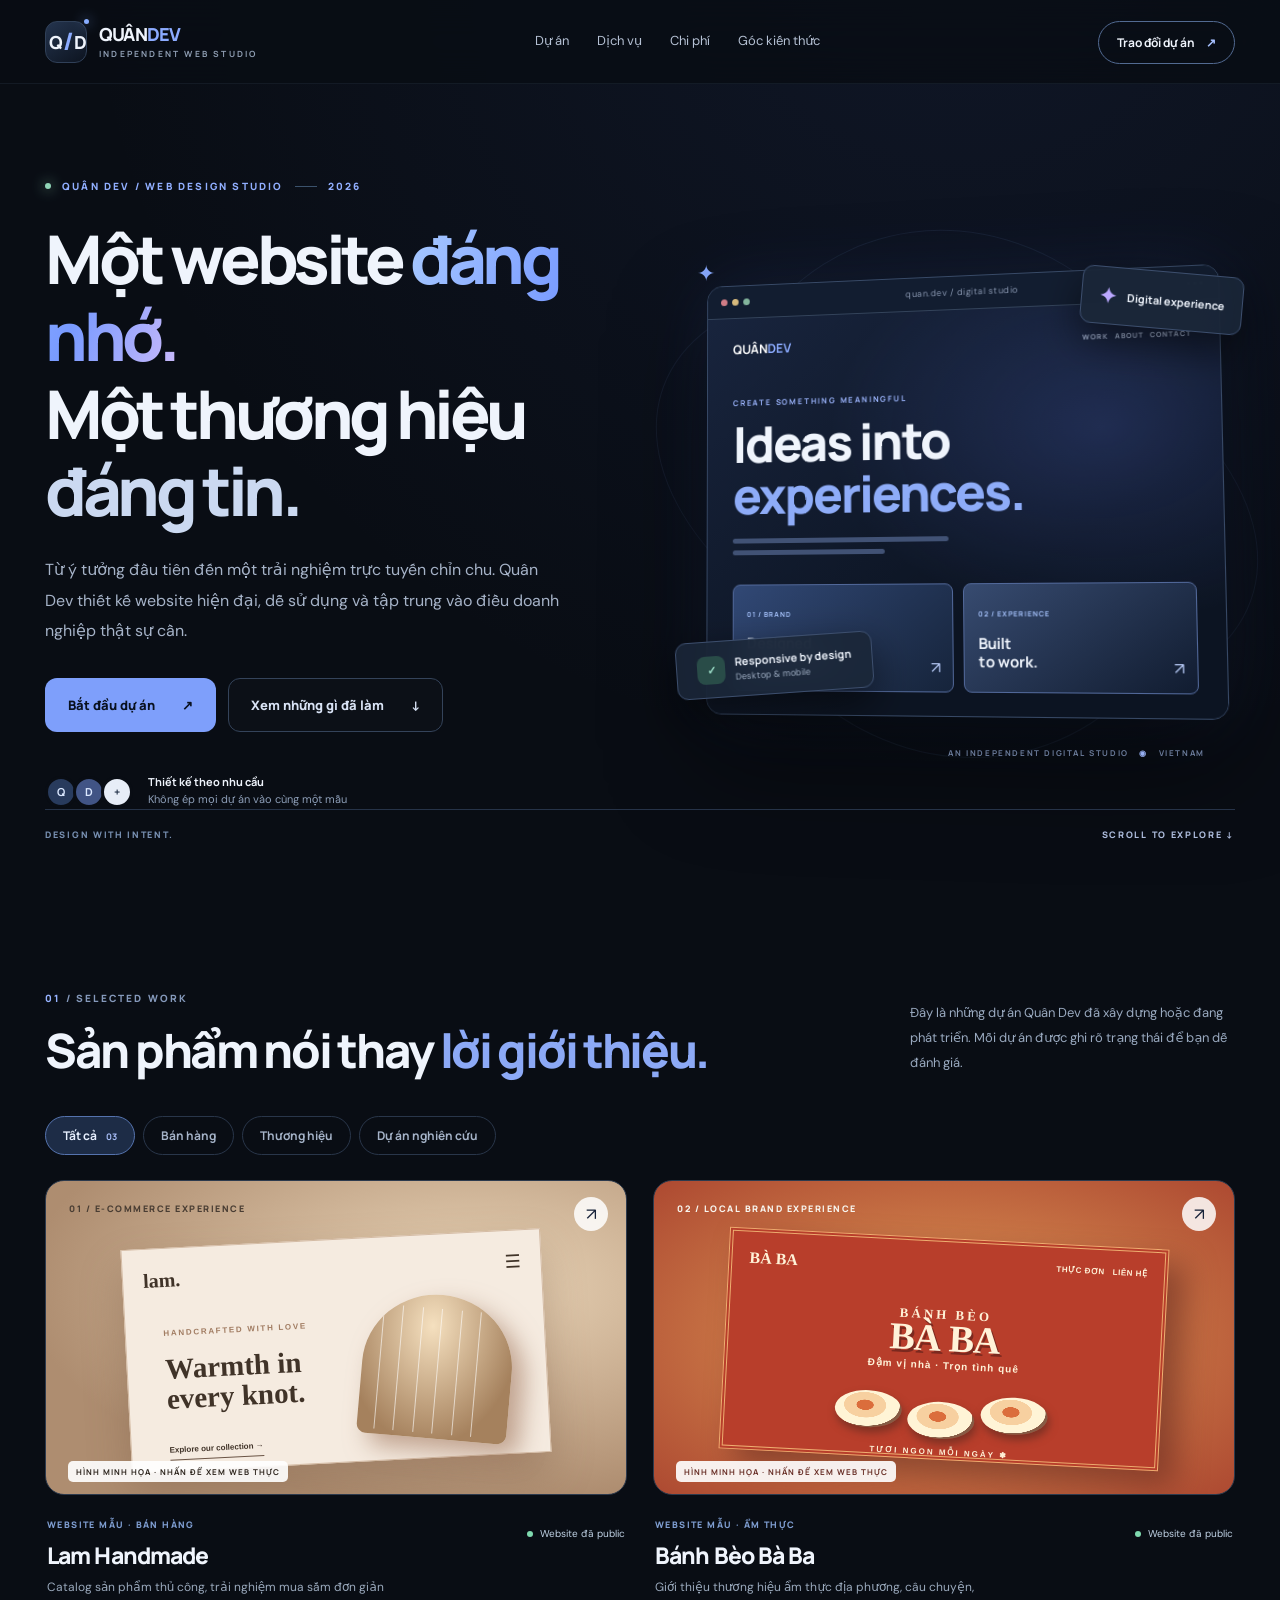
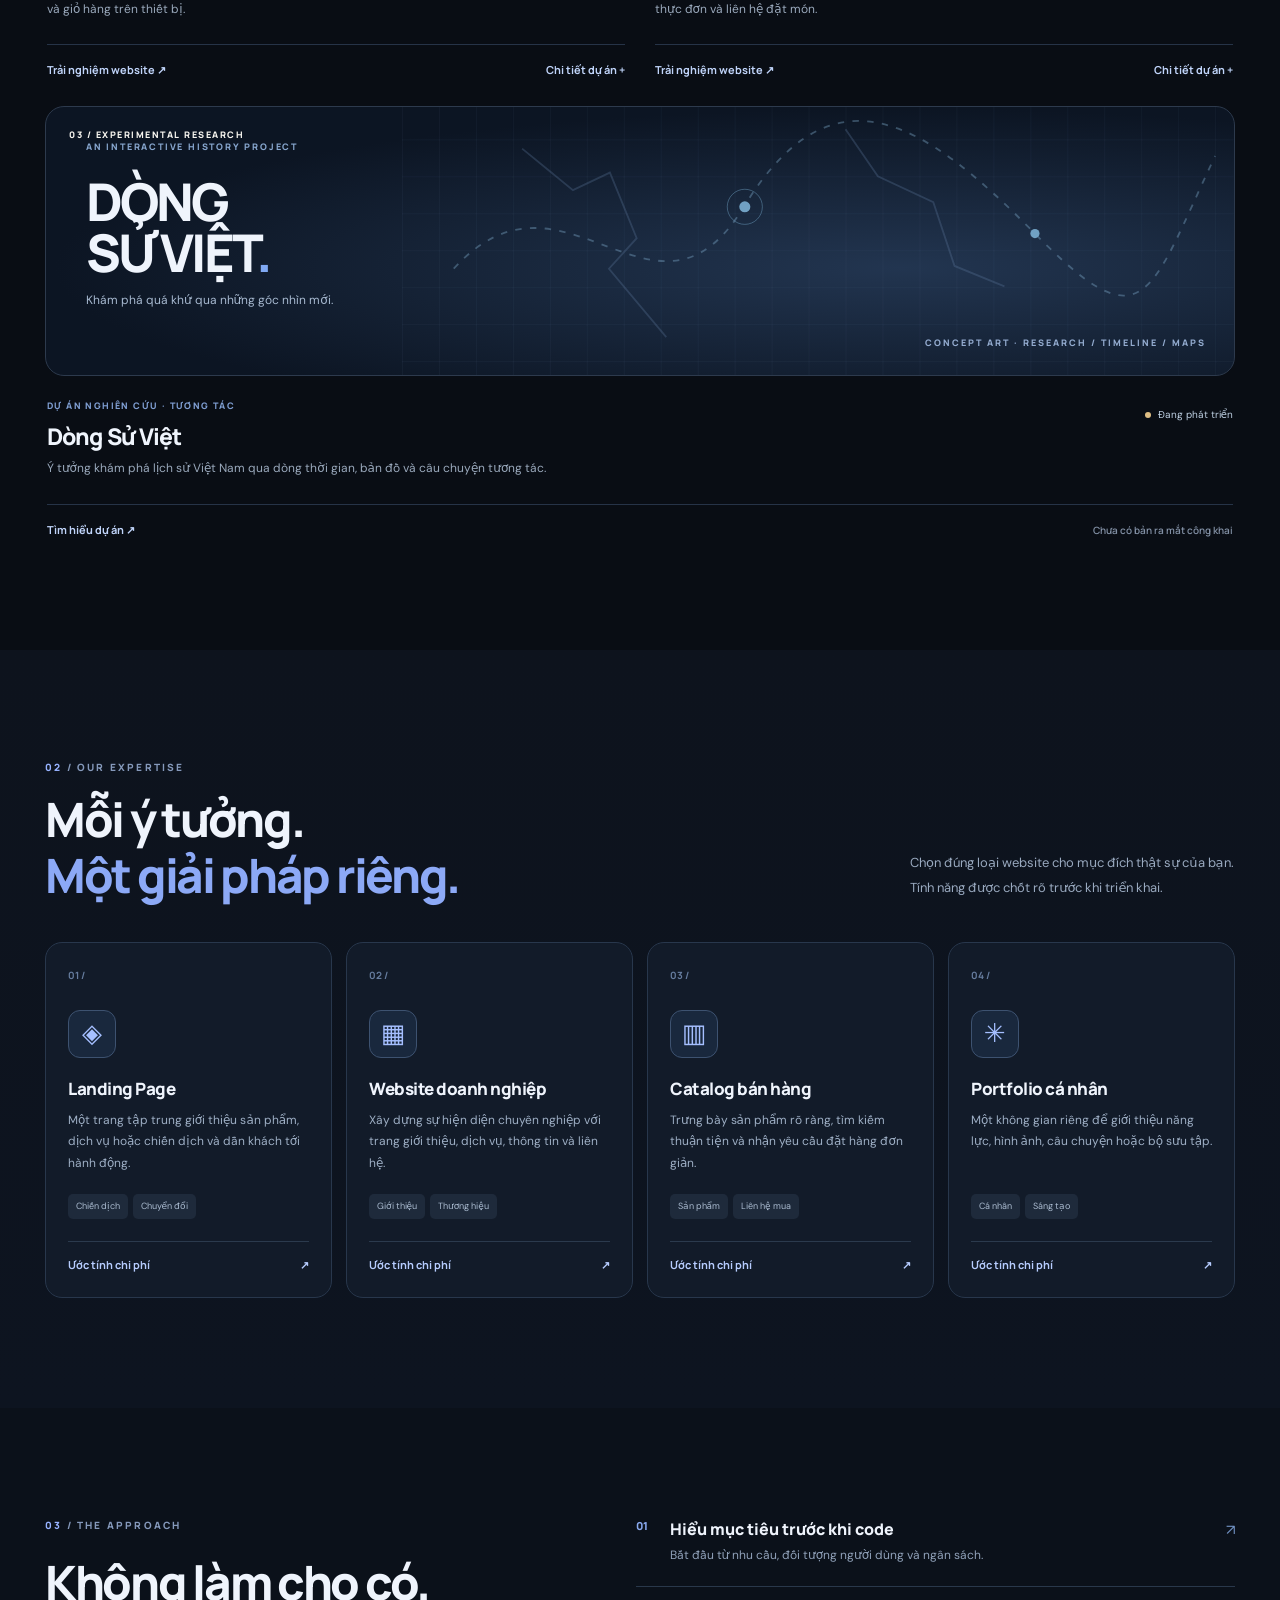
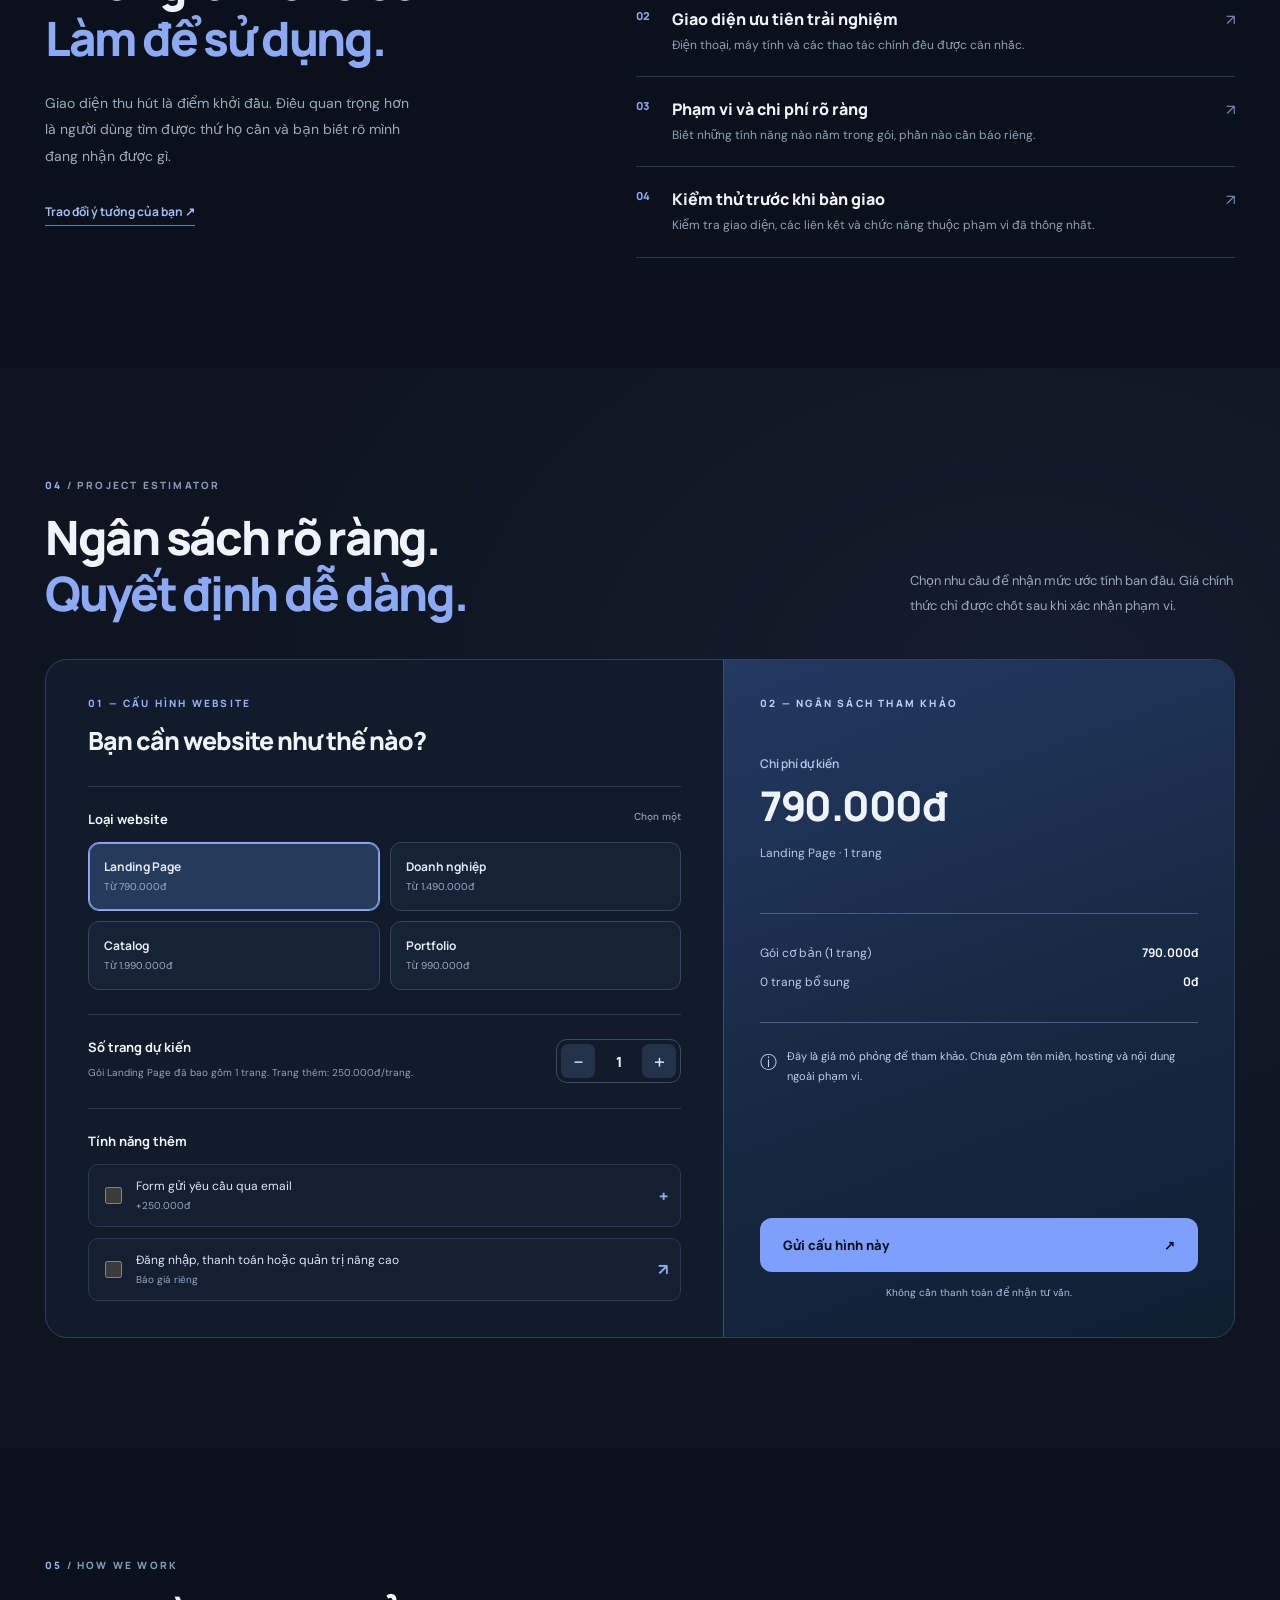
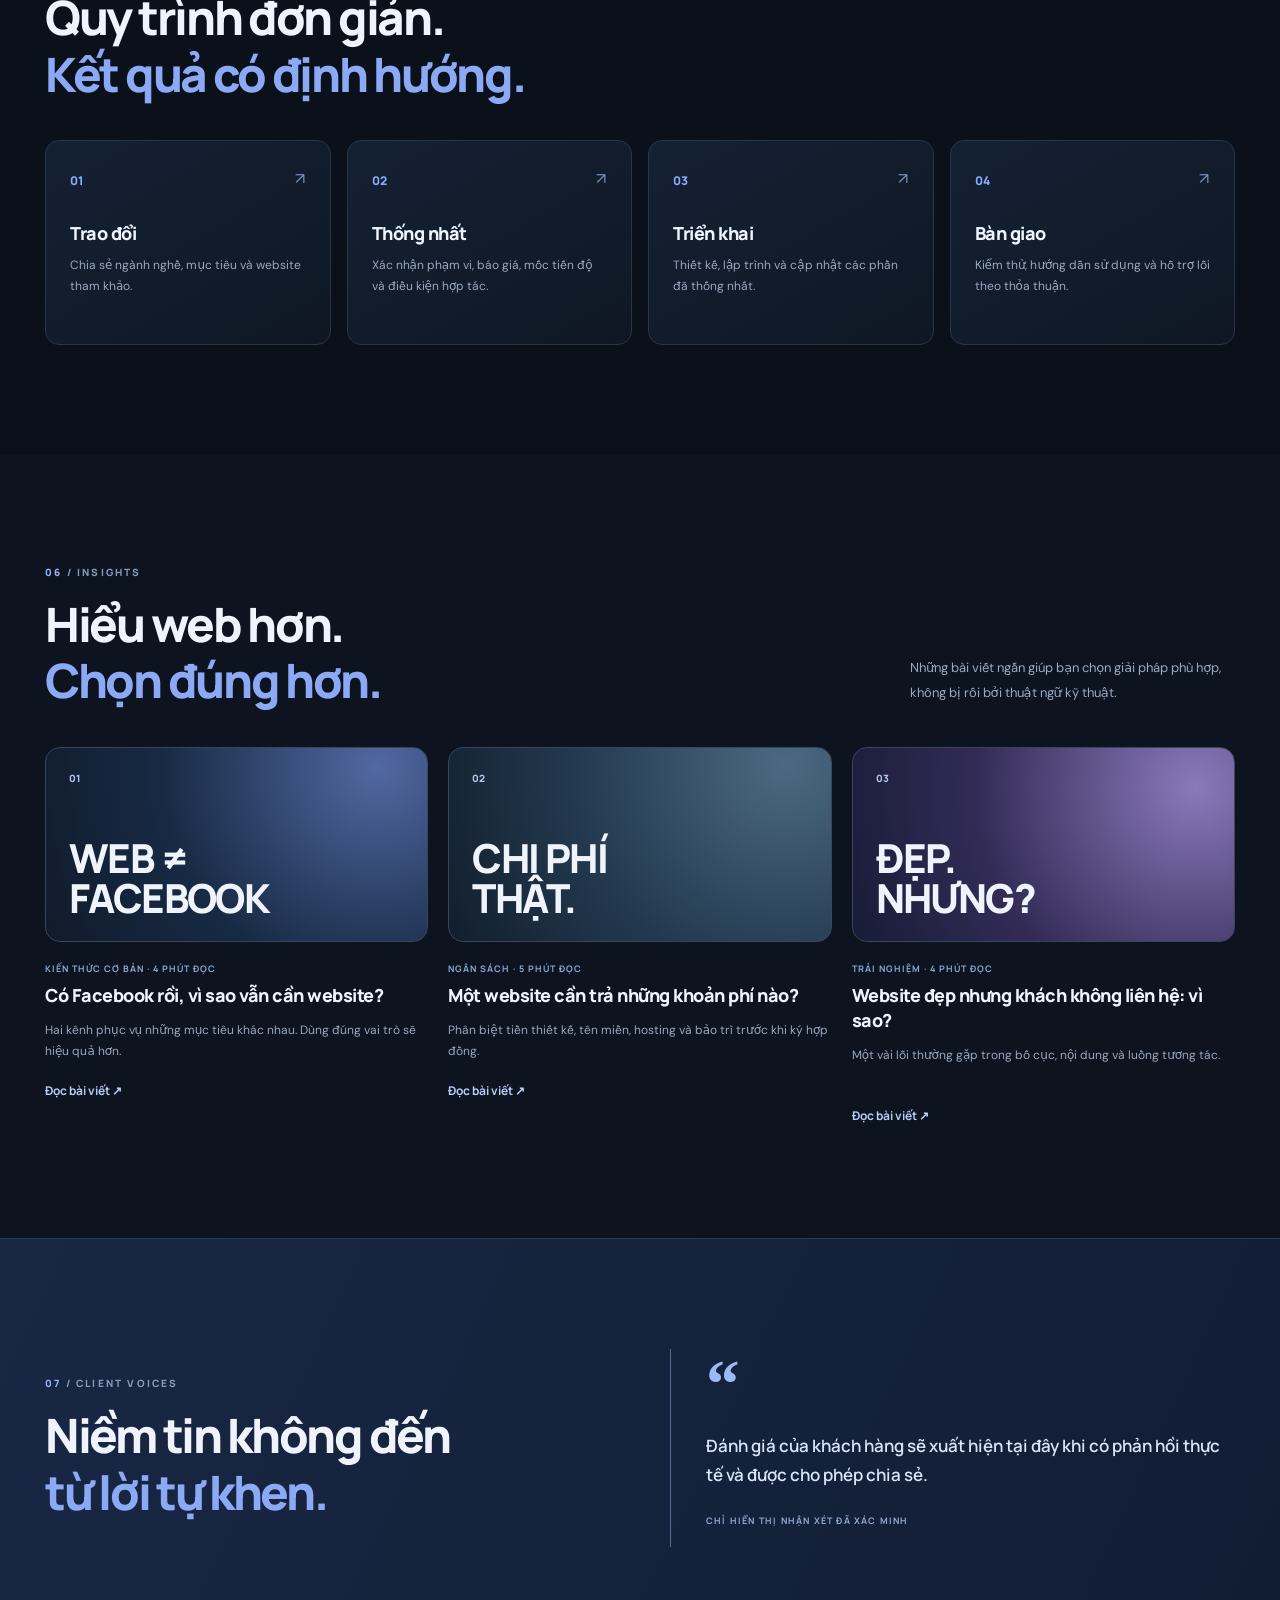
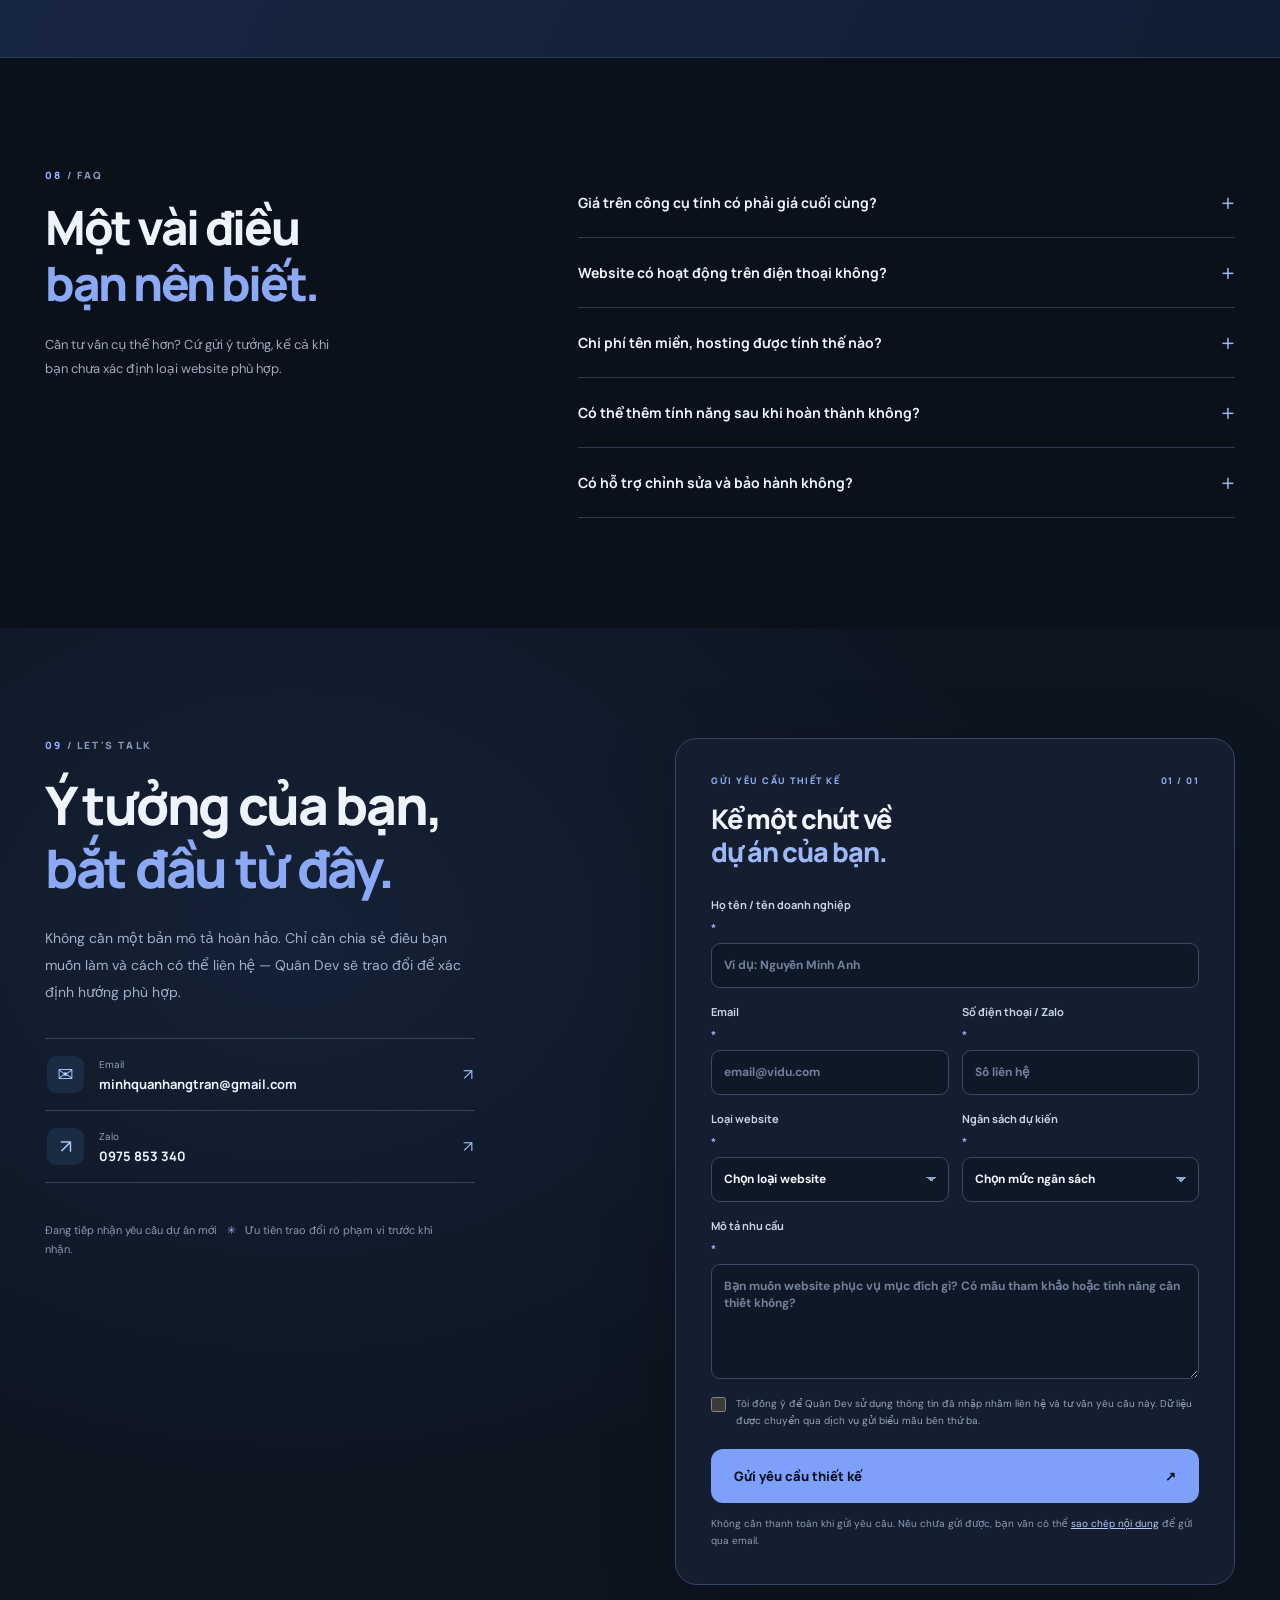
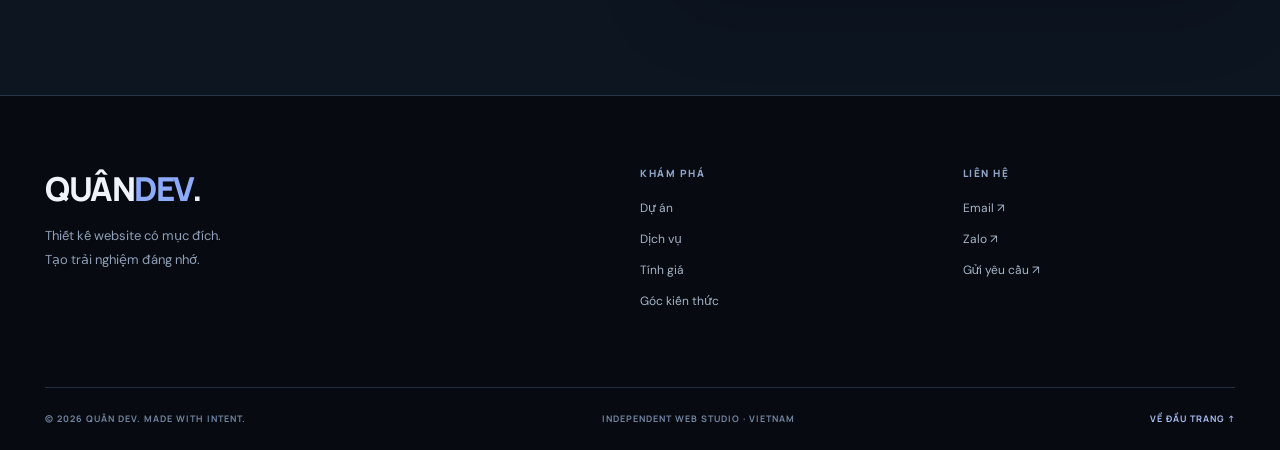
==== commit 2ea190c0: "Add files via upload" ====
--- a/index.html
+++ b/index.html
@@ -1,88 +1,164 @@
 <!doctype html>
 <html lang="vi">
 <head>
-<meta charset="utf-8">
-<meta name="viewport" content="width=device-width, initial-scale=1">
-<meta name="theme-color" content="#f2f0e8">
-<meta name="description" content="Quân Dev thiết kế website theo mục tiêu kinh doanh: landing page, website doanh nghiệp, catalog, portfolio. Xem dự án mẫu, demo theo ngành, ước tính chi phí và gửi yêu cầu.">
-<meta name="robots" content="index,follow">
-<link rel="canonical" href="https://quan-dev-offiicial.github.io/QuanDev-official/">
-<meta property="og:type" content="website"><meta property="og:locale" content="vi_VN">
-<meta property="og:title" content="Quân Dev — Website có cá tính. Công việc có kết quả.">
-<meta property="og:description" content="Thiết kế website cho người kinh doanh và nhà sáng tạo. Xem dự án, demo thực tế, tính ngân sách và trao đổi trực tiếp.">
-<meta property="og:url" content="https://quan-dev-offiicial.github.io/QuanDev-official/">
-<meta property="og:image" content="https://quan-dev-offiicial.github.io/QuanDev-official/assets/social-card.png">
-<meta name="twitter:card" content="summary_large_image">
-<link rel="icon" href="favicon.svg" type="image/svg+xml">
-<link rel="stylesheet" href="styles.css">
-<script src="app.js" defer></script>
-<script type="application/ld+json">{"@context":"https://schema.org","@type":"ProfessionalService","name":"Quân Dev","description":"Thiết kế và phát triển website độc lập theo nhu cầu","url":"https://quan-dev-offiicial.github.io/QuanDev-official/","email":"minhquanhangtran@gmail.com","areaServed":"VN","sameAs":["https://github.com/quan-dev-offiicial"]}</script>
-<title>Quân Dev — Digital Studio | Thiết kế website có mục đích</title>
+  <meta charset="UTF-8">
+  <meta name="viewport" content="width=device-width, initial-scale=1">
+  <meta name="theme-color" content="#090d14">
+  <meta name="description" content="Quân Dev thiết kế website hiện đại, chú trọng trải nghiệm, minh bạch chi phí. Xem dự án mẫu và nhận ước tính giá cho website của bạn.">
+  <meta property="og:type" content="website">
+  <meta property="og:title" content="Quân Dev — Thiết kế website có mục đích">
+  <meta property="og:description" content="Giao diện hiện đại. Quy trình rõ ràng. Thiết kế website theo mục tiêu kinh doanh.">
+  <meta name="color-scheme" content="dark">
+  <title>Quân Dev — Thiết kế website có mục đích</title>
+  <link rel="icon" href="favicon.svg" type="image/svg+xml">
+  <link rel="stylesheet" href="styles.css">
+  <script src="app.js" defer></script>
 </head>
 <body>
-<a class="skip" href="#main">Chuyển đến nội dung</a>
-<div class="announce"><div class="shell announce-in"><span><span class="live-pulse"></span> NHẬN TƯ VẤN WEBSITE THEO NHU CẦU</span><span>ĐỘC LẬP · VIỆT NAM <span class="announce-star">✳</span> 2026</span></div></div>
-<header class="site-header" id="top"><div class="shell nav">
-<a class="brand" href="./" aria-label="Quân Dev — Trang chủ"><span class="brand-emblem">Q<span>/</span>D</span><span class="brand-small">QUÂN DEV<small>INDEPENDENT DIGITAL STUDIO</small></span></a>
-<nav class="nav-links" id="navLinks" aria-label="Điều hướng chính"><a href="#work">Dự án</a><a href="#demos">Demo</a><a href="#services">Dịch vụ</a><a href="#estimate">Tính giá</a><a href="#process">Quy trình</a><a href="#contact" class="nav-mobile-contact">Liên hệ ↗</a></nav>
-<a class="nav-cta" href="#contact">Bắt đầu dự án <span aria-hidden="true">↗</span></a>
-<button id="navToggle" class="nav-toggle" aria-label="Mở menu" aria-controls="navLinks" aria-expanded="false"><span></span><span></span></button>
-</div></header>
-<main id="main">
-<section class="hero"><div class="shell hero-main">
-<div class="hero-intro"><p class="eyebrow"><span class="index-dot"></span> DIGITAL DESIGN / DEVELOPMENT / EXPERIENCE</p>
-<h1>Website<br><span class="hero-italic">có cá tính.</span><br><span class="hero-outline">Làm được việc.</span></h1>
-<div class="hero-rule"></div><div class="hero-bottom"><p>Quân Dev thiết kế và xây dựng website cho cá nhân, cửa hàng và thương hiệu. Đẹp là điểm khởi đầu. <strong>Dễ sử dụng và đúng mục tiêu</strong> mới là điều quan trọng.</p><div class="hero-buttons"><a class="btn btn-ink" href="#work">Khám phá dự án <span>↘</span></a><a class="text-arrow" href="#contact">Trao đổi miễn phí <span>↗</span></a></div></div>
-</div>
-<div class="hero-art" aria-label="Minh họa phong cách thiết kế website của Quân Dev"><div class="hero-art-top"><span>QUÂN DEV / SELECTED VISUALS</span><span>NO. 001—026</span></div>
-<div class="hero-poster"><div class="poster-top">FORM FOLLOWS <span>✳</span> PURPOSE</div><div class="poster-ridge"></div><div class="poster-type">MADE<br><em>to</em> <span>matter.</span></div><div class="poster-small">DESIGNING FOR HUMAN CONNECTION<br>AND REAL-WORLD BUSINESS</div><div class="poster-circle">QD<span>↗</span></div></div>
-<div class="hero-art-bottom"><span>01 / TƯ DUY THIẾT KẾ</span><span>THIẾT KẾ KHÔNG ĐẠI TRÀ</span></div></div>
-</div><div class="shell hero-footnote"><span>SCROLL TO EXPLORE ↓</span><span>Ý TƯỞNG → THIẾT KẾ → TRIỂN KHAI</span><span>Q/D © 2026</span></div></section>
+  <a class="skip-link" href="#main">Bỏ qua điều hướng</a>
+  <div class="page-glow" aria-hidden="true"></div>
 
-<section class="section work-section" id="work"><div class="shell"><div class="section-kicker">01 / SELECTED WORK</div><div class="section-head"><h2>Sản phẩm<br><em>nói thay lời giới thiệu.</em></h2><p>Không có con số thành tích bịa đặt. Chỉ có những sản phẩm đã xây, bản demo và các dự án đang phát triển — phân biệt rõ ràng.</p></div>
-<div class="work-grid">
-<article class="work-card work-lam"><div class="work-art"><div class="work-art-caption">WEBSITE MẪU / THỦ CÔNG</div><div class="lam-preview"><div class="lam-top">lam<span>●</span> handmade</div><div class="lam-scene"><span class="lam-vase"></span><span class="lam-branch"></span></div><p>CRAFTED<br>WITH CARE.</p><small>Slow-made · thoughtfully found</small></div><span class="art-circle">01 ↗</span></div><div class="work-meta"><div><span class="micro">CATALOG / HANDMADE</span><h3>Lam Handmade</h3><p>Website mẫu giới thiệu sản phẩm thủ công, danh mục và trải nghiệm tìm hiểu sản phẩm.</p></div><span class="status">DEMO ĐÃ XÂY</span></div><div class="work-actions"><a href="cases/lam-handmade.html">Đọc case study <span>↗</span></a><a href="https://quan-dev-offiicial.github.io/Lam_Handmade/" target="_blank" rel="noopener noreferrer">Mở website gốc ↗</a></div></article>
-<article class="work-card work-baba"><div class="work-art"><div class="work-art-caption">WEBSITE MẪU / ẨM THỰC</div><div class="baba-preview"><div class="baba-arches"></div><span class="baba-kicker">ẨM THỰC MIỀN TÂY</span><strong>BÁNH BÈO<br>BÀ BA.</strong><div class="baba-plate"><span></span><span></span><span></span></div><small>MỘC MẠC · THÂN QUEN · ĐẬM VỊ</small></div><span class="art-circle">02 ↗</span></div><div class="work-meta"><div><span class="micro">FOOD & BRAND</span><h3>Bánh Bèo Bà Ba</h3><p>Website mẫu dành cho một thương hiệu ẩm thực, tập trung vào câu chuyện và thực đơn.</p></div><span class="status">DEMO ĐÃ XÂY</span></div><div class="work-actions"><a href="cases/banh-beo-ba-ba.html">Đọc case study <span>↗</span></a><a href="https://banhbeobaba.github.io/banh-beo-ba-ba-v1/" target="_blank" rel="noopener noreferrer">Mở website gốc ↗</a></div></article>
-<article class="work-card work-history"><div class="work-art"><div class="work-art-caption">CONCEPT / NGHIÊN CỨU</div><div class="history-preview"><span class="history-year">1945</span><span class="history-line"></span><strong>DÒNG<br><i>SỬ VIỆT</i></strong><span class="history-years">938 · 1010 · 1789 · 1945</span></div><span class="art-circle">03 ↗</span></div><div class="work-meta"><div><span class="micro">EDUCATION / INTERACTION</span><h3>Dòng Sử Việt</h3><p>Ý tưởng khám phá lịch sử qua dòng thời gian và các điểm tương tác. Chưa công bố sản phẩm hoàn chỉnh.</p></div><span class="status status-wip">ĐANG PHÁT TRIỂN</span></div><div class="work-actions"><a href="cases/dong-su-viet.html">Xem hướng phát triển <span>↗</span></a></div></article>
-</div></div></section>
+  <header class="site-header" id="top">
+    <div class="container header-inner">
+      <a class="brand" href="#top" aria-label="Quân Dev — Trang chủ">
+        <span class="brand-mark">Q<span class="mark-slash">/</span>D<span class="brand-spark"></span></span>
+        <span class="brand-name">QUÂN<span>DEV</span><small>INDEPENDENT WEB STUDIO</small></span>
+      </a>
+      <nav class="main-nav" id="mainNav" aria-label="Điều hướng chính">
+        <a href="#projects">Dự án</a>
+        <a href="#services">Dịch vụ</a>
+        <a href="#pricing">Chi phí</a>
+        <a href="#insights">Góc kiến thức</a>
+        <a class="mobile-nav-cta" href="#contact">Gửi yêu cầu ↗</a>
+      </nav>
+      <div class="header-right">
+        <a class="header-contact" href="#contact">Trao đổi dự án <span aria-hidden="true">↗</span></a>
+        <button class="nav-toggle" type="button" aria-label="Mở menu" aria-controls="mainNav" aria-expanded="false"><span></span><span></span></button>
+      </div>
+    </div>
+    <div class="reading-progress" aria-hidden="true"><span id="readingProgress"></span></div>
+  </header>
 
-<section class="section demo-section" id="demos"><div class="shell"><div class="section-kicker">02 / LIVE CONCEPTS</div><div class="section-head"><h2>Thử một website.<br><em>Trước khi đặt làm.</em></h2><p>Bốn demo tương tác do Quân Dev xây để khách hình dung website theo từng ngành. Đây là <strong>thương hiệu hư cấu dùng để trình diễn</strong>, không phải khách hàng thực.</p></div>
-<div class="demo-grid">
-<a class="demo-tile demo-food" href="demos/am-thuc/"><span class="demo-no">DEMO 01 / 04</span><div class="demo-decoration food-deco"></div><div class="demo-copy"><span>NHÀ HÀNG / QUÁN ĂN</span><strong>MƠ<br>KITCHEN<span class="demo-star">✳</span></strong><small>Thực đơn có lọc món + giỏ hàng mẫu</small></div><span class="demo-open" aria-hidden="true">↗</span></a>
-<a class="demo-tile demo-stay" href="demos/homestay/"><span class="demo-no">DEMO 02 / 04</span><div class="demo-decoration stay-deco"></div><div class="demo-copy"><span>HOMESTAY / DU LỊCH</span><strong>MÂY<br><i>STAY.</i></strong><small>Khám phá phòng + tạo yêu cầu lưu trú mẫu</small></div><span class="demo-open" aria-hidden="true">↗</span></a>
-<a class="demo-tile demo-barber" href="demos/barber/"><span class="demo-no">DEMO 03 / 04</span><div class="demo-decoration barber-deco"></div><div class="demo-copy"><span>BARBERSHOP / DỊCH VỤ</span><strong>NORTH<br>CUT_</strong><small>Chọn dịch vụ + lịch hẹn mẫu</small></div><span class="demo-open" aria-hidden="true">↗</span></a>
-<a class="demo-tile demo-shop" href="demos/catalog/"><span class="demo-no">DEMO 04 / 04</span><div class="demo-decoration shop-deco"></div><div class="demo-copy"><span>CATALOG / CỬA HÀNG</span><strong>ORBIT<br>GOODS.</strong><small>Lọc sản phẩm + giỏ hàng trên trình duyệt</small></div><span class="demo-open" aria-hidden="true">↗</span></a>
-</div><p class="demo-note">✳ Demo chỉ dùng để trải nghiệm chức năng và giao diện. Không có giao dịch, thanh toán hay đặt chỗ thật.</p></div></section>
+  <main id="main">
+    <section class="hero section" aria-labelledby="heroTitle">
+      <div class="container hero-grid">
+        <div class="hero-copy">
+          <div class="eyebrow"><span class="live-dot"></span> QUÂN DEV / WEB DESIGN STUDIO <span class="eyebrow-line"></span> 2026</div>
+          <h1 id="heroTitle">Một website <span class="gradient-text">đáng nhớ.</span><br> Một thương hiệu <span class="stroke-word">đáng tin.</span></h1>
+          <p class="hero-description">Từ ý tưởng đầu tiên đến một trải nghiệm trực tuyến chỉn chu. Quân Dev thiết kế website hiện đại, dễ sử dụng và tập trung vào điều doanh nghiệp thật sự cần.</p>
+          <div class="hero-actions">
+            <a class="btn btn-primary" href="#contact">Bắt đầu dự án <span aria-hidden="true">↗</span></a>
+            <a class="btn btn-outline" href="#projects">Xem những gì đã làm <span aria-hidden="true">↓</span></a>
+          </div>
+          <div class="hero-trust"><span class="hero-trust-avatars"><i>Q</i><i>D</i><i>+</i></span><span><b>Thiết kế theo nhu cầu</b><small>Không ép mọi dự án vào cùng một mẫu</small></span></div>
+        </div>
+        <div class="hero-visual" aria-label="Minh họa không gian thiết kế website Quân Dev">
+          <div class="orbit orbit-one"></div><div class="orbit orbit-two"></div>
+          <div class="visual-star visual-star-one">✦</div><div class="visual-star visual-star-two">✧</div>
+          <div class="browser-window">
+            <div class="browser-bar"><span class="browser-dots"><i></i><i></i><i></i></span><span class="browser-address">quan.dev / digital studio</span><span class="browser-menu">⋯</span></div>
+            <div class="browser-body">
+              <div class="browser-nav"><b>QUÂN<span>DEV</span></b><span>WORK&nbsp;&nbsp; ABOUT&nbsp;&nbsp; CONTACT</span></div>
+              <div class="browser-label">CREATE SOMETHING MEANINGFUL</div>
+              <div class="browser-headline">Ideas into<br><em>experiences.</em></div>
+              <div class="browser-subline"><span></span><span></span></div>
+              <div class="browser-showcase"><div><span>01 / BRAND</span><strong>Designed<br>to stand out.</strong><i>↗</i></div><div><span>02 / EXPERIENCE</span><strong>Built<br>to work.</strong><i>↗</i></div></div>
+            </div>
+          </div>
+          <div class="floating-chip floating-chip-top"><span class="chip-icon">✦</span> Digital experience</div>
+          <div class="floating-chip floating-chip-bottom"><span class="chip-check">✓</span><span>Responsive by design<small>Desktop & mobile</small></span></div>
+          <div class="visual-bottom-caption">AN INDEPENDENT DIGITAL STUDIO <span>◉</span> VIETNAM</div>
+        </div>
+      </div>
+      <div class="container hero-bottom-rule"><span>DESIGN WITH INTENT.</span><span>SCROLL TO EXPLORE <span aria-hidden="true">↓</span></span></div>
+    </section>
 
-<section class="section services-section" id="services"><div class="shell"><div class="section-kicker">03 / WHAT WE DO</div><div class="section-head"><h2>Không bán một mẫu web.<br><em>Giải quyết một nhu cầu.</em></h2><p>Chọn đúng giải pháp thay vì trả tiền cho tính năng không dùng đến.</p></div>
-<div class="service-list">
-<div class="service-line"><span class="service-num">01</span><div><h3>Landing Page</h3><p>Giới thiệu sản phẩm hoặc chiến dịch, kêu gọi hành động tập trung.</p></div><div class="service-side"><span>TỪ 790.000Đ*</span><a href="#estimate" data-plan="landing" aria-label="Tính giá Landing Page">↗</a></div></div>
-<div class="service-line"><span class="service-num">02</span><div><h3>Website doanh nghiệp</h3><p>Giới thiệu thương hiệu, dịch vụ, đội ngũ và kênh liên hệ rõ ràng.</p></div><div class="service-side"><span>TỪ 1.490.000Đ*</span><a href="#estimate" data-plan="business" aria-label="Tính giá Website doanh nghiệp">↗</a></div></div>
-<div class="service-line"><span class="service-num">03</span><div><h3>Catalog bán hàng</h3><p>Trưng bày sản phẩm, lọc danh mục và nhận yêu cầu mua hàng.</p></div><div class="service-side"><span>TỪ 1.990.000Đ*</span><a href="#estimate" data-plan="catalog" aria-label="Tính giá Catalog bán hàng">↗</a></div></div>
-<div class="service-line"><span class="service-num">04</span><div><h3>Portfolio cá nhân</h3><p>Giới thiệu hình ảnh, dự án, năng lực và phong cách riêng.</p></div><div class="service-side"><span>TỪ 990.000Đ*</span><a href="#estimate" data-plan="portfolio" aria-label="Tính giá Portfolio cá nhân">↗</a></div></div>
-</div><small class="subtle-note">* Mức giá tham khảo theo cấu hình cơ bản của Quân Dev, cần xác nhận chính thức trước khi quảng cáo hoặc ký kết. Chưa gồm domain, hosting và các dịch vụ bên thứ ba.</small></div></section>
+    <section class="work section" id="projects" aria-labelledby="workTitle">
+      <div class="container">
+        <div class="section-heading">
+          <div><div class="section-index"><span>01</span> / SELECTED WORK</div><h2 id="workTitle">Sản phẩm nói thay <span>lời giới thiệu.</span></h2></div>
+          <p>Đây là những dự án Quân Dev đã xây dựng hoặc đang phát triển. Mỗi dự án được ghi rõ trạng thái để bạn dễ đánh giá.</p>
+        </div>
+        <div class="filter-bar" role="group" aria-label="Lọc dự án">
+          <button class="filter-btn active" type="button" data-filter="all" aria-pressed="true">Tất cả <span>03</span></button>
+          <button class="filter-btn" type="button" data-filter="commerce" aria-pressed="false">Bán hàng</button>
+          <button class="filter-btn" type="button" data-filter="brand" aria-pressed="false">Thương hiệu</button>
+          <button class="filter-btn" type="button" data-filter="research" aria-pressed="false">Dự án nghiên cứu</button>
+        </div>
+        <div class="project-grid" id="projectGrid">
+          <article class="project-card project-lam" data-category="commerce">
+            <a class="project-visual visual-lam" href="https://quan-dev-offiicial.github.io/Lam_Handmade/" target="_blank" rel="noopener noreferrer" aria-label="Mở website mẫu Lam Handmade">
+              <span class="project-label">01 / E-COMMERCE EXPERIENCE</span>
+              <div class="lam-frame"><div class="lam-header">lam. <span>☰</span></div><div class="lam-inner"><small>HANDCRAFTED WITH LOVE</small><b>Warmth in<br>every knot.</b><span>Explore our collection →</span></div><div class="lam-woven"><i></i><i></i><i></i><i></i><i></i><i></i></div></div>
+              <span class="project-visit" aria-hidden="true">↗</span><span class="mockup-note">HÌNH MINH HỌA · NHẤN ĐỂ XEM WEB THỰC</span>
+            </a>
+            <div class="project-bottom"><div><div class="project-tag">WEBSITE MẪU · BÁN HÀNG</div><h3>Lam Handmade</h3><p>Catalog sản phẩm thủ công, trải nghiệm mua sắm đơn giản và giỏ hàng trên thiết bị.</p></div><span class="project-status"><i></i> Website đã public</span></div>
+            <div class="project-links"><a href="https://quan-dev-offiicial.github.io/Lam_Handmade/" target="_blank" rel="noopener noreferrer">Trải nghiệm website ↗</a><button type="button" data-case="lam">Chi tiết dự án +</button></div>
+          </article>
+          <article class="project-card project-baba" data-category="brand">
+            <a class="project-visual visual-baba" href="https://banhbeobaba.github.io/banh-beo-ba-ba-v1/" target="_blank" rel="noopener noreferrer" aria-label="Mở website mẫu Bánh Bèo Bà Ba">
+              <span class="project-label">02 / LOCAL BRAND EXPERIENCE</span>
+              <div class="baba-frame"><div class="baba-header">BÀ BA <span>THỰC ĐƠN&nbsp;&nbsp; LIÊN HỆ</span></div><div class="baba-seal">BÁNH BÈO<br><strong>BÀ BA</strong><small>Đậm vị nhà · Trọn tình quê</small></div><div class="baba-food"><i></i><i></i><i></i></div><div class="baba-footer">TƯƠI NGON MỖI NGÀY ✽</div></div>
+              <span class="project-visit" aria-hidden="true">↗</span><span class="mockup-note">HÌNH MINH HỌA · NHẤN ĐỂ XEM WEB THỰC</span>
+            </a>
+            <div class="project-bottom"><div><div class="project-tag">WEBSITE MẪU · ẨM THỰC</div><h3>Bánh Bèo Bà Ba</h3><p>Giới thiệu thương hiệu ẩm thực địa phương, câu chuyện, thực đơn và liên hệ đặt món.</p></div><span class="project-status"><i></i> Website đã public</span></div>
+            <div class="project-links"><a href="https://banhbeobaba.github.io/banh-beo-ba-ba-v1/" target="_blank" rel="noopener noreferrer">Trải nghiệm website ↗</a><button type="button" data-case="baba">Chi tiết dự án +</button></div>
+          </article>
+          <article class="project-card project-history" data-category="research">
+            <div class="project-visual visual-history">
+              <span class="project-label">03 / EXPERIMENTAL RESEARCH</span>
+              <div class="history-map" aria-hidden="true"><svg viewBox="0 0 900 300" preserveAspectRatio="xMidYMid slice"><defs><pattern id="grid" width="40" height="40" patternUnits="userSpaceOnUse"><path d="M 40 0 L 0 0 0 40" fill="none" stroke="#7795c3" stroke-opacity=".16" stroke-width="1"/></pattern></defs><rect width="900" height="300" fill="url(#grid)"/><path d="M 56 180 C 176 48, 274 270, 370 113 S 565 20, 685 142 S 808 210, 880 58" fill="none" stroke="#8bb9d9" stroke-opacity=".45" stroke-width="2" stroke-dasharray="7 9"/><path d="M 130 50 L 185 95 L 225 76 L 254 147 L 224 180 L 286 254 M 480 29 L 515 80 L 575 108 L 598 177 L 652 199" fill="none" stroke="#6884a8" stroke-opacity=".35" stroke-width="2"/><circle cx="371" cy="113" r="6" fill="#87c0e5"/><circle cx="371" cy="113" r="19" fill="none" stroke="#87c0e5" stroke-opacity=".5"/><circle cx="685" cy="142" r="5" fill="#87c0e5"/></svg></div>
+              <div class="history-text"><span>AN INTERACTIVE HISTORY PROJECT</span><strong>DÒNG<br>SỬ VIỆT<span>.</span></strong><p>Khám phá quá khứ qua những góc nhìn mới.</p></div>
+              <div class="history-corner">CONCEPT ART · RESEARCH / TIMELINE / MAPS</div>
+            </div>
+            <div class="project-bottom"><div><div class="project-tag">DỰ ÁN NGHIÊN CỨU · TƯƠNG TÁC</div><h3>Dòng Sử Việt</h3><p>Ý tưởng khám phá lịch sử Việt Nam qua dòng thời gian, bản đồ và câu chuyện tương tác.</p></div><span class="project-status project-status-wip"><i></i> Đang phát triển</span></div>
+            <div class="project-links"><button type="button" data-case="history">Tìm hiểu dự án ↗</button><span class="quiet-note">Chưa có bản ra mắt công khai</span></div>
+          </article>
+        </div>
+      </div>
+    </section>
 
-<section class="section estimate-section" id="estimate"><div class="shell"><div class="section-kicker">04 / PROJECT ESTIMATOR</div><div class="section-head"><h2>Thử tính ngân sách.<br><em>Không cần đoán mò.</em></h2><p>Chọn phạm vi dự kiến. Công cụ sẽ tính đúng các lựa chọn, nhưng đây vẫn là <strong>ước tính ban đầu</strong>.</p></div>
-<div class="estimator"><div class="estimate-editor"><div class="form-block"><span class="form-step">01 — LOẠI WEBSITE</span><div class="plan-grid" role="group" aria-label="Loại website"><button class="plan-chip selected" data-plan="landing" type="button" aria-pressed="true">Landing Page<small>790.000đ</small></button><button class="plan-chip" data-plan="business" type="button" aria-pressed="false">Doanh nghiệp<small>1.490.000đ</small></button><button class="plan-chip" data-plan="catalog" type="button" aria-pressed="false">Catalog<small>1.990.000đ</small></button><button class="plan-chip" data-plan="portfolio" type="button" aria-pressed="false">Portfolio<small>990.000đ</small></button></div></div>
-<div class="form-block"><span class="form-step">02 — SỐ TRANG</span><div class="pages-input"><span><strong id="pageCount">1</strong> trang <small id="pageIncluded">Gói đã có 1 trang</small></span><div class="count-ctrl"><button type="button" id="pageMinus" aria-label="Giảm số trang">−</button><button type="button" id="pagePlus" aria-label="Tăng số trang">+</button></div></div></div>
-<div class="form-block"><span class="form-step">03 — TÍNH NĂNG BỔ SUNG</span><label class="option-row"><span>Form liên hệ gửi email <small>+250.000đ</small></span><input id="optForm" type="checkbox"></label><label class="option-row" id="cartOption" hidden><span>Giỏ hàng trên trình duyệt <small>+300.000đ</small></span><input id="optCart" type="checkbox"></label><label class="option-row"><span>SEO kỹ thuật mở rộng <small>Cần khảo sát để báo giá</small></span><input id="optSeo" type="checkbox"></label><label class="option-row"><span>Đăng nhập / thanh toán / quản trị <small>Cần tư vấn riêng</small></span><input id="optAdvanced" type="checkbox"></label></div>
-<div class="form-block form-block-last"><span class="form-step">04 — PHÁT SINH NGOÀI GIÁ</span><div class="external-cost"><span>Domain & hosting</span><strong>Chưa bao gồm</strong></div><div class="external-cost"><span>Bảo trì dài hạn</span><strong>Thỏa thuận riêng</strong></div><div class="external-cost"><span>Thời hạn & chỉnh sửa</span><strong>Chốt trong báo giá</strong></div></div></div>
-<aside class="estimate-result"><div class="estimate-result-top">BẢN ƯỚC TÍNH / <span id="quoteRef">QD-2026</span></div><div class="estimate-main"><span>NGÂN SÁCH DỰ KIẾN</span><div class="estimate-amount" id="estimateTotal" aria-live="polite">790.000đ</div><p id="estimateTag">Landing Page · 1 trang</p></div><div id="estimateLines" class="estimate-lines"></div><p id="estimateCaution" class="estimate-caution">* Giá chỉ mang tính tham khảo. Báo giá chính thức sau khi thống nhất yêu cầu.</p><div class="estimate-buttons"><button type="button" id="requestQuote" class="btn btn-paper">Gửi cấu hình này <span>↗</span></button><button type="button" id="downloadQuote" class="outline-on-dark">Tải tóm tắt .txt ↓</button><button type="button" id="copyQuote" class="outline-on-dark">Sao chép báo giá ⧉</button></div></aside>
-</div></div></section>
+    <section class="services section" id="services" aria-labelledby="servicesTitle">
+      <div class="container"><div class="section-heading"><div><div class="section-index"><span>02</span> / OUR EXPERTISE</div><h2 id="servicesTitle">Mỗi ý tưởng.<br><span>Một giải pháp riêng.</span></h2></div><p>Chọn đúng loại website cho mục đích thật sự của bạn. Tính năng được chốt rõ trước khi triển khai.</p></div>
+        <div class="services-grid">
+          <article class="service-card"><span class="service-number">01 /</span><div class="service-icon">◈</div><h3>Landing Page</h3><p>Một trang tập trung giới thiệu sản phẩm, dịch vụ hoặc chiến dịch và dẫn khách tới hành động.</p><div class="service-tags"><span>Chiến dịch</span><span>Chuyển đổi</span></div><a href="#pricing" data-choose-plan="landing">Ước tính chi phí <span>↗</span></a></article>
+          <article class="service-card"><span class="service-number">02 /</span><div class="service-icon">▦</div><h3>Website doanh nghiệp</h3><p>Xây dựng sự hiện diện chuyên nghiệp với trang giới thiệu, dịch vụ, thông tin và liên hệ.</p><div class="service-tags"><span>Giới thiệu</span><span>Thương hiệu</span></div><a href="#pricing" data-choose-plan="business">Ước tính chi phí <span>↗</span></a></article>
+          <article class="service-card"><span class="service-number">03 /</span><div class="service-icon">▥</div><h3>Catalog bán hàng</h3><p>Trưng bày sản phẩm rõ ràng, tìm kiếm thuận tiện và nhận yêu cầu đặt hàng đơn giản.</p><div class="service-tags"><span>Sản phẩm</span><span>Liên hệ mua</span></div><a href="#pricing" data-choose-plan="catalog">Ước tính chi phí <span>↗</span></a></article>
+          <article class="service-card"><span class="service-number">04 /</span><div class="service-icon">✳</div><h3>Portfolio cá nhân</h3><p>Một không gian riêng để giới thiệu năng lực, hình ảnh, câu chuyện hoặc bộ sưu tập.</p><div class="service-tags"><span>Cá nhân</span><span>Sáng tạo</span></div><a href="#pricing" data-choose-plan="portfolio">Ước tính chi phí <span>↗</span></a></article>
+        </div>
+      </div>
+    </section>
 
-<section class="section process-section" id="process"><div class="shell"><div class="section-kicker">05 / HOW IT WORKS</div><div class="section-head"><h2>Từng bước rõ ràng.<br><em>Không hứa suông.</em></h2><p>Mọi thứ cần được thống nhất trước: nội dung, tính năng, sửa đổi, chi phí và bàn giao.</p></div>
-<div class="process-grid"><div class="process-step"><b>01</b><h3>Trao đổi</h3><p>Lắng nghe nhu cầu, mục tiêu, người sử dụng và website tham khảo.</p></div><div class="process-step"><b>02</b><h3>Đề xuất</h3><p>Đưa cấu trúc, phạm vi thực hiện, mức giá và thời gian dự kiến.</p></div><div class="process-step"><b>03</b><h3>Xây dựng</h3><p>Thiết kế, phát triển, kiểm tra hiển thị mobile và từng chức năng.</p></div><div class="process-step"><b>04</b><h3>Bàn giao</h3><p>Thống nhất quyền sở hữu, hướng dẫn chỉnh sửa và chính sách hỗ trợ.</p></div></div>
-<div class="trust-strip"><div><span>KHÔNG ĐÁNH GIÁ GIẢ</span><strong>Chứng minh bằng dự án</strong></div><div><span>KHÔNG GIÁ MẬP MỜ</span><strong>Phạm vi được xác nhận</strong></div><div><span>KHÔNG CHỐT MÙ</span><strong>Kiểm thử trước bàn giao</strong></div></div></div></section>
+    <section class="approach section" aria-labelledby="approachTitle"><div class="container approach-grid"><div><div class="section-index"><span>03</span> / THE APPROACH</div><h2 id="approachTitle">Không làm cho có.<br><span>Làm để sử dụng.</span></h2><p>Giao diện thu hút là điểm khởi đầu. Điều quan trọng hơn là người dùng tìm được thứ họ cần và bạn biết rõ mình đang nhận được gì.</p><a class="text-link" href="#contact">Trao đổi ý tưởng của bạn ↗</a></div><div class="approach-list"><div><b>01</b><span><strong>Hiểu mục tiêu trước khi code</strong><small>Bắt đầu từ nhu cầu, đối tượng người dùng và ngân sách.</small></span><span aria-hidden="true">↗</span></div><div><b>02</b><span><strong>Giao diện ưu tiên trải nghiệm</strong><small>Điện thoại, máy tính và các thao tác chính đều được cân nhắc.</small></span><span aria-hidden="true">↗</span></div><div><b>03</b><span><strong>Phạm vi và chi phí rõ ràng</strong><small>Biết những tính năng nào nằm trong gói, phần nào cần báo riêng.</small></span><span aria-hidden="true">↗</span></div><div><b>04</b><span><strong>Kiểm thử trước khi bàn giao</strong><small>Kiểm tra giao diện, các liên kết và chức năng thuộc phạm vi đã thống nhất.</small></span><span aria-hidden="true">↗</span></div></div></div></section>
 
-<section class="section journal-section" id="journal"><div class="shell"><div class="section-kicker">06 / NOTES FROM THE STUDIO</div><div class="section-head"><h2>Một chút kiến thức.<br><em>Để chọn đúng.</em></h2><p>Những bài viết dành cho người chưa rành website. Không cần biết code mới đọc được.</p></div>
-<div class="journal-list"><a href="journal/website-hay-facebook.html"><span>01 / CHIẾN LƯỢC</span><h3>Có Facebook rồi, có cần website riêng không?</h3><span class="journal-arrow">↗</span></a><a href="journal/chi-phi-website.html"><span>02 / CHI PHÍ</span><h3>Thiết kế web tốn gì ngoài tiền làm web?</h3><span class="journal-arrow">↗</span></a><a href="journal/web-co-chuyen-doi.html"><span>03 / TRẢI NGHIỆM</span><h3>Website đẹp mà khách không liên hệ — vì sao?</h3><span class="journal-arrow">↗</span></a></div></div></section>
+    <section class="pricing section" id="pricing" aria-labelledby="pricingTitle"><div class="container"><div class="section-heading"><div><div class="section-index"><span>04</span> / PROJECT ESTIMATOR</div><h2 id="pricingTitle">Ngân sách rõ ràng.<br><span>Quyết định dễ dàng.</span></h2></div><p>Chọn nhu cầu để nhận mức ước tính ban đầu. Giá chính thức chỉ được chốt sau khi xác nhận phạm vi.</p></div>
+      <div class="estimator-shell">
+        <div class="estimator-controls"><div class="estimator-kicker">01 — CẤU HÌNH WEBSITE</div><h3>Bạn cần website như thế nào?</h3>
+          <div class="field-group"><div class="field-label">Loại website <span>Chọn một</span></div><div class="plan-options" id="planOptions"><button type="button" class="plan-option active" data-plan="landing" aria-pressed="true"><b>Landing Page</b><small>Từ 790.000đ</small></button><button type="button" class="plan-option" data-plan="business" aria-pressed="false"><b>Doanh nghiệp</b><small>Từ 1.490.000đ</small></button><button type="button" class="plan-option" data-plan="catalog" aria-pressed="false"><b>Catalog</b><small>Từ 1.990.000đ</small></button><button type="button" class="plan-option" data-plan="portfolio" aria-pressed="false"><b>Portfolio</b><small>Từ 990.000đ</small></button></div></div>
+          <div class="field-group pages-row"><div><div class="field-label">Số trang dự kiến</div><small class="field-help" id="includedNote">Gói Landing Page đã bao gồm 1 trang.</small></div><div class="counter"><button id="decreasePages" type="button" aria-label="Giảm số trang">−</button><output id="pageCount" aria-live="polite">1</output><button id="increasePages" type="button" aria-label="Tăng số trang">+</button></div></div>
+          <div class="field-group"><div class="field-label">Tính năng thêm</div><label class="feature-check"><input id="addForm" type="checkbox"><span>Form gửi yêu cầu qua email <small>+250.000đ</small></span><b>+</b></label><label class="feature-check" id="cartFeature" hidden><input id="addCart" type="checkbox"><span>Giỏ hàng lưu trên thiết bị <small>+300.000đ</small></span><b>+</b></label><label class="feature-check"><input id="advancedFeature" type="checkbox"><span>Đăng nhập, thanh toán hoặc quản trị nâng cao <small>Báo giá riêng</small></span><b>↗</b></label></div>
+        </div>
+        <aside class="estimate-result" aria-label="Kết quả ước tính"><span class="estimate-top">02 — NGÂN SÁCH THAM KHẢO</span><div class="estimate-result-main"><div class="result-small">Chi phí dự kiến</div><div class="result-price" id="estimatePrice" aria-live="polite">790.000đ</div><p id="estimateDescription">Landing Page · 1 trang</p></div><div class="estimate-breakdown" id="estimateBreakdown"><div><span>Gói cơ bản</span><b>790.000đ</b></div><div><span>Số trang thêm</span><b>0đ</b></div></div><div class="estimate-note"><span>ⓘ</span> Đây là giá mô phỏng để tham khảo. Chưa gồm tên miền, hosting và nội dung ngoài phạm vi.</div><button class="btn btn-primary estimate-cta" type="button" id="useEstimate">Gửi cấu hình này <span>↗</span></button><div class="estimate-footer">Không cần thanh toán để nhận tư vấn.</div></aside>
+      </div></div></section>
 
-<section class="section faq-section" id="faq"><div class="shell faq-layout"><div><div class="section-kicker">07 / FAQ</div><h2>Câu hỏi<br><em>thường gặp.</em></h2><p>Chưa chắc cần loại website nào? Cứ gửi nhu cầu, chúng ta sẽ làm rõ trước khi báo giá.</p></div><div class="faq-list"><details><summary>Giá trên web có phải giá cuối cùng? <span>＋</span></summary><p>Không. Đây là mức tham khảo theo các lựa chọn. Giá chính thức phụ thuộc nội dung, tích hợp, mức độ chỉnh sửa, thời gian và những điều khoản đã thống nhất.</p></details><details><summary>Tên miền và hosting có được tính sẵn? <span>＋</span></summary><p>Chưa. Hai khoản này phụ thuộc nhu cầu và nhà cung cấp. Quân Dev sẽ làm rõ chi phí dự kiến, bên thanh toán và quyền quản lý trước khi triển khai.</p></details><details><summary>Tôi có được chỉnh sửa nội dung sau khi bàn giao? <span>＋</span></summary><p>Có thể, tùy giải pháp: nhận source code, hướng dẫn chỉnh trực tiếp hoặc tích hợp hệ thống quản lý nội dung. Phải thống nhất ngay từ lúc báo giá.</p></details><details><summary>Website có hoạt động trên điện thoại không? <span>＋</span></summary><p>Quân Dev ưu tiên responsive và kiểm tra trải nghiệm trên nhiều kích thước màn hình. Một số chức năng phụ thuộc thiết bị và dịch vụ ngoài sẽ được thử nghiệm riêng.</p></details><details><summary>Có bảo hành hoặc hỗ trợ sau bàn giao không? <span>＋</span></summary><p>Phạm vi sửa lỗi, thời hạn hỗ trợ và các yêu cầu ngoài hợp đồng cần được xác nhận trong báo giá hoặc thỏa thuận bàn giao, không mặc định là miễn phí vô hạn.</p></details><details><summary>Những dự án trên có phải khách đã thuê không? <span>＋</span></summary><p>Không phải tất cả. Các dự án đều có nhãn minh bạch: website mẫu, demo ngành và concept đang phát triển. Chỉ dự án có xác nhận mới được giới thiệu là sản phẩm đã bàn giao cho khách hàng thực.</p></details></div></div></section>
+    <section class="process section" id="process" aria-labelledby="processTitle"><div class="container"><div class="section-heading compact"><div><div class="section-index"><span>05</span> / HOW WE WORK</div><h2 id="processTitle">Quy trình đơn giản.<br><span>Kết quả có định hướng.</span></h2></div></div><div class="steps-grid"><div class="step"><span>01</span><h3>Trao đổi</h3><p>Chia sẻ ngành nghề, mục tiêu và website tham khảo.</p></div><div class="step"><span>02</span><h3>Thống nhất</h3><p>Xác nhận phạm vi, báo giá, mốc tiến độ và điều kiện hợp tác.</p></div><div class="step"><span>03</span><h3>Triển khai</h3><p>Thiết kế, lập trình và cập nhật các phần đã thống nhất.</p></div><div class="step"><span>04</span><h3>Bàn giao</h3><p>Kiểm thử, hướng dẫn sử dụng và hỗ trợ lỗi theo thỏa thuận.</p></div></div></div></section>
 
-<section class="contact-section" id="contact"><div class="shell contact-layout"><div class="contact-left"><span class="section-kicker">08 / GET IN TOUCH</span><h2>Ý tưởng của bạn.<br><em>Bắt đầu ở đây.</em></h2><p>Không cần có bản mô tả hoàn hảo. Chỉ cần cho Quân Dev biết bạn đang muốn làm gì và muốn khách truy cập thực hiện hành động nào.</p><div class="contact-direct"><a href="https://zalo.me/0975853340" target="_blank" rel="noopener noreferrer">ZALO <strong>0975 853 340</strong><span>↗</span></a><a href="mailto:minhquanhangtran@gmail.com">EMAIL <strong>minhquanhangtran@gmail.com</strong><span>↗</span></a></div><small>Gửi yêu cầu là miễn phí, không phải cam kết đặt dịch vụ.</small></div>
-<form class="brief-form" id="briefForm"><div class="brief-head"><span>PROJECT BRIEF / 01</span><span>✳ QUÂN DEV</span></div><h3>Kể về dự án<br><i>của bạn.</i></h3><div class="field"><label for="clientName">Họ tên / Tên doanh nghiệp *</label><input id="clientName" name="name" autocomplete="name" maxlength="120" placeholder="Tên của bạn" required></div><div class="field-row"><div class="field"><label for="clientEmail">Email *</label><input id="clientEmail" name="email" type="email" autocomplete="email" maxlength="160" placeholder="email@example.com" required></div><div class="field"><label for="clientPhone">Số điện thoại / Zalo</label><input id="clientPhone" name="phone" type="tel" autocomplete="tel" inputmode="tel" maxlength="32" placeholder="Không bắt buộc"></div></div><div class="field-row"><div class="field"><label for="clientType">Loại website *</label><select id="clientType" name="project_type" required><option value="">Chọn loại website</option><option>Landing Page</option><option>Website doanh nghiệp</option><option>Catalog bán hàng</option><option>Portfolio cá nhân</option><option>Chưa xác định</option></select></div><div class="field"><label for="clientBudget">Ngân sách dự kiến</label><select id="clientBudget" name="budget"><option value="">Chưa xác định</option><option>Dưới 1 triệu</option><option>1–2 triệu</option><option>2–4 triệu</option><option>Trên 4 triệu</option></select></div></div><div class="field"><label for="clientMessage">Mô tả mong muốn *</label><textarea id="clientMessage" name="message" rows="5" minlength="12" maxlength="3000" placeholder="Bạn muốn khách làm gì khi vào website? Có mẫu tham khảo hoặc chức năng cần thiết nào không?" required></textarea></div><label class="consent"><input type="checkbox" id="clientConsent" required><span>Tôi đồng ý cho Quân Dev sử dụng thông tin trên để liên hệ tư vấn. Dữ liệu gửi qua dịch vụ FormSubmit bên thứ ba theo <a href="privacy.html">chính sách quyền riêng tư</a>.</span></label><label class="honeypot" aria-hidden="true">Website<input name="_honey" id="clientHoney" tabindex="-1" autocomplete="off"></label><div id="formStatus" role="status" aria-live="polite" class="form-status"></div><button type="submit" id="formSubmit" class="btn btn-ink btn-submit">Gửi yêu cầu <span>↗</span></button><div class="form-alternatives"><button type="button" id="copyBrief">Sao chép nội dung</button><button type="button" id="mailBrief">Mở ứng dụng email ↗</button></div><p class="disclaimer">Việc gửi qua FormSubmit cần kết nối Internet và kích hoạt địa chỉ email người nhận. Nếu gửi lỗi, hãy dùng nút email hoặc Zalo.</p>
-</form></div></section>
-</main>
-<footer class="footer"><div class="shell"><div class="footer-top"><a class="footer-wordmark" href="#top">QUÂN<span>DEV.</span></a><a href="#top" class="back-top">VỀ ĐẦU TRANG ↑</a></div><div class="footer-bottom"><span>© <span id="currentYear">2026</span> QUÂN DEV · VIỆT NAM</span><div><a href="privacy.html">Quyền riêng tư</a><a href="https://github.com/quan-dev-offiicial/QuanDev-official" target="_blank" rel="noopener noreferrer">GitHub ↗</a><a href="mailto:minhquanhangtran@gmail.com">Email ↗</a></div><span>DESIGNED WITH INTENT.</span></div></div></footer>
-<div id="toast" class="toast" role="status" aria-live="polite"></div>
-</body></html>
+    <section class="insights section" id="insights" aria-labelledby="insightsTitle"><div class="container"><div class="section-heading"><div><div class="section-index"><span>06</span> / INSIGHTS</div><h2 id="insightsTitle">Hiểu web hơn.<br><span>Chọn đúng hơn.</span></h2></div><p>Những bài viết ngắn giúp bạn chọn giải pháp phù hợp, không bị rối bởi thuật ngữ kỹ thuật.</p></div><div class="blog-grid"><article class="blog-card"><div class="blog-cover blog-a"><span>01</span><strong>WEB ≠<br>FACEBOOK</strong></div><div class="blog-meta">KIẾN THỨC CƠ BẢN · 4 PHÚT ĐỌC</div><h3>Có Facebook rồi, vì sao vẫn cần website?</h3><p>Hai kênh phục vụ những mục tiêu khác nhau. Dùng đúng vai trò sẽ hiệu quả hơn.</p><button type="button" data-article="facebook">Đọc bài viết ↗</button></article><article class="blog-card"><div class="blog-cover blog-b"><span>02</span><strong>CHI PHÍ<br>THẬT.</strong></div><div class="blog-meta">NGÂN SÁCH · 5 PHÚT ĐỌC</div><h3>Một website cần trả những khoản phí nào?</h3><p>Phân biệt tiền thiết kế, tên miền, hosting và bảo trì trước khi ký hợp đồng.</p><button type="button" data-article="cost">Đọc bài viết ↗</button></article><article class="blog-card"><div class="blog-cover blog-c"><span>03</span><strong>ĐẸP.<br>NHƯNG?</strong></div><div class="blog-meta">TRẢI NGHIỆM · 4 PHÚT ĐỌC</div><h3>Website đẹp nhưng khách không liên hệ: vì sao?</h3><p>Một vài lỗi thường gặp trong bố cục, nội dung và luồng tương tác.</p><button type="button" data-article="conversion">Đọc bài viết ↗</button></article></div></div></section>
+
+    <section class="review-band section" id="reviews" aria-labelledby="reviewsTitle"><div class="container review-inner"><div><div class="section-index"><span>07</span> / CLIENT VOICES</div><h2 id="reviewsTitle">Niềm tin không đến<br><span>từ lời tự khen.</span></h2></div><div class="review-content"><span class="review-icon">“</span><p>Đánh giá của khách hàng sẽ xuất hiện tại đây khi có phản hồi thực tế và được cho phép chia sẻ.</p><small>CHỈ HIỂN THỊ NHẬN XÉT ĐÃ XÁC MINH</small></div></div></section>
+
+    <section class="faq section" id="faq" aria-labelledby="faqTitle"><div class="container faq-grid"><div><div class="section-index"><span>08</span> / FAQ</div><h2 id="faqTitle">Một vài điều<br><span>bạn nên biết.</span></h2><p>Cần tư vấn cụ thể hơn? Cứ gửi ý tưởng, kể cả khi bạn chưa xác định loại website phù hợp.</p></div><div class="faq-items"><details><summary>Giá trên công cụ tính có phải giá cuối cùng? <span>+</span></summary><p>Chưa. Đây là ước tính cho phạm vi cơ bản. Báo giá cuối cùng được thống nhất sau khi làm rõ nội dung, tính năng, số lượng trang và thời gian thực hiện.</p></details><details><summary>Website có hoạt động trên điện thoại không? <span>+</span></summary><p>Giao diện responsive cho điện thoại và máy tính là yêu cầu cơ bản của các website được nhận triển khai.</p></details><details><summary>Chi phí tên miền, hosting được tính thế nào? <span>+</span></summary><p>Các khoản tên miền, hosting và dịch vụ trả phí được báo rõ trước khi triển khai; không mặc định đã nằm trong giá thiết kế.</p></details><details><summary>Có thể thêm tính năng sau khi hoàn thành không? <span>+</span></summary><p>Có thể xem xét nâng cấp. Mỗi yêu cầu mới sẽ được đánh giá tính khả thi, ảnh hưởng kỹ thuật và chi phí riêng trước khi thực hiện.</p></details><details><summary>Có hỗ trợ chỉnh sửa và bảo hành không? <span>+</span></summary><p>Số vòng chỉnh sửa, thời gian hỗ trợ lỗi và trách nhiệm vận hành được ghi rõ trong thỏa thuận của từng dự án.</p></details></div></div></section>
+
+    <section class="contact section" id="contact" aria-labelledby="contactTitle"><div class="container contact-grid"><div class="contact-copy"><div class="section-index"><span>09</span> / LET'S TALK</div><h2 id="contactTitle">Ý tưởng của bạn,<br><span>bắt đầu từ đây.</span></h2><p>Không cần một bản mô tả hoàn hảo. Chỉ cần chia sẻ điều bạn muốn làm và cách có thể liên hệ — Quân Dev sẽ trao đổi để xác định hướng phù hợp.</p><div class="contact-methods"><a href="mailto:minhquanhangtran@gmail.com"><span class="method-icon">✉</span><span>Email <b>minhquanhangtran@gmail.com</b></span><span>↗</span></a><a href="https://zalo.me/0975853340" target="_blank" rel="noopener noreferrer"><span class="method-icon">↗</span><span>Zalo <b>0975 853 340</b></span><span>↗</span></a></div><div class="contact-line">Đang tiếp nhận yêu cầu dự án mới <span>✳</span> Ưu tiên trao đổi rõ phạm vi trước khi nhận.</div></div>
+      <form class="brief-form" id="briefForm" novalidate><div class="form-top"><span>GỬI YÊU CẦU THIẾT KẾ</span><span>01 / 01</span></div><h3>Kể một chút về<br><em>dự án của bạn.</em></h3>
+        <div class="form-fields"><label>Họ tên / tên doanh nghiệp <span>*</span><input name="name" id="clientName" type="text" placeholder="Ví dụ: Nguyễn Minh Anh" autocomplete="name" maxlength="120" required></label><div class="form-two"><label>Email <span>*</span><input name="email" id="clientEmail" type="email" placeholder="email@vidu.com" autocomplete="email" maxlength="160" required></label><label>Số điện thoại / Zalo <span>*</span><input name="phone" id="clientPhone" type="tel" inputmode="tel" placeholder="Số liên hệ" autocomplete="tel" maxlength="32" required></label></div><div class="form-two"><label>Loại website <span>*</span><select name="project_type" id="clientProjectType" required><option value="" selected disabled>Chọn loại website</option><option value="Landing Page">Landing Page</option><option value="Website doanh nghiệp">Website doanh nghiệp</option><option value="Catalog bán hàng">Catalog bán hàng</option><option value="Portfolio cá nhân">Portfolio cá nhân</option><option value="Khác / cần tư vấn">Khác / cần tư vấn</option></select></label><label>Ngân sách dự kiến <span>*</span><select name="budget" id="clientBudget" required><option value="" selected disabled>Chọn mức ngân sách</option><option>Dưới 1 triệu</option><option>1–2 triệu</option><option>2–4 triệu</option><option>Trên 4 triệu</option><option>Chưa xác định</option></select></label></div><label>Mô tả nhu cầu <span>*</span><textarea name="message" id="clientMessage" rows="5" maxlength="3000" placeholder="Bạn muốn website phục vụ mục đích gì? Có mẫu tham khảo hoặc tính năng cần thiết không?" required></textarea></label><label class="consent"><input type="checkbox" id="privacyConsent" required><span>Tôi đồng ý để Quân Dev sử dụng thông tin đã nhập nhằm liên hệ và tư vấn yêu cầu này. Dữ liệu được chuyển qua dịch vụ gửi biểu mẫu bên thứ ba.</span></label><div class="honeypot" aria-hidden="true"><label>Để trống trường này<input type="text" id="websiteTrap" name="_honey" tabindex="-1" autocomplete="off"></label></div></div>
+        <button class="btn btn-primary form-submit" id="submitBrief" type="submit"><span>Gửi yêu cầu thiết kế</span><span aria-hidden="true">↗</span></button><p class="form-status" id="formStatus" role="status" aria-live="polite"></p><p class="form-disclaimer">Không cần thanh toán khi gửi yêu cầu. Nếu chưa gửi được, bạn vẫn có thể <button type="button" id="copyBrief">sao chép nội dung</button> để gửi qua email.</p>
+      </form></div></section>
+  </main>
+
+  <footer class="footer"><div class="container"><div class="footer-main"><div><a class="footer-brand" href="#top">QUÂN<span>DEV</span><span class="footer-brand-dot">.</span></a><p>Thiết kế website có mục đích.<br>Tạo trải nghiệm đáng nhớ.</p></div><div class="footer-col"><strong>KHÁM PHÁ</strong><a href="#projects">Dự án</a><a href="#services">Dịch vụ</a><a href="#pricing">Tính giá</a><a href="#insights">Góc kiến thức</a></div><div class="footer-col"><strong>LIÊN HỆ</strong><a href="mailto:minhquanhangtran@gmail.com">Email ↗</a><a href="https://zalo.me/0975853340" target="_blank" rel="noopener noreferrer">Zalo ↗</a><a href="#contact">Gửi yêu cầu ↗</a></div></div><div class="footer-end"><span>© <span id="year">2026</span> QUÂN DEV. MADE WITH INTENT.</span><span>INDEPENDENT WEB STUDIO · VIETNAM</span><a href="#top">VỀ ĐẦU TRANG ↑</a></div></div></footer>
+
+  <dialog class="detail-dialog" id="detailDialog" aria-labelledby="dialogTitle"><div class="dialog-header"><span id="dialogTag">QUÂN DEV / JOURNAL</span><button type="button" id="closeDialog" aria-label="Đóng cửa sổ">✕</button></div><div class="dialog-body" id="dialogBody"></div></dialog>
+  <div class="toast" id="toast" role="status" aria-live="polite"></div>
+</body>
+</html>
--- a/styles.css
+++ b/styles.css
@@ -1,33 +1,135 @@
-/* QUÂN DEV STUDIO — Editorial / expressive / lightweight. No framework. */
-:root{--paper:#f2f0e8;--paper2:#e9e7dd;--ink:#181a16;--muted:#66675f;--line:#c8c9bf;--signal:#e95b32;--dark:#171c19;--white:#fffdf8;--max:1400px;--radius:2px;--shadow:0 18px 75px rgba(18,21,17,.12)}
-*,*::before,*::after{box-sizing:border-box}html{scroll-behavior:smooth;scroll-padding-top:90px}body{margin:0;background:var(--paper);color:var(--ink);font-family:Arial,'Helvetica Neue',sans-serif;-webkit-font-smoothing:antialiased}a{color:inherit;text-decoration:none}button,input,select,textarea{font:inherit}button{cursor:pointer}button:disabled{opacity:.45;cursor:not-allowed}::selection{background:#d6f181;color:#111}img{display:block;max-width:100%}a:focus-visible,button:focus-visible,input:focus-visible,select:focus-visible,textarea:focus-visible,summary:focus-visible{outline:3px solid var(--signal);outline-offset:4px}.shell{width:min(var(--max),calc(100% - 96px));margin:0 auto}.skip{position:fixed;z-index:300;top:-80px;left:24px;background:#fff;color:#111;padding:12px 18px}.skip:focus{top:12px}.announce{background:#191c18;color:#e1e8da;font-size:10px;letter-spacing:1.8px;font-weight:700}.announce-in{display:flex;justify-content:space-between;padding:11px 0}.live-pulse{width:7px;height:7px;border-radius:50%;background:#d6ef9c;display:inline-block;margin-right:9px;box-shadow:0 0 0 4px #d6ef9c20}.announce-star{color:#e0f199;padding:0 8px}.site-header{height:86px;position:sticky;top:0;z-index:70;background:rgba(242,240,232,.96);border-bottom:1px solid #cdcec4;backdrop-filter:blur(20px)}.nav{height:100%;display:flex;align-items:center;justify-content:space-between;gap:32px}.brand{display:flex;align-items:center;gap:12px;min-width:235px}.brand-emblem{font-size:31px;font-weight:900;letter-spacing:-3px;line-height:1}.brand-emblem span{color:var(--signal);padding:0 2px}.brand-small{font-size:12px;font-weight:900;letter-spacing:1px}.brand-small small{display:block;font-size:8px;font-weight:600;letter-spacing:1.9px;color:var(--muted);margin-top:5px}.nav-links{display:flex;align-items:center;gap:28px}.nav-links a{font-size:12px;font-weight:700;transition:color .2s}.nav-links a:hover,.text-arrow:hover{color:var(--signal)}.nav-cta{border:1px solid var(--ink);display:flex;align-items:center;gap:25px;padding:14px 19px;font-size:11px;font-weight:800;letter-spacing:.15px;white-space:nowrap;transition:background .2s,color .2s}.nav-cta:hover{background:var(--ink);color:var(--paper)}.nav-cta span{font-size:20px}.nav-toggle,.nav-mobile-contact{display:none!important}
-/* HERO */
-.hero{position:relative;border-bottom:1px solid var(--line);overflow:hidden}.hero-main{display:grid;grid-template-columns:1.13fr .87fr;min-height:690px;gap:6.5%;padding:55px 0 48px}.hero-intro{display:flex;flex-direction:column;align-items:flex-start;padding-top:22px}.eyebrow,.section-kicker,.micro{font-size:10px;font-weight:800;letter-spacing:2px}.eyebrow{display:flex;align-items:center;gap:10px;white-space:nowrap}.index-dot{width:13px;height:13px;background:var(--signal);display:inline-block;border-radius:50%}.hero h1{font-size:clamp(56px,6.2vw,105px);line-height:.99;letter-spacing:-6px;font-weight:900;margin:53px 0 30px;white-space:nowrap}.hero-italic,.section-head em,.faq-layout em,.contact-left h2 em{font-family:Georgia,'Times New Roman',serif;font-style:italic;font-weight:500;letter-spacing:-4.8px}.hero-outline{color:transparent;-webkit-text-stroke:1.6px var(--ink);font-weight:850}.hero-rule{height:1px;width:100%;background:var(--ink);margin-top:auto}.hero-bottom{display:grid;grid-template-columns:1fr;gap:24px;padding-top:25px}.hero-bottom>p{max-width:515px;font-size:15px;line-height:1.75;color:#51534d;margin:0}.hero-bottom strong{color:var(--ink)}.hero-buttons{display:flex;align-items:center;gap:28px;flex-wrap:wrap}.btn{border:0;display:inline-flex;align-items:center;justify-content:space-between;gap:32px;min-height:55px;padding:16px 22px;font-size:12px;font-weight:800;letter-spacing:.3px;transition:transform .2s,background .2s,color .2s}.btn:hover{transform:translateY(-2px)}.btn-ink{background:var(--ink);color:#fff}.btn-ink:hover{background:#343a31}.btn>span{font-size:21px;font-weight:400}.text-arrow{font-size:12px;font-weight:800;border-bottom:1px solid #333;padding-bottom:6px;display:inline-flex;align-items:center;gap:20px}.text-arrow span{font-size:18px}.hero-art{border-left:1px solid var(--line);padding-left:30px;display:flex;flex-direction:column;min-width:0}.hero-art-top,.hero-art-bottom{display:flex;justify-content:space-between;gap:12px;font-size:9px;font-weight:800;letter-spacing:1.4px}.hero-art-top{margin-bottom:14px}.hero-art-bottom{margin-top:14px}.hero-poster{position:relative;background:#dce6cc;min-height:530px;flex:1;overflow:hidden;border:1px solid #959d8b;padding:25px 24px}.hero-poster::before{content:'';position:absolute;width:520px;height:520px;border-radius:50%;border:1px solid #77916d80;right:-120px;top:-120px}.hero-poster::after{content:'';position:absolute;width:380px;height:380px;border:1px solid #77916d80;border-radius:50%;right:-50px;top:-48px}.poster-top{font:800 10px Arial;letter-spacing:2px;display:flex;justify-content:space-between;position:relative;z-index:1}.poster-top span{color:var(--signal);font-size:22px}.poster-ridge{position:absolute;inset:35% 0 0;background:linear-gradient(148deg,transparent 45%,#506a4d 45% 51%,transparent 51%),linear-gradient(32deg,transparent 40%,#819b73 40% 55%,transparent 55%),linear-gradient(to top,#263d31 0 29%,transparent 29%);opacity:.88}.poster-type{position:absolute;z-index:2;left:24px;top:25%;font-weight:900;letter-spacing:-6px;font-size:clamp(55px,7.3vw,116px);line-height:.79;color:#17291d}.poster-type em{font:italic 55px Georgia,serif;letter-spacing:-3px;color:#fff9de}.poster-type>span{font-size:.66em;letter-spacing:-5px;display:inline-block}.poster-small{position:absolute;left:25px;bottom:27px;font-size:9px;font-weight:800;letter-spacing:1.4px;line-height:1.7;color:#f5f7ea;z-index:2}.poster-circle{position:absolute;right:18px;bottom:23px;border:1px solid #fffbdc;color:#fffbdc;width:100px;height:100px;border-radius:50%;display:flex;flex-direction:column;align-items:center;justify-content:center;font-size:30px;font-weight:900;letter-spacing:-3px;z-index:3}.poster-circle span{font-size:20px;margin-top:-9px;letter-spacing:0}.hero-footnote{display:flex;justify-content:space-between;align-items:center;border-top:1px solid var(--line);padding:17px 0 20px;font-size:9px;font-weight:800;letter-spacing:1.8px;color:#72736a}
-/* BASE SECTION */
-.section{padding:119px 0}.section-kicker{display:flex;align-items:center;gap:15px;color:#565e50}.section-kicker::before{content:'';display:block;width:30px;height:1px;background:var(--signal)}.section-head{display:flex;align-items:flex-end;justify-content:space-between;gap:35px;margin:29px 0 56px}.section-head h2,.faq-layout h2,.contact-left h2{font-weight:900;font-size:clamp(43px,4.9vw,77px);letter-spacing:-4px;line-height:1.06;margin:0}.section-head em,.faq-layout em,.contact-left h2 em{font-size:.94em;letter-spacing:-3.8px}.section-head>p{max-width:345px;font-size:14px;line-height:1.85;color:#5c5e57;margin:0 0 6px}.section-head>p strong{color:var(--ink)}
-/* Work */
-.work-section{background:#f6f4ed}.work-grid{display:grid;grid-template-columns:1fr 1fr;gap:61px 28px}.work-card{min-width:0}.work-history{grid-column:1/-1}.work-art{position:relative;height:380px;overflow:hidden;background:#d8c1a7}.work-art-caption{position:absolute;z-index:3;left:21px;top:20px;font:800 10px Arial;letter-spacing:1.7px;color:#2c312a}.art-circle{position:absolute;z-index:4;top:17px;right:18px;width:45px;height:45px;border:1px solid #262d26;border-radius:50%;display:grid;place-items:center;font-size:12px;font-weight:700}.lam-preview{position:absolute;width:72%;height:86%;bottom:-20px;left:14%;transform:rotate(-7deg);background:#f8ead8;border:1px solid #a98a76;box-shadow:15px 22px 32px #594d4260;padding:18px;overflow:hidden}.lam-top{font:italic 23px Georgia,serif;color:#604e3b}.lam-top span{font-size:10px;padding:0 7px;color:#ac7554}.lam-scene{position:absolute;right:15%;top:20%;width:40%;height:55%;background:radial-gradient(ellipse at 50% 43%,#dac5a7 0%,#a88e72 70%);border-radius:48% 48% 12% 12%;transform:rotate(8deg)}.lam-vase{position:absolute;width:45%;height:50%;background:#d0a984;border-radius:20% 20% 44% 44%;bottom:0;left:29%;box-shadow:inset -12px 0 #b68c68}.lam-branch{position:absolute;width:6px;height:83px;background:#7b7356;left:53%;top:-45%;transform:rotate(-23deg)}.lam-branch::after{content:'';position:absolute;width:55px;height:27px;border-radius:90% 0;background:#687961;left:-45px;top:30px;transform:rotate(-19deg)}.lam-preview p{position:absolute;left:18px;bottom:57px;font:700 36px/.98 Georgia,serif;color:#564333;margin:0}.lam-preview small{position:absolute;left:18px;bottom:25px;font:italic 12px Georgia;color:#856c59}.work-baba .work-art{background:#d48058}.baba-preview{position:absolute;inset:0;background:radial-gradient(circle at 61% 54%,#eab16f 0,#d56b49 73%);display:flex;align-items:center;justify-content:center;flex-direction:column;color:#7c2e21}.baba-arches{position:absolute;inset:45px 16% 22px;border-radius:180px 180px 20px 20px;border:2px solid #f8d0a1}.baba-kicker{font:800 11px Arial;letter-spacing:3px;z-index:1}.baba-preview strong{font:900 clamp(55px,5vw,81px)/.87 Georgia,serif;letter-spacing:-5px;text-align:center;margin-top:13px;z-index:2}.baba-plate{display:flex;gap:7px;margin-top:22px;position:relative;z-index:3}.baba-plate span{width:61px;height:43px;border-radius:50%;background:radial-gradient(circle,#c67149 0 12%,#f3ceb1 13% 27%,#f9e9d1 28% 61%,#b5795b 62%);box-shadow:3px 8px 0 #864a3977}.baba-preview small{position:absolute;bottom:30px;font-size:10px;letter-spacing:2px;font-weight:900}.work-history .work-art{height:340px;background:#192d2e}.work-history .work-art-caption,.work-history .art-circle{color:#dee8dd;border-color:#dee8dd}.history-preview{position:absolute;inset:0;color:#e2d4b6;padding:55px 9%}.history-preview::before{content:'';position:absolute;right:11%;width:330px;height:330px;top:-60px;border:1px solid #9ba88566;border-radius:50%;box-shadow:0 0 0 55px #9ba88508,0 0 0 115px #9ba88508}.history-year{font:italic 44px Georgia,serif;position:absolute;right:19%;top:66px;color:#a5b59b}.history-preview strong{font-size:clamp(50px,7vw,102px);letter-spacing:-5px;line-height:.9;display:block;position:relative;z-index:2}.history-preview strong i{font:italic .93em Georgia,serif;letter-spacing:-4px;color:#b7d1aa}.history-line{position:absolute;top:50%;right:0;width:45%;height:1px;background:#d2d5b057}.history-years{position:absolute;bottom:32px;right:7%;font-size:11px;letter-spacing:3px}.work-meta{display:flex;justify-content:space-between;gap:14px;padding-top:23px}.work-meta h3{font-size:28px;letter-spacing:-1px;margin:10px 0 9px}.work-meta p{font-size:13px;line-height:1.75;max-width:470px;color:#656760;margin:0}.micro{color:#a65036}.status{font-size:9px;letter-spacing:1px;font-weight:800;white-space:nowrap;align-self:flex-start;background:#e2e9d8;padding:8px 9px;margin-top:3px}.status-wip{background:#efe1ce;color:#8b6344}.work-actions{border-top:1px solid #d2d4c9;padding-top:15px;margin-top:20px;display:flex;align-items:center;gap:20px;flex-wrap:wrap}.work-actions a{font-size:11px;font-weight:800;border-bottom:1px solid transparent;padding-bottom:5px}.work-actions a:hover{border-color:currentColor}.work-actions a span{font-size:15px}.work-history .work-meta p{max-width:710px}
-/* demos */
-.demo-section{background:#ebe9df}.demo-grid{display:grid;grid-template-columns:repeat(2,1fr);gap:18px}.demo-tile{height:335px;position:relative;overflow:hidden;padding:24px;display:flex;flex-direction:column;justify-content:space-between;transition:transform .2s}.demo-tile:hover{transform:translateY(-4px)}.demo-no{font-size:10px;font-weight:800;letter-spacing:1.8px;position:relative;z-index:3}.demo-open{position:absolute;top:20px;right:20px;border:1px solid currentColor;border-radius:50%;width:42px;height:42px;display:grid;place-items:center;z-index:3;font-size:19px}.demo-copy{position:relative;z-index:3}.demo-copy>span{font-size:10px;letter-spacing:1.7px;font-weight:900}.demo-copy>strong{display:block;font-weight:900;font-size:clamp(52px,5.5vw,86px);letter-spacing:-5px;line-height:.88;margin:10px 0 15px}.demo-copy small{font-size:12px;font-weight:600}.demo-star{font-size:40px;vertical-align:top;letter-spacing:0;padding-left:10px}.demo-food{background:#da7651;color:#421b11}.demo-stay{background:#cedac5;color:#304333}.demo-barber{background:#1d2421;color:#f4d4a9}.demo-shop{background:#c7c6ff;color:#2b2164}.demo-decoration{position:absolute;z-index:1;pointer-events:none}.food-deco{width:280px;height:280px;border:31px solid #ffca9690;border-radius:50%;right:-13px;top:42px;box-shadow:0 0 0 15px #f8b68b55}.stay-deco{width:230px;height:310px;background:linear-gradient(145deg,#8a9e83,#586c5c);right:45px;top:50px;border-radius:150px 150px 5px 5px;box-shadow:24px 14px 0 #6e876a30}.stay-deco::after{content:'';position:absolute;width:80px;height:130px;background:#dde6c2;bottom:0;left:70px;border-radius:80px 80px 0 0}.barber-deco{width:280px;height:280px;border:2px solid #c5b195;right:-45px;top:45px;transform:rotate(45deg);box-shadow:0 0 0 35px #c5b1951c,0 0 0 95px #c5b19512}.shop-deco{width:235px;height:235px;border-radius:50%;right:15px;top:48px;background:radial-gradient(circle at 34% 34%,#e6deff 10%,#7772ce 70%);box-shadow:22px 22px 0 #817cbb7d}.demo-note{font:600 11px Arial;color:#67695f;margin:22px 0 0}
-/* SERVICES */
-.services-section{background:#f6f4ed}.service-list{border-top:1px solid #aeb0a6}.service-line{display:grid;grid-template-columns:90px 1fr auto;gap:26px;align-items:center;border-bottom:1px solid #b8b9af;padding:33px 2px;transition:padding .2s,background .2s}.service-line:hover{padding-left:20px;background:#e9e9de}.service-num{align-self:start;font-size:11px;color:#777970;letter-spacing:1px;font-weight:700;padding-top:11px}.service-line h3{margin:0 0 7px;font-size:31px;letter-spacing:-1.1px}.service-line p{margin:0;color:#676a62;font-size:13px;line-height:1.65}.service-side{display:flex;align-items:center;gap:30px}.service-side>span{font-weight:900;font-size:10px;letter-spacing:1px}.service-side>a{display:grid;place-items:center;width:50px;height:50px;border:1px solid var(--ink);border-radius:50%;font-size:23px;transition:background .2s,color .2s}.service-side>a:hover{background:var(--ink);color:var(--paper)}.subtle-note{display:block;color:#777a71;font-size:11px;line-height:1.8;margin-top:23px}
-/* ESTIMATOR */
-.estimate-section{background:#e1e5d6}.estimator{display:grid;grid-template-columns:1.05fr .95fr;min-height:690px;border:1px solid #bec5b6;box-shadow:0 5px 0 #c6cebd}.estimate-editor{padding:42px 46px;background:#f6f6ef}.form-block{border-bottom:1px solid #d4d7cd;padding:0 0 30px;margin-bottom:27px}.form-block-last{border:0;margin:0;padding:0}.form-step{font-size:10px;letter-spacing:1.7px;font-weight:900;display:block;margin-bottom:19px}.plan-grid{display:grid;grid-template-columns:1fr 1fr;gap:10px}.plan-chip{border:1px solid #babeb4;text-align:left;padding:18px;background:transparent;font-size:13px;font-weight:900;color:var(--ink);min-height:70px}.plan-chip small{display:block;margin-top:7px;font-size:10px;color:#71776e}.plan-chip.selected{background:#d8e7cb;border-color:#182b1e;box-shadow:inset 0 0 0 1px #182b1e}.pages-input{display:flex;align-items:center;justify-content:space-between}.pages-input>span{font-size:13px;font-weight:700}.pages-input strong{font-size:25px}.pages-input small{display:block;color:#787c72;font-size:11px;font-weight:400;margin-top:4px}.count-ctrl{display:flex;gap:6px}.count-ctrl button{border:1px solid #989f91;background:#f1f2eb;width:39px;height:39px;font-size:22px}.count-ctrl button:hover{background:#e0e9d6}.option-row{display:flex;align-items:center;justify-content:space-between;gap:14px;border-bottom:1px dashed #d0d4c8;padding:12px 0;font-size:12px;font-weight:750;cursor:pointer}.option-row input{appearance:none;flex-shrink:0;width:23px;height:23px;border:1px solid #7e877c;display:grid;place-items:center}.option-row input:checked{background:#183f2a;border-color:#183f2a}.option-row input:checked::after{content:'✓';color:white;font-size:15px}.option-row small{display:block;color:#7d8076;font-weight:400;font-size:11px;margin-top:3px}.external-cost{display:flex;justify-content:space-between;gap:10px;font-size:11px;padding:9px 0}.external-cost strong{font-weight:700;color:#717c6d;text-align:right}.estimate-result{background:#192d20;color:#eff6e5;padding:42px 44px;display:flex;flex-direction:column}.estimate-result-top{display:flex;justify-content:space-between;font-size:10px;letter-spacing:1.4px;font-weight:900;color:#b2cbb1}.estimate-main{padding:75px 0 38px}.estimate-main>span{font-size:11px;letter-spacing:2px;font-weight:800;color:#aabfac}.estimate-amount{font-size:clamp(35px,4.3vw,67px);font-weight:900;letter-spacing:-3px;white-space:nowrap;margin:12px 0 7px}.estimate-main p{font-size:13px;color:#c6d9c5;margin:0}.estimate-lines{border-top:1px solid #4b6d51;border-bottom:1px solid #4b6d51;padding:18px 0}.estimate-line{display:flex;align-items:start;justify-content:space-between;font-size:12px;gap:16px;padding:8px 0;color:#d4e3ce}.estimate-line strong{font-size:12px;white-space:nowrap}.estimate-caution{font-size:11px;color:#b1c8ab;line-height:1.75;padding-top:12px}.estimate-buttons{display:grid;gap:8px;margin-top:auto;padding-top:28px}.btn-paper{background:#e1efba;color:#243628;width:100%}.btn-paper:hover{background:#f5ffd8}.outline-on-dark{border:1px solid #547158;background:none;color:#d4e1cb;padding:10px 14px;font-size:11px;font-weight:700;text-align:center}.outline-on-dark:hover{background:#ffffff13}
-/* PROCESS */
-.process-section{background:#f6f4ed}.process-grid{display:grid;grid-template-columns:repeat(4,1fr);border-top:1px solid #b8bcb1;border-bottom:1px solid #b8bcb1}.process-step{padding:29px 24px 40px;border-right:1px solid #c4c7be}.process-step:first-child{padding-left:0}.process-step:last-child{border:0}.process-step b{display:block;font:italic 41px Georgia,serif;color:#cd683e;margin-bottom:56px}.process-step h3{font-size:23px;margin:0 0 9px;letter-spacing:-.6px}.process-step p{font-size:12px;color:#666b61;line-height:1.8;margin:0}.trust-strip{display:grid;grid-template-columns:repeat(3,1fr);gap:22px;margin-top:30px}.trust-strip>div{padding:16px 0;border-top:2px solid #1c2420}.trust-strip span{display:block;font-size:9px;letter-spacing:1.5px;color:#bb5b3c;font-weight:900;margin-bottom:11px}.trust-strip strong{font-size:16px}
-/* JOURNAL */
-.journal-section{background:#deded2}.journal-list{border-top:1px solid #9da097}.journal-list a{display:grid;grid-template-columns:190px 1fr 60px;align-items:center;gap:20px;padding:29px 0;border-bottom:1px solid #a6aaa0;transition:padding .2s}.journal-list a:hover{padding-left:15px}.journal-list a>span:first-child{font-size:10px;letter-spacing:1.3px;font-weight:800;color:#5e685f}.journal-list h3{font-size:clamp(18px,2.4vw,33px);letter-spacing:-.7px;margin:0}.journal-arrow{font-size:27px;text-align:right}
-/* FAQ */
-.faq-section{background:#f7f5ef}.faq-layout{display:grid;grid-template-columns:.9fr 1.1fr;gap:100px}.faq-layout h2{margin:26px 0}.faq-layout>div:first-child p{font-size:13px;line-height:1.8;max-width:310px;color:#6c6d67}.faq-list{border-top:1px solid #b3b8ae}.faq-list details{border-bottom:1px solid #b3b8ae;padding:24px 0}.faq-list summary{list-style:none;font-size:15px;font-weight:800;cursor:pointer;display:flex;align-items:center;justify-content:space-between;gap:20px}.faq-list summary::-webkit-details-marker{display:none}.faq-list summary span{font-size:24px;font-weight:400;color:#a35235;transition:transform .2s}.faq-list details[open] summary span{transform:rotate(45deg)}.faq-list details p{font-size:13px;line-height:1.85;color:#6a6d65;margin:15px 0 0}
-/* CONTACT */
-.contact-section{background:#ec6c46;padding:120px 0;color:#241f1a}.contact-layout{display:grid;grid-template-columns:.95fr 1.05fr;gap:8%}.contact-left h2{font-size:clamp(48px,5.2vw,83px);margin:37px 0 28px}.contact-left p{font-size:15px;max-width:440px;line-height:1.85}.contact-left>small{display:block;margin-top:35px;font-size:11px}.contact-direct{margin-top:68px;border-top:1px solid #73432e}.contact-direct a{padding:20px 0;border-bottom:1px solid #73432e;display:grid;grid-template-columns:65px 1fr 24px;gap:12px;align-items:center;font-size:10px;font-weight:800;letter-spacing:1.2px}.contact-direct strong{font-size:15px;letter-spacing:0;overflow-wrap:anywhere}.contact-direct a>span{font-size:19px}.brief-form{background:#fbf9f1;padding:37px 43px 36px;color:#151c17;box-shadow:15px 15px 0 #bb4d32}.brief-head{display:flex;align-items:center;justify-content:space-between;font-size:9px;letter-spacing:1.4px;font-weight:900;color:#73796d}.brief-form h3{font-size:44px;line-height:1.04;letter-spacing:-1.8px;margin:27px 0}.brief-form h3 i{font:italic 45px Georgia,serif}.field{margin-bottom:16px}.field label{display:block;margin-bottom:7px;font-size:11px;font-weight:900}.field input,.field select,.field textarea{display:block;width:100%;background:#f8f8f2;border:1px solid #bfc4b9;border-radius:0;color:#1b1f1b;padding:13px 12px;line-height:1.4;font-size:13px;outline-color:#df6b43}.field input::placeholder,.field textarea::placeholder{color:#8f9589}.field textarea{resize:vertical;min-height:110px}.field-row{display:grid;grid-template-columns:1fr 1fr;gap:13px}.consent{display:flex;align-items:start;gap:10px;font-size:11px;line-height:1.7;color:#5b615a;cursor:pointer}.consent input{margin:3px 0 0;flex:0 0 17px;height:17px;accent-color:#36513f}.consent a{text-decoration:underline;font-weight:800}.honeypot{position:absolute!important;height:1px;width:1px;overflow:hidden;clip-path:inset(50%)}.btn-submit{width:100%;margin-top:22px}.form-status{font-size:12px;line-height:1.7;margin-top:12px}.form-status.error{color:#b93423}.form-status.success{color:#1f7c4c}.form-alternatives{display:flex;gap:18px;margin-top:13px;flex-wrap:wrap}.form-alternatives button{border:0;background:transparent;padding:7px 0;text-decoration:underline;font-size:11px;font-weight:800;color:#254431}.disclaimer{color:#788072;font-size:10px;line-height:1.7;margin:18px 0 0}
-/* FOOTER */
-.footer{background:#181c17;color:#e9f0e2;padding:65px 0 25px}.footer-top{display:flex;justify-content:space-between;align-items:center;gap:20px;border-bottom:1px solid #5d6859;padding-bottom:55px}.footer-wordmark{font-weight:900;font-size:clamp(49px,8.4vw,128px);letter-spacing:-8px;line-height:1}.footer-wordmark span{color:#cfe9aa}.back-top{font-size:10px;letter-spacing:1.3px;font-weight:900;white-space:nowrap}.footer-bottom{display:flex;justify-content:space-between;gap:24px;padding-top:24px;color:#acb7aa;font-size:10px;font-weight:700;letter-spacing:1px}.footer-bottom>div{display:flex;gap:25px;flex-wrap:wrap}.footer a:hover{color:#cfe9aa}.toast{position:fixed;bottom:24px;left:50%;transform:translate(-50%,20px);z-index:200;background:#182e22;color:#fff;padding:13px 20px;font-size:12px;box-shadow:0 15px 42px #0003;opacity:0;pointer-events:none;transition:opacity .2s,transform .2s;max-width:90vw;text-align:center}.toast.show{opacity:1;transform:translate(-50%,0)}
-/* INNER / ARTICLE / CASE PAGES */
-.inner-hero{padding:95px 0 60px;background:#ecede3;border-bottom:1px solid #c0c6b8}.inner-hero .section-kicker{margin-bottom:26px}.inner-hero h1{font-weight:900;letter-spacing:-5px;font-size:clamp(52px,7vw,103px);line-height:1;margin:0 0 25px;max-width:1050px}.inner-hero h1 em{font:italic .94em Georgia,serif;letter-spacing:-3px}.inner-hero p{max-width:720px;font-size:16px;line-height:1.8;color:#535b52}.inner-hero .tagline{font-size:10px;letter-spacing:1.5px;font-weight:800;color:#9c4b31;margin-bottom:20px}.inner-body{padding:90px 0;background:#f7f6ef}.inner-grid{display:grid;grid-template-columns:1fr 250px;gap:70px}.prose{max-width:760px}.prose h2{font-size:clamp(25px,3.5vw,43px);letter-spacing:-1.3px;margin:60px 0 20px}.prose h2:first-child{margin-top:0}.prose h3{font-size:22px;margin:32px 0 8px}.prose p,.prose li{font-size:15px;line-height:1.9;color:#52584f}.prose ul{padding-left:22px}.prose blockquote{border-left:4px solid var(--signal);padding:14px 24px;font:italic 25px/1.5 Georgia,serif;background:#e9ece1;margin:38px 0}.prose a{color:#a3472b;text-decoration:underline}.inner-aside{border-top:2px solid var(--ink);padding-top:16px;align-self:start;position:sticky;top:113px}.inner-aside>span{display:block;font-size:10px;letter-spacing:1.3px;color:#777e74;font-weight:800;margin-bottom:16px}.inner-aside strong{display:block;font-size:19px;line-height:1.5}.inner-aside a{font-size:12px;font-weight:800;display:block;margin-top:27px;padding-bottom:9px;border-bottom:1px solid #a0a79a}.inner-aside p{font-size:12px;line-height:1.8;color:#6a7367}.case-list{display:grid;grid-template-columns:repeat(3,1fr);gap:20px;margin:25px 0}.case-list>div{border-top:2px solid var(--ink);padding-top:12px}.case-list b{display:block;font-size:12px;margin-bottom:8px}.case-list p{font-size:12px;margin:0}.cta-banner{padding:55px 0;background:#dfe3d4;border-top:1px solid #b8c2b1}.cta-banner .shell{display:flex;justify-content:space-between;align-items:center;gap:25px}.cta-banner h2{margin:0;font-size:clamp(26px,4vw,51px);letter-spacing:-2px}.privacy-list p{border-bottom:1px solid #d5d8ce;padding-bottom:25px}.no-js-message{font-size:11px;color:#555}
-@media (max-width:1150px){.shell{width:calc(100% - 64px)}.nav-links{gap:17px}.nav-links a{font-size:11px}.brand{min-width:196px}.hero-main{gap:4%}.hero h1{letter-spacing:-4px;font-size:clamp(60px,6vw,84px)}.hero-poster{min-height:490px}.poster-type{font-size:clamp(55px,7vw,85px)}.estimate-amount{font-size:clamp(33px,3.7vw,52px)}.demo-copy>strong{font-size:clamp(47px,5vw,73px)}}
-@media (max-width:920px){.site-header{height:74px}.nav-cta{display:none}.nav-toggle{display:flex!important;width:43px;height:43px;border:1px solid var(--ink);background:transparent;flex-direction:column;align-items:center;justify-content:center;gap:6px}.nav-toggle span{height:2px;width:19px;background:var(--ink)}.nav-links{display:none;position:absolute;top:74px;left:0;right:0;z-index:50;background:#efeee5;box-shadow:0 18px 30px #0002;padding:12px 34px 27px;flex-direction:column;align-items:stretch;gap:0}.nav-links.open{display:flex}.nav-links a{font-size:15px;padding:13px 0;border-bottom:1px solid #d1d2c8}.nav-mobile-contact{display:block!important}.hero-main{grid-template-columns:1fr;gap:34px;padding:45px 0}.hero-intro{padding-top:0}.hero h1{font-size:clamp(59px,10vw,94px);letter-spacing:-5px;margin:32px 0 25px}.hero-rule{margin-top:15px}.hero-art{border:0;padding-left:0}.hero-poster{min-height:385px}.poster-type{font-size:clamp(71px,10vw,110px)}.hero-footnote span:nth-child(2){display:none}.section{padding:86px 0}.section-head h2{font-size:clamp(40px,5.8vw,62px)}.section-head{gap:16px}.work-art{height:290px}.service-line{grid-template-columns:55px 1fr auto}.service-line h3{font-size:26px}.service-side{gap:12px}.estimator{grid-template-columns:1fr 1fr}.estimate-editor,.estimate-result{padding:32px 25px}.estimate-main{padding:40px 0 28px}.estimate-amount{font-size:37px}.process-step{padding:27px 14px}.faq-layout{gap:44px}.contact-layout{gap:30px}.brief-form{padding:30px 24px}}
-@media (max-width:680px){html{scroll-padding-top:70px}.shell{width:calc(100% - 34px)}.announce-in{font-size:8px}.announce-in>span:last-child{display:none}.brand{min-width:0}.brand-emblem{font-size:29px}.brand-small{font-size:10px}.brand-small small{font-size:7px;letter-spacing:1.3px}.hero h1{font-size:clamp(51px,11.4vw,79px);letter-spacing:-3.8px}.hero-italic{letter-spacing:-3.6px}.hero-italic,.hero-outline{white-space:nowrap}.hero-main{padding:29px 0 30px}.eyebrow{font-size:8px;letter-spacing:1.1px;white-space:normal}.hero-bottom>p{font-size:14px}.hero-buttons{gap:20px}.hero-poster{min-height:355px}.poster-type{font-size:clamp(59px,15vw,99px);letter-spacing:-4px}.poster-type em{font-size:37px}.poster-small{font-size:8px}.poster-circle{width:71px;height:71px;font-size:24px}.hero-footnote{font-size:8px}.section{padding:71px 0}.section-head{display:block;margin:25px 0 34px}.section-head h2,.faq-layout h2{font-size:clamp(38px,9vw,58px);letter-spacing:-2.7px}.section-head em,.faq-layout em,.contact-left h2 em{letter-spacing:-2.5px}.section-head p{margin-top:20px;font-size:13px}.work-grid,.demo-grid{grid-template-columns:1fr;gap:38px}.work-history{grid-column:auto}.work-art{height:302px}.work-history .work-art{height:285px}.work-meta{display:block}.work-meta h3{font-size:25px}.work-meta .status{display:inline-block;margin-top:15px}.work-actions{gap:12px}.demo-grid{gap:12px}.demo-tile{height:300px}.demo-copy>strong{font-size:clamp(54px,13vw,80px)}.service-line{grid-template-columns:30px 1fr 45px;gap:11px;padding:23px 0}.service-num{font-size:10px}.service-line h3{font-size:22px}.service-line p{font-size:11px}.service-side{display:flex}.service-side>span{display:none}.service-side>a{width:42px;height:42px}.estimator{grid-template-columns:1fr}.estimate-editor,.estimate-result{padding:30px 24px}.estimate-main{padding:34px 0}.estimate-amount{font-size:clamp(39px,10vw,60px)}.process-grid{grid-template-columns:1fr 1fr}.process-step{padding:20px 13px 26px}.process-step:nth-child(2){border-right:0}.process-step:nth-child(-n+2){border-bottom:1px solid #b8bcb1}.process-step b{margin-bottom:25px}.process-step h3{font-size:21px}.trust-strip{grid-template-columns:1fr;gap:8px}.journal-list a{grid-template-columns:1fr 32px;gap:10px;padding:22px 0}.journal-list a>span:first-child{grid-column:1/-1}.journal-list h3{font-size:23px}.faq-layout,.contact-layout{grid-template-columns:1fr;gap:35px}.faq-layout h2{margin:21px 0}.contact-section{padding:70px 0}.contact-left h2{font-size:clamp(47px,10vw,73px);letter-spacing:-2px}.contact-direct{margin-top:30px}.brief-form{padding:27px 20px;box-shadow:7px 7px 0 #bb4d32}.field-row{grid-template-columns:1fr;gap:0}.brief-form h3{font-size:37px}.brief-form h3 i{font-size:38px}.footer{padding-top:45px}.footer-top{display:block;padding-bottom:30px}.footer-wordmark{font-size:clamp(51px,12vw,86px);letter-spacing:-5px}.back-top{display:block;margin-top:27px}.footer-bottom{display:grid;grid-template-columns:1fr;gap:15px}.inner-hero{padding:64px 0 45px}.inner-hero h1{font-size:clamp(45px,10vw,70px);letter-spacing:-2.3px}.inner-hero h1 em{letter-spacing:-2px}.inner-body{padding:55px 0}.inner-grid{grid-template-columns:1fr;gap:25px}.inner-aside{position:static}.case-list{grid-template-columns:1fr;gap:10px}.cta-banner .shell{display:block}.cta-banner .btn{margin-top:20px}}
-@media (max-width:380px){.hero h1{font-size:46px}.hero-poster{min-height:295px}.poster-type{font-size:58px}.work-art{height:270px}.plan-chip{padding:13px;font-size:12px}.estimate-amount{font-size:37px}.contact-direct a{grid-template-columns:45px 1fr 20px}.contact-direct strong{font-size:12px}}
-@media (prefers-reduced-motion:reduce){html{scroll-behavior:auto}*,*::before,*::after{animation-duration:.01ms!important;transition-duration:.01ms!important;scroll-behavior:auto!important}}
-@media print{.site-header,.announce,.footer,.btn,.nav,.contact-section{display:none!important}.section{padding:20px 0}.estimator{display:block}.estimate-result{color:#000;background:#fff}.estimate-editor{background:#fff}.estimate-lines,.estimate-line{color:#000}}
+@import url('https://fonts.googleapis.com/css2?family=DM+Sans:wght@400;500;600;700&family=Manrope:wght@400;500;600;700;800&display=swap');
+:root{--bg:#090d14;--bg2:#0f1520;--surface:#111927;--surface2:#151f2e;--line:#253246;--muted:#9caac1;--text:#eff4fc;--accent:#8baaff;--accent2:#6289f7;--light:#c5d7ff;--max:1190px;--radius:22px}
+*{box-sizing:border-box}html{scroll-behavior:smooth;scroll-padding-top:95px;overflow-x:clip}body{margin:0;overflow-x:clip;background:var(--bg);font-family:'DM Sans',system-ui,-apple-system,'Segoe UI',sans-serif;color:var(--text);-webkit-font-smoothing:antialiased;line-height:1.6}body.dialog-open{overflow:hidden}a{color:inherit;text-decoration:none}button,input,textarea,select{font:inherit}button{cursor:pointer}button:disabled{cursor:wait}button,select,input,textarea{-webkit-tap-highlight-color:transparent}img,svg{max-width:100%}button:focus-visible,a:focus-visible,input:focus-visible,textarea:focus-visible,select:focus-visible,summary:focus-visible{outline:2px solid var(--accent);outline-offset:4px}::selection{background:#7a9cff;color:#08111d}.container{width:min(var(--max),calc(100% - 72px));margin:0 auto}.section{position:relative;padding:110px 0}.page-glow{position:absolute;top:-250px;left:0;right:0;width:100%;height:1100px;background:radial-gradient(ellipse at 75% 15%,rgba(57,82,158,.14),transparent 65%);pointer-events:none}.skip-link{position:fixed;top:-100px;left:20px;padding:10px 15px;background:#fff;color:#000;z-index:1000}.skip-link:focus{top:20px}
+.site-header{height:84px;position:sticky;top:0;z-index:80;background:rgba(9,13,20,.86);border-bottom:1px solid rgba(93,114,146,.13);backdrop-filter:blur(22px)}.header-inner{height:100%;display:flex;align-items:center;justify-content:space-between;gap:24px}.brand{display:flex;align-items:center;gap:12px;min-width:197px}.brand-mark{position:relative;display:flex;align-items:center;justify-content:center;width:42px;height:42px;letter-spacing:-3px;font:800 18px 'Manrope',sans-serif;border:1px solid #304058;border-radius:12px;background:linear-gradient(145deg,#24344e,#0d1420)}.mark-slash{color:#8cacff;font-size:24px;transform:translateY(-1px);margin:0 3px}.brand-spark{position:absolute;width:5px;height:5px;background:#88adff;right:-3px;top:-3px;border-radius:50%;box-shadow:0 0 13px #88adff}.brand-name{font:800 18px/1.1 'Manrope',sans-serif;letter-spacing:-.8px}.brand-name>span{color:#8cabff}.brand-name small{display:block;margin-top:5px;font:700 8.5px/1 'Manrope',sans-serif;letter-spacing:2.2px;color:#8e9db2}.main-nav{display:flex;align-items:center;gap:28px}.main-nav>a{font-size:13px;color:#b5c1d4;transition:color .2s}.main-nav>a:hover{color:#fff}.header-contact{border:1px solid #526a91;padding:12px 18px;border-radius:999px;font:700 12px 'Manrope',sans-serif;white-space:nowrap;transition:.2s}.header-contact:hover{background:#182339;border-color:var(--accent)}.header-contact span{color:#a6c0ff;margin-left:9px}.nav-toggle,.mobile-nav-cta{display:none!important}
+.hero{padding-top:95px;padding-bottom:44px;overflow:hidden}.hero-grid{min-height:600px;display:grid;grid-template-columns:1.04fr .96fr;gap:32px;align-items:center}.hero-copy{position:relative;z-index:2}.eyebrow,.section-index,.estimator-kicker,.estimate-top{font:800 10px 'Manrope',sans-serif;letter-spacing:2.2px;color:#91afff}.eyebrow{display:flex;align-items:center;gap:11px;white-space:nowrap}.live-dot{display:inline-block;width:6px;height:6px;background:#91d5b7;border-radius:50%;box-shadow:0 0 14px #91d5b7}.eyebrow-line{height:1px;width:22px;background:#3b526c}.hero h1{font:800 clamp(42px,5.25vw,78px)/1.15 'Manrope',sans-serif;letter-spacing:-4.4px;margin:27px 0 26px}.gradient-text{color:#91b0ff;background:linear-gradient(110deg,#a8caff 0%,#789aff 60%,#cbbafa 100%);-webkit-background-clip:text;background-clip:text;-webkit-text-fill-color:transparent}.stroke-word{color:#d8e7ff;opacity:.94}.hero-description{max-width:520px;color:#a6b3c8;font-size:16px;line-height:1.9;margin:0 0 32px}.hero-actions{display:flex;gap:12px;flex-wrap:wrap}.btn{display:inline-flex;align-items:center;justify-content:center;gap:27px;border-radius:12px;border:1px solid transparent;font:800 13px 'Manrope',sans-serif;padding:17px 22px;min-height:54px;transition:background .2s,transform .2s,border-color .2s;white-space:nowrap}.btn:hover{transform:translateY(-2px)}.btn-primary{background:#7e9ffb;color:#09111f}.btn-primary:hover{background:#adc3ff}.btn-outline{border-color:#34435a;color:#d8e2f4;background:rgba(255,255,255,.015)}.btn-outline:hover{border-color:#728bb2;background:#131c2a}.hero-trust{display:flex;gap:15px;align-items:center;margin-top:42px}.hero-trust-avatars{display:flex;padding-left:4px}.hero-trust-avatars i{font:700 11px 'Manrope',sans-serif;font-style:normal;width:32px;height:32px;border-radius:50%;border:3px solid var(--bg);display:grid;place-items:center;margin-left:-4px;background:#283b5d;color:#dbe8ff}.hero-trust-avatars i:nth-child(2){background:#415485}.hero-trust-avatars i:nth-child(3){background:#e7edf7;color:#1b2b42}.hero-trust span:last-child{display:flex;flex-direction:column}.hero-trust b{font:700 11px 'Manrope',sans-serif}.hero-trust small{color:#8d9eb7;font-size:11px;margin-top:2px}
+.hero-visual{position:relative;min-height:560px;display:flex;align-items:center;justify-content:center}.orbit{position:absolute;inset:13px;border:1px solid rgba(91,122,172,.12);border-radius:50%;transform:rotate(-20deg) scaleX(.91)}.orbit-two{inset:52px -35px;border-color:rgba(102,124,189,.1);transform:rotate(20deg) scaleY(.83)}.visual-star{position:absolute;font-size:22px;color:#89aaff}.visual-star-one{top:42px;left:18px}.visual-star-two{bottom:72px;right:20px}.browser-window{width:94%;max-width:536px;transform:perspective(1100px) rotateY(-8deg) rotateX(3deg) rotateZ(-1deg);box-shadow:0 40px 100px rgba(0,0,0,.55),0 0 75px rgba(85,119,227,.14);border:1px solid #384a67;border-radius:16px;overflow:hidden;background:#0c1321;animation:float 7s ease-in-out infinite}.browser-bar{height:34px;background:#121d30;border-bottom:1px solid #33435a;display:flex;align-items:center;justify-content:space-between;padding:0 14px}.browser-dots{display:flex;gap:5px}.browser-dots i{width:7px;height:7px;border-radius:50%;background:#526a8e}.browser-dots i:nth-child(1){background:#d07d86}.browser-dots i:nth-child(2){background:#d6b97c}.browser-dots i:nth-child(3){background:#83b59d}.browser-address{color:#8997b0;font-size:9px;letter-spacing:.5px}.browser-menu{font-size:18px;line-height:1;color:#91a6c0}.browser-body{min-height:370px;padding:23px 27px;background:radial-gradient(ellipse at 78% 30%,rgba(89,115,220,.23),transparent 48%),linear-gradient(145deg,#18243d,#0c1422 65%)}.browser-nav{display:flex;justify-content:space-between;align-items:center;color:#fff;font:800 13px 'Manrope',sans-serif}.browser-nav b span{color:#8babff}.browser-nav>span{font-size:7px;letter-spacing:1px;color:#a3b2d0}.browser-label{color:#9db6ff;font:700 8px 'Manrope',sans-serif;letter-spacing:1.8px;margin-top:41px}.browser-headline{font:800 clamp(32px,4vw,55px)/1.04 'Manrope',sans-serif;letter-spacing:-2px;margin-top:11px}.browser-headline em{color:#8eacf8;font-style:normal}.browser-subline{display:flex;flex-direction:column;gap:7px;margin-top:17px}.browser-subline span{height:5px;background:#415275;border-radius:4px;width:48%}.browser-subline span:nth-child(2){width:34%}.browser-showcase{display:grid;grid-template-columns:1fr 1fr;gap:10px;margin-top:30px}.browser-showcase>div{position:relative;height:108px;padding:14px;background:linear-gradient(140deg,#314875,#16243b);border:1px solid #52699b;border-radius:8px}.browser-showcase>div:nth-child(2){background:linear-gradient(145deg,#374b70,#111c30)}.browser-showcase span{font:700 7px 'Manrope',sans-serif;color:#a8c5ff;letter-spacing:1px}.browser-showcase strong{display:block;font:700 15px/1.2 'Manrope',sans-serif;margin-top:11px}.browser-showcase i{position:absolute;right:12px;bottom:10px;font-style:normal;color:#b9ccf9}.floating-chip{position:absolute;z-index:5;box-shadow:0 16px 40px #0008;backdrop-filter:blur(15px);border:1px solid #3c4e6d;background:#1a2637e8;border-radius:11px;display:flex;align-items:center;gap:10px;font:700 11px 'Manrope',sans-serif}.floating-chip-top{top:57px;right:-8px;padding:14px 17px;transform:rotate(5deg)}.chip-icon{color:#bba8ff;font-size:21px}.floating-chip-bottom{bottom:80px;left:-3px;padding:13px 20px;transform:rotate(-4deg)}.chip-check{display:grid;place-items:center;width:28px;height:28px;border-radius:8px;background:#294c48;color:#a2e5ce}.floating-chip-bottom span:last-child{display:flex;flex-direction:column}.floating-chip-bottom small{font:400 9px 'DM Sans',sans-serif;color:#9faec3;margin-top:2px}.visual-bottom-caption{position:absolute;bottom:16px;right:30px;font:700 8px 'Manrope',sans-serif;letter-spacing:1.6px;color:#6b7c9b}.visual-bottom-caption span{color:#97b0f3;margin:0 7px}@keyframes float{0%,100%{transform:perspective(1100px) rotateY(-8deg) rotateX(3deg) rotateZ(-1deg) translateY(0)}50%{transform:perspective(1100px) rotateY(-8deg) rotateX(3deg) rotateZ(-1deg) translateY(-10px)}}.hero-bottom-rule{display:flex;justify-content:space-between;border-top:1px solid #263348;padding-top:18px;font:800 9px 'Manrope',sans-serif;letter-spacing:1.7px;color:#7890b2}.hero-bottom-rule>span:last-child{color:#adbcdc}
+.section-heading{display:flex;justify-content:space-between;align-items:end;gap:40px;margin-bottom:38px}.section-heading h2,.approach h2,.faq h2,.contact h2,.review-inner h2{font:800 clamp(31px,3.7vw,49px)/1.19 'Manrope',sans-serif;letter-spacing:-2.3px;margin:17px 0 0}.section-heading h2 span,.approach h2 span,.faq h2 span,.contact h2 span,.review-inner h2 span{color:#8ca9f6}.section-heading>p{max-width:325px;color:#99a9bf;font-size:13px;line-height:1.9;margin:0 0 3px}.section-index{color:#8599bb}.section-index span{color:#96b2ff}.work{padding-top:106px}.filter-bar{display:flex;gap:8px;margin:20px 0 25px;flex-wrap:wrap}.filter-btn{background:none;border:1px solid #29364a;border-radius:999px;padding:10px 17px;color:#a5b3c8;font:700 12px 'Manrope',sans-serif;transition:.2s}.filter-btn.active,.filter-btn:hover{background:#1d2c46;border-color:#5573ae;color:#e7f0ff}.filter-btn span{font-size:9px;margin-left:7px;color:#aac0fa}.project-grid{display:grid;grid-template-columns:1fr 1fr;gap:26px}.project-card{min-width:0;transition:opacity .3s,transform .3s}.project-card[hidden]{display:none!important}.project-visual{position:relative;height:315px;display:block;overflow:hidden;border:1px solid #2d3a4d;border-radius:19px;transition:border-color .2s}.project-visual:hover{border-color:#7393d2}.project-visual:hover .project-visit{transform:translate(2px,-2px);background:#e1eaff}.project-label{position:absolute;top:21px;left:23px;z-index:2;font:800 9px 'Manrope',sans-serif;letter-spacing:1.5px;color:#f8f6f0}.project-visit{position:absolute;top:16px;right:18px;width:34px;height:34px;background:#ffffffd8;color:#172239;display:grid;place-items:center;border-radius:50%;font-size:17px;transition:.25s;z-index:3}.visual-lam{background:radial-gradient(ellipse at 73% 34%,#ead5b8,#ae8d70 74%);color:#403328;padding:32px 40px}.visual-lam .project-label{color:#493d33}.lam-frame{position:relative;width:84%;height:90%;margin:26px auto 0;border:1px solid #d4bba4;box-shadow:0 20px 43px #6f513b55;background:#f5ebe0;padding:20px;transform:rotate(-3deg)}.lam-header{font:800 20px Georgia,serif;display:flex;justify-content:space-between}.lam-header span{font:500 18px Arial}.lam-inner{position:absolute;top:31%;left:9%;z-index:2}.lam-inner small{font:700 8px Arial;letter-spacing:1.7px;color:#a17c62}.lam-inner b{font:700 29px/1.03 Georgia,serif;display:block;margin:12px 0 20px}.lam-inner>span{font:700 8px Arial;border-bottom:1px solid #6a5445;padding-bottom:5px}.lam-woven{position:absolute;right:8%;bottom:8%;width:36%;height:65%;border-radius:50% 50% 9px 9px;background:radial-gradient(ellipse at 45% 22%,#f5e0bf,#a5815d 75%);box-shadow:13px 11px 25px #a57d65aa;overflow:hidden;transform:rotate(8deg)}.lam-woven i{position:absolute;top:10%;bottom:4%;width:1px;background:#fff9;left:calc(11% + var(--k,0)*13%)}.lam-woven i:nth-child(2){--k:1}.lam-woven i:nth-child(3){--k:2}.lam-woven i:nth-child(4){--k:3}.lam-woven i:nth-child(5){--k:4}.lam-woven i:nth-child(6){--k:5}.visual-baba{background:radial-gradient(ellipse at center,#e29e59,#ad4931);padding:37px;color:#fff2d8}.baba-frame{width:87%;height:93%;margin:20px auto 0;background:#b83e2b;border:4px double #eeae70;box-shadow:17px 15px 30px #672b2299;transform:rotate(3deg);position:relative;padding:17px}.baba-header{display:flex;justify-content:space-between;font:700 16px Georgia,serif}.baba-header span{font:700 8px Arial;letter-spacing:.5px}.baba-seal{text-align:center;padding-top:30px;font:700 13px Georgia,serif;letter-spacing:3px}.baba-seal strong{display:block;font:800 38px Georgia,serif;letter-spacing:-1px;margin-top:-7px;text-shadow:2px 3px #7b291f}.baba-seal small{display:block;font:600 10px Arial;letter-spacing:1px}.baba-food{display:flex;justify-content:center;gap:6px;margin-top:23px}.baba-food i{width:67px;height:37px;border-radius:50%;background:radial-gradient(ellipse at 45% 40%,#db6d3c 0 16%,#f7d0a0 17% 40%,#fff4d6 41% 66%,#865b45 67%);box-shadow:2px 5px 9px #7c3124}.baba-food i:nth-child(2){transform:translateY(8px)}.baba-footer{font:700 8px Arial;text-align:center;margin-top:17px;letter-spacing:2px}.project-bottom{display:flex;justify-content:space-between;gap:15px;padding:23px 2px 10px}.project-tag{font:800 9px 'Manrope',sans-serif;letter-spacing:1.4px;color:#7f9ed2}.project-bottom h3{font:800 23px 'Manrope',sans-serif;letter-spacing:-.9px;margin:8px 0 6px}.project-bottom p{color:#9aa9bc;font-size:12px;max-width:345px;margin:0;line-height:1.8}.project-status{align-self:flex-start;white-space:nowrap;font-size:10px;color:#c0d2e5;margin-top:8px}.project-status i{display:inline-block;width:6px;height:6px;border-radius:50%;background:#7fd9af;margin-right:4px}.project-status-wip i{background:#ddbd83}.project-links{display:flex;justify-content:space-between;align-items:center;gap:10px;margin:14px 2px 0;border-top:1px solid #263347;padding-top:14px}.project-links>a,.project-links>button{background:none;border:0;color:#c0d4fa;font:700 11px 'Manrope',sans-serif;padding:3px 0}.project-links a:hover,.project-links button:hover{color:#fff}.project-history{grid-column:1/-1}.visual-history{height:270px;background:radial-gradient(ellipse at 72% 60%,#223550,#0c1523 70%);padding:25px 40px}.history-map{position:absolute;inset:0 0 0 30%;opacity:.8}.history-map svg{width:100%;height:100%}.history-text{position:relative;z-index:2}.history-text>span{font:800 9px 'Manrope',sans-serif;letter-spacing:1.8px;color:#87a6ce}.history-text strong{font:800 52px/.98 'Manrope',sans-serif;display:block;letter-spacing:-2.9px;margin-top:19px}.history-text strong span{color:#80a9f3}.history-text p{font-size:12px;color:#a7b9d0}.history-corner{position:absolute;right:28px;bottom:26px;font:800 9px 'Manrope',sans-serif;letter-spacing:2px;color:#94acd0}.quiet-note{font:600 10px 'Manrope',sans-serif;color:#8290a5}.project-history .project-bottom p{max-width:600px}
+.services{background:linear-gradient(180deg,#0d131d,#0d1420)}.services-grid{display:grid;grid-template-columns:repeat(4,minmax(0,1fr));gap:14px}.service-card{padding:25px 22px;border:1px solid #28374c;background:#121b29;border-radius:17px;min-height:348px;display:flex;flex-direction:column;transition:border-color .2s,transform .2s}.service-card:hover{border-color:#6684bc;transform:translateY(-5px)}.service-number{color:#667d9f;font:700 10px 'Manrope',sans-serif}.service-icon{width:48px;height:48px;display:grid;place-items:center;border:1px solid #3d5270;border-radius:12px;margin:28px 0 19px;color:#a5bfff;font-size:26px;background:#19283d}.service-card h3{font:800 17px 'Manrope',sans-serif;letter-spacing:-.5px;margin:0}.service-card p{font-size:12px;line-height:1.8;color:#9eafc5;margin:10px 0 20px}.service-tags{display:flex;gap:5px;flex-wrap:wrap;margin-top:auto}.service-tags span{padding:5px 8px;background:#1e2a3b;color:#abbcd1;border-radius:5px;font-size:9px}.service-card a{display:flex;justify-content:space-between;border-top:1px solid #2b3a4d;margin-top:22px;padding-top:15px;color:#b7cdff;font:700 11px 'Manrope',sans-serif}
+.approach{background:#0b111a}.approach-grid{display:grid;grid-template-columns:.9fr 1.1fr;gap:100px}.approach h2{margin-top:22px}.approach-grid>div:first-child>p{max-width:370px;color:#9aaabc;font-size:14px;line-height:1.9;margin-top:23px}.text-link{display:inline-block;color:#a2bcf9;border-bottom:1px solid #637fb7;padding-bottom:5px;font:700 12px 'Manrope',sans-serif;margin-top:20px}.approach-list>div{display:flex;gap:22px;align-items:start;border-bottom:1px solid #29384b;padding:21px 0}.approach-list>div:first-child{padding-top:0}.approach-list>div>b{font:800 11px 'Manrope',sans-serif;color:#89a9ef}.approach-list>div>span:nth-child(2){display:flex;flex:1;flex-direction:column}.approach-list strong{font:800 16px 'Manrope',sans-serif;margin-bottom:6px}.approach-list small{font-size:12px;color:#90a1b9}.approach-list>div>span:last-child{font-size:15px;color:#7192c3}
+.pricing{background:radial-gradient(ellipse at 80% 30%,rgba(64,86,143,.12),transparent 54%),#0e1520}.estimator-shell{display:grid;grid-template-columns:1.14fr .86fr;border:1px solid #2f4057;border-radius:22px;overflow:hidden;background:#111b29}.estimator-controls{padding:36px 42px}.estimator-controls h3{font:800 25px 'Manrope',sans-serif;letter-spacing:-1px;margin:13px 0 28px}.field-group{border-top:1px solid #2a394e;padding-top:23px;margin-top:24px}.field-label{display:flex;justify-content:space-between;font:700 13px 'Manrope',sans-serif;margin-bottom:14px}.field-label span{font:500 10px 'DM Sans',sans-serif;color:#90a4c3}.plan-options{display:grid;grid-template-columns:1fr 1fr;gap:10px}.plan-option{text-align:left;background:#162235;color:#e2e8f5;border:1px solid #35465e;border-radius:11px;padding:15px;transition:.2s}.plan-option:hover{border-color:#819eff}.plan-option.active{background:#263a5b;border-color:#8eaafa;box-shadow:inset 0 0 0 1px #819be7}.plan-option b{font:700 12px 'Manrope',sans-serif;display:block}.plan-option small{color:#99abc3;font-size:10px;display:block;margin-top:4px}.pages-row{display:flex;justify-content:space-between;align-items:center;gap:15px}.pages-row .field-label{margin-bottom:2px}.field-help{font-size:10px;color:#91a2b9}.counter{display:flex;align-items:center;gap:15px;border:1px solid #394b65;border-radius:11px;padding:4px}.counter button{background:#233149;color:#d8e7ff;border:0;border-radius:7px;width:34px;height:34px;font-size:20px}.counter output{min-width:17px;text-align:center;font:800 14px 'Manrope',sans-serif}.feature-check{display:flex;align-items:center;gap:11px;margin-top:11px;padding:12px;background:#142032;border:1px solid #29394f;border-radius:10px;cursor:pointer}.feature-check input{width:17px;height:17px;accent-color:#8aa9ff;flex:none}.feature-check>span{flex:1;font-size:12px;color:#dee6f5}.feature-check small{display:block;color:#91a6c4;margin-top:2px;font-size:10px}.feature-check b{color:#8caae4}.estimate-result{background:linear-gradient(160deg,#243963 0%,#172943 52%,#101e31 100%);border-left:1px solid #355078;padding:36px;display:flex;flex-direction:column}.estimate-top{color:#bbcdf7}.estimate-result-main{margin-top:45px}.result-small{font:600 12px 'Manrope',sans-serif;color:#b7c9e5}.result-price{font:800 clamp(26px,3.2vw,44px) 'Manrope',sans-serif;letter-spacing:-1.5px;margin:8px 0;line-height:1.25}.estimate-result-main p{color:#b8c8e0;font-size:12px}.estimate-breakdown{margin-top:38px;padding:20px 0;border-top:1px solid #476088;border-bottom:1px solid #476088}.estimate-breakdown>div{display:flex;justify-content:space-between;gap:10px;font-size:12px;color:#bacbe7;margin:10px 0}.estimate-breakdown b{font:700 12px 'Manrope',sans-serif;color:#f3f7ff}.estimate-note{display:flex;gap:10px;color:#c0d0e7;font-size:11px;line-height:1.8;margin:24px 0}.estimate-note span{font-size:17px}.estimate-cta{width:100%;margin-top:auto;justify-content:space-between}.estimate-footer{font-size:10px;color:#adc1e2;text-align:center;margin-top:13px}
+.process{background:#0b111b}.steps-grid{display:grid;grid-template-columns:repeat(4,1fr);gap:16px}.step{padding:26px 24px 24px;border:1px solid #283648;border-radius:14px;background:linear-gradient(150deg,#142134,#0f1723);position:relative;min-height:205px}.step:after{content:'↗';position:absolute;top:25px;right:25px;color:#7793ba}.step span{font:800 12px 'Manrope',sans-serif;color:#8baaff}.step h3{font:800 18px 'Manrope',sans-serif;letter-spacing:-.5px;margin:28px 0 10px}.step p{font-size:12px;color:#98a9c0;margin:0;line-height:1.8}
+.insights{background:#0d1420}.blog-grid{display:grid;grid-template-columns:repeat(3,1fr);gap:20px}.blog-card{min-width:0}.blog-cover{height:195px;position:relative;overflow:hidden;padding:23px;border-radius:15px;border:1px solid #36465e;display:flex;flex-direction:column;justify-content:space-between}.blog-cover>span{font:800 10px 'Manrope',sans-serif;color:#afc5ea}.blog-cover strong{font:800 40px/1 'Manrope',sans-serif;letter-spacing:-1.6px}.blog-a{background:radial-gradient(circle at 87% 10%,#5268a2,#172a44 58%,#111a2a)}.blog-b{background:radial-gradient(circle at 88% 8%,#4c6983,#23394f 56%,#121e2c)}.blog-c{background:radial-gradient(circle at 90% 20%,#8b79bb,#322b56 59%,#161c36)}.blog-meta{margin:20px 0 7px;color:#8ba8d6;font:700 9px 'Manrope',sans-serif;letter-spacing:1px}.blog-card h3{font:800 18px/1.4 'Manrope',sans-serif;letter-spacing:-.5px;margin:8px 0}.blog-card p{font-size:12px;color:#99a7bc;line-height:1.8;min-height:45px}.blog-card button{border:0;background:none;color:#b9ccf6;font:700 12px 'Manrope',sans-serif;padding:4px 0}.blog-card button:hover{color:#fff}
+.review-band{background:linear-gradient(115deg,#182744,#111d33);border-top:1px solid #2b3b54;border-bottom:1px solid #2b3b54}.review-inner{display:grid;grid-template-columns:1fr 1fr;align-items:center;gap:60px}.review-content{padding:15px 0 15px 35px;border-left:1px solid #546c90}.review-icon{font:800 67px Georgia,serif;color:#9bb8f7;line-height:.6}.review-content p{font:600 17px/1.7 'Manrope',sans-serif;color:#d9e5f7}.review-content small{font:700 9px 'Manrope',sans-serif;letter-spacing:1.2px;color:#94a9d0}
+.faq{background:#0b111a}.faq-grid{display:grid;grid-template-columns:.8fr 1.2fr;gap:95px}.faq-grid>div:first-child>p{max-width:290px;font-size:13px;line-height:1.9;color:#9baabe;margin-top:21px}.faq-items details{border-bottom:1px solid #2b3a4e;padding:18px 0}.faq-items summary{font:700 14px 'Manrope',sans-serif;list-style:none;cursor:pointer;display:flex;justify-content:space-between;gap:20px;align-items:center}.faq-items summary::-webkit-details-marker{display:none}.faq-items summary span{font-size:24px;font-weight:400;color:#9cb7f1}.faq-items details[open] summary span{transform:rotate(45deg)}.faq-items details p{font-size:12px;color:#96a9c3;line-height:1.9;margin:13px 0 4px}
+.contact{background:radial-gradient(ellipse at 23% 28%,rgba(60,92,154,.17),transparent 52%),#0d1521}.contact-grid{display:grid;grid-template-columns:1fr 1fr;gap:70px;align-items:start}.contact h2{font-size:clamp(37px,4.15vw,54px);margin-top:21px}.contact-copy>p{max-width:440px;color:#a0b0c7;font-size:14px;line-height:1.9;margin:26px 0 33px}.contact-methods{max-width:430px;border-top:1px solid #34445c}.contact-methods a{border-bottom:1px solid #34445c;padding:17px 2px;display:flex;align-items:center;gap:15px}.contact-methods a:hover b{color:#a4bfff}.method-icon{width:37px;height:37px;display:grid;place-items:center;background:#1b2b43;border-radius:9px;color:#adcbff;font-size:19px}.contact-methods a span:nth-child(2){flex:1;display:flex;flex-direction:column;color:#8ca1bc;font-size:10px}.contact-methods b{font:700 13px 'Manrope',sans-serif;margin-top:2px;color:#edf2ff;overflow-wrap:anywhere}.contact-methods>a>span:last-child{color:#99b6f2}.contact-line{font-size:11px;color:#859ab5;line-height:1.7;margin-top:38px;max-width:400px}.contact-line span{color:#95adfa;padding:0 6px}.brief-form{background:#141e2e;border:1px solid #354763;border-radius:22px;padding:35px;box-shadow:0 22px 80px #0003}.form-top{display:flex;justify-content:space-between;gap:12px;color:#91aff0;font:800 9px 'Manrope',sans-serif;letter-spacing:1.5px}.brief-form h3{font:800 27px/1.23 'Manrope',sans-serif;letter-spacing:-1px;margin:15px 0 29px}.brief-form h3 em{font-style:normal;color:#9db7f8}.form-fields{display:grid;gap:16px}.form-fields>label,.form-two>label{font:700 11px 'Manrope',sans-serif;color:#c5d4eb;display:flex;flex-direction:column;gap:8px}.form-fields label span:not(.consent span){color:#9bafff}.form-two{display:grid;grid-template-columns:1fr 1fr;gap:13px}.form-fields input:not([type=checkbox]),.form-fields select,.form-fields textarea{width:100%;border:1px solid #394a64;border-radius:9px;background:#0f1826;color:#f1f6ff;font-size:12px;font-family:'DM Sans',sans-serif;line-height:1.4;padding:13px 12px;outline:none;transition:border-color .2s}.form-fields input:focus,.form-fields select:focus,.form-fields textarea:focus{border-color:#9fbafd;box-shadow:0 0 0 2px #5576bf33}.form-fields input::placeholder,.form-fields textarea::placeholder{color:#70819b}.form-fields select{appearance:none;background-image:linear-gradient(45deg,transparent 50%,#8da4ca 50%),linear-gradient(135deg,#8da4ca 50%,transparent 50%);background-position:calc(100% - 17px) 51%,calc(100% - 12px) 51%;background-size:5px 5px;background-repeat:no-repeat;padding-right:28px}.form-fields select option{background:#18263a}.form-fields textarea{resize:vertical;min-height:115px}.consent{flex-direction:row!important;align-items:start;gap:10px!important;font:400 10px/1.7 'DM Sans',sans-serif!important;color:#93a5be!important}.consent input{accent-color:#8caafd;flex:none;width:15px;height:15px;margin:2px 0 0}.honeypot{position:absolute!important;width:1px;height:1px;overflow:hidden;clip-path:inset(50%)}.form-submit{width:100%;justify-content:space-between;margin-top:20px}.form-status{font-size:12px;line-height:1.7;margin:10px 0 0}.form-status.error{color:#f7b4b4}.form-status.success{color:#a2e6bd}.form-disclaimer{font-size:10px;color:#8b9eb9;line-height:1.7;margin:12px 0 0}.form-disclaimer button{background:transparent;color:#b3c9fa;border:0;padding:0;text-decoration:underline}
+.footer{background:#070b11;border-top:1px solid #273449;padding:70px 0 25px}.footer-main{display:grid;grid-template-columns:2fr 1fr 1fr;gap:50px;padding-bottom:75px}.footer-brand{font:800 33px 'Manrope',sans-serif;letter-spacing:-1.5px}.footer-brand span{color:#8eabfa}.footer-brand .footer-brand-dot{color:#ebf3ff}.footer-main>div:first-child p{font-size:13px;color:#8fa0b8;line-height:1.9;margin-top:13px}.footer-col{display:flex;flex-direction:column;gap:12px}.footer-col strong{font:800 10px 'Manrope',sans-serif;letter-spacing:1.5px;color:#8fa6c9;margin-bottom:7px}.footer-col a{font-size:12px;color:#a6b4c7}.footer-col a:hover{color:#fff}.footer-end{display:flex;justify-content:space-between;gap:15px;flex-wrap:wrap;border-top:1px solid #243044;padding-top:24px;font:700 9px 'Manrope',sans-serif;letter-spacing:1px;color:#71849f}.footer-end a{color:#a9bef1}
+.detail-dialog{color:#e6eefb;background:#101b2a;border:1px solid #465c7e;border-radius:19px;padding:0;width:min(650px,calc(100vw - 28px));max-height:min(85vh,900px);box-shadow:0 25px 100px #000a}.detail-dialog::backdrop{background:#03070de0;backdrop-filter:blur(8px)}.dialog-header{display:flex;justify-content:space-between;align-items:center;border-bottom:1px solid #2c3b55;padding:16px 24px}.dialog-header>span{font:800 9px 'Manrope',sans-serif;letter-spacing:1.8px;color:#9db8ec}.dialog-header>button{width:33px;height:33px;border-radius:9px;border:1px solid #445573;background:#19283a;color:#e9effc}.dialog-body{padding:30px 32px;overflow:auto;max-height:calc(85vh - 67px)}.dialog-body h2{font:800 27px 'Manrope',sans-serif;letter-spacing:-1px;margin:0 0 18px}.dialog-body h3{font:700 16px 'Manrope',sans-serif;margin:25px 0 9px}.dialog-body p,.dialog-body li{font-size:13px;color:#b1bfd4;line-height:1.9}.dialog-body ul{padding-left:21px}.dialog-body .dialog-pill{display:inline-block;font:700 10px 'Manrope',sans-serif;color:#a2baff;background:#21324d;padding:6px 10px;border-radius:999px;margin-bottom:14px}.dialog-body a{color:#acc4ff;text-decoration:underline}.toast{position:fixed;bottom:20px;left:50%;transform:translate(-50%,30px);opacity:0;pointer-events:none;background:#e3edff;color:#101c32;padding:12px 19px;border-radius:10px;box-shadow:0 15px 50px #0006;font-size:12px;font-weight:700;z-index:101;transition:.25s}.toast.show{transform:translate(-50%,0);opacity:1}
+@media(max-width:1100px){.container{width:min(var(--max),calc(100% - 52px))}.hero h1{font-size:clamp(43px,5vw,68px);letter-spacing:-3px}.main-nav{gap:16px}.main-nav a{font-size:11px}.header-contact{padding:11px 13px}.project-bottom{flex-direction:column;gap:5px}.project-status{margin-top:0}.approach-grid{gap:48px}.contact-grid{gap:38px}.services-grid{grid-template-columns:repeat(2,1fr)}.service-card{min-height:300px}}
+@media(max-width:820px){.section{padding:75px 0}.site-header{height:74px}.main-nav{position:absolute;display:none;top:74px;left:0;right:0;background:#0e1724;border-bottom:1px solid #344863;flex-direction:column;align-items:stretch;gap:0;padding:14px 26px 24px;box-shadow:0 25px 45px #0008}.main-nav.open{display:flex}.main-nav>a{padding:12px 0;font-size:14px;border-bottom:1px solid #233447}.main-nav .mobile-nav-cta{display:block!important;color:#a9c2fa;border:0}.nav-toggle{display:flex!important;width:43px;height:43px;border:1px solid #3e526f;background:#172335;border-radius:11px;flex-direction:column;gap:6px;align-items:center;justify-content:center}.nav-toggle span{height:2px;background:#d6e3fa;width:18px;border-radius:3px}.header-contact{display:none}.hero{padding-top:54px}.hero-grid{grid-template-columns:1fr;gap:15px;min-height:unset}.hero-copy{max-width:700px}.hero h1{font-size:clamp(43px,8vw,68px)}.hero-visual{min-height:440px}.browser-window{width:80%}.floating-chip-top{right:8%}.floating-chip-bottom{left:8%}.hero-bottom-rule{margin-top:0}.section-heading{align-items:start;flex-direction:column;gap:12px}.section-heading>p{max-width:680px}.project-grid{gap:17px}.project-visual{height:255px}.visual-lam,.visual-baba{padding:18px}.lam-frame,.baba-frame{width:95%}.lam-inner b{font-size:23px}.baba-seal strong{font-size:30px}.baba-seal{padding-top:13px}.baba-food{margin-top:12px}.project-bottom h3{font-size:19px}.project-bottom p{font-size:11px}.approach-grid,.faq-grid,.contact-grid{grid-template-columns:1fr;gap:32px}.estimator-shell{grid-template-columns:1fr}.estimate-result{border-left:0;border-top:1px solid #355078}.estimate-result-main{margin-top:30px}.estimate-cta{margin-top:20px}.steps-grid{grid-template-columns:repeat(2,1fr)}.review-inner{gap:20px}.contact-copy>p{max-width:650px}.contact-methods{max-width:650px}}
+@media(max-width:580px){.container{width:calc(100% - 36px)}.section{padding:66px 0}.hero{padding-top:49px}.brand{min-width:0}.brand-name{font-size:16px}.brand-name small{font-size:7px;letter-spacing:1.5px}.brand-mark{height:39px;width:39px}.eyebrow{font-size:8px;letter-spacing:1.3px}.eyebrow-line{width:12px}.hero h1{font-size:clamp(38px,9.5vw,52px);letter-spacing:-2.4px;margin:23px 0}.hero-description{font-size:14px}.hero-actions{gap:9px}.hero-actions .btn{padding:14px 16px;font-size:11px;min-height:48px;gap:11px}.hero-trust{margin-top:32px}.hero-visual{min-height:340px}.browser-window{width:89%}.browser-body{min-height:290px;padding:15px 16px}.browser-nav{font-size:10px}.browser-nav>span{font-size:6px}.browser-label{margin-top:27px;font-size:7px}.browser-headline{font-size:33px}.browser-showcase{margin-top:19px}.browser-showcase>div{height:85px;padding:9px}.browser-showcase strong{font-size:12px}.browser-showcase span{font-size:6px}.floating-chip-top{top:0;right:0;font-size:9px;padding:9px}.floating-chip-bottom{bottom:15px;left:0;padding:8px;font-size:9px}.visual-bottom-caption{display:none}.hero-bottom-rule{font-size:8px}.section-heading h2,.approach h2,.faq h2,.review-inner h2,.contact h2{font-size:clamp(30px,7.9vw,42px);letter-spacing:-1.6px}.section-heading p{font-size:12px}.filter-bar{gap:7px}.filter-btn{font-size:10px;padding:9px 11px}.project-grid{grid-template-columns:1fr;gap:31px}.project-history{grid-column:auto}.project-visual{height:268px}.project-bottom{flex-direction:row}.project-bottom h3{font-size:20px}.project-bottom p{max-width:270px}.project-status{font-size:9px}.visual-history{padding:25px}.history-text strong{font-size:42px}.history-corner{font-size:7px;right:10px}.services-grid,.blog-grid,.steps-grid,.review-inner{grid-template-columns:1fr}.service-card{min-height:270px}.service-icon{margin:18px 0}.approach-list>div{gap:14px}.estimator-controls,.estimate-result{padding:24px 20px}.estimator-controls h3{font-size:23px}.plan-option{padding:12px}.plan-option b{font-size:11px}.result-price{font-size:34px}.steps-grid{gap:10px}.step{min-height:150px}.step h3{margin-top:13px}.blog-grid{gap:32px}.blog-cover{height:200px}.blog-card p{min-height:unset}.review-content{padding-left:19px}.brief-form{padding:24px 18px}.form-two{grid-template-columns:1fr}.contact h2{font-size:35px}.footer-main{grid-template-columns:1fr 1fr;gap:29px;padding-bottom:40px}.footer-main>div:first-child{grid-column:1/-1}.footer{padding-top:48px}.footer-end{font-size:8px}.dialog-body{padding:24px 19px}}
+@media(max-width:365px){.hero h1{font-size:36px}.hero-actions{flex-direction:column;align-items:flex-start}.hero-actions a{width:100%}.project-status{font-size:8px}.plan-options{grid-template-columns:1fr 1fr}.footer-main{gap:17px}}
+@media(prefers-reduced-motion:reduce){*,*::before,*::after{animation-duration:.001ms!important;transition-duration:.001ms!important;scroll-behavior:auto!important}}
+
+.feature-check[hidden]{display:none!important}.mockup-note{position:absolute;bottom:12px;left:22px;font:700 8px "Manrope",sans-serif;letter-spacing:1px;color:#2e261e;background:#ffffffe8;border-radius:5px;padding:5px 8px;z-index:5}.visual-baba .mockup-note{color:#692f27}
+
+
+/* ===== QUÂN DEV MOTION SYSTEM V1: meaningful motion, GPU-friendly & accessible ===== */
+/* Initial composition: short, staggered entrances are used only once. */
+@media (prefers-reduced-motion: no-preference) {
+  .hero .eyebrow { animation: qd-enter 680ms 80ms both cubic-bezier(.2,.7,.2,1); }
+  .hero h1 { animation: qd-enter 760ms 160ms both cubic-bezier(.2,.7,.2,1); }
+  .hero .hero-description { animation: qd-enter 720ms 310ms both cubic-bezier(.2,.7,.2,1); }
+  .hero .hero-actions { animation: qd-enter 720ms 420ms both cubic-bezier(.2,.7,.2,1); }
+  .hero .hero-trust { animation: qd-enter 700ms 530ms both cubic-bezier(.2,.7,.2,1); }
+  .hero .hero-visual { animation: qd-visual-enter 980ms 210ms both cubic-bezier(.16,1,.3,1); }
+  .hero .hero-bottom-rule { animation: qd-fade 900ms 790ms both ease-out; }
+  .floating-chip-top { animation: qd-chip-top 5.8s ease-in-out infinite; }
+  .floating-chip-bottom { animation: qd-chip-bottom 6.8s ease-in-out infinite; }
+  .visual-star-one { animation: qd-twinkle 3.6s ease-in-out infinite; }
+  .visual-star-two { animation: qd-twinkle 4.4s 1.2s ease-in-out infinite; }
+  .orbit-one { animation: qd-orbit-a 60s linear infinite; }
+  .orbit-two { animation: qd-orbit-b 80s linear infinite reverse; }
+  .live-dot { animation: qd-live-pulse 2.8s ease-in-out infinite; }
+  .motion-active .motion-reveal {
+    opacity: 0;
+    transform: translate3d(0,27px,0);
+    transition: opacity 700ms cubic-bezier(.18,.73,.25,1), transform 780ms cubic-bezier(.18,.73,.25,1);
+    transition-delay: var(--motion-delay,0ms);
+  }
+  .motion-active .motion-reveal.motion-visible { opacity:1; transform:translate3d(0,0,0); }
+  .motion-active .project-card.motion-visible:hover,
+  .motion-active .service-card.motion-visible:hover,
+  .motion-active .blog-card.motion-visible:hover,
+  .motion-active .steps-grid .step.motion-visible:hover { transform:translate3d(0,-6px,0); }
+  .motion-active .project-card.motion-visible,
+  .motion-active .service-card.motion-visible,
+  .motion-active .blog-card.motion-visible,
+  .motion-active .steps-grid .step.motion-visible {
+    transition-property: opacity,transform,box-shadow,border-color;
+    transition-duration: .7s,.6s,.25s,.25s;
+    transition-delay:0s;
+  }
+  .result-price.price-change { animation: qd-price-pop 390ms cubic-bezier(.2,.8,.3,1); }
+  .detail-dialog[open] { animation: qd-modal-enter 260ms cubic-bezier(.2,.8,.25,1) both; }
+  .detail-dialog[open]::backdrop { animation: qd-backdrop-in 260ms ease-out both; }
+  .faq details[open] > p { animation: qd-faq-in 280ms ease-out both; }
+  .main-nav.open { animation: qd-fade 200ms ease-out both; }
+}
+@keyframes qd-enter { from {opacity:0;transform:translate3d(0,20px,0)} to{opacity:1;transform:translate3d(0,0,0)} }
+@keyframes qd-visual-enter { from{opacity:0;transform:translate3d(0,30px,0) scale(.96)}to{opacity:1;transform:translate3d(0,0,0) scale(1)} }
+@keyframes qd-fade {from{opacity:0}to{opacity:1}}
+@keyframes qd-chip-top {0%,100%{transform:translateY(0) rotate(5deg)}50%{transform:translateY(-9px) rotate(5deg)}}
+@keyframes qd-chip-bottom {0%,100%{transform:translateY(0) rotate(-4deg)}50%{transform:translateY(8px) rotate(-4deg)}}
+@keyframes qd-twinkle {0%,100%{opacity:.55;filter:brightness(.8)}50%{opacity:1;filter:brightness(1.35)}}
+@keyframes qd-orbit-a {from{transform:rotate(-20deg) scaleX(.91)}to{transform:rotate(340deg) scaleX(.91)}}
+@keyframes qd-orbit-b {from{transform:rotate(20deg) scaleY(.83)}to{transform:rotate(380deg) scaleY(.83)}}
+@keyframes qd-live-pulse {0%,100%{box-shadow:0 0 6px #91d5b770}50%{box-shadow:0 0 20px #91d5b7b8}}
+@keyframes qd-price-pop {0%{opacity:.75;transform:translateY(4px)}70%{opacity:1;transform:translateY(-2px)}100%{opacity:1;transform:translateY(0)}}
+@keyframes qd-modal-enter {from{opacity:0;transform:translateY(12px) scale(.985)}to{opacity:1;transform:translateY(0) scale(1)}}
+@keyframes qd-backdrop-in {from{opacity:0}to{opacity:1}}
+@keyframes qd-faq-in {from{opacity:.2;transform:translateY(-5px)}to{opacity:1;transform:translateY(0)}}
+/* Project previews gain depth and an understated light sweep on hover. */
+.project-visual::after {content:"";position:absolute;inset:-50%;z-index:4;pointer-events:none;
+  background:linear-gradient(115deg,transparent 38%,rgba(255,255,255,.11) 49%,transparent 58%);
+  transform:translate3d(-110%,0,0) rotate(-9deg); transition:transform .9s cubic-bezier(.2,.7,.2,1);}
+.project-visual:hover::after,.project-visual:focus-visible::after {transform:translate3d(110%,0,0) rotate(-9deg)}
+.project-visual .lam-frame {transition:transform .7s cubic-bezier(.2,.8,.2,1)}
+.project-visual .baba-frame {transition:transform .7s cubic-bezier(.2,.8,.2,1)}
+.project-visual .history-text {transition:transform .7s cubic-bezier(.2,.8,.2,1)}
+.project-visual:hover .lam-frame {transform:rotate(-3deg) scale(1.04)}
+.project-visual:hover .baba-frame {transform:rotate(3deg) scale(1.04)}
+.project-visual:hover .history-text {transform:translate3d(0,-5px,0)}
+.project-card:hover .project-visual {border-color:#8aaaf2;box-shadow:0 24px 60px rgba(12,25,51,.28)}
+.blog-card,.steps-grid .step {transition:transform .35s cubic-bezier(.2,.8,.2,1),border-color .25s,box-shadow .35s}
+.blog-card:hover,.steps-grid .step:hover {transform:translateY(-6px)}
+.blog-card:hover .blog-cover {border-color:#7897ce;box-shadow:0 18px 40px #0e1e3380}
+.steps-grid .step:hover {border-color:#627eac;box-shadow:0 16px 40px #02060d44}
+.blog-cover {transition:border-color .25s,box-shadow .35s}
+/* Modern, restrained primary CTA hover. */
+.btn-primary {position:relative;overflow:hidden;isolation:isolate}
+.btn-primary::after {content:"";position:absolute;inset:0;pointer-events:none;z-index:1;
+  background:linear-gradient(110deg,transparent 30%,rgba(255,255,255,.2) 50%,transparent 69%);
+  transform:translateX(-130%) skewX(-18deg);transition:transform .7s cubic-bezier(.2,.7,.2,1)}
+.btn-primary:hover::after,.btn-primary:focus-visible::after {transform:translateX(130%) skewX(-18deg)}
+/* Scroll indicator: updates on scroll, no artificial continuous animation. */
+.site-header{position:sticky}
+.reading-progress{position:absolute;bottom:0;left:0;right:0;height:2px;pointer-events:none;overflow:hidden;z-index:2}
+.reading-progress span{display:block;width:100%;height:100%;background:linear-gradient(90deg,#668bf8,#b9c8ff 72%,#a7ecda);
+  transform-origin:left center;transform:scaleX(0);will-change:transform}
+/* Subtle spotlight follows the mouse only on devices with a precise pointer. */
+.hero-visual::before{content:"";position:absolute;inset:0;border-radius:50%;pointer-events:none;opacity:.55;
+  background:radial-gradient(circle 220px at var(--spot-x,50%) var(--spot-y,50%),rgba(132,164,255,.16),transparent 100%)}
+/* Keep phone rendering light, with no perpetual orbit decoration. */
+@media(max-width:580px){
+  .hero-visual::before{display:none}
+  .orbit-one,.orbit-two,.visual-star-one,.visual-star-two{animation:none!important}
+  .motion-active .motion-reveal {transform:translate3d(0,17px,0);transition-duration:550ms,590ms}
+  .project-visual::after{display:none}
+}
+@media(hover:none){.project-card:hover .project-visual{box-shadow:none}}
+@media(prefers-reduced-motion:reduce){
+  .hero *, .hero-visual, .motion-reveal, .price-change, .detail-dialog[open], .detail-dialog[open]::backdrop, .faq details[open] > p {
+    animation:none!important;transition:none!important;transform:none!important;opacity:1!important;
+  }
+  .browser-window{transform:none!important}
+  .floating-chip-top{transform:rotate(5deg)!important}
+  .project-visual::after,.btn-primary::after{display:none!important}
+  .project-visual:hover .lam-frame{transform:rotate(-3deg)!important}
+  .project-visual:hover .baba-frame{transform:rotate(3deg)!important}
+}
+
+@media(prefers-reduced-motion:reduce){
+ .project-card:hover,.service-card:hover,.blog-card:hover,.steps-grid .step:hover {transform:none!important}
+ .project-visual:hover .history-text {transform:none!important}
+}
